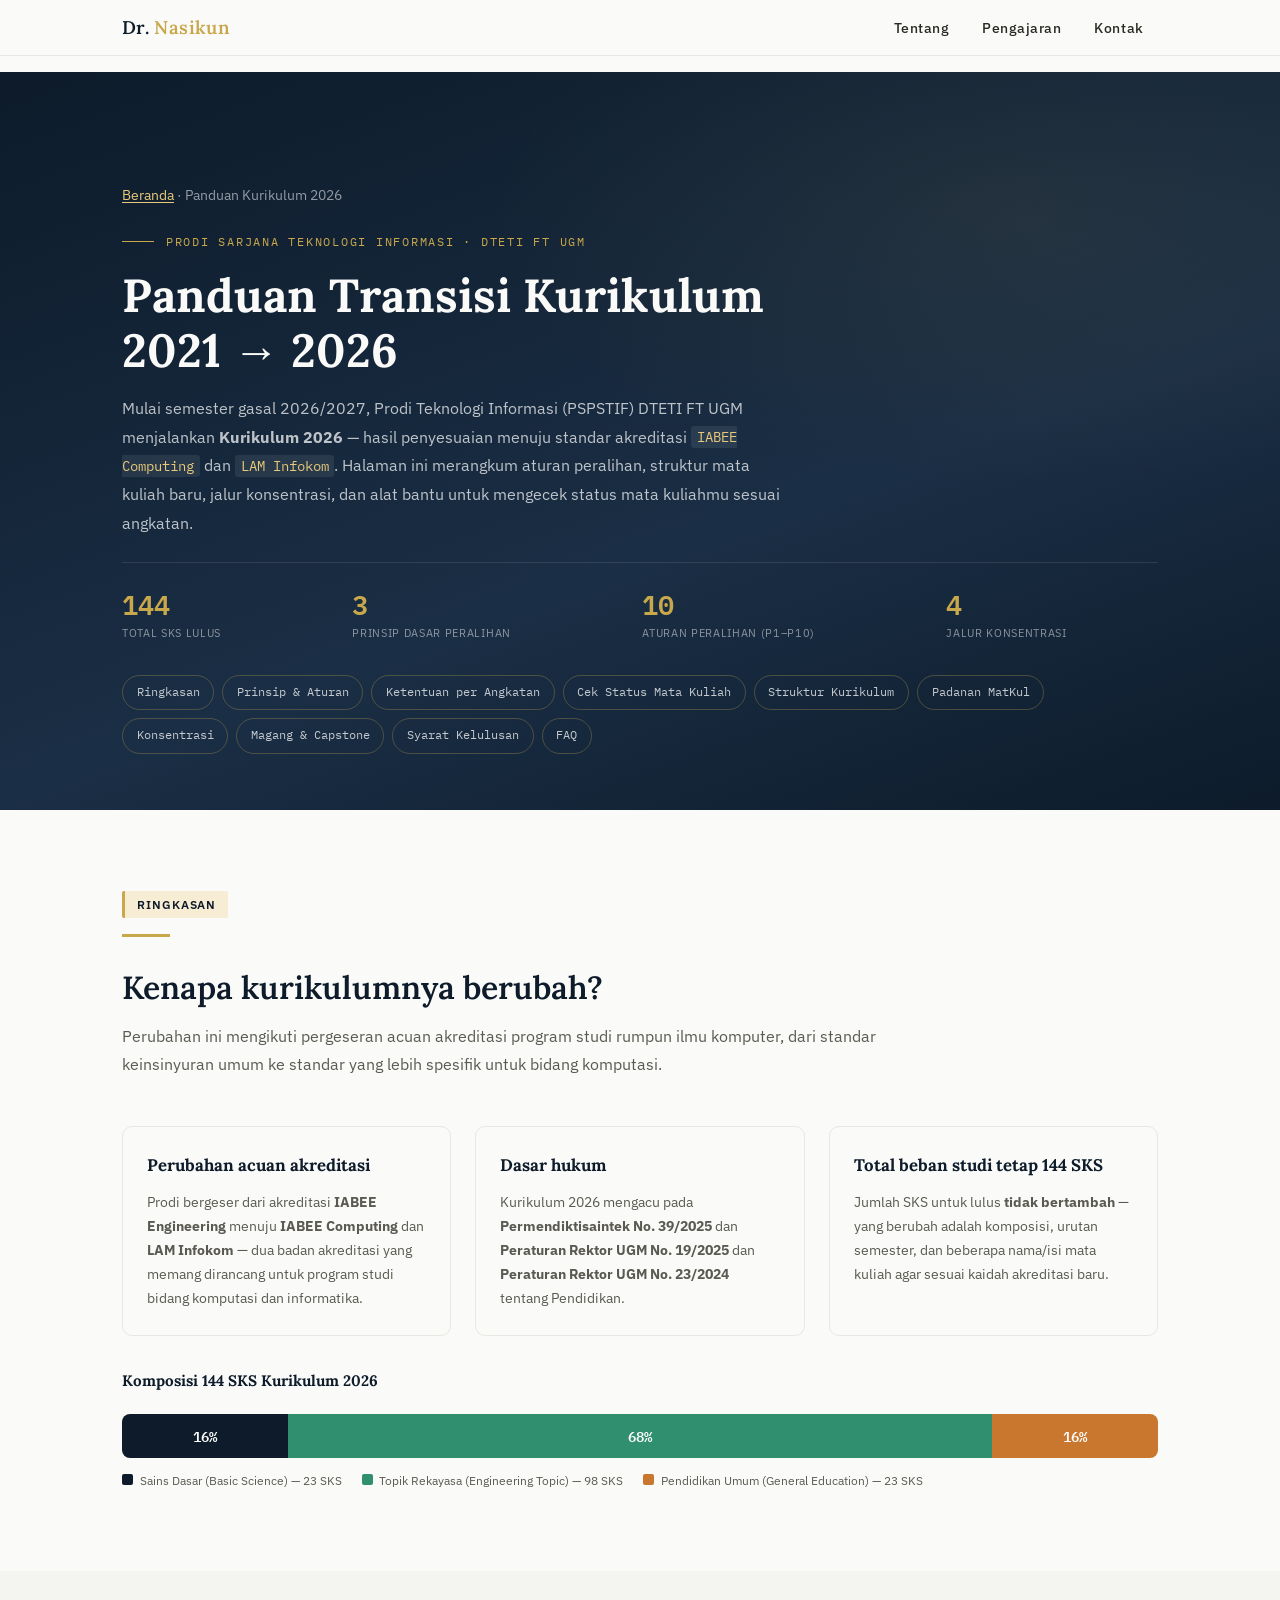
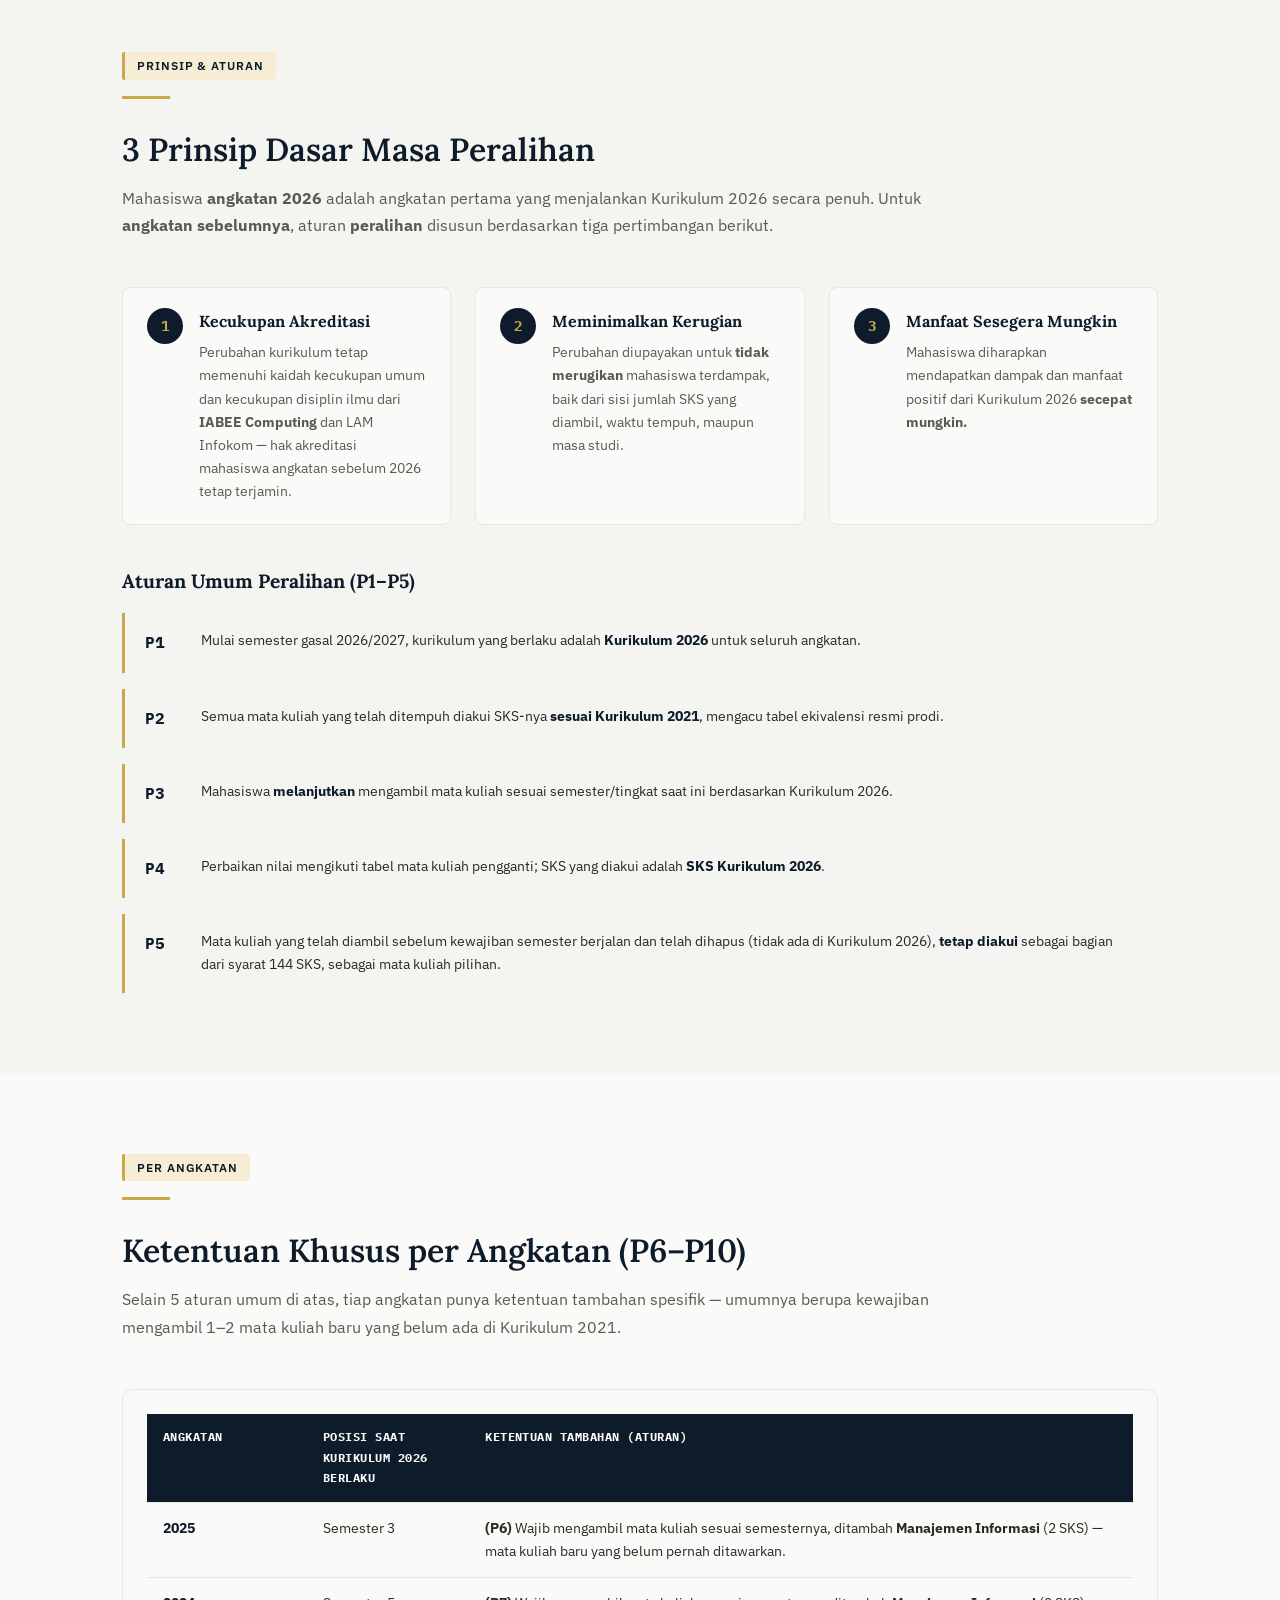
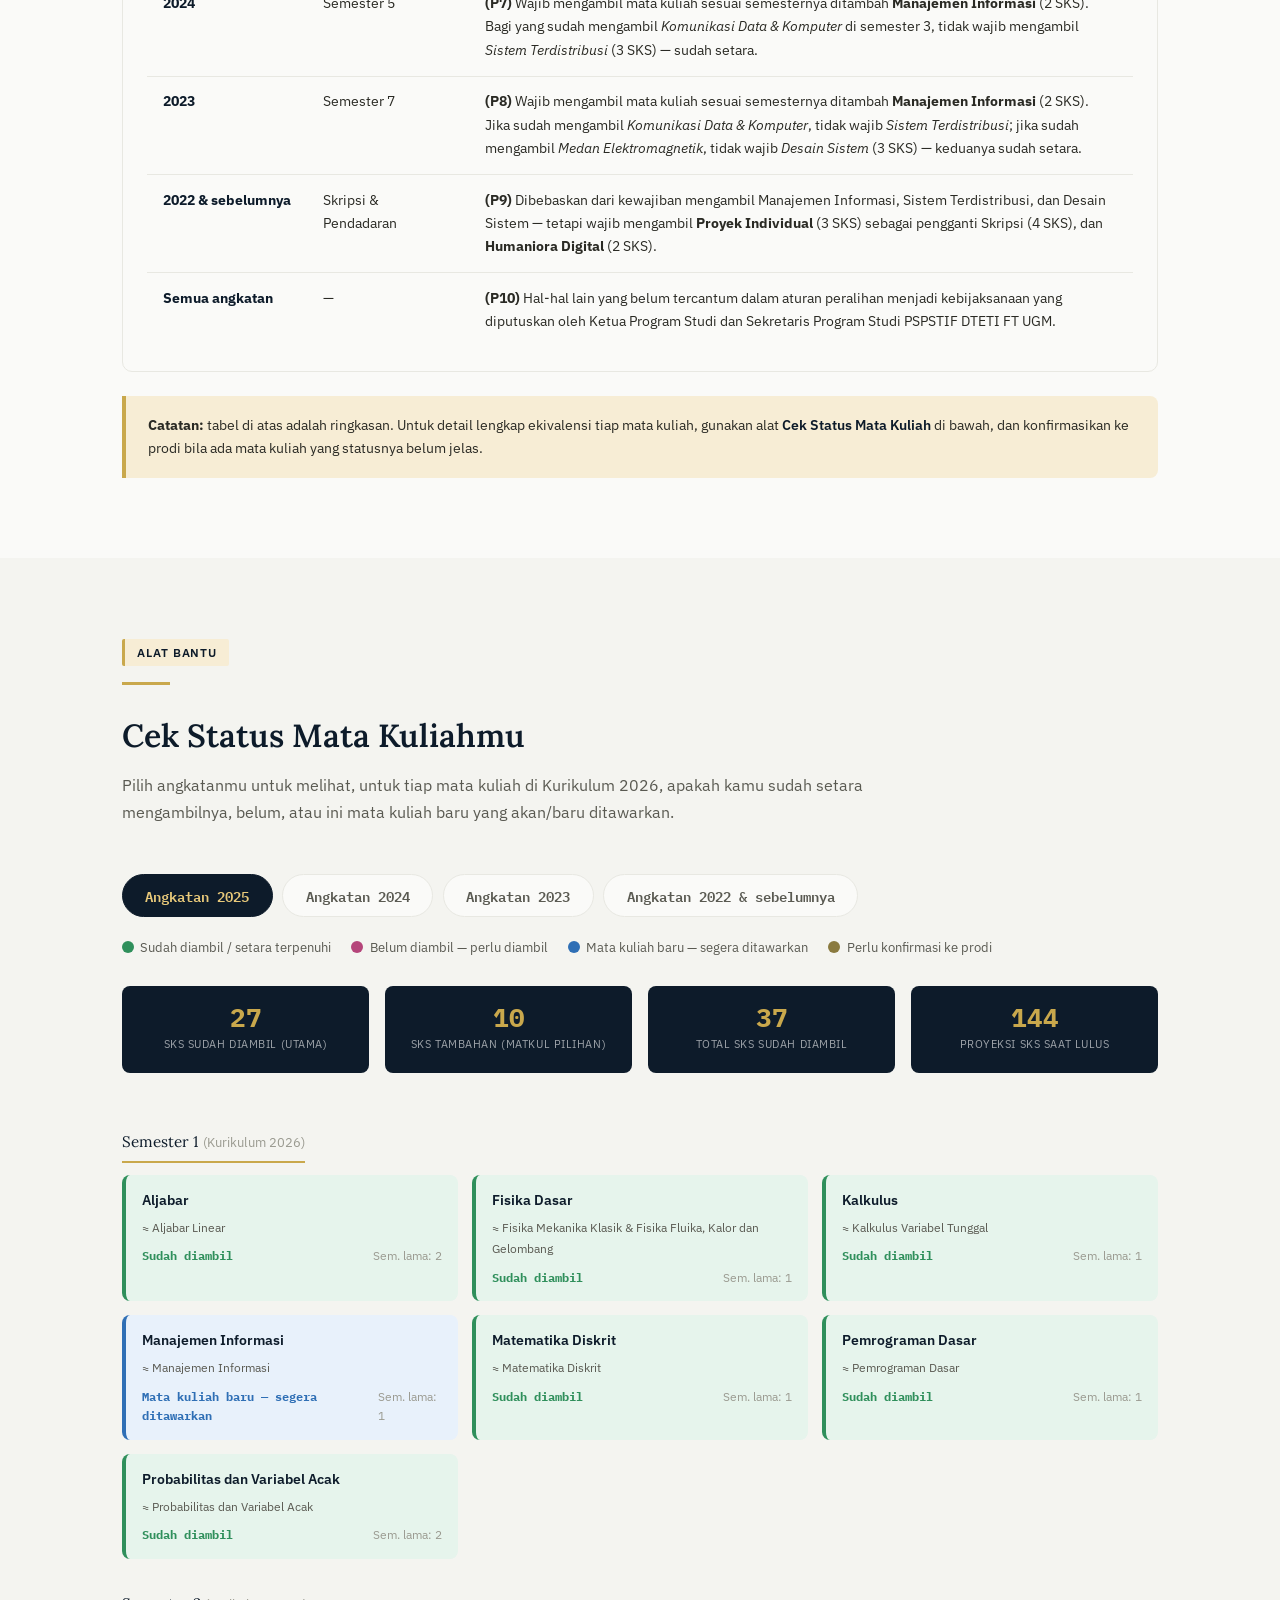
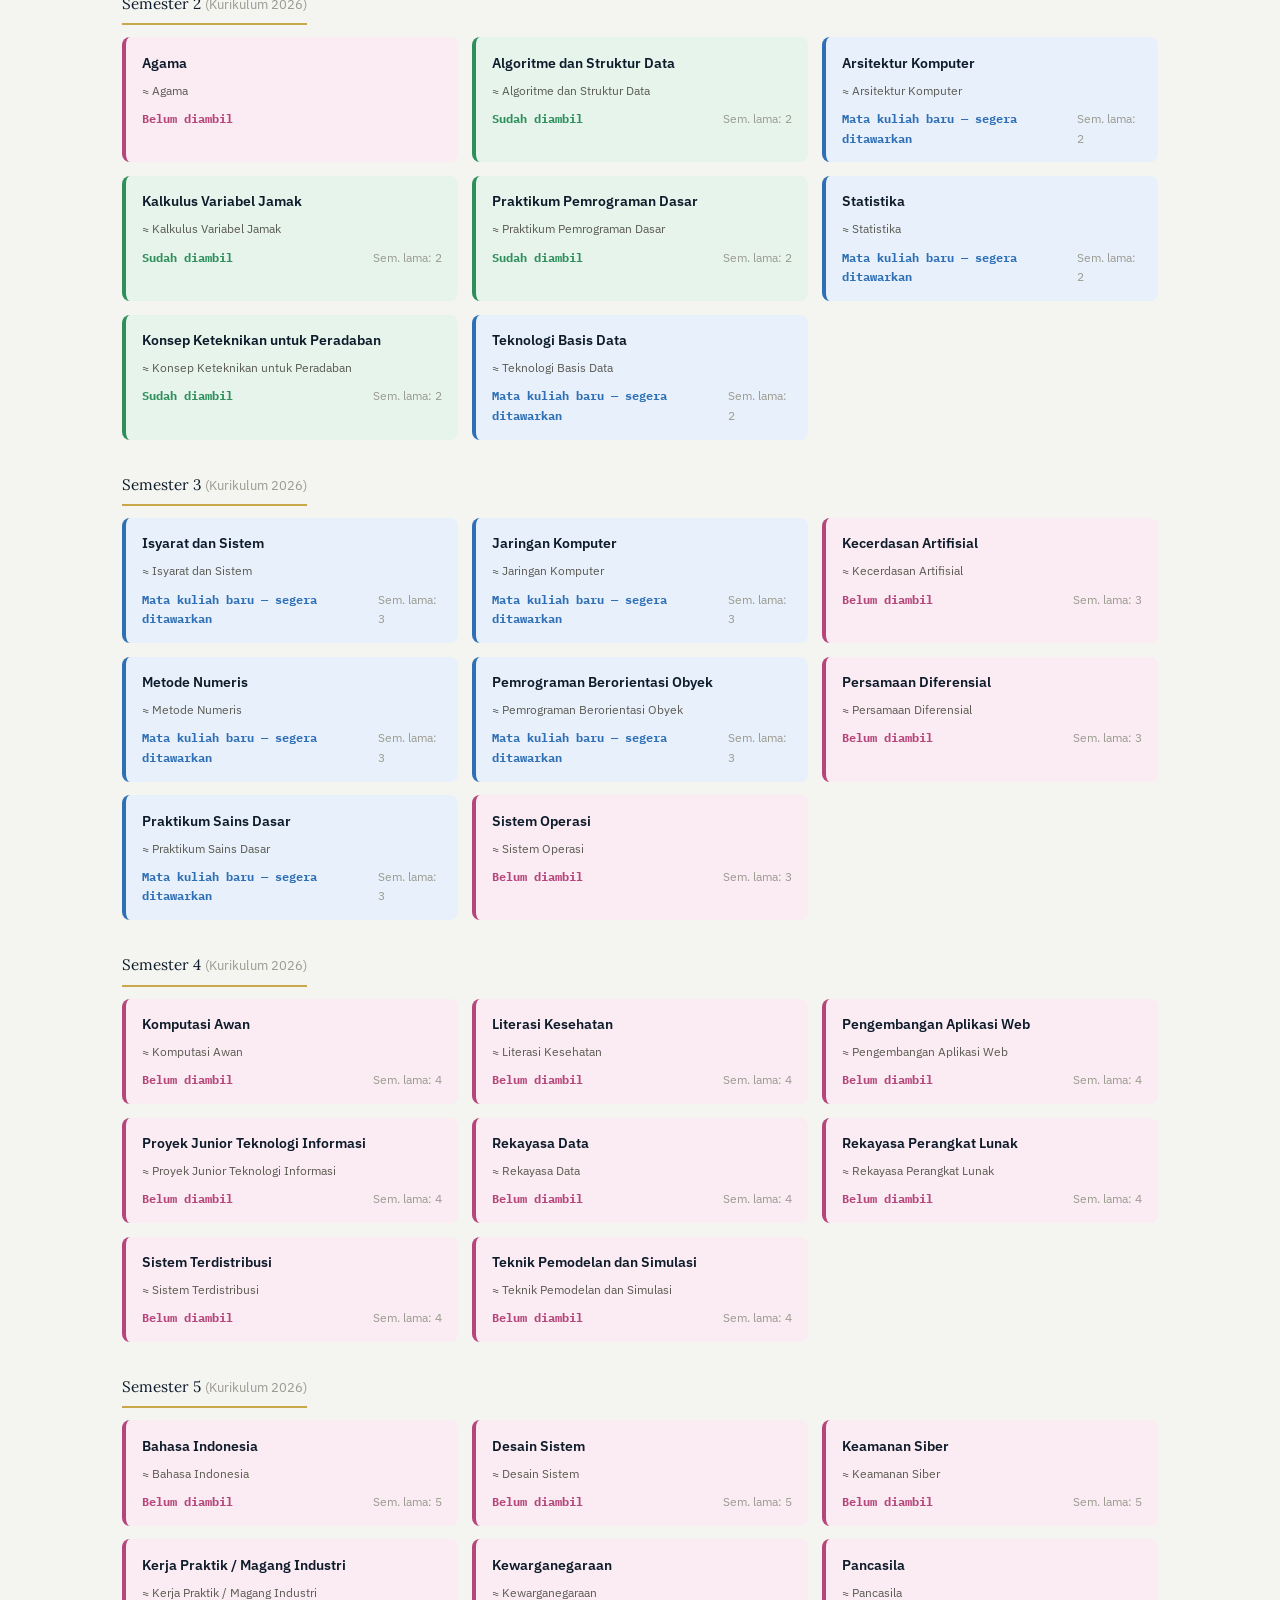
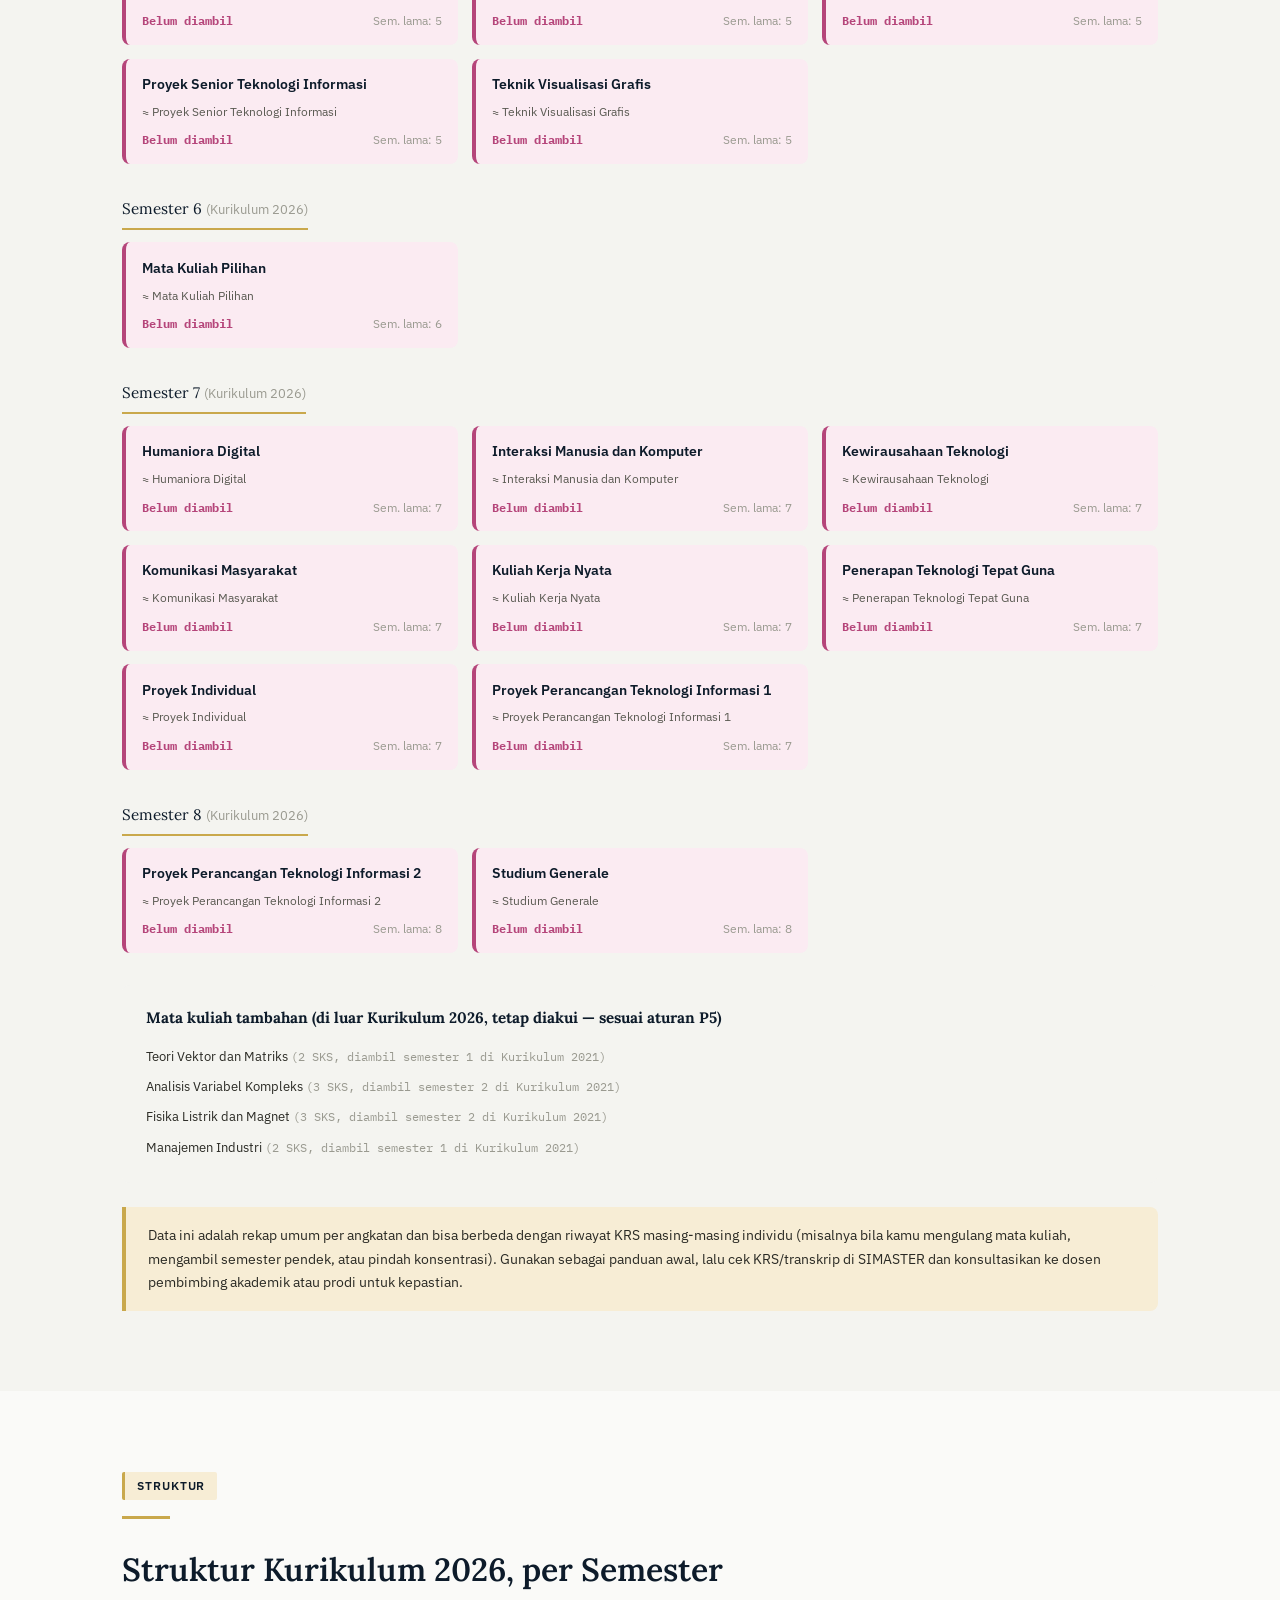
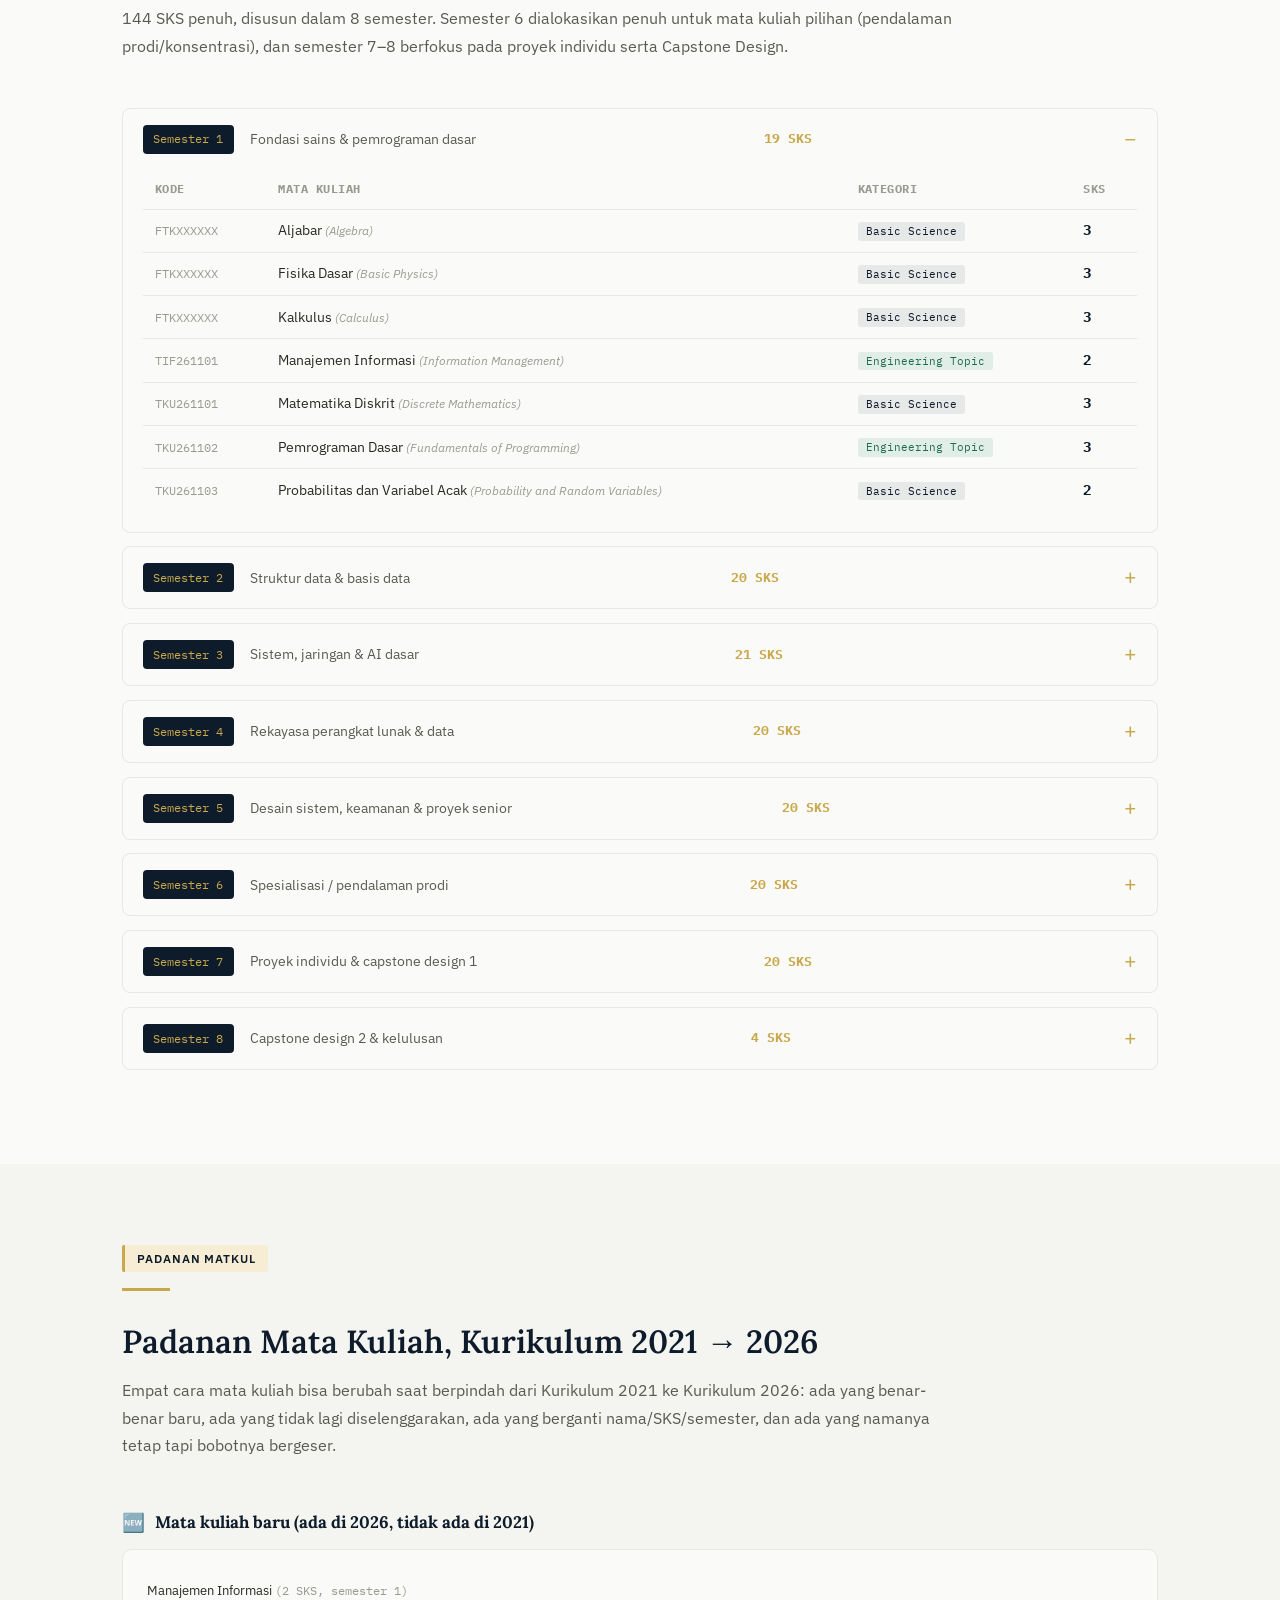
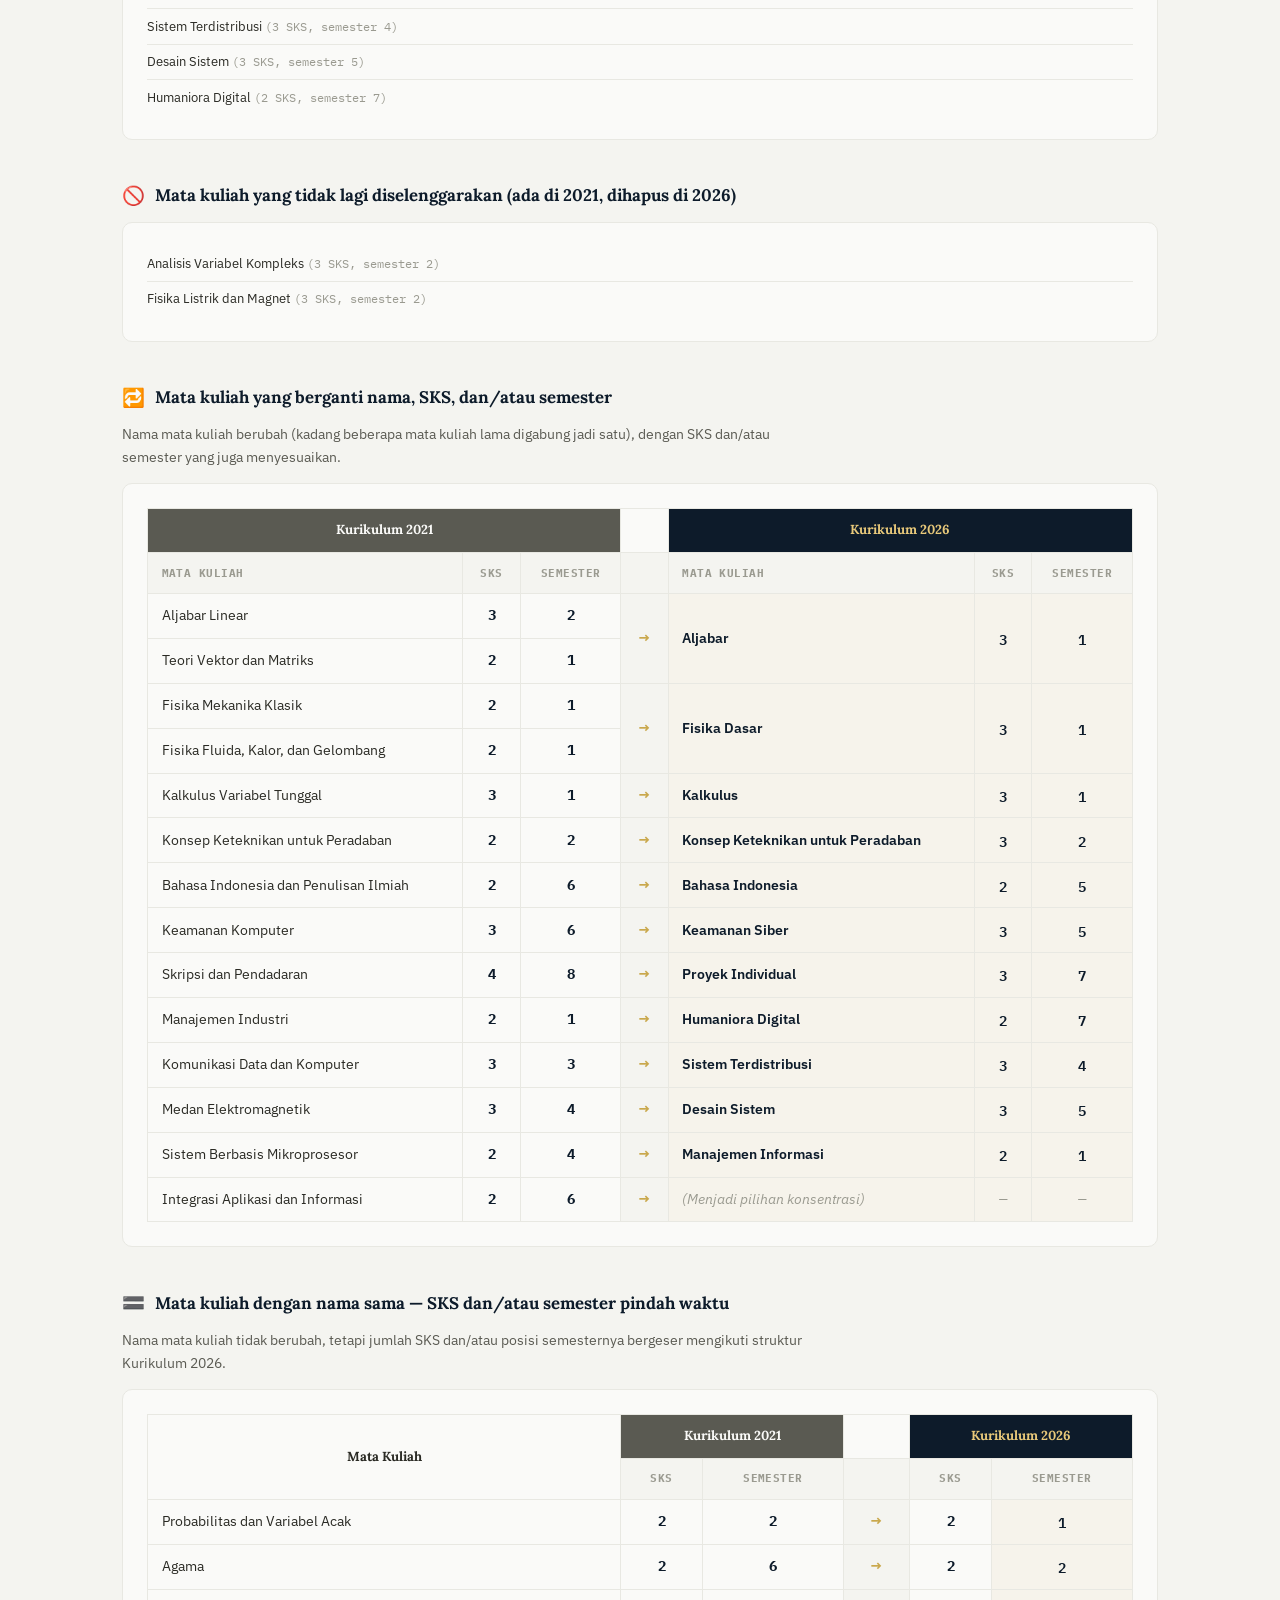
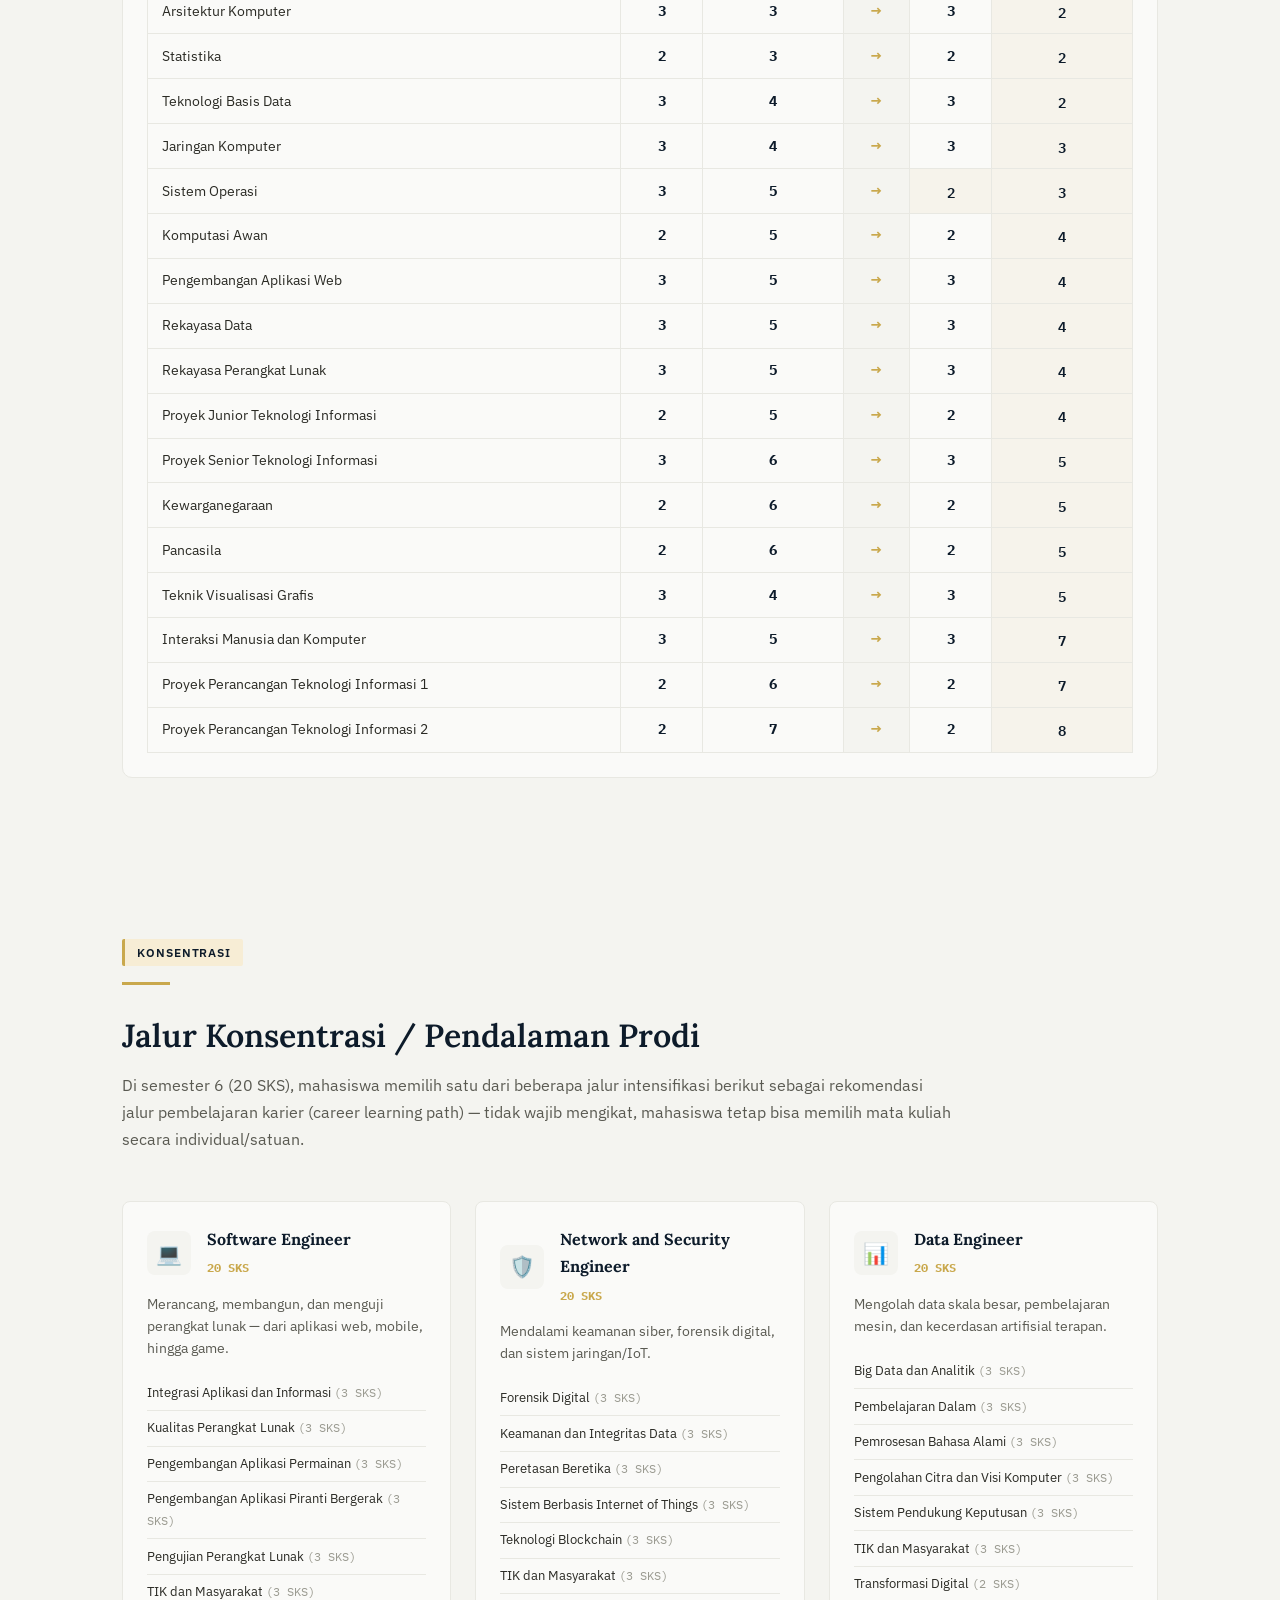
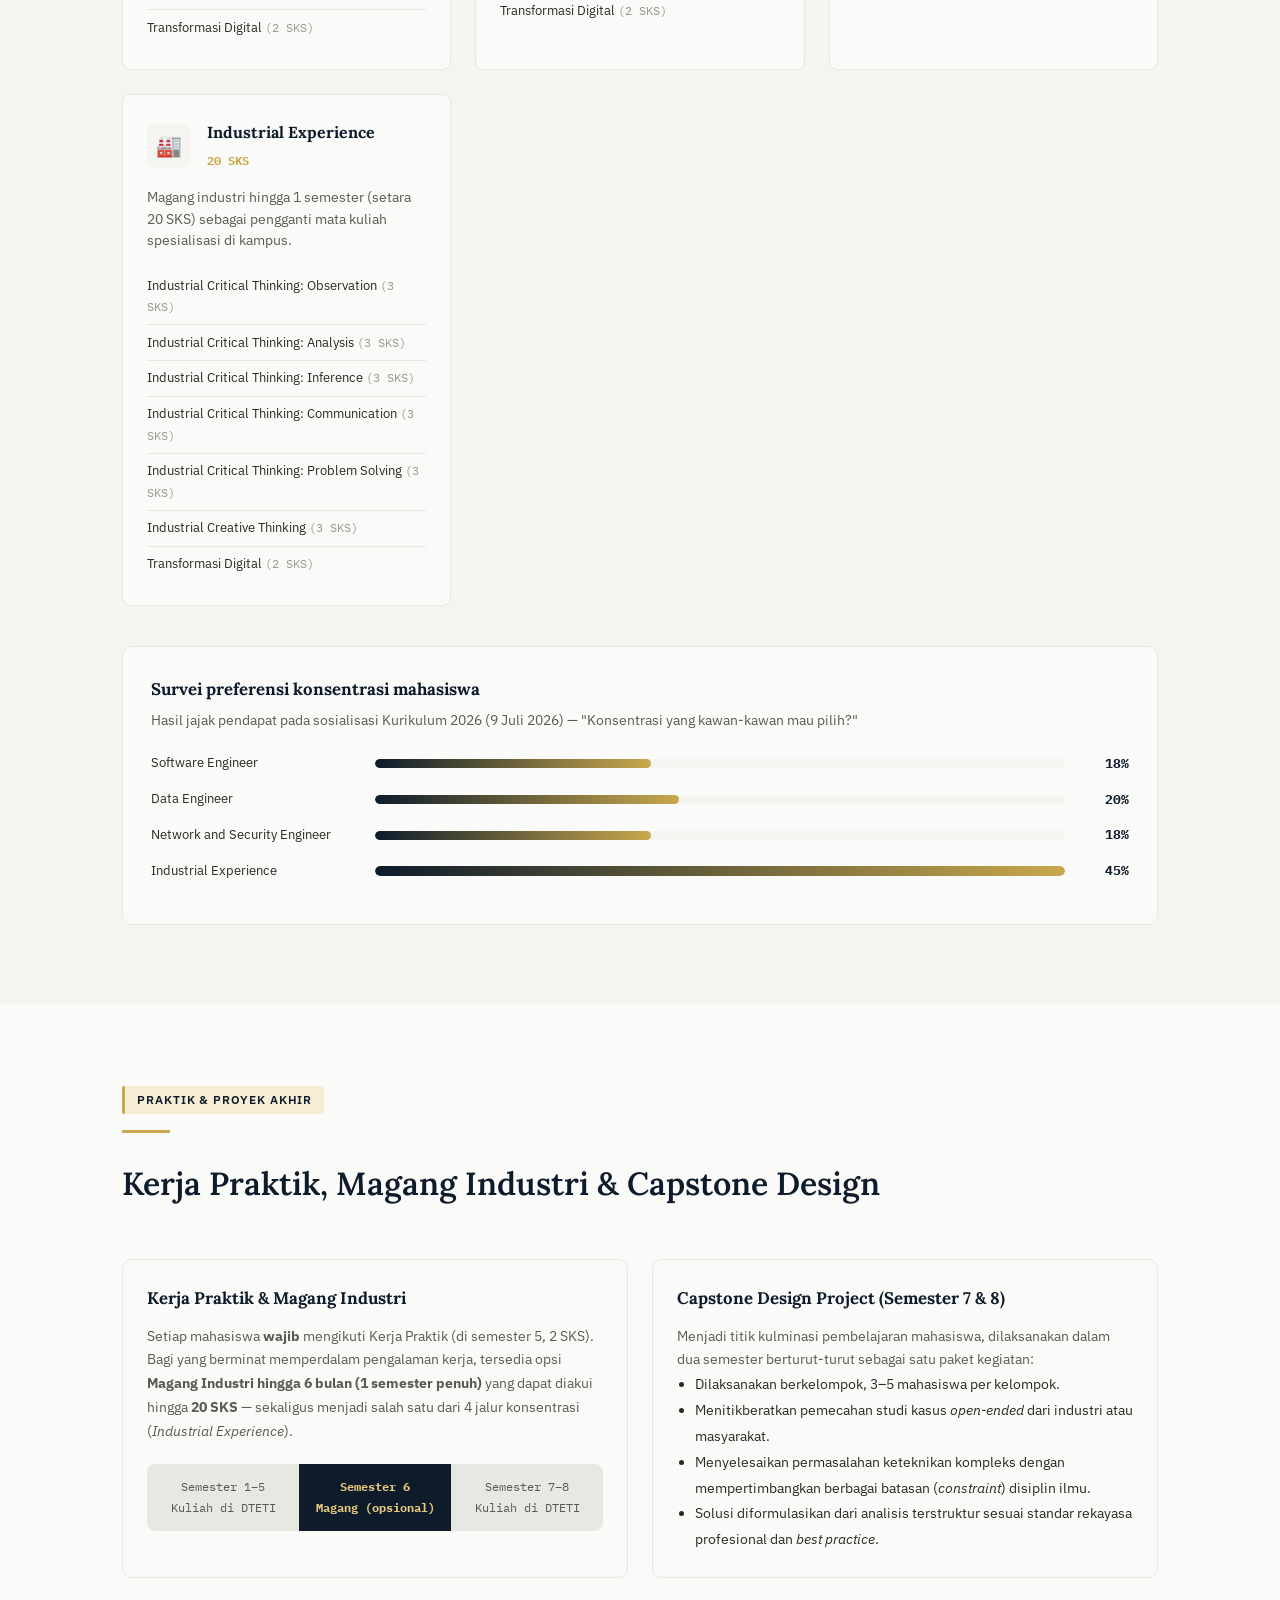
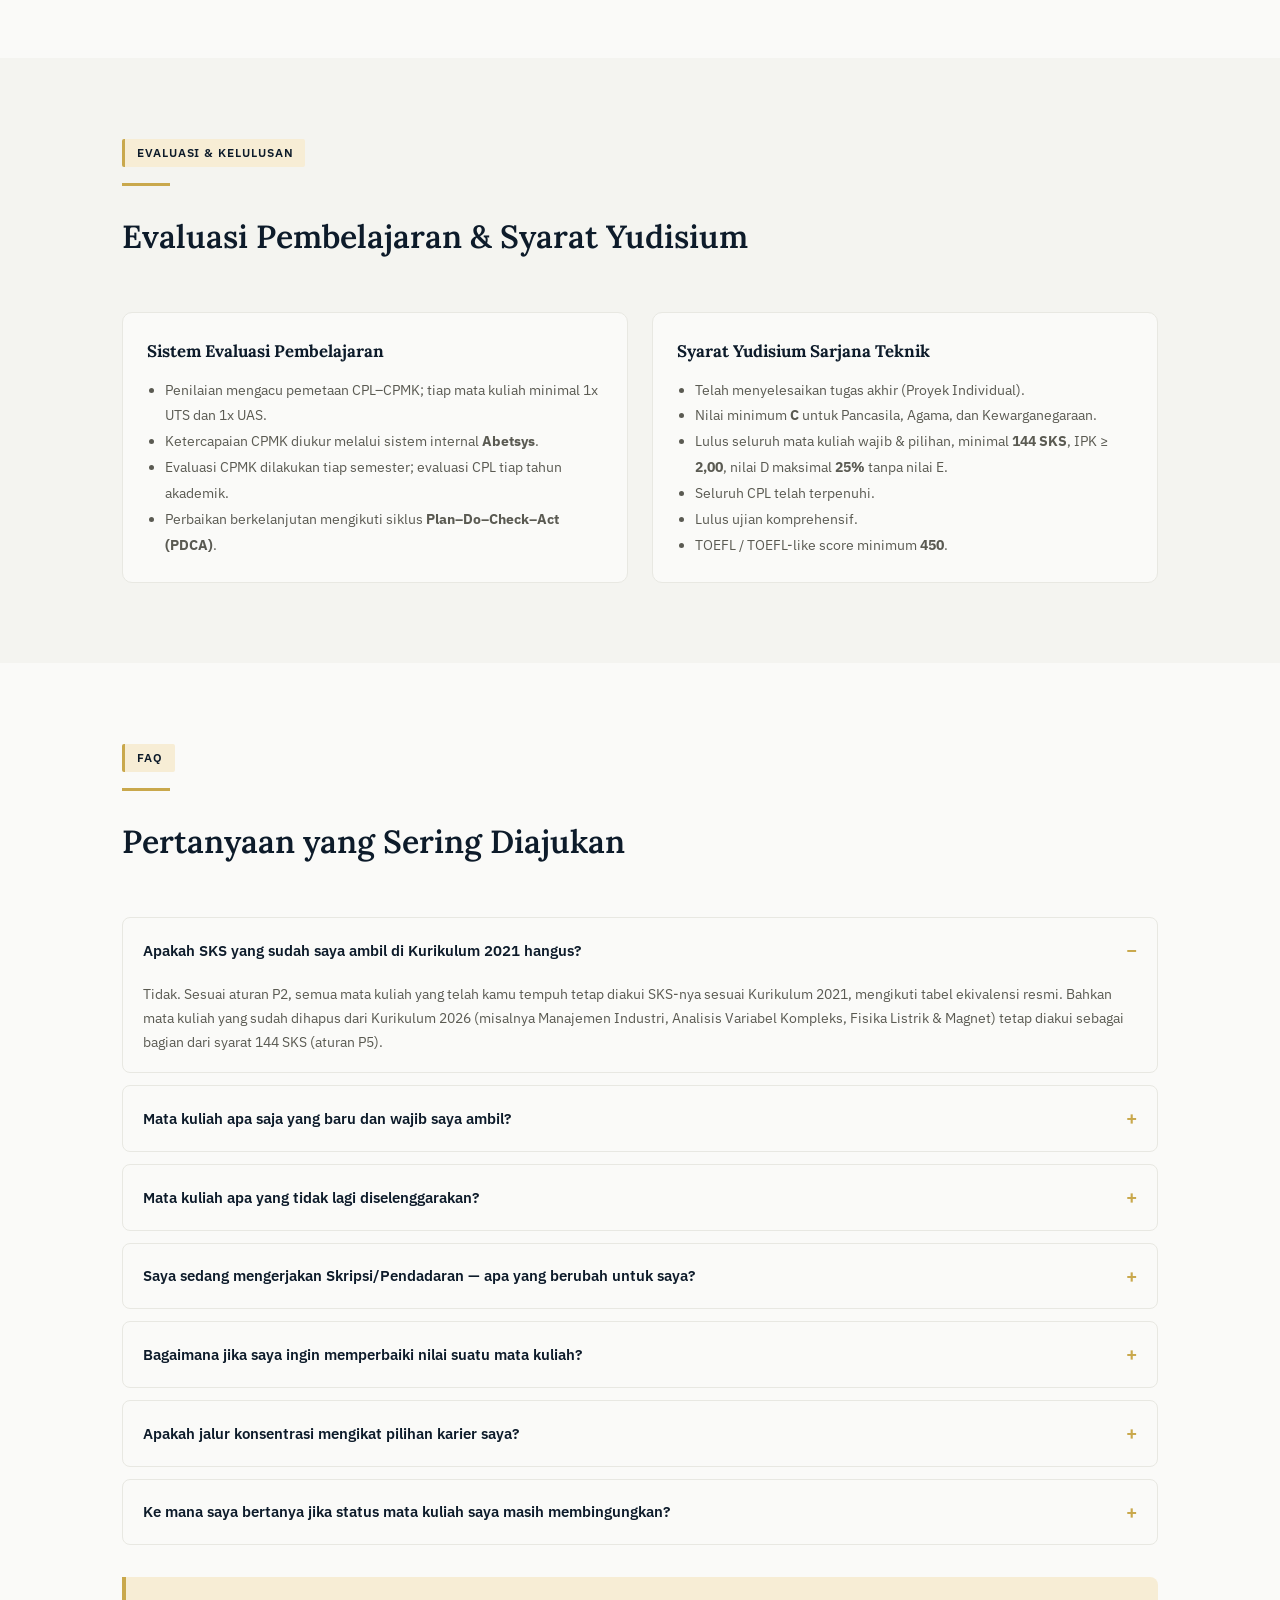
==== kurikulum2026/index.html @ 66d6c027 "web-kur: matkul beda SKS/semester" ====
<!DOCTYPE html>
<html lang="id">
<head>
  <meta charset="UTF-8" />
  <meta name="viewport" content="width=device-width, initial-scale=1.0" />
  <meta name="description" content="Panduan transisi Kurikulum 2021 ke Kurikulum 2026 untuk mahasiswa Program Studi Sarjana Teknologi Informasi, DTETI, Fakultas Teknik UGM — aturan peralihan, struktur mata kuliah, jalur konsentrasi, dan pengecekan status mata kuliah per angkatan." />
  <title>Panduan Transisi Kurikulum 2026 — Teknologi Informasi DTETI UGM</title>
  <link rel="stylesheet" href="../css/style.css" />
  <link rel="stylesheet" href="css/kurikulum.css" />
  <link rel="icon" href="data:image/svg+xml,<svg xmlns='http://www.w3.org/2000/svg' viewBox='0 0 32 32'><rect width='32' height='32' rx='6' fill='%230d1b2a'/><text y='24' x='4' font-size='22' font-family='serif' fill='%23c9a84c'>N</text></svg>" />
</head>
<body class="page-research-detail">

<nav id="navbar">
  <div class="nav-inner">
    <a href="../index.html" class="nav-brand">Dr. <span>Nasikun</span></a>
    <ul class="nav-links">
      <li><a href="../index.html#about">Tentang</a></li>
      <li><a href="../index.html#teaching">Pengajaran</a></li>
      <li><a href="../index.html#contact">Kontak</a></li>
    </ul>
    <div id="hamburger" aria-label="Buka menu">
      <span></span><span></span><span></span>
    </div>
  </div>
</nav>

<main class="page-sub-main">

  <!-- ── HERO ─────────────────────────────────────────────────────── -->
  <header class="kur-hero">
    <div class="container">
      <nav class="breadcrumb" aria-label="Remah roti">
        <a href="../index.html">Beranda</a> · Panduan Kurikulum 2026
      </nav>
      <div class="kur-eyebrow">Prodi Sarjana Teknologi Informasi · DTETI FT UGM</div>
      <h1>Panduan Transisi Kurikulum 2021 → 2026</h1>
      <p class="kur-hero-lead">
        Mulai semester gasal 2026/2027, Prodi Teknologi Informasi (PSPSTIF) DTETI FT UGM menjalankan
        <strong>Kurikulum 2026</strong> — hasil penyesuaian menuju standar akreditasi <code>IABEE Computing</code>
        dan <code>LAM Infokom</code>. Halaman ini merangkum aturan peralihan, struktur mata kuliah baru,
        jalur konsentrasi, dan alat bantu untuk mengecek status mata kuliahmu sesuai angkatan.
      </p>

      <div class="kur-stat-row">
        <div class="kur-stat"><div class="stat-num">144</div><div class="stat-label">Total SKS lulus</div></div>
        <div class="kur-stat"><div class="stat-num">3</div><div class="stat-label">Prinsip dasar peralihan</div></div>
        <div class="kur-stat"><div class="stat-num">10</div><div class="stat-label">Aturan peralihan (P1–P10)</div></div>
        <div class="kur-stat"><div class="stat-num">4</div><div class="stat-label">Jalur konsentrasi</div></div>
      </div>

      <div class="kur-toc">
        <a href="#ringkasan">Ringkasan</a>
        <a href="#prinsip">Prinsip &amp; Aturan</a>
        <a href="#per-angkatan">Ketentuan per Angkatan</a>
        <a href="#cek-status">Cek Status Mata Kuliah</a>
        <a href="#struktur">Struktur Kurikulum</a>
        <a href="#padanan">Padanan MatKul</a>
        <a href="#konsentrasi">Konsentrasi</a>
        <a href="#magang">Magang &amp; Capstone</a>
        <a href="#kelulusan">Syarat Kelulusan</a>
        <a href="#faq">FAQ</a>
      </div>
    </div>
  </header>

  <!-- ── RINGKASAN ────────────────────────────────────────────────── -->
  <section id="ringkasan" class="kur-section section">
    <div class="container">
      <div class="section-header animate-on-scroll">
        <span class="badge">Ringkasan</span>
        <div class="divider"></div>
        <h2>Kenapa kurikulumnya berubah?</h2>
        <p>
          Perubahan ini mengikuti pergeseran acuan akreditasi program studi rumpun ilmu komputer,
          dari standar keinsinyuran umum ke standar yang lebih spesifik untuk bidang komputasi.
        </p>
      </div>

      <div class="kur-grid animate-on-scroll">
        <div class="kur-card">
          <h3 style="font-family:var(--font-serif);color:var(--navy);font-size:1.05rem;margin-bottom:0.75rem;">Perubahan acuan akreditasi</h3>
          <p style="font-size:0.88rem;color:var(--gray-600);line-height:1.7;">
            Prodi bergeser dari akreditasi <strong>IABEE Engineering</strong> menuju
            <strong>IABEE Computing</strong> dan <strong>LAM Infokom</strong> — dua badan akreditasi yang
            memang dirancang untuk program studi bidang komputasi dan informatika.
          </p>
        </div>
        <div class="kur-card">
          <h3 style="font-family:var(--font-serif);color:var(--navy);font-size:1.05rem;margin-bottom:0.75rem;">Dasar hukum</h3>
          <p style="font-size:0.88rem;color:var(--gray-600);line-height:1.7;">
            Kurikulum 2026 mengacu pada <strong>Permendiktisaintek No. 39/2025</strong> dan
            <strong>Peraturan Rektor UGM No. 19/2025</strong> dan <strong>Peraturan Rektor UGM No. 23/2024</strong> 
            tentang Pendidikan.
          </p>
        </div>
        <div class="kur-card">
          <h3 style="font-family:var(--font-serif);color:var(--navy);font-size:1.05rem;margin-bottom:0.75rem;">Total beban studi tetap 144 SKS</h3>
          <p style="font-size:0.88rem;color:var(--gray-600);line-height:1.7;">
            Jumlah SKS untuk lulus <strong>tidak bertambah</strong> — yang berubah adalah komposisi,
            urutan semester, dan beberapa nama/isi mata kuliah agar sesuai kaidah akreditasi baru.
          </p>
        </div>
      </div>

      <div class="animate-on-scroll" style="margin-top:2rem;">
        <h4 style="font-family:var(--font-serif);color:var(--navy);font-size:0.95rem;margin-bottom:0.5rem;">Komposisi 144 SKS Kurikulum 2026</h4>
        <div class="kur-composition">
          <div class="kur-comp-basic" style="width:16%;">16%</div>
          <div class="kur-comp-eng" style="width:68%;">68%</div>
          <div class="kur-comp-gen" style="width:16%;">16%</div>
        </div>
        <div class="kur-composition-legend">
          <span><span class="swatch" style="background:var(--navy);"></span>Sains Dasar (Basic Science) — 23 SKS</span>
          <span><span class="swatch" style="background:#2f8f6f;"></span>Topik Rekayasa (Engineering Topic) — 98 SKS</span>
          <span><span class="swatch" style="background:#c9772e;"></span>Pendidikan Umum (General Education) — 23 SKS</span>
        </div>
      </div>
    </div>
  </section>

  <!-- ── PRINSIP & ATURAN ─────────────────────────────────────────── -->
  <section id="prinsip" class="kur-section alt section">
    <div class="container">
      <div class="section-header animate-on-scroll">
        <span class="badge">Prinsip &amp; Aturan</span>
        <div class="divider"></div>
        <h2>3 Prinsip Dasar Masa Peralihan</h2>
        <p>Mahasiswa <strong>angkatan 2026 </strong>adalah angkatan pertama yang menjalankan Kurikulum 2026 secara penuh. 
          Untuk <strong>angkatan sebelumnya</strong>, aturan <strong>peralihan</strong> disusun berdasarkan tiga pertimbangan berikut.</p>
      </div>

      <div class="kur-grid cols-3 animate-on-scroll" style="margin-bottom:2.5rem;">
        <div class="kur-num-card">
          <div class="kur-num-badge">1</div>
          <div><h4>Kecukupan Akreditasi</h4><p>Perubahan kurikulum tetap memenuhi kaidah kecukupan umum dan kecukupan disiplin ilmu dari <strong>IABEE Computing</strong> dan LAM Infokom — hak akreditasi mahasiswa angkatan sebelum 2026 tetap terjamin.</p></div>
        </div>
        <div class="kur-num-card">
          <div class="kur-num-badge">2</div>
          <div><h4>Meminimalkan Kerugian</h4><p>Perubahan diupayakan untuk <strong>tidak merugikan</strong> mahasiswa terdampak, baik dari sisi jumlah SKS yang diambil, waktu tempuh, maupun masa studi.</p></div>
        </div>
        <div class="kur-num-card">
          <div class="kur-num-badge">3</div>
          <div><h4>Manfaat Sesegera Mungkin</h4><p>Mahasiswa diharapkan mendapatkan dampak dan manfaat positif dari Kurikulum 2026 <strong>secepat mungkin.</strong></p></div>
        </div>
      </div>

      <h3 style="font-family:var(--font-serif);color:var(--navy);font-size:1.2rem;margin-bottom:1rem;" class="animate-on-scroll">Aturan Umum Peralihan (P1–P5)</h3>
      <div class="kur-rule-list animate-on-scroll">
        <div class="kur-rule-item"><span class="kur-rule-code">P1</span><p>Mulai semester gasal 2026/2027, kurikulum yang berlaku adalah <strong>Kurikulum 2026</strong> untuk seluruh angkatan.</p></div>
        <div class="kur-rule-item"><span class="kur-rule-code">P2</span><p>Semua mata kuliah yang telah ditempuh diakui SKS-nya <strong>sesuai Kurikulum 2021</strong>, mengacu tabel ekivalensi resmi prodi.</p></div>
        <div class="kur-rule-item"><span class="kur-rule-code">P3</span><p>Mahasiswa <strong>melanjutkan</strong> mengambil mata kuliah sesuai semester/tingkat saat ini berdasarkan Kurikulum 2026.</p></div>
        <div class="kur-rule-item"><span class="kur-rule-code">P4</span><p>Perbaikan nilai mengikuti tabel mata kuliah pengganti; SKS yang diakui adalah <strong>SKS Kurikulum 2026</strong>.</p></div>
        <div class="kur-rule-item"><span class="kur-rule-code">P5</span><p>Mata kuliah yang telah diambil sebelum kewajiban semester berjalan dan telah dihapus (tidak ada di Kurikulum 2026), <strong>tetap diakui</strong> sebagai bagian dari syarat 144 SKS, sebagai mata kuliah pilihan.</p></div>
      </div>
    </div>
  </section>

  <!-- ── KETENTUAN PER ANGKATAN ───────────────────────────────────── -->
  <section id="per-angkatan" class="kur-section section">
    <div class="container">
      <div class="section-header animate-on-scroll">
        <span class="badge">Per Angkatan</span>
        <div class="divider"></div>
        <h2>Ketentuan Khusus per Angkatan (P6–P10)</h2>
        <p>Selain 5 aturan umum di atas, tiap angkatan punya ketentuan tambahan spesifik — umumnya berupa kewajiban mengambil 1–2 mata kuliah baru yang belum ada di Kurikulum 2021.</p>
      </div>

      <div class="kur-card animate-on-scroll" style="overflow-x:auto;">
        <table class="kur-angkatan-table">
          <thead><tr><th>Angkatan</th><th>Posisi saat Kurikulum 2026 berlaku</th><th>Ketentuan tambahan (aturan)</th></tr></thead>
          <tbody>
            <tr>
              <td>2025</td>
              <td>Semester 3</td>
              <td><strong>(P6)</strong> Wajib mengambil mata kuliah sesuai semesternya, ditambah <strong>Manajemen Informasi</strong> (2 SKS) — mata kuliah baru yang belum pernah ditawarkan.</td>
            </tr>
            <tr>
              <td>2024</td>
              <td>Semester 5</td>
              <td><strong>(P7)</strong> Wajib mengambil mata kuliah sesuai semesternya ditambah <strong>Manajemen Informasi</strong> (2 SKS). Bagi yang sudah mengambil <em>Komunikasi Data &amp; Komputer</em> di semester 3, tidak wajib mengambil <em>Sistem Terdistribusi</em> (3 SKS) — sudah setara.</td>
            </tr>
            <tr>
              <td>2023</td>
              <td>Semester 7</td>
              <td><strong>(P8)</strong> Wajib mengambil mata kuliah sesuai semesternya ditambah <strong>Manajemen Informasi</strong> (2 SKS). Jika sudah mengambil <em>Komunikasi Data &amp; Komputer</em>, tidak wajib <em>Sistem Terdistribusi</em>; jika sudah mengambil <em>Medan Elektromagnetik</em>, tidak wajib <em>Desain Sistem</em> (3 SKS) — keduanya sudah setara.</td>
            </tr>
            <tr>
              <td>2022 &amp; sebelumnya</td>
              <td>Skripsi &amp; Pendadaran</td>
              <td><strong>(P9)</strong> Dibebaskan dari kewajiban mengambil Manajemen Informasi, Sistem Terdistribusi, dan Desain Sistem — tetapi wajib mengambil <strong>Proyek Individual</strong> (3 SKS) sebagai pengganti Skripsi (4 SKS), dan <strong>Humaniora Digital</strong> (2 SKS).</td>
            </tr>
            <tr>
              <td>Semua angkatan</td>
              <td>—</td>
              <td><strong>(P10)</strong> Hal-hal lain yang belum tercantum dalam aturan peralihan menjadi kebijaksanaan yang diputuskan oleh Ketua Program Studi dan Sekretaris Program Studi PSPSTIF DTETI FT UGM.</td>
            </tr>
          </tbody>
        </table>
      </div>

      <div class="kur-disclaimer animate-on-scroll" style="margin-top:1.5rem;">
        <strong>Catatan:</strong> tabel di atas adalah ringkasan. Untuk detail lengkap ekivalensi tiap mata kuliah,
        gunakan alat <a href="#cek-status" style="color:var(--navy);font-weight:600;">Cek Status Mata Kuliah</a> di bawah,
        dan konfirmasikan ke prodi bila ada mata kuliah yang statusnya belum jelas.
      </div>
    </div>
  </section>

  <!-- ── CEK STATUS MATA KULIAH ───────────────────────────────────── -->
  <section id="cek-status" class="kur-section alt section">
    <div class="container">
      <div class="section-header animate-on-scroll">
        <span class="badge">Alat Bantu</span>
        <div class="divider"></div>
        <h2>Cek Status Mata Kuliahmu</h2>
        <p>Pilih angkatanmu untuk melihat, untuk tiap mata kuliah di Kurikulum 2026, apakah kamu sudah setara mengambilnya, belum, atau ini mata kuliah baru yang akan/baru ditawarkan.</p>
      </div>

      <div class="kur-angkatan-chips animate-on-scroll">
        <button class="kur-angkatan-chip" data-angkatan="2025">Angkatan 2025</button>
        <button class="kur-angkatan-chip" data-angkatan="2024">Angkatan 2024</button>
        <button class="kur-angkatan-chip" data-angkatan="2023">Angkatan 2023</button>
        <button class="kur-angkatan-chip" data-angkatan="2022">Angkatan 2022 &amp; sebelumnya</button>
      </div>

      <div class="kur-legend animate-on-scroll">
        <span><span class="dot" style="background:var(--kur-green);"></span>Sudah diambil / setara terpenuhi</span>
        <span><span class="dot" style="background:var(--kur-pink);"></span>Belum diambil — perlu diambil</span>
        <span><span class="dot" style="background:var(--kur-blue);"></span>Mata kuliah baru — segera ditawarkan</span>
        <span><span class="dot" style="background:var(--kur-check);"></span>Perlu konfirmasi ke prodi</span>
      </div>

      <div class="kur-summary-row animate-on-scroll">
        <div class="kur-summary-card"><div class="stat-num" id="stat-utama">–</div><div class="stat-label">SKS sudah diambil (utama)</div></div>
        <div class="kur-summary-card"><div class="stat-num" id="stat-tambahan">–</div><div class="stat-label">SKS tambahan (MatKul Pilihan)</div></div>
        <div class="kur-summary-card"><div class="stat-num" id="stat-total">–</div><div class="stat-label">Total SKS sudah diambil</div></div>
        <div class="kur-summary-card"><div class="stat-num" id="stat-proyeksi">–</div><div class="stat-label">Proyeksi SKS saat lulus</div></div>
      </div>

      <div id="checker-table-container" class="animate-on-scroll"></div>

      <div class="kur-extra-note animate-on-scroll">
        <h4>Mata kuliah tambahan (di luar Kurikulum 2026, tetap diakui — sesuai aturan P5)</h4>
        <ul id="extra-credit-list"></ul>
      </div>

      <p class="kur-disclaimer animate-on-scroll" style="margin-top:1.5rem;">
        Data ini adalah rekap umum per angkatan dan bisa berbeda dengan riwayat KRS masing-masing individu
        (misalnya bila kamu mengulang mata kuliah, mengambil semester pendek, atau pindah konsentrasi).
        Gunakan sebagai panduan awal, lalu cek KRS/transkrip di SIMASTER dan konsultasikan ke dosen
        pembimbing akademik atau prodi untuk kepastian.
      </p>
    </div>
  </section>

  <!-- ── STRUKTUR KURIKULUM ───────────────────────────────────────── -->
  <section id="struktur" class="kur-section section">
    <div class="container">
      <div class="section-header animate-on-scroll">
        <span class="badge">Struktur</span>
        <div class="divider"></div>
        <h2>Struktur Kurikulum 2026, per Semester</h2>
        <p>144 SKS penuh, disusun dalam 8 semester. Semester 6 dialokasikan penuh untuk mata kuliah pilihan (pendalaman prodi/konsentrasi), dan semester 7–8 berfokus pada proyek individu serta Capstone Design.</p>
      </div>
      <div id="struktur-accordion" class="animate-on-scroll"></div>
    </div>
  </section>

  <!-- ── PADANAN MATA KULIAH ───────────────────────────────────────── -->
  <section id="padanan" class="kur-section alt section">
    <div class="container">
      <div class="section-header animate-on-scroll">
        <span class="badge">Padanan MatKul</span>
        <div class="divider"></div>
        <h2>Padanan Mata Kuliah, Kurikulum 2021 → 2026</h2>
        <p>Empat cara mata kuliah bisa berubah saat berpindah dari Kurikulum 2021 ke Kurikulum 2026: ada yang benar-benar baru, ada yang tidak lagi diselenggarakan, ada yang berganti nama/SKS/semester, dan ada yang namanya tetap tapi bobotnya bergeser.</p>
      </div>

      <div class="kur-padanan-group animate-on-scroll">
        <h3><span class="kur-padanan-icon">🆕</span> Mata kuliah baru (ada di 2026, tidak ada di 2021)</h3>
        <div id="padanan-baru-content" class="kur-card"></div>
      </div>

      <div class="kur-padanan-group animate-on-scroll">
        <h3><span class="kur-padanan-icon">🚫</span> Mata kuliah yang tidak lagi diselenggarakan (ada di 2021, dihapus di 2026)</h3>
        <div id="padanan-dihapus-content" class="kur-card"></div>
      </div>

      <div class="kur-padanan-group animate-on-scroll">
        <h3><span class="kur-padanan-icon">🔁</span> Mata kuliah yang berganti nama, SKS, dan/atau semester</h3>
        <p class="kur-padanan-sub">Nama mata kuliah berubah (kadang beberapa mata kuliah lama digabung jadi satu), dengan SKS dan/atau semester yang juga menyesuaikan.</p>
        <div class="kur-card" style="overflow-x:auto;">
          <table class="kur-padanan-table" id="padanan-berubah-table"></table>
        </div>
      </div>

      <div class="kur-padanan-group animate-on-scroll">
        <h3><span class="kur-padanan-icon">🟰</span> Mata kuliah dengan nama sama — SKS dan/atau semester pindah waktu</h3>
        <p class="kur-padanan-sub">Nama mata kuliah tidak berubah, tetapi jumlah SKS dan/atau posisi semesternya bergeser mengikuti struktur Kurikulum 2026.</p>
        <div class="kur-card" id="padanan-tetap-content" style="overflow-x:auto;"></div>
      </div>
    </div>
  </section>

  <!-- ── KONSENTRASI ───────────────────────────────────────────────── -->
  <section id="konsentrasi" class="kur-section alt section">
    <div class="container">
      <div class="section-header animate-on-scroll">
        <span class="badge">Konsentrasi</span>
        <div class="divider"></div>
        <h2>Jalur Konsentrasi / Pendalaman Prodi</h2>
        <p>Di semester 6 (20 SKS), mahasiswa memilih satu dari beberapa jalur intensifikasi berikut sebagai rekomendasi jalur pembelajaran karier (career learning path) — tidak wajib mengikat, mahasiswa tetap bisa memilih mata kuliah secara individual/satuan.</p>
      </div>
      <div id="jalur-grid" class="kur-grid animate-on-scroll"></div>

      <div class="kur-survey animate-on-scroll">
        <h3>Survei preferensi konsentrasi mahasiswa</h3>
        <p class="kur-survey-sub">Hasil jajak pendapat pada sosialisasi Kurikulum 2026 (9 Juli 2026) — "Konsentrasi yang kawan-kawan mau pilih?"</p>
        <div id="survey-chart"></div>
      </div>
    </div>
  </section>

  <!-- ── MAGANG & CAPSTONE ────────────────────────────────────────── -->
  <section id="magang" class="kur-section section">
    <div class="container">
      <div class="section-header animate-on-scroll">
        <span class="badge">Praktik &amp; Proyek Akhir</span>
        <div class="divider"></div>
        <h2>Kerja Praktik, Magang Industri &amp; Capstone Design</h2>
      </div>

      <div class="kur-grid animate-on-scroll">
        <div class="kur-card">
          <h3 style="font-family:var(--font-serif);color:var(--navy);font-size:1.05rem;margin-bottom:0.75rem;">Kerja Praktik &amp; Magang Industri</h3>
          <p style="font-size:0.88rem;color:var(--gray-600);line-height:1.7;">
            Setiap mahasiswa <strong>wajib</strong> mengikuti Kerja Praktik (di semester 5, 2 SKS).
            Bagi yang berminat memperdalam pengalaman kerja, tersedia opsi <strong>Magang Industri hingga
            6 bulan (1 semester penuh)</strong> yang dapat diakui hingga <strong>20 SKS</strong> — sekaligus
            menjadi salah satu dari 4 jalur konsentrasi (<em>Industrial Experience</em>).
          </p>
          <div class="kur-timeline">
            <div>Semester 1–5<br>Kuliah di DTETI</div>
            <div class="active">Semester 6<br>Magang (opsional)</div>
            <div>Semester 7–8<br>Kuliah di DTETI</div>
          </div>
        </div>
        <div class="kur-card">
          <h3 style="font-family:var(--font-serif);color:var(--navy);font-size:1.05rem;margin-bottom:0.75rem;">Capstone Design Project (Semester 7 &amp; 8)</h3>
          <p style="font-size:0.88rem;color:var(--gray-600);line-height:1.7;">
            Menjadi titik kulminasi pembelajaran mahasiswa, dilaksanakan dalam dua semester berturut-turut sebagai satu paket kegiatan:
          </p>
          <ul style="font-size:0.85rem;color:var(--gray-800);line-height:1.9;padding-left:1.1rem;">
            <li>Dilaksanakan berkelompok, 3–5 mahasiswa per kelompok.</li>
            <li>Menitikberatkan pemecahan studi kasus <em>open-ended</em> dari industri atau masyarakat.</li>
            <li>Menyelesaikan permasalahan keteknikan kompleks dengan mempertimbangkan berbagai batasan (<em>constraint</em>) disiplin ilmu.</li>
            <li>Solusi diformulasikan dari analisis terstruktur sesuai standar rekayasa profesional dan <em>best practice</em>.</li>
          </ul>
        </div>
      </div>
    </div>
  </section>

  <!-- ── SYARAT KELULUSAN ─────────────────────────────────────────── -->
  <section id="kelulusan" class="kur-section alt section">
    <div class="container">
      <div class="section-header animate-on-scroll">
        <span class="badge">Evaluasi &amp; Kelulusan</span>
        <div class="divider"></div>
        <h2>Evaluasi Pembelajaran &amp; Syarat Yudisium</h2>
      </div>

      <div class="kur-grid animate-on-scroll">
        <div class="kur-card">
          <h3 style="font-family:var(--font-serif);color:var(--navy);font-size:1.05rem;margin-bottom:0.75rem;">Sistem Evaluasi Pembelajaran</h3>
          <ul style="font-size:0.85rem;color:var(--gray-600);line-height:1.9;padding-left:1.1rem;">
            <li>Penilaian mengacu pemetaan CPL–CPMK; tiap mata kuliah minimal 1x UTS dan 1x UAS.</li>
            <li>Ketercapaian CPMK diukur melalui sistem internal <strong>Abetsys</strong>.</li>
            <li>Evaluasi CPMK dilakukan tiap semester; evaluasi CPL tiap tahun akademik.</li>
            <li>Perbaikan berkelanjutan mengikuti siklus <strong>Plan–Do–Check–Act (PDCA)</strong>.</li>
          </ul>
        </div>
        <div class="kur-card">
          <h3 style="font-family:var(--font-serif);color:var(--navy);font-size:1.05rem;margin-bottom:0.75rem;">Syarat Yudisium Sarjana Teknik</h3>
          <ul style="font-size:0.85rem;color:var(--gray-600);line-height:1.9;padding-left:1.1rem;">
            <li>Telah menyelesaikan tugas akhir (Proyek Individual).</li>
            <li>Nilai minimum <strong>C</strong> untuk Pancasila, Agama, dan Kewarganegaraan.</li>
            <li>Lulus seluruh mata kuliah wajib &amp; pilihan, minimal <strong>144 SKS</strong>, IPK ≥ <strong>2,00</strong>, nilai D maksimal <strong>25%</strong> tanpa nilai E.</li>
            <li>Seluruh CPL telah terpenuhi.</li>
            <li>Lulus ujian komprehensif.</li>
            <li>TOEFL / TOEFL-like score minimum <strong>450</strong>.</li>
          </ul>
        </div>
      </div>
    </div>
  </section>

  <!-- ── FAQ ───────────────────────────────────────────────────────── -->
  <section id="faq" class="kur-section section">
    <div class="container">
      <div class="section-header animate-on-scroll">
        <span class="badge">FAQ</span>
        <div class="divider"></div>
        <h2>Pertanyaan yang Sering Diajukan</h2>
      </div>

      <div class="animate-on-scroll">
        <details class="kur-faq-item" open>
          <summary>Apakah SKS yang sudah saya ambil di Kurikulum 2021 hangus?</summary>
          <div class="kur-faq-body">Tidak. Sesuai aturan P2, semua mata kuliah yang telah kamu tempuh tetap diakui SKS-nya sesuai Kurikulum 2021, mengikuti tabel ekivalensi resmi. Bahkan mata kuliah yang sudah dihapus dari Kurikulum 2026 (misalnya Manajemen Industri, Analisis Variabel Kompleks, Fisika Listrik &amp; Magnet) tetap diakui sebagai bagian dari syarat 144 SKS (aturan P5).</div>
        </details>
        <details class="kur-faq-item">
          <summary>Mata kuliah apa saja yang baru dan wajib saya ambil?</summary>
          <div class="kur-faq-body">Ada 3 mata kuliah wajib baru: <strong>Manajemen Informasi</strong> (2 SKS, semester 1), <strong>Sistem Terdistribusi</strong> (3 SKS, semester 4), dan <strong>Desain Sistem</strong> (3 SKS, semester 5). Sebagian angkatan sudah punya ekivalensinya (misalnya Sistem Terdistribusi setara dengan Komunikasi Data &amp; Komputer yang sudah diambil) — cek pada bagian <a href="#per-angkatan" style="color:var(--navy);font-weight:600;">Ketentuan per Angkatan</a> atau alat <a href="#cek-status" style="color:var(--navy);font-weight:600;">Cek Status Mata Kuliah</a>.</div>
        </details>
        <details class="kur-faq-item">
          <summary>Mata kuliah apa yang tidak lagi diselenggarakan?</summary>
          <div class="kur-faq-body">Manajemen Industri (2 SKS), Analisis Variabel Kompleks (3 SKS), Fisika Listrik &amp; Magnet (3 SKS), serta beberapa mata kuliah yang disetarakan (Medan Elektromagnetik → Desain Sistem, Komunikasi Data &amp; Komputer → Sistem Terdistribusi, Sistem Berbasis Mikroprosesor → Manajemen Informasi) dan Skripsi &amp; Pendadaran (4 SKS) yang digantikan Proyek Individual (3 SKS).</div>
        </details>
        <details class="kur-faq-item">
          <summary>Saya sedang mengerjakan Skripsi/Pendadaran — apa yang berubah untuk saya?</summary>
          <div class="kur-faq-body">Sesuai aturan P9, angkatan 2022 dan sebelumnya yang sedang menempuh Skripsi &amp; Pendadaran dibebaskan dari kewajiban mengambil Manajemen Informasi, Sistem Terdistribusi, dan Desain Sistem — tetapi wajib mengambil <strong>Proyek Individual</strong> (3 SKS, pengganti Skripsi 4 SKS dan Humaniora Digital 2 SKS).</div>
        </details>
        <details class="kur-faq-item">
          <summary>Bagaimana jika saya ingin memperbaiki nilai suatu mata kuliah?</summary>
          <div class="kur-faq-body">Sesuai aturan P4, perbaikan nilai mengikuti tabel mata kuliah pengganti di Kurikulum 2026, dan SKS yang diakui adalah SKS Kurikulum 2026 (karena perbaikan nilai ditempuh setelah Kurikulum 2026 berlaku).</div>
        </details>
        <details class="kur-faq-item">
          <summary>Apakah jalur konsentrasi mengikat pilihan karier saya?</summary>
          <div class="kur-faq-body">Tidak. Jalur konsentrasi (Software Engineer, Network and Security Engineer, Data Engineer, Industrial Experience) bersifat rekomendasi jalur pembelajaran karier — kamu tetap bisa memilih mata kuliah pilihan secara individual/satuan sesuai minat, sejalan dengan prinsip kampus merdeka belajar-merdeka.</div>
        </details>
        <details class="kur-faq-item">
          <summary>Ke mana saya bertanya jika status mata kuliah saya masih membingungkan?</summary>
          <div class="kur-faq-body">Hubungi dosen pembimbing akademik, atau Ketua/Sekretaris Program Studi PSPSTIF DTETI FT UGM — sesuai aturan P10, hal-hal yang belum tercantum dalam aturan peralihan menjadi kebijaksanaan prodi.</div>
        </details>
      </div>

      <div class="kur-disclaimer animate-on-scroll" style="margin-top:2rem;">
        <strong>Sumber:</strong> Slide Sosialisasi Kurikulum 2026 (Departemen Teknik Elektro dan Teknologi Informasi, 9 Juli 2026)
        dan dokumen "Aturan Peralihan Kurikulum 2021 ke 2026" (Bab 2 &amp; 3, Dokumen Kurikulum PSPSTIF 2026).
        Halaman ini disusun sebagai panduan tidak resmi untuk membantu mahasiswa memahami transisi kurikulum —
        keputusan akademik final tetap mengacu pada dokumen resmi dan kebijakan Program Studi.
      </div>
    </div>
  </section>

</main>

<footer>
  <div class="footer-inner">
    <p>© <span id="footer-year"></span> Dr. Ahmad Nasikun · Sumber data: Sosialisasi Kurikulum 2026, DTETI FT UGM</p>
    <p>Dibangun dengan HTML, CSS &amp; JS murni</p>
  </div>
</footer>

<button id="back-top" aria-label="Kembali ke atas">↑</button>
<script src="../js/main.js"></script>
<script src="js/kurikulum.js"></script>
</body>
</html>
---- css/style.css ----
/* ================================================================
   Dr. Ahmad Nasikun – Personal Academic Website
   Design: Refined editorial, deep navy + warm gold palette
   ================================================================ */

@import url('https://fonts.googleapis.com/css2?family=Lora:ital,wght@0,400;0,500;0,600;0,700;1,400;1,500&family=IBM+Plex+Sans:wght@300;400;500;600&family=IBM+Plex+Mono:wght@400;500&display=swap');

/* ── Variables ─────────────────────────────────────────────────── */
:root {
  --navy:       #0d1b2a;
  --navy-mid:   #1a2e45;
  --navy-soft:  #243b55;
  --gold:       #c9a84c;
  --gold-light: #e8c97a;
  --gold-pale:  #f7edd5;
  --white:      #fafaf8;
  --gray-100:   #f4f4f0;
  --gray-200:   #e8e8e2;
  --gray-400:   #9a9a90;
  --gray-600:   #5a5a52;
  --gray-800:   #2a2a24;

  --font-serif: 'Lora', Georgia, serif;
  --font-sans:  'IBM Plex Sans', system-ui, sans-serif;
  --font-mono:  'IBM Plex Mono', monospace;

  --radius:     6px;
  --shadow-sm:  0 2px 8px rgba(13,27,42,0.08);
  --shadow-md:  0 6px 24px rgba(13,27,42,0.12);
  --shadow-lg:  0 16px 48px rgba(13,27,42,0.18);

  --transition: 0.25s cubic-bezier(0.4, 0, 0.2, 1);
}

/* ── Reset ─────────────────────────────────────────────────────── */
*, *::before, *::after { box-sizing: border-box; margin: 0; padding: 0; }
html { scroll-behavior: smooth; font-size: 16px; }
body {
  font-family: var(--font-sans);
  background: var(--white);
  color: var(--gray-800);
  line-height: 1.7;
  overflow-x: hidden;
}
img { max-width: 100%; display: block; }
a { color: inherit; text-decoration: none; }

/* ── Utility ───────────────────────────────────────────────────── */
.container { max-width: 1100px; margin: 0 auto; padding: 0 2rem; }
.section    { padding: 5rem 0; }
.section-sm { padding: 3rem 0; }

.badge {
  display: inline-block;
  padding: 0.25rem 0.75rem;
  background: var(--gold-pale);
  color: var(--navy);
  font-size: 0.72rem;
  font-weight: 600;
  letter-spacing: 0.08em;
  text-transform: uppercase;
  border-radius: 2px;
  border-left: 3px solid var(--gold);
}
.badge-dark {
  background: var(--navy-mid);
  color: var(--gold-light);
  border-left-color: var(--gold-light);
}

.tag {
  display: inline-block;
  padding: 0.2rem 0.6rem;
  background: var(--gray-100);
  color: var(--gray-600);
  font-size: 0.72rem;
  font-family: var(--font-mono);
  border-radius: 3px;
  margin: 0.15rem;
}

.divider {
  width: 3rem;
  height: 3px;
  background: var(--gold);
  margin: 1rem 0 1.5rem 0;
}

.section-header {
  margin-bottom: 3rem;
}
.section-header h2 {
  font-family: var(--font-serif);
  font-size: 2rem;
  font-weight: 600;
  color: var(--navy);
  margin-bottom: 0.5rem;
}
.section-header p {
  color: var(--gray-600);
  max-width: 52rem;
  font-size: 1.0rem;
}

/* ── Navigation ────────────────────────────────────────────────── */
#navbar {
  position: fixed;
  top: 0; left: 0; right: 0;
  z-index: 1000;
  background: transparent;
  transition: background var(--transition), box-shadow var(--transition), padding var(--transition);
  padding: 1.2rem 0;
}
#navbar.scrolled {
  background: rgba(13, 27, 42, 0.97);
  box-shadow: 0 2px 16px rgba(0,0,0,0.3);
  padding: 0.75rem 0;
}
.nav-inner {
  display: flex;
  align-items: center;
  justify-content: space-between;
  max-width: 1100px;
  margin: 0 auto;
  padding: 0 2rem;
}
.nav-brand {
  font-family: var(--font-serif);
  font-size: 1.15rem;
  font-weight: 600;
  color: var(--white);
  letter-spacing: 0.02em;
}
.nav-brand span { color: var(--gold); }
.nav-links {
  display: flex;
  gap: 0.25rem;
  list-style: none;
  align-items: center;
}
.nav-links a {
  color: rgba(255,255,255,0.85);
  font-size: 0.85rem;
  font-weight: 500;
  padding: 0.5rem 0.9rem;
  border-radius: var(--radius);
  letter-spacing: 0.04em;
  transition: color var(--transition), background var(--transition);
}
.nav-links a:hover, .nav-links a.active {
  color: var(--gold-light);
  background: rgba(255,255,255,0.08);
}
.nav-cta a {
  background: var(--gold) !important;
  color: var(--navy) !important;
  font-weight: 600 !important;
  padding: 0.5rem 1rem !important;
}
.nav-cta a:hover { background: var(--gold-light) !important; }

#hamburger {
  display: none;
  flex-direction: column;
  gap: 5px;
  cursor: pointer;
  padding: 5px;
}
#hamburger span {
  width: 24px; height: 2px;
  background: var(--white);
  transition: var(--transition);
}

/* ── Hero ──────────────────────────────────────────────────────── */
#hero {
  min-height: 100vh;
  background: var(--navy);
  position: relative;
  display: flex;
  align-items: center;
  overflow: hidden;
}
.hero-bg {
  position: absolute;
  inset: 0;
  background: 
    radial-gradient(ellipse 80% 60% at 70% 40%, rgba(201,168,76,0.07) 0%, transparent 60%),
    radial-gradient(ellipse 60% 80% at 20% 80%, rgba(36,59,85,0.8) 0%, transparent 60%),
    linear-gradient(135deg, #0d1b2a 0%, #1a2e45 50%, #0d1b2a 100%);
}
.hero-grid {
  position: absolute;
  inset: 0;
  background-image:
    linear-gradient(rgba(201,168,76,0.04) 1px, transparent 1px),
    linear-gradient(90deg, rgba(201,168,76,0.04) 1px, transparent 1px);
  background-size: 60px 60px;
}
.hero-content {
  position: relative;
  z-index: 2;
  display: grid;
  grid-template-columns: 1fr 380px;
  gap: 4rem;
  align-items: center;
  width: 100%;
  max-width: 1100px;
  margin: 0 auto;
  padding: 8rem 2rem 4rem;
}
.hero-text { animation: fadeUp 0.8s ease both; }
.hero-eyebrow {
  font-family: var(--font-mono);
  font-size: 0.8rem;
  color: var(--gold);
  letter-spacing: 0.15em;
  text-transform: uppercase;
  margin-bottom: 1.25rem;
  display: flex;
  align-items: center;
  gap: 0.75rem;
}
.hero-eyebrow::before {
  content: '';
  display: inline-block;
  width: 2rem;
  height: 1px;
  background: var(--gold);
}
.hero-name {
  font-family: var(--font-serif);
  font-size: clamp(2.5rem, 5vw, 3.8rem);
  font-weight: 700;
  color: var(--white);
  line-height: 1.1;
  margin-bottom: 0.5rem;
}
.hero-title {
  font-family: var(--font-serif);
  font-size: 1.2rem;
  color: var(--gold-light);
  font-style: italic;
  margin-bottom: 1.5rem;
}
.hero-desc {
  color: rgba(255,255,255,0.72);
  font-size: 1rem;
  line-height: 1.8;
  max-width: 42rem;
  margin-bottom: 2rem;
}
.hero-tags {
  display: flex;
  flex-wrap: wrap;
  gap: 0.5rem;
  margin-bottom: 2.5rem;
}
.hero-tag {
  padding: 0.35rem 0.9rem;
  border: 1px solid rgba(201,168,76,0.35);
  border-radius: 2px;
  color: var(--gold-light);
  font-size: 0.78rem;
  font-family: var(--font-mono);
  letter-spacing: 0.04em;
  background: rgba(201,168,76,0.06);
}
.hero-actions {
  display: flex;
  gap: 1rem;
  flex-wrap: wrap;
}
.btn-primary {
  padding: 0.85rem 1.8rem;
  background: var(--gold);
  color: var(--navy);
  font-weight: 600;
  font-size: 0.88rem;
  letter-spacing: 0.04em;
  border-radius: var(--radius);
  transition: background var(--transition), transform var(--transition), box-shadow var(--transition);
}
.btn-primary:hover {
  background: var(--gold-light);
  transform: translateY(-2px);
  box-shadow: 0 8px 24px rgba(201,168,76,0.3);
}
.btn-secondary {
  padding: 0.85rem 1.8rem;
  border: 1px solid rgba(255,255,255,0.25);
  color: rgba(255,255,255,0.85);
  font-size: 0.88rem;
  border-radius: var(--radius);
  transition: border-color var(--transition), color var(--transition);
}
.btn-secondary:hover {
  border-color: var(--gold);
  color: var(--gold-light);
}

.hero-card {
  animation: fadeUp 0.8s 0.2s ease both;
  background: rgba(255,255,255,0.04);
  border: 1px solid rgba(201,168,76,0.2);
  border-radius: 12px;
  padding: 2rem;
  backdrop-filter: blur(8px);
}
.hero-photo {
  width: 140px;
  height: 140px;
  border-radius: 50%;
  border: 3px solid var(--gold);
  background: var(--navy-mid);
  margin: 0 auto 1.5rem;
  overflow: hidden;
  display: flex;
  align-items: center;
  justify-content: center;
  font-size: 3.5rem;
}
.hero-card-info { text-align: center; margin-bottom: 1.5rem; }
.hero-card-info h3 {
  font-family: var(--font-serif);
  color: var(--white);
  font-size: 1.1rem;
  margin-bottom: 0.25rem;
}
.hero-card-info p {
  color: var(--gold-light);
  font-size: 0.82rem;
  font-style: italic;
}
.hero-card-links {
  display: flex;
  flex-direction: column;
  gap: 0.6rem;
}
.hero-link-item {
  display: flex;
  align-items: center;
  gap: 0.6rem;
  color: rgba(255,255,255,0.7);
  font-size: 0.82rem;
  padding: 0.5rem;
  border-radius: 4px;
  transition: color var(--transition), background var(--transition);
}
.hero-link-item:hover {
  color: var(--gold-light);
  background: rgba(255,255,255,0.05);
}
.hero-link-item svg { flex-shrink: 0; opacity: 0.7; }

.hero-stats {
  display: grid;
  grid-template-columns: repeat(3, 1fr);
  gap: 1rem;
  margin-top: 1.5rem;
  padding-top: 1.5rem;
  border-top: 1px solid rgba(255,255,255,0.1);
}
.stat { text-align: center; }
.stat-num {
  font-family: var(--font-serif);
  font-size: 1.6rem;
  font-weight: 700;
  color: var(--gold);
  line-height: 1;
}
.stat-label {
  font-size: 0.7rem;
  color: rgba(255,255,255,0.5);
  text-transform: uppercase;
  letter-spacing: 0.06em;
  margin-top: 0.25rem;
}

/* ── About ─────────────────────────────────────────────────────── */
#about { background: var(--white); }
.about-grid {
  display: grid;
  grid-template-columns: 1fr 1fr;
  gap: 4rem;
  align-items: start;
}
.about-text p {
  color: var(--gray-600);
  margin-bottom: 1.2rem;
  line-height: 1.85;
}
.about-text p:first-of-type {
  font-size: 1.05rem;
  color: var(--gray-800);
}
.education-card {
  background: var(--gray-100);
  border-radius: 8px;
  padding: 1.5rem;
  margin-top: 2rem;
}
.education-card h3 {
  font-family: var(--font-serif);
  font-size: 1rem;
  color: var(--navy);
  margin-bottom: 1rem;
  padding-bottom: 0.5rem;
  border-bottom: 2px solid var(--gold);
  display: inline-block;
}
.edu-item {
  display: flex;
  gap: 1rem;
  margin-bottom: 1.25rem;
  padding-bottom: 1.25rem;
  border-bottom: 1px solid var(--gray-200);
}
.edu-item:last-child { margin-bottom: 0; padding-bottom: 0; border-bottom: none; }
.edu-icon {
  width: 2.5rem;
  height: 2.5rem;
  border-radius: 50%;
  background: var(--navy);
  color: var(--gold);
  display: flex;
  align-items: center;
  justify-content: center;
  font-size: 0.9rem;
  flex-shrink: 0;
  font-weight: 700;
  font-family: var(--font-mono);
}
.edu-info h4 { font-size: 0.9rem; font-weight: 600; color: var(--navy); margin-bottom: 0.15rem; }
.edu-info p  { font-size: 0.8rem; color: var(--gray-600); line-height: 1.4; }
.edu-info .year { font-size: 0.72rem; color: var(--gold); font-family: var(--font-mono); margin-top: 0.15rem; }

/* ── Research ──────────────────────────────────────────────────── */
#research { background: var(--gray-100); }
.research-grid {
  display: grid;
  grid-template-columns: repeat(auto-fit, minmax(300px, 1fr));
  gap: 1.5rem;
}
.research-card {
  background: var(--white);
  border-radius: 8px;
  padding: 1.75rem;
  border: 1px solid var(--gray-200);
  transition: transform var(--transition), box-shadow var(--transition), border-color var(--transition);
  position: relative;
  overflow: hidden;
}
.research-card::before {
  content: '';
  position: absolute;
  top: 0; left: 0; right: 0;
  height: 3px;
  background: var(--gold);
  transform: scaleX(0);
  transition: transform var(--transition);
  transform-origin: left;
}
.research-card:hover::before { transform: scaleX(1); }
.research-card:hover {
  transform: translateY(-4px);
  box-shadow: var(--shadow-md);
  border-color: transparent;
}
.research-icon {
  font-size: 2rem;
  margin-bottom: 1rem;
}
.research-card h3 {
  font-family: var(--font-serif);
  font-size: 1.05rem;
  font-weight: 600;
  color: var(--navy);
  margin-bottom: 0.75rem;
}
.research-card p {
  font-size: 0.88rem;
  color: var(--gray-600);
  line-height: 1.75;
  margin-bottom: 1rem;
}
.research-projects { list-style: none; }
.research-projects li {
  font-size: 0.78rem;
  color: var(--gray-600);
  padding: 0.25rem 0;
  padding-left: 1rem;
  position: relative;
  font-family: var(--font-mono);
}
.research-projects li::before {
  content: '→';
  position: absolute;
  left: 0;
  color: var(--gold);
}
.research-card h3 a {
  color: inherit;
  text-decoration: none;
  border-bottom: 2px solid rgba(201, 168, 76, 0.45);
  transition: border-color var(--transition), color var(--transition);
}
.research-card h3 a:hover {
  color: var(--navy-soft);
  border-bottom-color: var(--gold);
}

/* ── Research area subpages (research/*.html) ───────────────────── */
.page-research-detail .page-sub-main {
  padding-top: 4.5rem;
  min-height: 70vh;
}
.research-page-hero {
  background: var(--gray-100);
  padding: 2.25rem 0 2rem;
  border-bottom: 1px solid var(--gray-200);
}
.breadcrumb {
  font-size: 0.85rem;
  color: var(--gray-600);
  margin-bottom: 1.25rem;
}
.breadcrumb a {
  color: var(--navy-soft);
  text-decoration: underline;
  text-underline-offset: 2px;
}
.breadcrumb a:hover { color: var(--navy); }
.research-page-title-row {
  display: flex;
  gap: 1.25rem;
  align-items: flex-start;
}
.research-page-icon {
  font-size: 2.75rem;
  line-height: 1;
  flex-shrink: 0;
}
.research-page-hero h1 {
  font-family: var(--font-serif);
  font-size: clamp(1.65rem, 4vw, 2.15rem);
  font-weight: 600;
  color: var(--navy);
  margin: 0;
}
.research-page-lead {
  color: var(--gray-600);
  margin-top: 0.5rem;
  font-size: 1rem;
  max-width: 40rem;
  line-height: 1.6;
}
.research-detail-body > .research-detail-intro p {
  margin-bottom: 1rem;
  color: var(--gray-800);
  max-width: 48rem;
  line-height: 1.75;
}
.research-detail-topic {
  margin-top: 2.5rem;
  padding-top: 2rem;
  border-top: 1px solid var(--gray-200);
}
.research-detail-topic:first-of-type {
  border-top: none;
  padding-top: 0;
}
.research-detail-topic h2 {
  font-family: var(--font-serif);
  font-size: 1.2rem;
  font-weight: 600;
  color: var(--navy);
  margin-bottom: 0.65rem;
}
.research-detail-topic > p {
  font-size: 0.95rem;
  color: var(--gray-600);
  line-height: 1.75;
  max-width: 48rem;
  margin-bottom: 0.5rem;
}
.research-detail-papers-label {
  font-size: 0.75rem;
  font-weight: 600;
  text-transform: uppercase;
  letter-spacing: 0.06em;
  color: var(--gray-400);
  margin-top: 1.1rem;
  margin-bottom: 0.4rem;
}
.research-detail-paper-links {
  list-style: none;
  margin: 0;
  padding: 0;
}
.research-detail-paper-links li {
  font-size: 0.9rem;
  margin: 0.35rem 0;
  padding-left: 0;
}
.research-detail-paper-links a {
  color: var(--navy-soft);
  text-decoration: underline;
  text-underline-offset: 2px;
}
.research-detail-paper-links a:hover { color: var(--navy); }
.research-detail-pubs-section {
  margin-top: 3.5rem;
  padding-top: 2.5rem;
  border-top: 1px solid var(--gray-200);
}
.research-detail-pubs-section .section-header {
  margin-bottom: 2rem;
}
.research-detail-topic h2 a {
  color: inherit;
  text-decoration: none;
  border-bottom: 2px solid rgba(201, 168, 76, 0.45);
  transition: border-color var(--transition), color var(--transition);
}
.research-detail-topic h2 a:hover {
  color: var(--navy-soft);
  border-bottom-color: var(--gold);
}

/* Subpages: readable nav on light background before scroll */
.page-research-detail #navbar:not(.scrolled) {
  background: rgba(250, 250, 248, 0.94);
  box-shadow: 0 1px 0 var(--gray-200);
  padding: 0.75rem 0;
}
.page-research-detail #navbar:not(.scrolled) .nav-brand {
  color: var(--navy);
}
.page-research-detail #navbar:not(.scrolled) .nav-links a {
  color: var(--gray-800);
}
.page-research-detail #navbar:not(.scrolled) .nav-links a:hover,
.page-research-detail #navbar:not(.scrolled) .nav-links a.active {
  color: var(--navy);
  background: var(--gray-100);
}
.page-research-detail #navbar:not(.scrolled) #hamburger span {
  background: var(--navy);
}

/* ── Publications ──────────────────────────────────────────────── */
#publications { background: var(--white); }
#publications .section-header code {
  font-size: 0.88em;
  background: var(--gray-100);
  padding: 0.12em 0.4em;
  border-radius: 4px;
}
.pub-filters {
  display: flex;
  gap: 0.5rem;
  flex-wrap: wrap;
  margin-bottom: 2rem;
}
.pub-filter {
  padding: 0.4rem 1rem;
  border: 1px solid var(--gray-200);
  background: none;
  border-radius: 99px;
  font-size: 0.82rem;
  font-family: var(--font-sans);
  color: var(--gray-600);
  cursor: pointer;
  transition: var(--transition);
}
.pub-filter.active, .pub-filter:hover {
  background: var(--navy);
  color: var(--white);
  border-color: var(--navy);
}

.pub-list { display: flex; flex-direction: column; gap: 1.25rem; }
.pub-item {
  background: var(--gray-100);
  border-radius: 8px;
  padding: 1.5rem;
  border-left: 4px solid transparent;
  transition: border-color var(--transition), box-shadow var(--transition);
  display: grid;
  grid-template-columns: auto 1fr;
  gap: 1rem;
  align-items: start;
}
.pub-item:hover {
  border-left-color: var(--gold);
  box-shadow: var(--shadow-sm);
}
/* Add class `pub-hidden` to a `.pub-item` in index.html to exclude it from the site (stays hidden even when using journal/conference filters). */
.pub-item.pub-hidden {
  display: none !important;
}
.pub-year {
  font-family: var(--font-mono);
  font-size: 0.8rem;
  color: var(--gold);
  font-weight: 600;
  white-space: nowrap;
  padding-top: 0.1rem;
  min-width: 3rem;
}
.pub-content h4 {
  font-family: var(--font-serif);
  font-size: 0.98rem;
  font-weight: 600;
  color: var(--navy);
  margin-bottom: 0.3rem;
  line-height: 1.4;
}
.pub-content .pub-authors {
  font-size: 0.82rem;
  color: var(--gray-600);
  margin-bottom: 0.3rem;
}
.pub-content .pub-authors strong { color: var(--navy); }
.pub-content .pub-venue {
  font-size: 0.8rem;
  font-style: italic;
  color: var(--gray-400);
  margin-bottom: 0.6rem;
}
.pub-links { display: flex; gap: 0.5rem; flex-wrap: wrap; }
.pub-link {
  display: inline-flex;
  align-items: center;
  gap: 0.3rem;
  padding: 0.2rem 0.6rem;
  background: var(--white);
  border: 1px solid var(--gray-200);
  border-radius: 3px;
  font-size: 0.72rem;
  font-family: var(--font-mono);
  color: var(--gray-600);
  transition: var(--transition);
}
.pub-link:hover { border-color: var(--gold); color: var(--navy); }

/* ── Teaching ──────────────────────────────────────────────────── */
#teaching { background: var(--navy); }
#teaching .section-header h2 { color: var(--white); }
#teaching .section-header p  { color: rgba(255,255,255,0.6); }
#teaching .divider { background: var(--gold); }

.teaching-grid {
  display: grid;
  grid-template-columns: repeat(auto-fit, minmax(280px, 1fr));
  gap: 1.25rem;
}
.course-card {
  background: rgba(255,255,255,0.04);
  border: 1px solid rgba(255,255,255,0.1);
  border-radius: 8px;
  padding: 1.5rem;
  transition: background var(--transition), border-color var(--transition), transform var(--transition);
}
.course-card:hover {
  background: rgba(255,255,255,0.07);
  border-color: rgba(201,168,76,0.4);
  transform: translateY(-3px);
}
.course-code {
  font-family: var(--font-mono);
  font-size: 0.72rem;
  color: var(--gold);
  letter-spacing: 0.1em;
  margin-bottom: 0.5rem;
}
.course-card h3 {
  font-family: var(--font-serif);
  font-size: 1rem;
  color: var(--white);
  margin-bottom: 0.5rem;
}
.course-card p {
  font-size: 0.83rem;
  color: rgba(255,255,255,0.55);
  line-height: 1.65;
}
.course-meta {
  margin-top: 1rem;
  padding-top: 1rem;
  border-top: 1px solid rgba(255,255,255,0.08);
  display: flex;
  gap: 0.5rem;
  flex-wrap: wrap;
}

/* ── Projects ──────────────────────────────────────────────────── */
#projects { background: var(--gray-100); }
.projects-grid {
  display: grid;
  grid-template-columns: repeat(auto-fit, minmax(320px, 1fr));
  gap: 1.5rem;
}
.project-card {
  background: var(--white);
  border-radius: 8px;
  overflow: hidden;
  border: 1px solid var(--gray-200);
  transition: transform var(--transition), box-shadow var(--transition);
}
.project-card:hover {
  transform: translateY(-5px);
  box-shadow: var(--shadow-md);
}
.project-header {
  background: var(--navy-mid);
  padding: 1.5rem;
  display: flex;
  align-items: center;
  gap: 1rem;
}
.project-icon {
  width: 2.5rem; height: 2.5rem;
  background: rgba(201,168,76,0.15);
  border-radius: 6px;
  display: flex;
  align-items: center;
  justify-content: center;
  font-size: 1.2rem;
  flex-shrink: 0;
}
.project-header h3 {
  font-family: var(--font-serif);
  font-size: 0.95rem;
  color: var(--white);
  line-height: 1.3;
}
.project-header span {
  font-size: 0.72rem;
  color: var(--gold-light);
  font-style: italic;
}
.project-body { padding: 1.25rem; }
.project-body p {
  font-size: 0.85rem;
  color: var(--gray-600);
  line-height: 1.7;
  margin-bottom: 1rem;
}
.project-funder {
  font-size: 0.72rem;
  color: var(--gray-400);
  font-family: var(--font-mono);
}

/* ── Contact ───────────────────────────────────────────────────── */
#contact { background: var(--white); }
.contact-grid {
  display: grid;
  grid-template-columns: 1fr 1fr;
  gap: 4rem;
  align-items: start;
}
.contact-info h3 {
  font-family: var(--font-serif);
  font-size: 1.5rem;
  color: var(--navy);
  margin-bottom: 1rem;
}
.contact-info p {
  color: var(--gray-600);
  line-height: 1.8;
  margin-bottom: 2rem;
}
.contact-items { display: flex; flex-direction: column; gap: 1rem; }
.contact-item {
  display: flex;
  align-items: flex-start;
  gap: 1rem;
  padding: 1rem;
  border: 1px solid var(--gray-200);
  border-radius: 8px;
  transition: border-color var(--transition);
}
.contact-item:hover { border-color: var(--gold); }
.contact-item-icon {
  width: 2.5rem; height: 2.5rem;
  background: var(--navy);
  border-radius: 6px;
  display: flex;
  align-items: center;
  justify-content: center;
  flex-shrink: 0;
  color: var(--gold);
}
.contact-item-text h4 { font-size: 0.82rem; font-weight: 600; color: var(--navy); margin-bottom: 0.15rem; }
.contact-item-text p, .contact-item-text a {
  font-size: 0.85rem;
  color: var(--gray-600);
}
.contact-item-text a:hover { color: var(--gold); }

.contact-affiliations {
  background: var(--navy);
  border-radius: 8px;
  padding: 2rem;
  color: var(--white);
}
.contact-affiliations h3 {
  font-family: var(--font-serif);
  font-size: 1.1rem;
  margin-bottom: 1.5rem;
  color: var(--gold-light);
}
.affil-item {
  padding: 1rem;
  border-bottom: 1px solid rgba(255,255,255,0.08);
  margin-bottom: 0;
}
.affil-item:last-child { border-bottom: none; }
.affil-item h4 { font-size: 0.9rem; color: var(--white); margin-bottom: 0.2rem; }
.affil-item p { font-size: 0.8rem; color: rgba(255,255,255,0.5); }

/* ── Footer ────────────────────────────────────────────────────── */
footer {
  background: var(--gray-800);
  color: rgba(255,255,255,0.5);
  text-align: center;
  padding: 2rem;
  font-size: 0.82rem;
}
footer a { color: var(--gold); }
footer .footer-inner {
  display: flex;
  align-items: center;
  justify-content: space-between;
  max-width: 1100px;
  margin: 0 auto;
  gap: 1rem;
  flex-wrap: wrap;
}

/* ── Back to top ───────────────────────────────────────────────── */
#back-top {
  position: fixed;
  bottom: 2rem;
  right: 2rem;
  width: 2.5rem;
  height: 2.5rem;
  background: var(--gold);
  color: var(--navy);
  border: none;
  border-radius: 50%;
  cursor: pointer;
  display: flex;
  align-items: center;
  justify-content: center;
  font-size: 1rem;
  opacity: 0;
  pointer-events: none;
  transition: var(--transition);
  z-index: 999;
  box-shadow: var(--shadow-md);
}
#back-top.visible { opacity: 1; pointer-events: auto; }
#back-top:hover { background: var(--gold-light); transform: translateY(-3px); }

/* ── Animations ────────────────────────────────────────────────── */
@keyframes fadeUp {
  from { opacity: 0; transform: translateY(24px); }
  to   { opacity: 1; transform: translateY(0); }
}
.animate-on-scroll {
  opacity: 0;
  transform: translateY(20px);
  transition: opacity 0.6s ease, transform 0.6s ease;
}
.animate-on-scroll.visible {
  opacity: 1;
  transform: translateY(0);
}

/* ── Responsive ────────────────────────────────────────────────── */
@media (max-width: 900px) {
  .hero-content {
    grid-template-columns: 1fr;
    text-align: center;
    padding-top: 7rem;
  }
  .hero-card { max-width: 360px; margin: 0 auto; }
  .hero-eyebrow { justify-content: center; }
  .hero-tags { justify-content: center; }
  .hero-actions { justify-content: center; }
  .about-grid { grid-template-columns: 1fr; gap: 2rem; }
  .contact-grid { grid-template-columns: 1fr; gap: 2rem; }
}
@media (max-width: 700px) {
  .nav-links { display: none; }
  .nav-links.open {
    display: flex;
    flex-direction: column;
    position: fixed;
    top: 0; left: 0; right: 0; bottom: 0;
    background: var(--navy);
    justify-content: center;
    align-items: center;
    gap: 1.5rem;
    z-index: 999;
  }
  .nav-links.open a { font-size: 1.2rem; }
  #hamburger { display: flex; z-index: 1000; }
  .pub-item { grid-template-columns: 1fr; }
  .pub-year { margin-bottom: 0.25rem; }
  .section { padding: 3.5rem 0; }
}
---- kurikulum2026/css/kurikulum.css ----
/* ================================================================
   Panduan Transisi Kurikulum 2021 → 2026 — Prodi Teknologi Informasi
   Extends the site's navy + gold editorial tokens (see ../css/style.css)
   Status colours: green = sudah diambil, pink = belum diambil,
                    blue = mata kuliah baru, gray = perlu konfirmasi
   ================================================================ */

:root {
  --kur-green:      #2f8f5b;
  --kur-green-bg:   #e6f4ec;
  --kur-pink:       #b5457a;
  --kur-pink-bg:    #fbebf2;
  --kur-blue:       #2f6fb5;
  --kur-blue-bg:    #e8f1fb;
  --kur-check:      #8a7a3f;
  --kur-check-bg:   #f6f0dd;
}

/* ── Hero ──────────────────────────────────────────────────────── */
.kur-hero {
  background: var(--navy);
  position: relative;
  overflow: hidden;
  padding: 7rem 0 3.5rem;
}
.kur-hero::before {
  content: '';
  position: absolute;
  inset: 0;
  background:
    radial-gradient(ellipse 70% 60% at 80% 20%, rgba(201,168,76,0.08) 0%, transparent 60%),
    linear-gradient(160deg, #0d1b2a 0%, #1a2e45 60%, #0d1b2a 100%);
}
.kur-hero .container { position: relative; z-index: 1; }
.kur-hero .breadcrumb { color: rgba(255,255,255,0.55); }
.kur-hero .breadcrumb a { color: var(--gold-light); text-decoration: underline; text-underline-offset: 2px; }
.kur-hero .breadcrumb a:hover { color: var(--gold); }

.kur-eyebrow {
  font-family: var(--font-mono);
  font-size: 0.78rem;
  color: var(--gold);
  letter-spacing: 0.14em;
  text-transform: uppercase;
  display: flex;
  align-items: center;
  gap: 0.75rem;
  margin: 1.5rem 0 1rem;
}
.kur-eyebrow::before { content: ''; width: 2rem; height: 1px; background: var(--gold); }

.kur-hero h1 {
  font-family: var(--font-serif);
  font-size: clamp(1.9rem, 4.2vw, 2.9rem);
  font-weight: 700;
  color: var(--white);
  line-height: 1.18;
  max-width: 42rem;
  margin-bottom: 1rem;
}
.kur-hero-lead {
  color: rgba(255,255,255,0.72);
  font-size: 1rem;
  line-height: 1.8;
  max-width: 42rem;
  margin-bottom: 1.5rem;
}
.kur-hero-lead code {
  font-family: var(--font-mono);
  background: rgba(255,255,255,0.08);
  padding: 0.1em 0.4em;
  border-radius: 3px;
  font-size: 0.9em;
  color: var(--gold-light);
}

.kur-stat-row {
  display: grid;
  grid-template-columns: repeat(4, auto);
  gap: 2.5rem;
  padding-top: 1.75rem;
  margin-top: 0.5rem;
  border-top: 1px solid rgba(255,255,255,0.1);
}
.kur-stat .stat-num {
  font-family: var(--font-mono);
  font-size: 1.7rem;
  font-weight: 600;
  color: var(--gold);
  line-height: 1;
}
.kur-stat .stat-label {
  font-size: 0.7rem;
  color: rgba(255,255,255,0.5);
  text-transform: uppercase;
  letter-spacing: 0.06em;
  margin-top: 0.35rem;
}

.kur-toc {
  margin-top: 2rem;
  display: flex;
  flex-wrap: wrap;
  gap: 0.5rem;
}
.kur-toc a {
  font-family: var(--font-mono);
  font-size: 0.76rem;
  color: rgba(255,255,255,0.75);
  border: 1px solid rgba(201,168,76,0.3);
  padding: 0.4rem 0.85rem;
  border-radius: 99px;
  transition: var(--transition);
}
.kur-toc a:hover { color: var(--navy); background: var(--gold); border-color: var(--gold); }

/* ── Sections ──────────────────────────────────────────────────── */
.kur-section { background: var(--white); }
.kur-section.alt { background: var(--gray-100); }

.kur-card {
  background: var(--white);
  border: 1px solid var(--gray-200);
  border-radius: 10px;
  padding: 1.5rem;
}
.kur-section.alt .kur-card { background: var(--white); }

.kur-grid {
  display: grid;
  grid-template-columns: repeat(auto-fit, minmax(280px, 1fr));
  gap: 1.5rem;
}
.kur-grid.cols-3 { grid-template-columns: repeat(auto-fit, minmax(240px, 1fr)); }

/* ── Composition bar (Basic Science / Engineering Topic / Gen Ed) ─ */
.kur-composition {
  display: flex;
  border-radius: 8px;
  overflow: hidden;
  height: 2.75rem;
  font-family: var(--font-mono);
  font-size: 0.85rem;
  font-weight: 600;
  color: var(--white);
  margin: 1.25rem 0 0.75rem;
}
.kur-composition > div { display: flex; align-items: center; justify-content: center; }
.kur-comp-basic { background: var(--navy); }
.kur-comp-eng   { background: #2f8f6f; }
.kur-comp-gen   { background: #c9772e; }
.kur-composition-legend {
  display: flex; flex-wrap: wrap; gap: 1.25rem;
  font-size: 0.78rem; color: var(--gray-600);
}
.kur-composition-legend span.swatch {
  display: inline-block; width: 0.7rem; height: 0.7rem; border-radius: 2px; margin-right: 0.4rem;
}

/* ── Numbered principle / rule cards ──────────────────────────── */
.kur-num-card {
  display: flex;
  gap: 1rem;
  background: var(--white);
  border: 1px solid var(--gray-200);
  border-radius: 8px;
  padding: 1.25rem 1.5rem;
}
.kur-num-badge {
  flex-shrink: 0;
  width: 2.25rem; height: 2.25rem;
  border-radius: 50%;
  background: var(--navy);
  color: var(--gold);
  display: flex; align-items: center; justify-content: center;
  font-family: var(--font-mono);
  font-weight: 700;
  font-size: 0.85rem;
}
.kur-num-card h4 { font-family: var(--font-serif); font-size: 1rem; color: var(--navy); margin-bottom: 0.35rem; }
.kur-num-card p { font-size: 0.88rem; color: var(--gray-600); line-height: 1.65; }

.kur-rule-list { display: flex; flex-direction: column; gap: 1rem; }
.kur-rule-item {
  display: flex; gap: 1rem;
  background: var(--gray-100);
  border-left: 3px solid var(--gold);
  border-radius: 0 8px 8px 0;
  padding: 1rem 1.25rem;
}
.kur-rule-code {
  font-family: var(--font-mono);
  font-weight: 700;
  color: var(--navy);
  flex-shrink: 0;
  min-width: 2.5rem;
}
.kur-rule-item p { font-size: 0.88rem; color: var(--gray-800); line-height: 1.65; }
.kur-rule-item strong { color: var(--navy); }

/* ── Padanan Mata Kuliah (2021 → 2026) ───────────────────────────── */
.kur-padanan-group { margin-bottom: 2.5rem; }
.kur-padanan-group:last-child { margin-bottom: 0; }
.kur-padanan-group h3 {
  font-family: var(--font-serif);
  font-size: 1.05rem;
  color: var(--navy);
  display: flex;
  align-items: center;
  gap: 0.6rem;
  margin-bottom: 0.65rem;
}
.kur-padanan-icon { font-size: 1.15rem; }
.kur-padanan-sub { font-size: 0.85rem; color: var(--gray-600); margin-bottom: 0.85rem; max-width: 44rem; }

.kur-pending-note {
  border: 1.5px dashed var(--gray-200);
  border-radius: 8px;
  padding: 1.1rem 1.4rem;
  font-size: 0.85rem;
  color: var(--gray-400);
  background: var(--white);
  display: flex;
  align-items: center;
  gap: 0.6rem;
}
.kur-pending-note::before { content: '⏳'; font-size: 1rem; }

.kur-padanan-table { width: 100%; border-collapse: collapse; font-size: 0.85rem; background: var(--white); }
.kur-padanan-table th, .kur-padanan-table td {
  padding: 0.65rem 0.85rem;
  border: 1px solid var(--gray-200);
  text-align: left;
  vertical-align: middle;
}
.kur-padanan-table thead tr:first-child th {
  font-family: var(--font-serif);
  font-size: 0.82rem;
  text-align: center;
}
.kur-padanan-table thead tr:first-child th.th-2021 { background: var(--gray-600); color: var(--white); }
.kur-padanan-table thead tr:first-child th.th-2026 { background: var(--navy); color: var(--gold-light); }
.kur-padanan-table thead tr:last-child th {
  font-family: var(--font-mono);
  font-size: 0.7rem;
  text-transform: uppercase;
  letter-spacing: 0.04em;
  color: var(--gray-400);
  background: var(--gray-100);
  text-align: left;
}
.kur-padanan-table thead tr:last-child th.sks-col,
.kur-padanan-table thead tr:last-child th.sem-col,
.kur-padanan-table td.sks-col,
.kur-padanan-table td.sem-col { text-align: center; white-space: nowrap; }
.kur-padanan-table td.sks-col, .kur-padanan-table td.sem-col { font-family: var(--font-mono); font-weight: 700; color: var(--navy); }
.kur-padanan-table td.arrow-col { text-align: center; color: var(--gold); font-weight: 700; background: var(--gray-100); }
.kur-padanan-table td.new-course { background: rgba(201,168,76,0.08); font-weight: 600; color: var(--navy); }
.kur-padanan-table td.new-course.no-value { color: var(--gray-400); font-style: italic; font-weight: 400; }

/* ── Ketentuan khusus per angkatan table ─────────────────────────── */
.kur-angkatan-table { width: 100%; border-collapse: collapse; font-size: 0.86rem; }
.kur-angkatan-table th, .kur-angkatan-table td {
  padding: 0.85rem 1rem;
  border-bottom: 1px solid var(--gray-200);
  text-align: left;
  vertical-align: top;
}
.kur-angkatan-table th {
  background: var(--navy);
  color: var(--white);
  font-family: var(--font-mono);
  font-size: 0.75rem;
  letter-spacing: 0.04em;
  text-transform: uppercase;
}
.kur-angkatan-table tr:last-child td { border-bottom: none; }
.kur-angkatan-table td:first-child { font-weight: 700; color: var(--navy); white-space: nowrap; }

/* ── Accordion (struktur kurikulum) ──────────────────────────────── */
.kur-accordion-item {
  background: var(--white);
  border: 1px solid var(--gray-200);
  border-radius: 8px;
  margin-bottom: 0.85rem;
  overflow: hidden;
}
.kur-accordion-item summary {
  cursor: pointer;
  list-style: none;
  padding: 1rem 1.25rem;
  display: flex;
  align-items: center;
  gap: 1rem;
  font-family: var(--font-serif);
  transition: background var(--transition);
}
.kur-accordion-item summary::-webkit-details-marker { display: none; }
.kur-accordion-item summary:hover { background: var(--gray-100); }
.kur-accordion-item summary::after {
  content: '+';
  margin-left: auto;
  font-family: var(--font-sans);
  font-size: 1.3rem;
  color: var(--gold);
  line-height: 1;
}
.kur-accordion-item[open] summary::after { content: '−'; }
.kur-sem-badge {
  background: var(--navy);
  color: var(--gold);
  font-family: var(--font-mono);
  font-size: 0.72rem;
  padding: 0.3rem 0.65rem;
  border-radius: 4px;
  white-space: nowrap;
}
.kur-sem-title { color: var(--gray-600); font-size: 0.9rem; font-family: var(--font-sans); }
.kur-sem-sks {
  margin-left: auto;
  padding-right: 1.5rem;
  font-family: var(--font-mono);
  font-size: 0.8rem;
  color: var(--gold);
  font-weight: 700;
}
.kur-accordion-body { padding: 0 1.25rem 1.25rem; }

.kur-table { width: 100%; border-collapse: collapse; font-size: 0.85rem; }
.kur-table th, .kur-table td { padding: 0.6rem 0.75rem; border-bottom: 1px solid var(--gray-200); text-align: left; }
.kur-table th { font-family: var(--font-mono); font-size: 0.72rem; text-transform: uppercase; letter-spacing: 0.04em; color: var(--gray-400); }
.kur-table tr:last-child td { border-bottom: none; }
.kur-mono { font-family: var(--font-mono); font-size: 0.78rem; color: var(--gray-400); }
.kur-en { color: var(--gray-400); font-style: italic; font-size: 0.85em; }
.kur-sks { font-family: var(--font-mono); font-weight: 700; color: var(--navy); }

.kur-kat {
  font-size: 0.68rem;
  font-family: var(--font-mono);
  padding: 0.15rem 0.5rem;
  border-radius: 3px;
  white-space: nowrap;
}
.kat-basic { background: rgba(13,27,42,0.08); color: var(--navy); }
.kat-eng   { background: rgba(47,143,111,0.12); color: #1f6b52; }
.kat-gen   { background: rgba(201,119,46,0.12); color: #a05a1f; }

/* ── Jalur konsentrasi ─────────────────────────────────────────── */
.kur-jalur-card {
  background: var(--white);
  border: 1px solid var(--gray-200);
  border-radius: 8px;
  padding: 1.5rem;
  transition: transform var(--transition), box-shadow var(--transition);
}
.kur-jalur-card:hover { transform: translateY(-4px); box-shadow: var(--shadow-md); }
.kur-jalur-head { display: flex; align-items: center; gap: 1rem; margin-bottom: 0.85rem; }
.kur-jalur-icon {
  width: 2.75rem; height: 2.75rem;
  background: var(--gray-100);
  border-radius: 8px;
  display: flex; align-items: center; justify-content: center;
  font-size: 1.3rem; flex-shrink: 0;
}
.kur-jalur-card h3 { font-family: var(--font-serif); font-size: 1rem; color: var(--navy); }
.kur-jalur-sks { font-family: var(--font-mono); font-size: 0.72rem; color: var(--gold); font-weight: 700; }
.kur-jalur-desc { font-size: 0.85rem; color: var(--gray-600); line-height: 1.6; margin-bottom: 1rem; }
.kur-jalur-list { list-style: none; }
.kur-jalur-list li {
  font-size: 0.8rem; color: var(--gray-800);
  padding: 0.4rem 0; border-top: 1px solid var(--gray-200);
}
.kur-jalur-list li:first-child { border-top: none; }
.kur-jalur-item-sks { color: var(--gray-400); font-family: var(--font-mono); font-size: 0.9em; }

.kur-survey {
  margin-top: 2.5rem;
  background: var(--white);
  border: 1px solid var(--gray-200);
  border-radius: 10px;
  padding: 1.75rem;
}
.kur-survey h3 { font-family: var(--font-serif); font-size: 1.05rem; color: var(--navy); margin-bottom: 0.35rem; }
.kur-survey-sub { font-size: 0.85rem; color: var(--gray-600); margin-bottom: 1.25rem; }
.kur-survey-row { display: grid; grid-template-columns: 13rem 1fr 3rem; align-items: center; gap: 1rem; margin-bottom: 0.85rem; }
.kur-survey-label { font-size: 0.82rem; color: var(--gray-800); }
.kur-survey-track { background: var(--gray-100); border-radius: 99px; height: 0.6rem; overflow: hidden; }
.kur-survey-fill { height: 100%; background: linear-gradient(90deg, var(--navy), var(--gold)); border-radius: 99px; }
.kur-survey-val { font-family: var(--font-mono); font-size: 0.8rem; color: var(--navy); font-weight: 700; text-align: right; }

/* ── Cek Status Mata Kuliah (checker) ────────────────────────────── */
.kur-angkatan-chips { display: flex; gap: 0.6rem; flex-wrap: wrap; margin-bottom: 0.5rem; }
.kur-angkatan-chip {
  font-family: var(--font-mono);
  font-size: 0.85rem;
  font-weight: 600;
  padding: 0.55rem 1.4rem;
  border-radius: 99px;
  border: 1px solid var(--gray-200);
  background: var(--white);
  color: var(--gray-600);
  cursor: pointer;
  transition: var(--transition);
}
.kur-angkatan-chip:hover { border-color: var(--gold); color: var(--navy); }
.kur-angkatan-chip.active { background: var(--navy); border-color: var(--navy); color: var(--gold-light); }

.kur-legend { display: flex; flex-wrap: wrap; gap: 1.25rem; margin: 1.25rem 0 1.75rem; font-size: 0.8rem; color: var(--gray-600); }
.kur-legend .dot { display: inline-block; width: 0.75rem; height: 0.75rem; border-radius: 50%; margin-right: 0.4rem; vertical-align: -1px; }

.kur-summary-row {
  display: grid;
  grid-template-columns: repeat(auto-fit, minmax(160px, 1fr));
  gap: 1rem;
  margin-bottom: 2rem;
}
.kur-summary-card {
  background: var(--navy);
  border-radius: 8px;
  padding: 1.15rem 1.25rem;
  text-align: center;
}
.kur-summary-card .stat-num { font-family: var(--font-mono); font-size: 1.6rem; font-weight: 700; color: var(--gold); }
.kur-summary-card .stat-label { font-size: 0.7rem; color: rgba(255,255,255,0.6); text-transform: uppercase; letter-spacing: 0.05em; margin-top: 0.3rem; }

.kur-checker-sem-label {
  font-family: var(--font-serif);
  font-size: 0.95rem;
  color: var(--navy);
  margin: 1.5rem 0 0.75rem;
  padding-bottom: 0.4rem;
  border-bottom: 2px solid var(--gold);
  display: inline-block;
}
.kur-checker-sem-label span { color: var(--gray-400); font-size: 0.8rem; font-family: var(--font-sans); }
.kur-checker-grid {
  display: grid;
  grid-template-columns: repeat(auto-fill, minmax(260px, 1fr));
  gap: 0.85rem;
  margin-bottom: 0.5rem;
}
.kur-checker-card {
  border-radius: 8px;
  padding: 0.9rem 1rem;
  border-left: 4px solid transparent;
}
.kur-checker-card.st-green { background: var(--kur-green-bg); border-left-color: var(--kur-green); }
.kur-checker-card.st-pink  { background: var(--kur-pink-bg);  border-left-color: var(--kur-pink); }
.kur-checker-card.st-blue  { background: var(--kur-blue-bg);  border-left-color: var(--kur-blue); }
.kur-checker-card.st-check { background: var(--kur-check-bg); border-left-color: var(--kur-check); }
.kur-checker-name { font-size: 0.88rem; font-weight: 600; color: var(--navy); margin-bottom: 0.25rem; }
.kur-checker-old { font-size: 0.78rem; color: var(--gray-600); margin-bottom: 0.5rem; }
.kur-checker-meta { display: flex; justify-content: space-between; align-items: center; font-size: 0.72rem; }
.kur-checker-status { font-family: var(--font-mono); font-weight: 700; }
.st-green .kur-checker-status  { color: var(--kur-green); }
.st-pink  .kur-checker-status  { color: var(--kur-pink); }
.st-blue  .kur-checker-status  { color: var(--kur-blue); }
.st-check .kur-checker-status  { color: var(--kur-check); }
.kur-checker-oldsem { color: var(--gray-400); }

.kur-extra-note {
  margin-top: 2rem;
  background: var(--gray-100);
  border-radius: 8px;
  padding: 1.25rem 1.5rem;
}
.kur-extra-note h4 { font-family: var(--font-serif); font-size: 0.95rem; color: var(--navy); margin-bottom: 0.65rem; }
.kur-extra-note ul { list-style: none; font-size: 0.82rem; color: var(--gray-800); }
.kur-extra-note li { padding: 0.25rem 0; }

/* ── Magang & Capstone ─────────────────────────────────────────── */
.kur-timeline {
  display: grid;
  grid-template-columns: repeat(3, 1fr);
  border-radius: 8px;
  overflow: hidden;
  font-family: var(--font-mono);
  font-size: 0.78rem;
  text-align: center;
  margin: 1.25rem 0;
}
.kur-timeline > div { padding: 0.75rem; background: var(--gray-200); color: var(--gray-600); }
.kur-timeline > div.active { background: var(--navy); color: var(--gold-light); font-weight: 700; }

/* ── FAQ ───────────────────────────────────────────────────────── */
.kur-faq-item {
  background: var(--white);
  border: 1px solid var(--gray-200);
  border-radius: 8px;
  margin-bottom: 0.75rem;
  overflow: hidden;
}
.kur-faq-item summary {
  cursor: pointer;
  list-style: none;
  padding: 1rem 1.25rem;
  font-weight: 600;
  color: var(--navy);
  font-size: 0.92rem;
  display: flex;
  align-items: center;
  gap: 0.75rem;
}
.kur-faq-item summary::-webkit-details-marker { display: none; }
.kur-faq-item summary::after { content: '+'; margin-left: auto; color: var(--gold); font-size: 1.2rem; }
.kur-faq-item[open] summary::after { content: '−'; }
.kur-faq-item summary:hover { background: var(--gray-100); }
.kur-faq-body { padding: 0 1.25rem 1.1rem; font-size: 0.88rem; color: var(--gray-600); line-height: 1.7; }

/* ── Disclaimer / source note ─────────────────────────────────── */
.kur-disclaimer {
  background: var(--gold-pale);
  border-left: 4px solid var(--gold);
  border-radius: 0 8px 8px 0;
  padding: 1.1rem 1.4rem;
  font-size: 0.85rem;
  color: var(--gray-800);
  line-height: 1.7;
}

/* ── Responsive ───────────────────────────────────────────────── */
@media (max-width: 700px) {
  .kur-stat-row { grid-template-columns: repeat(2, auto); row-gap: 1.25rem; }
  .kur-survey-row { grid-template-columns: 8rem 1fr 2.5rem; }
  .kur-angkatan-table { display: block; overflow-x: auto; white-space: nowrap; }
  .kur-padanan-table { display: block; overflow-x: auto; white-space: nowrap; }
}
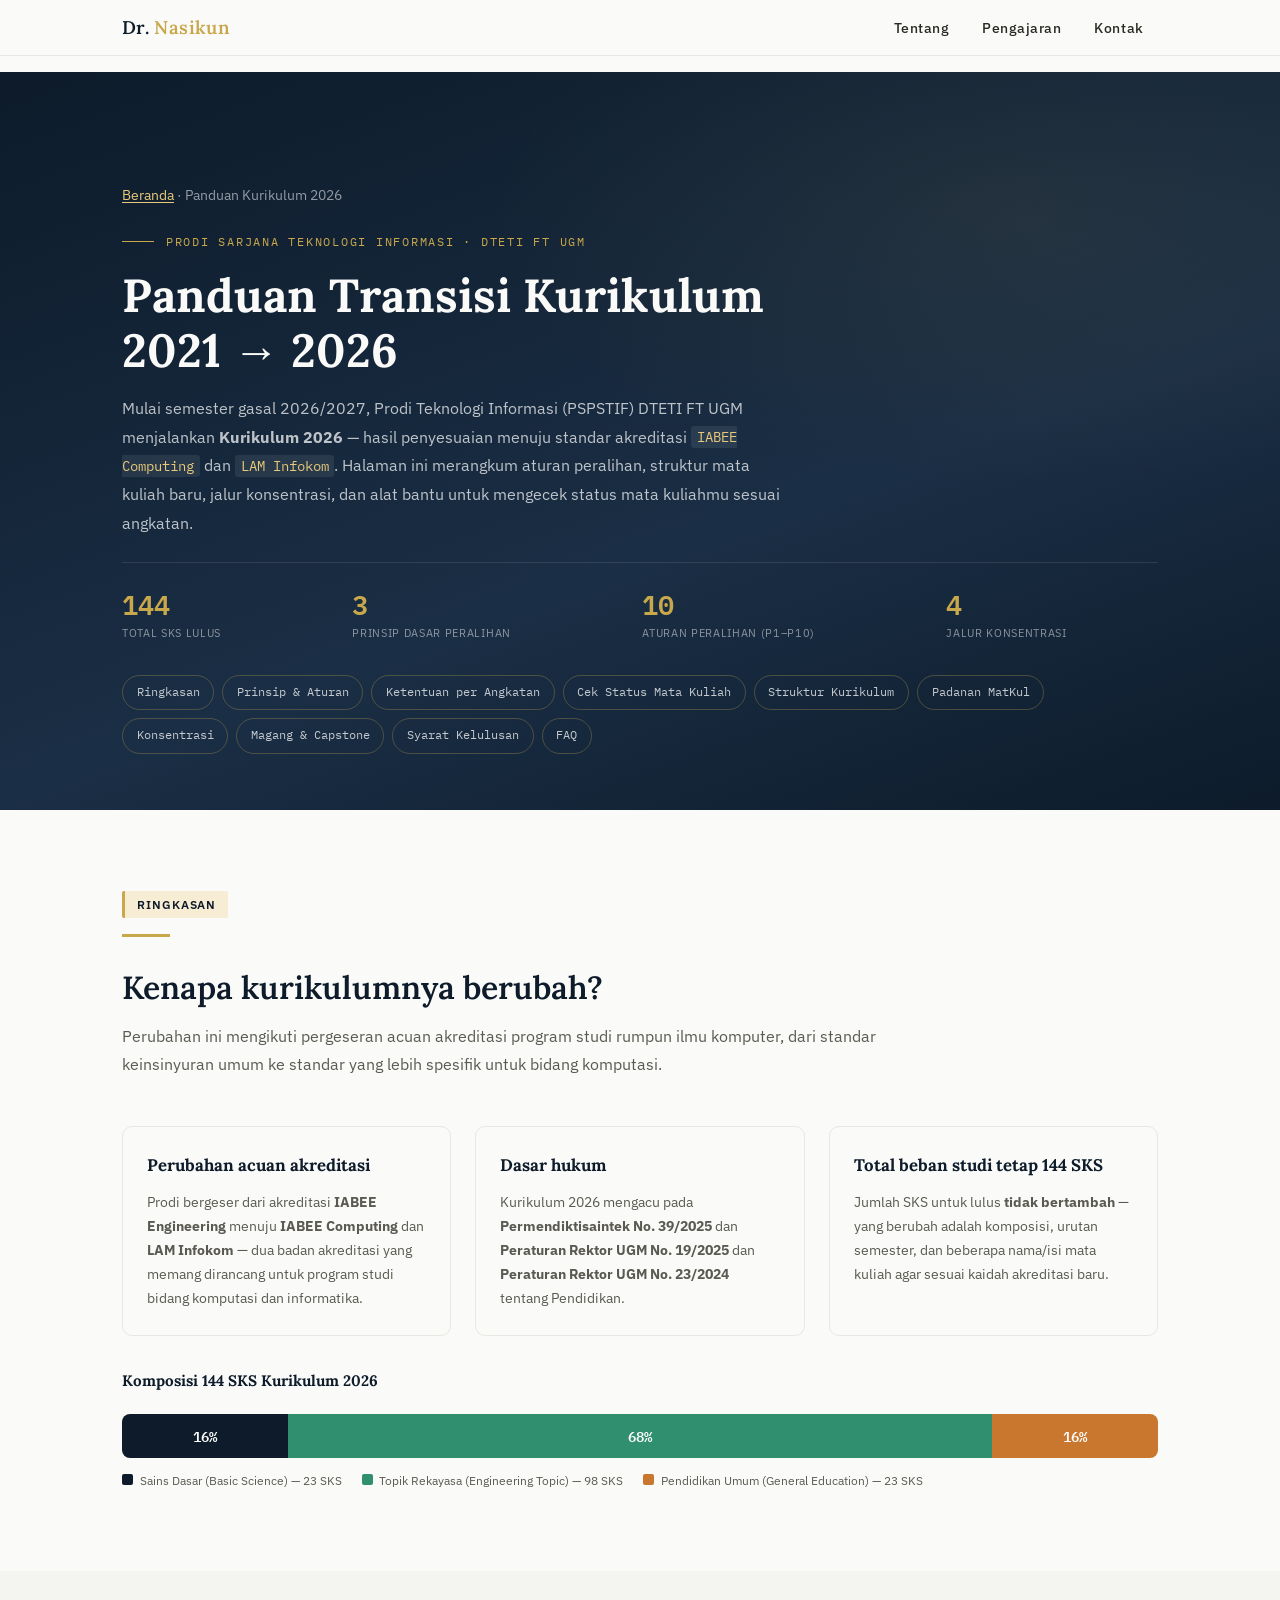
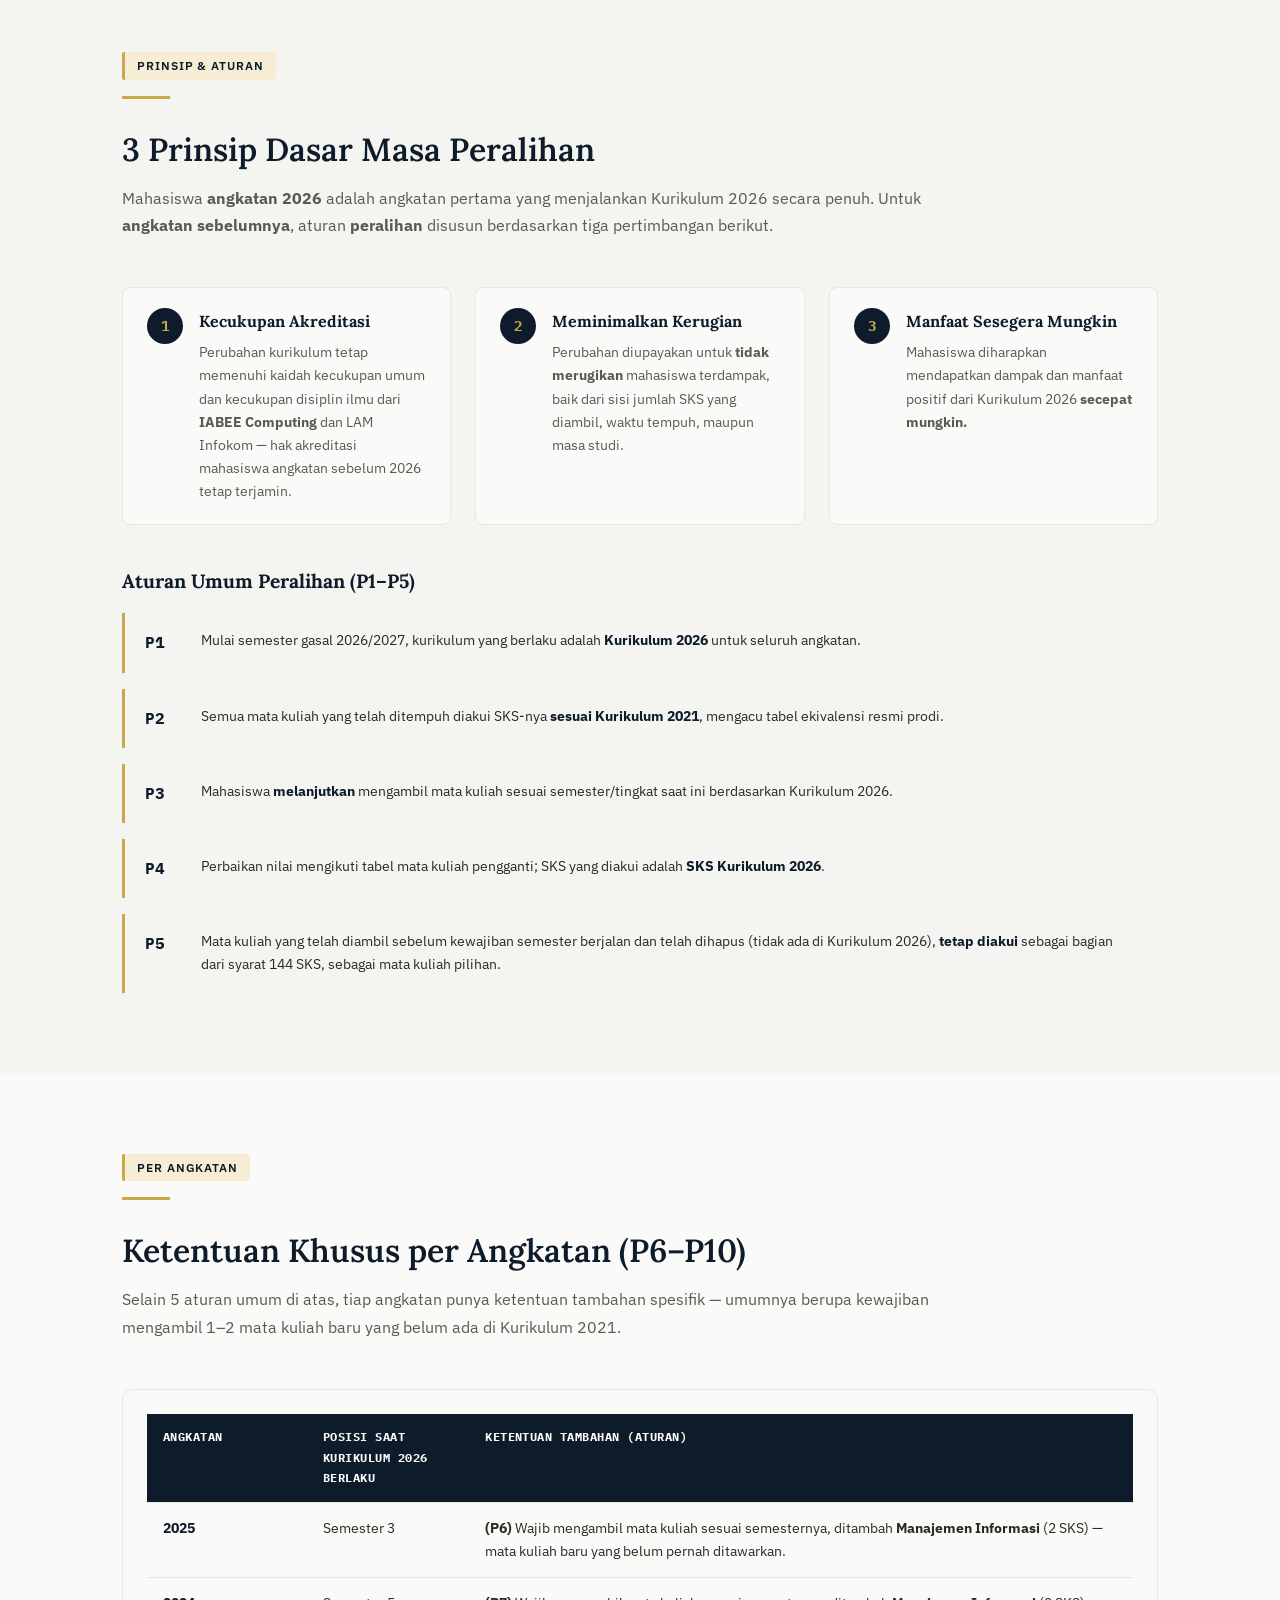
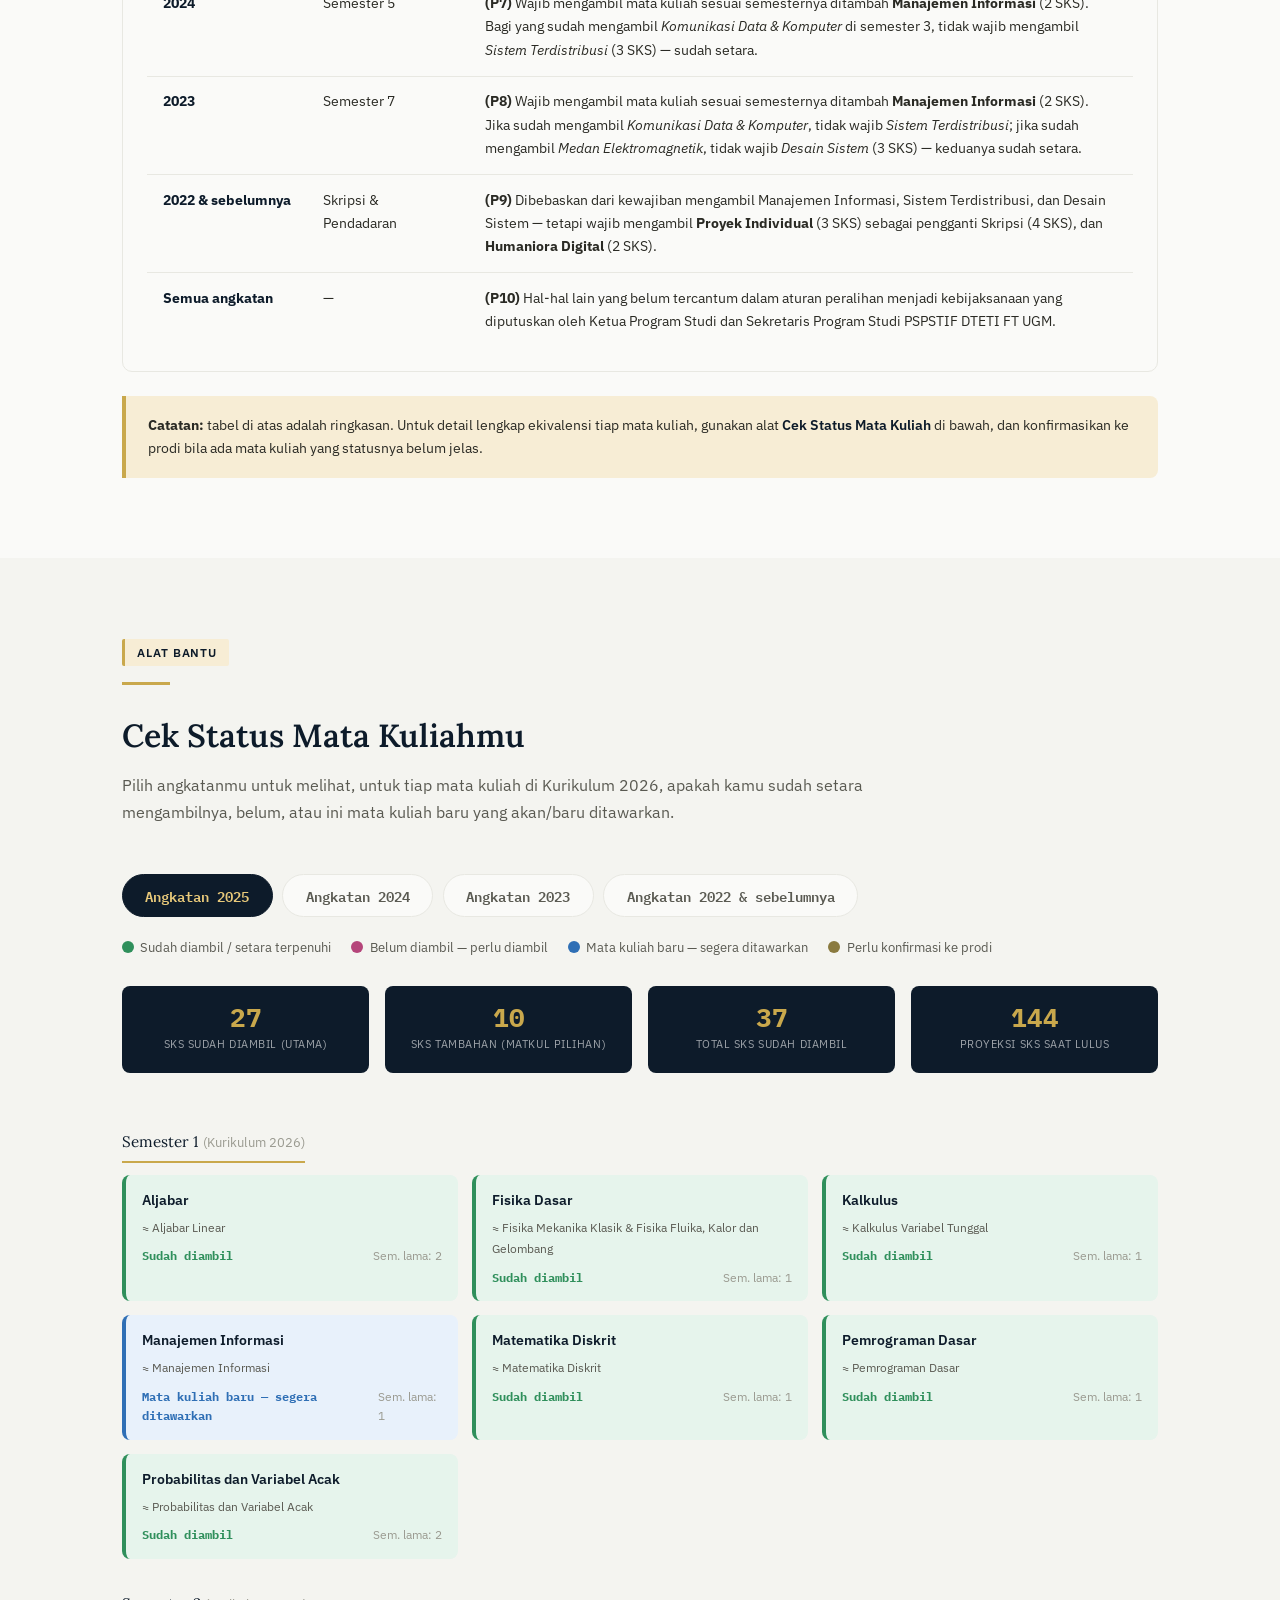
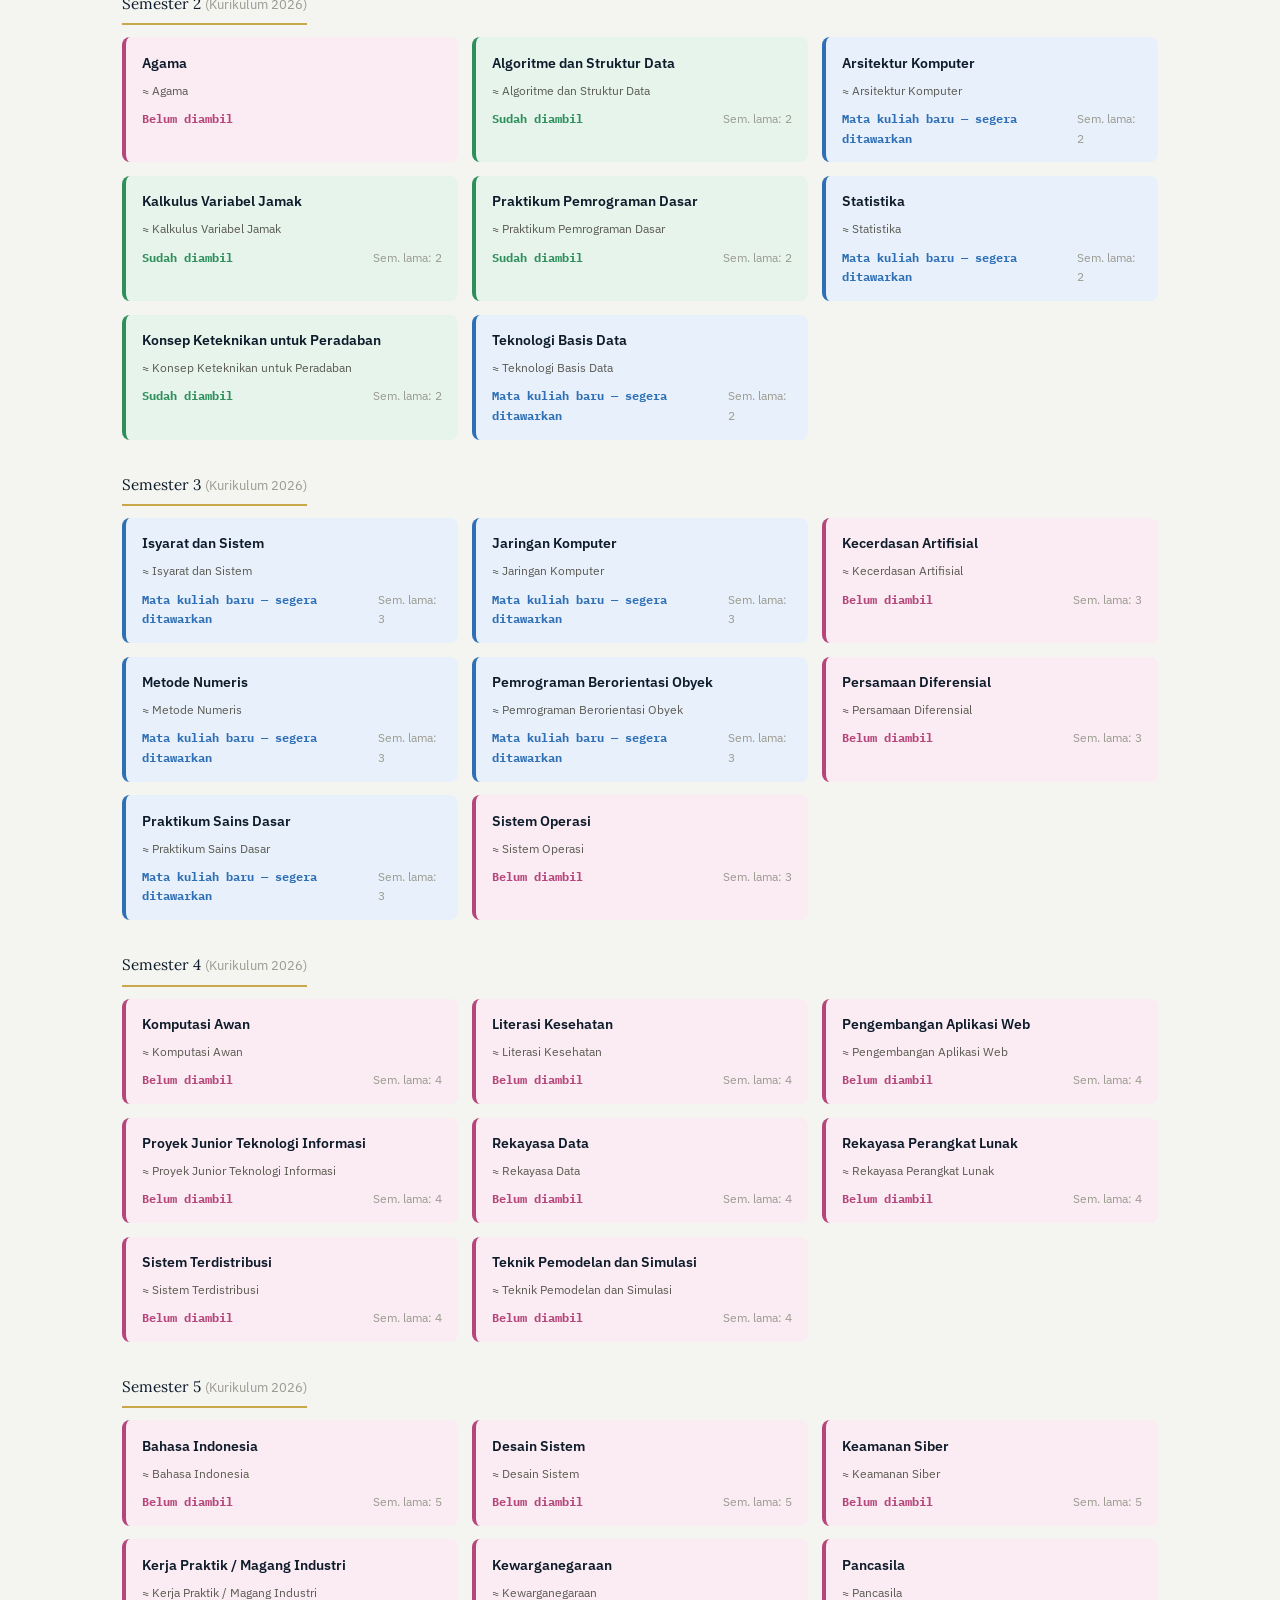
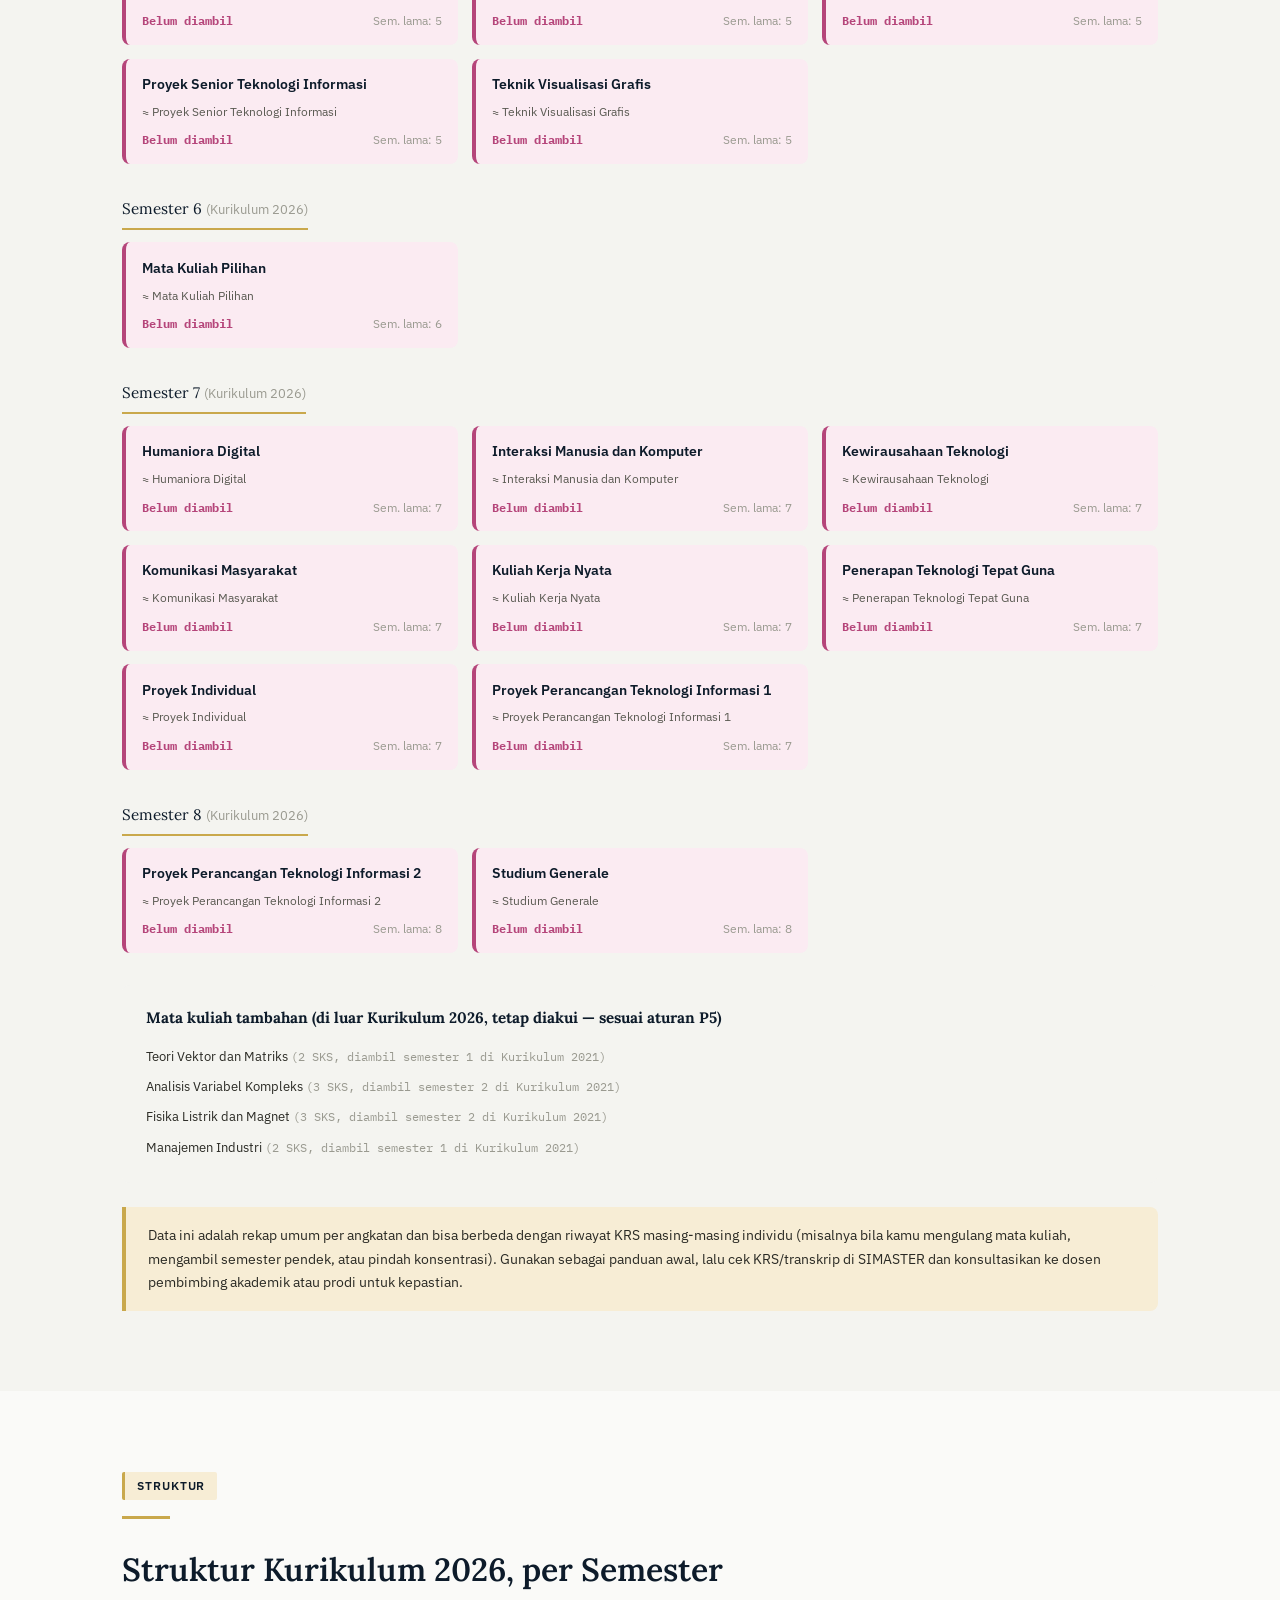
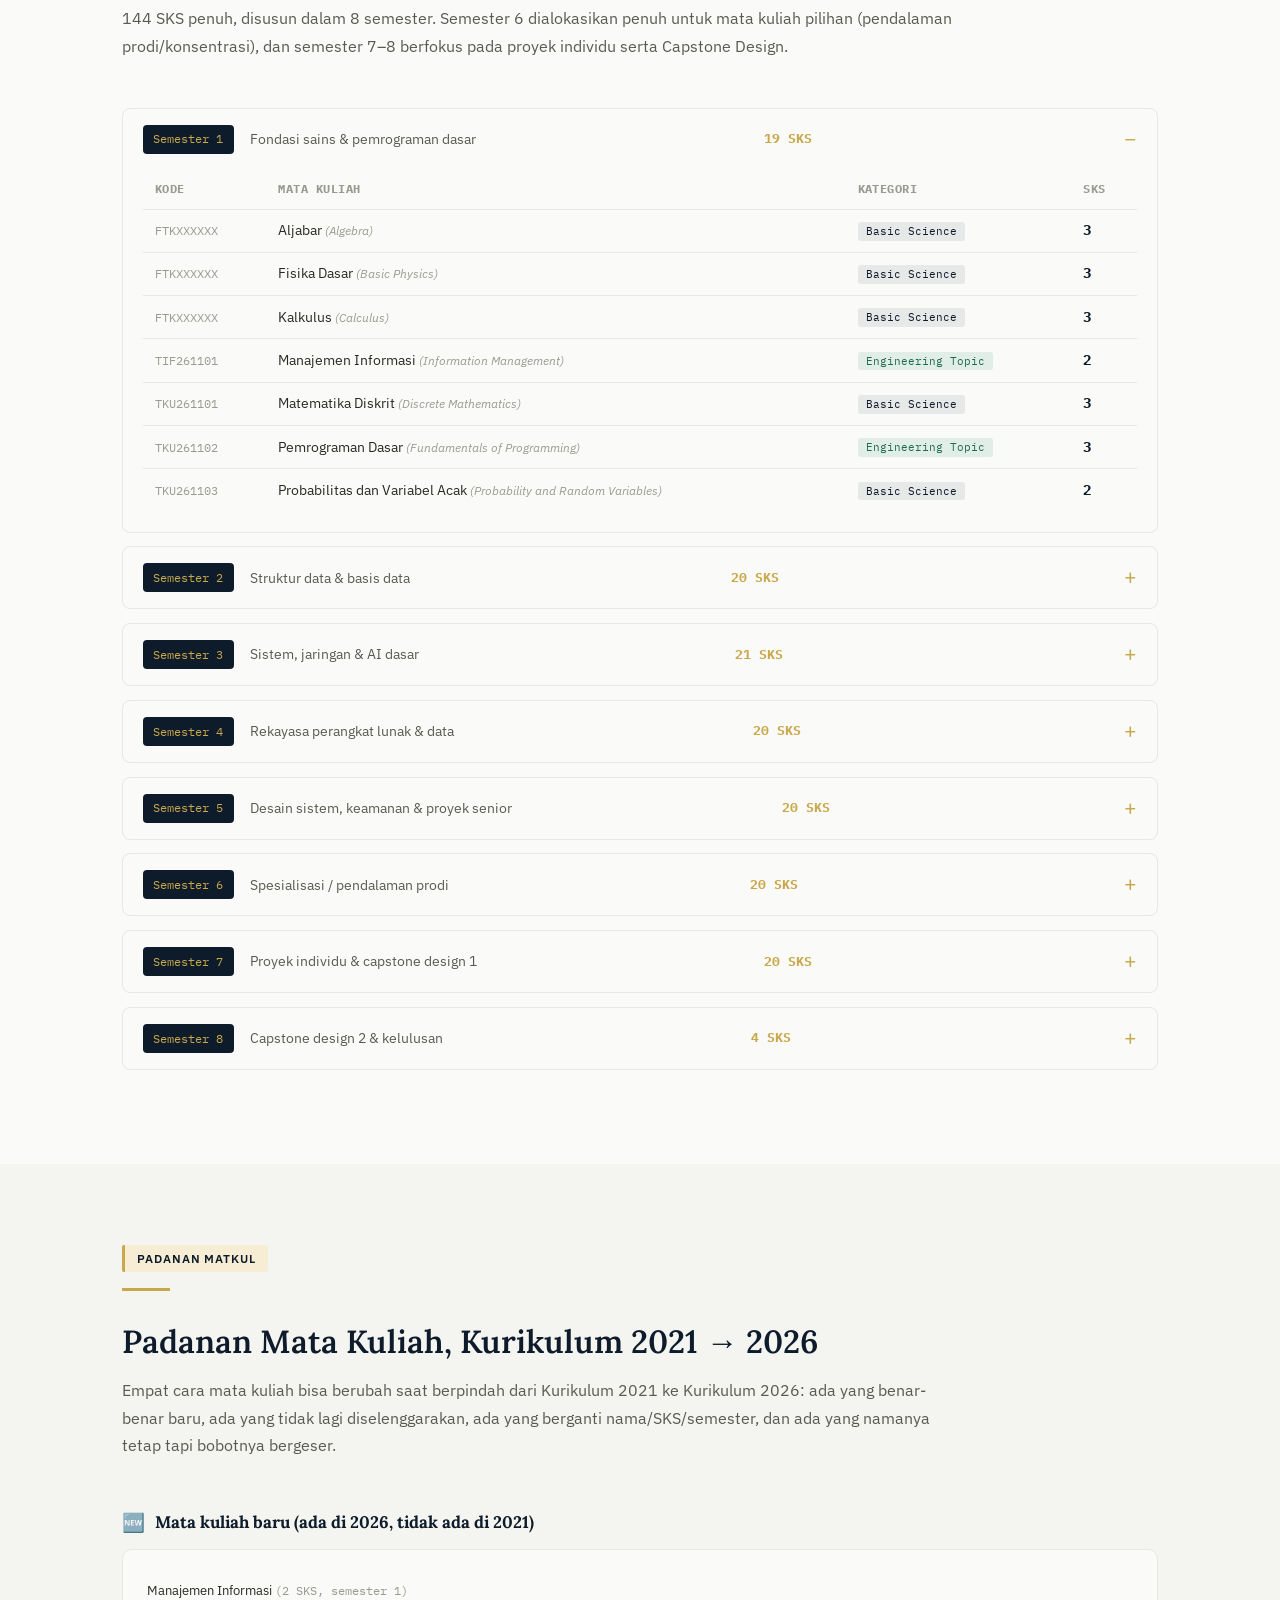
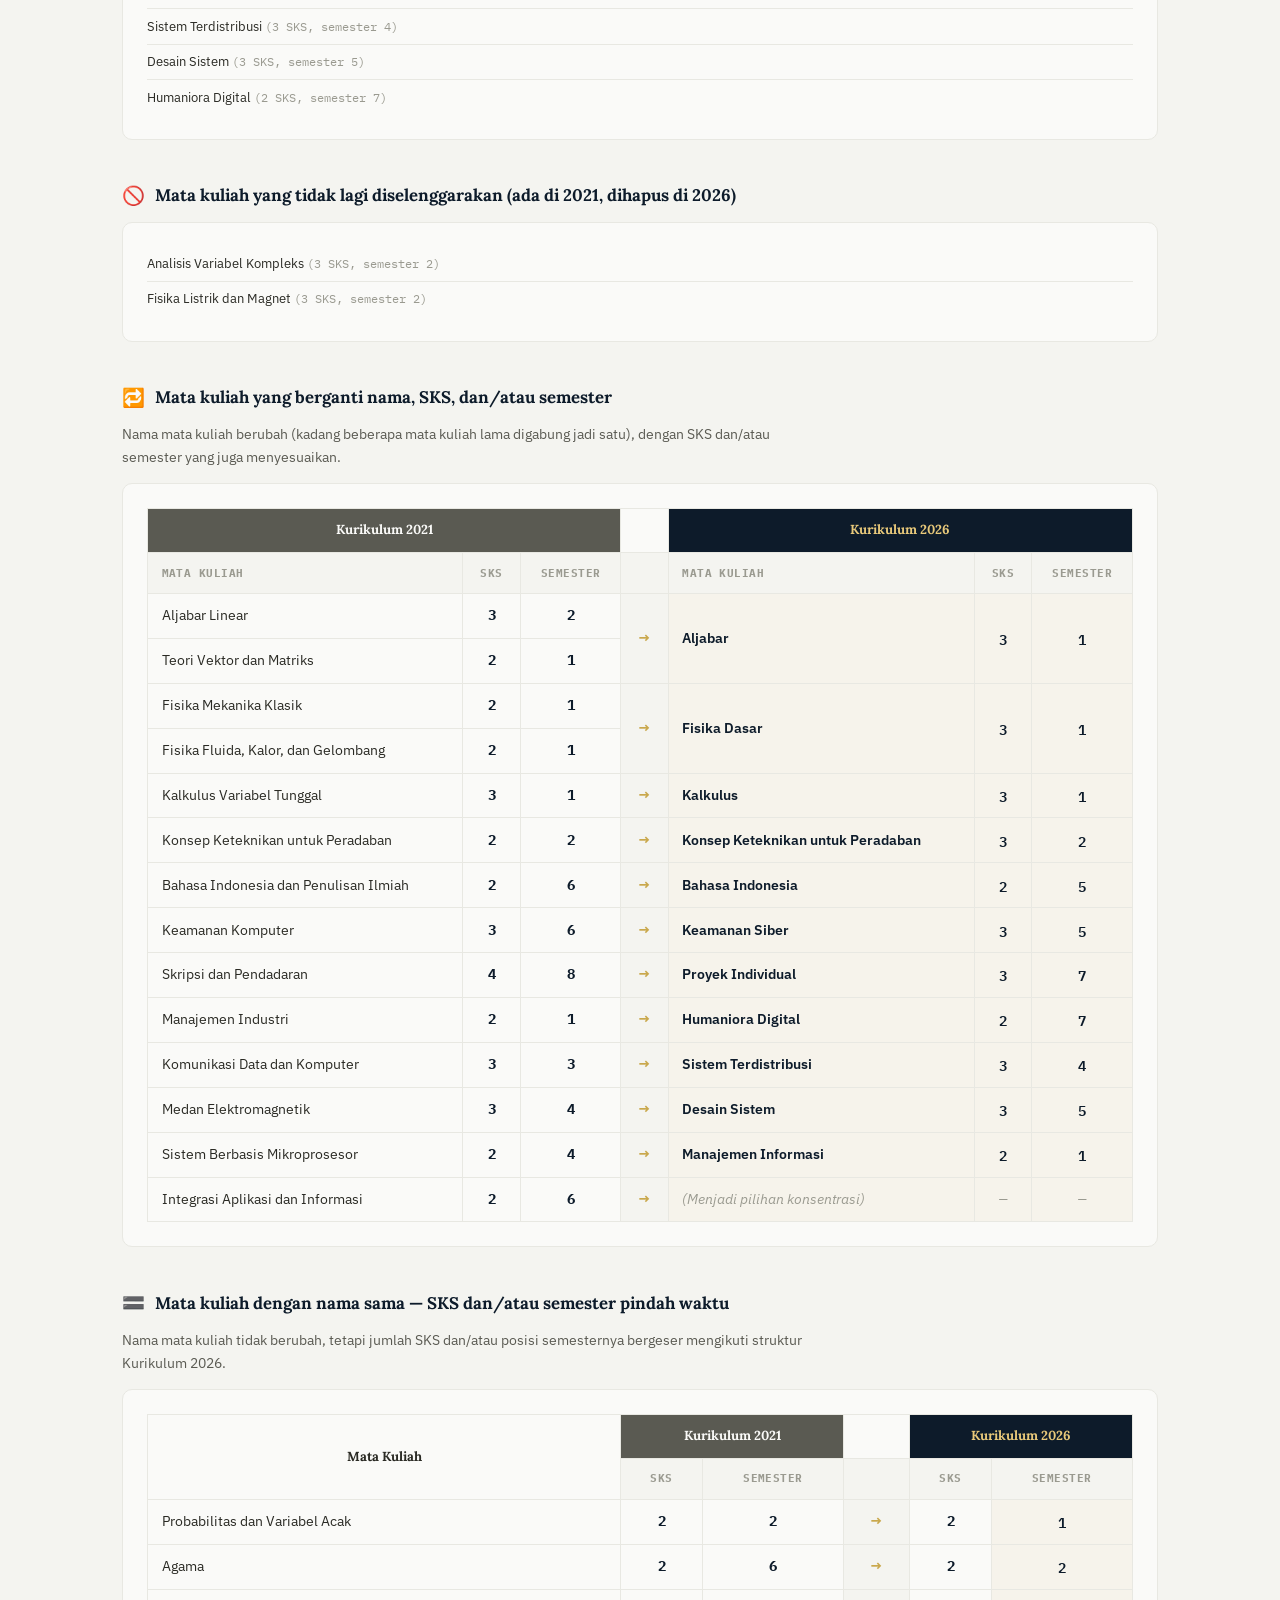
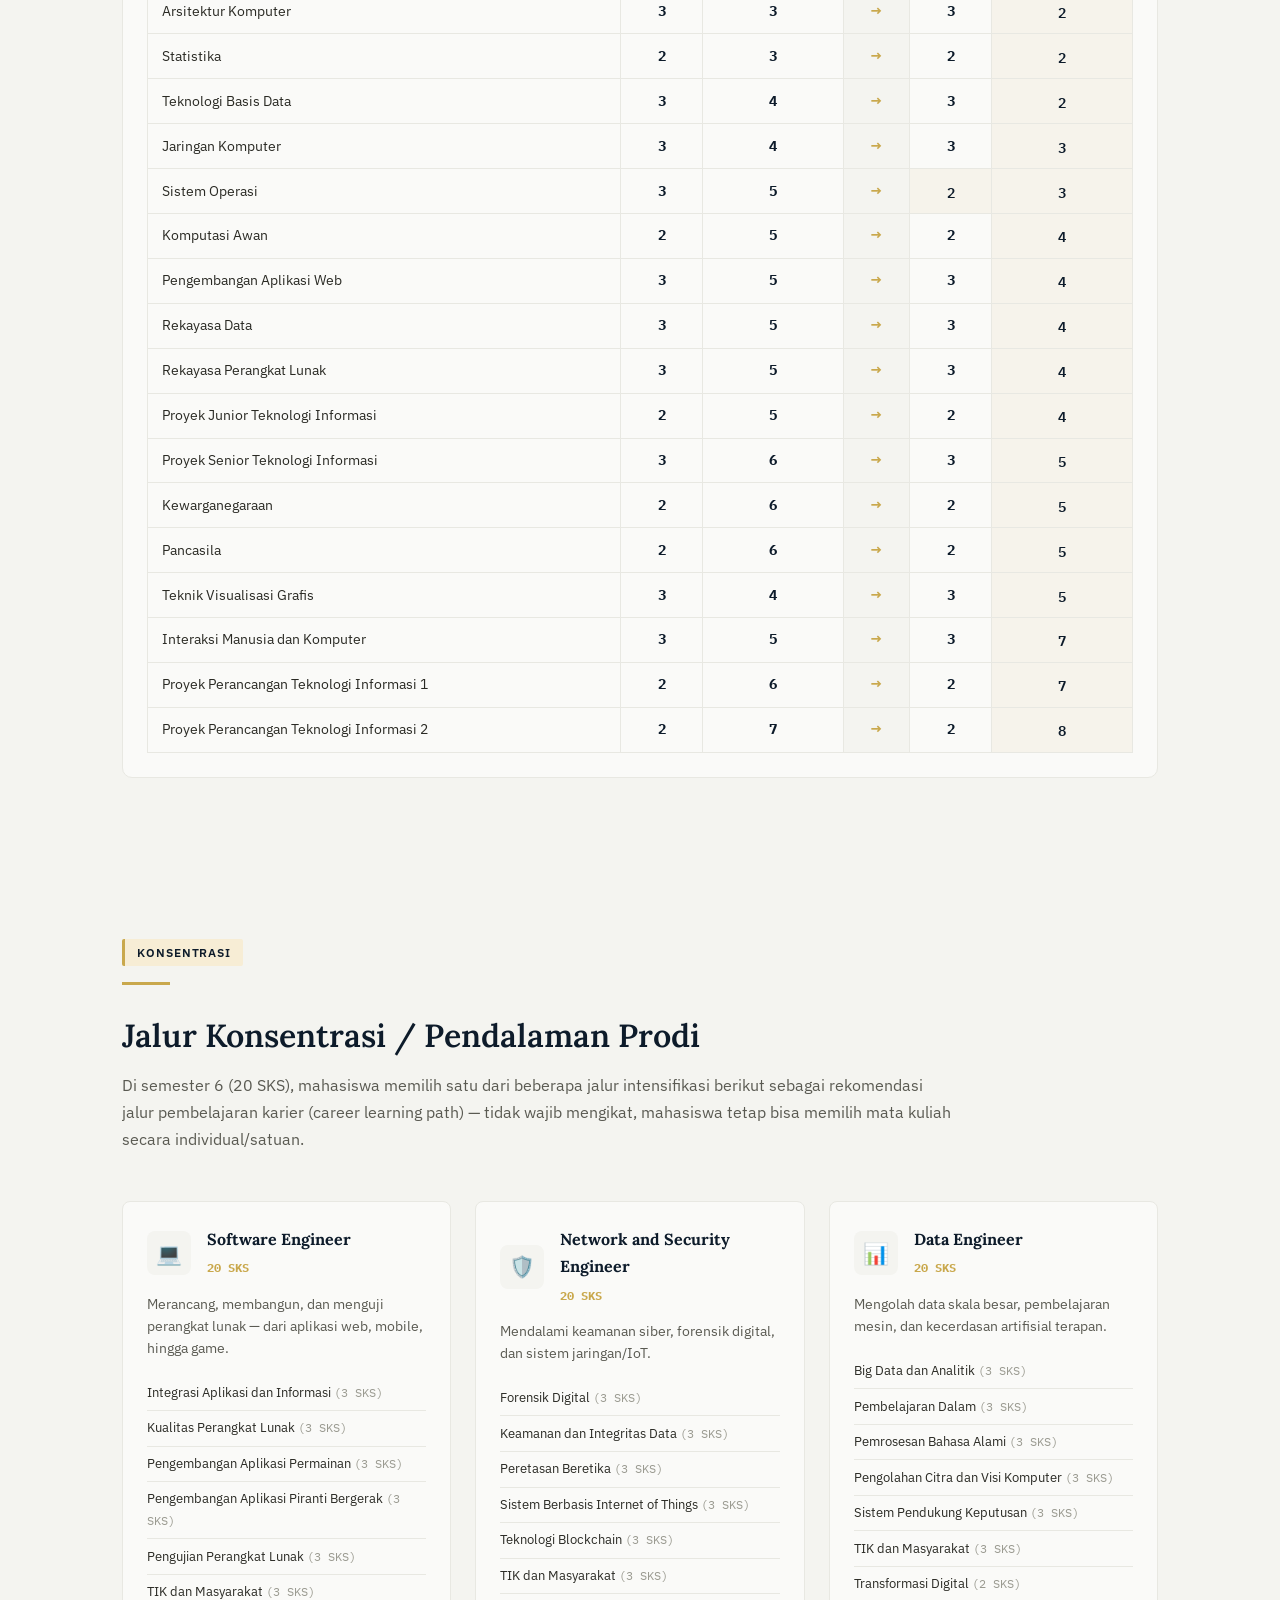
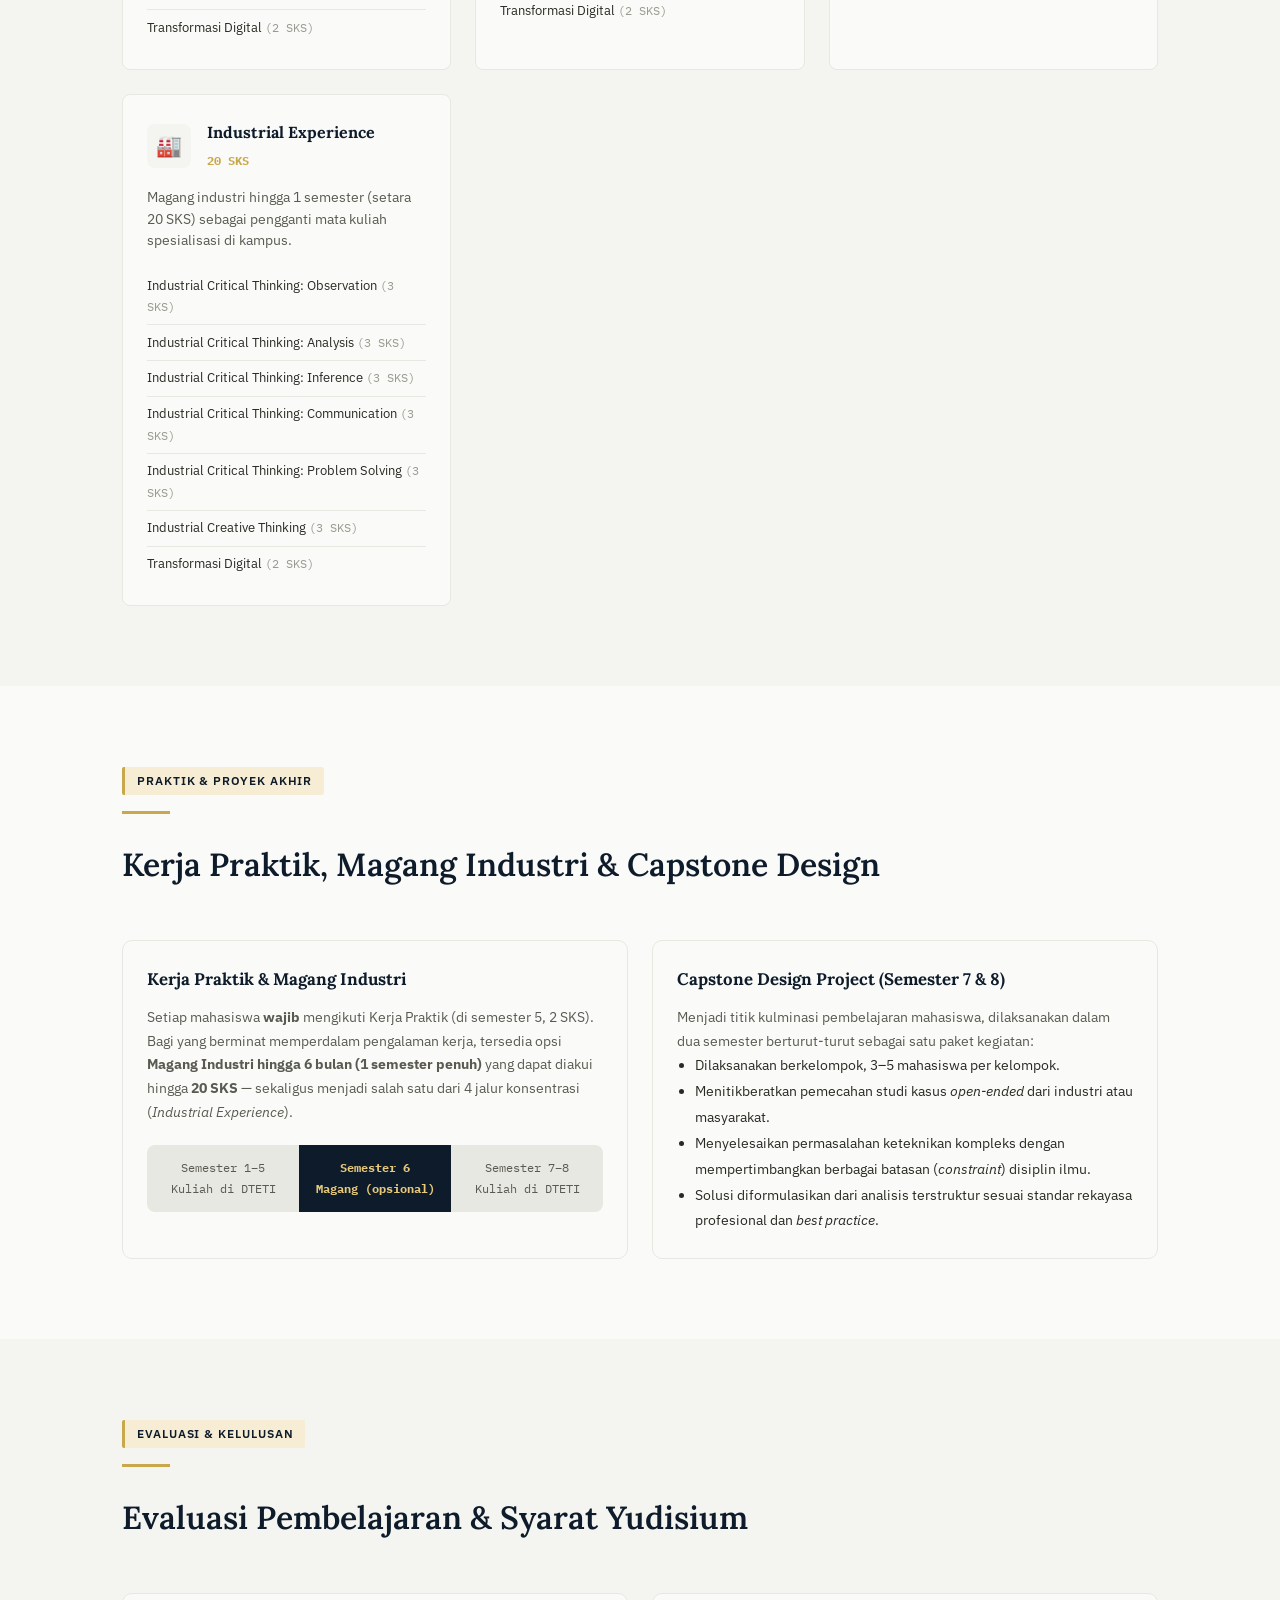
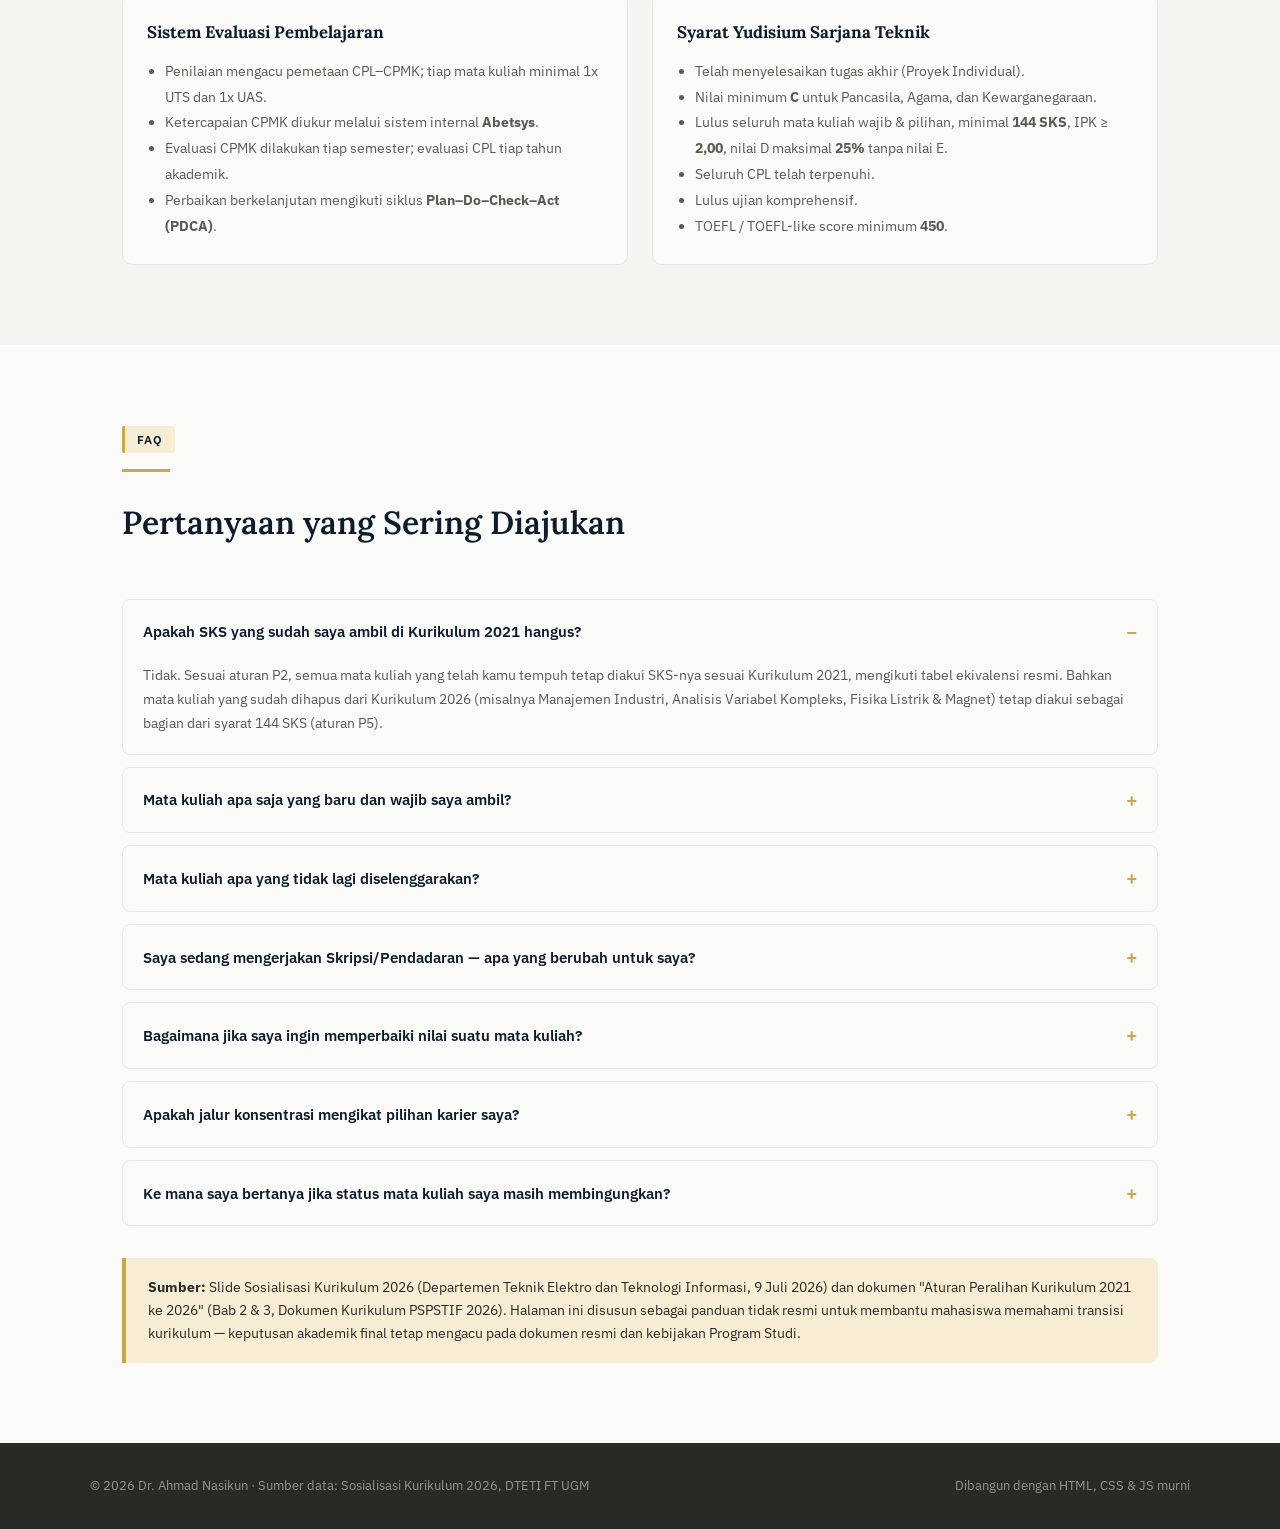
==== commit f43b2d5e: "web-kur: util - hiding the survey konsentrasi" ====
--- a/kurikulum2026/index.html
+++ b/kurikulum2026/index.html
@@ -314,11 +314,13 @@
       </div>
       <div id="jalur-grid" class="kur-grid animate-on-scroll"></div>
 
+      <!-- Disembunyikan sementara — data survei masih perlu ditinjau ulang. Kode dipertahankan untuk diaktifkan kembali nanti.
       <div class="kur-survey animate-on-scroll">
         <h3>Survei preferensi konsentrasi mahasiswa</h3>
         <p class="kur-survey-sub">Hasil jajak pendapat pada sosialisasi Kurikulum 2026 (9 Juli 2026) — "Konsentrasi yang kawan-kawan mau pilih?"</p>
         <div id="survey-chart"></div>
       </div>
+      -->
     </div>
   </section>
 
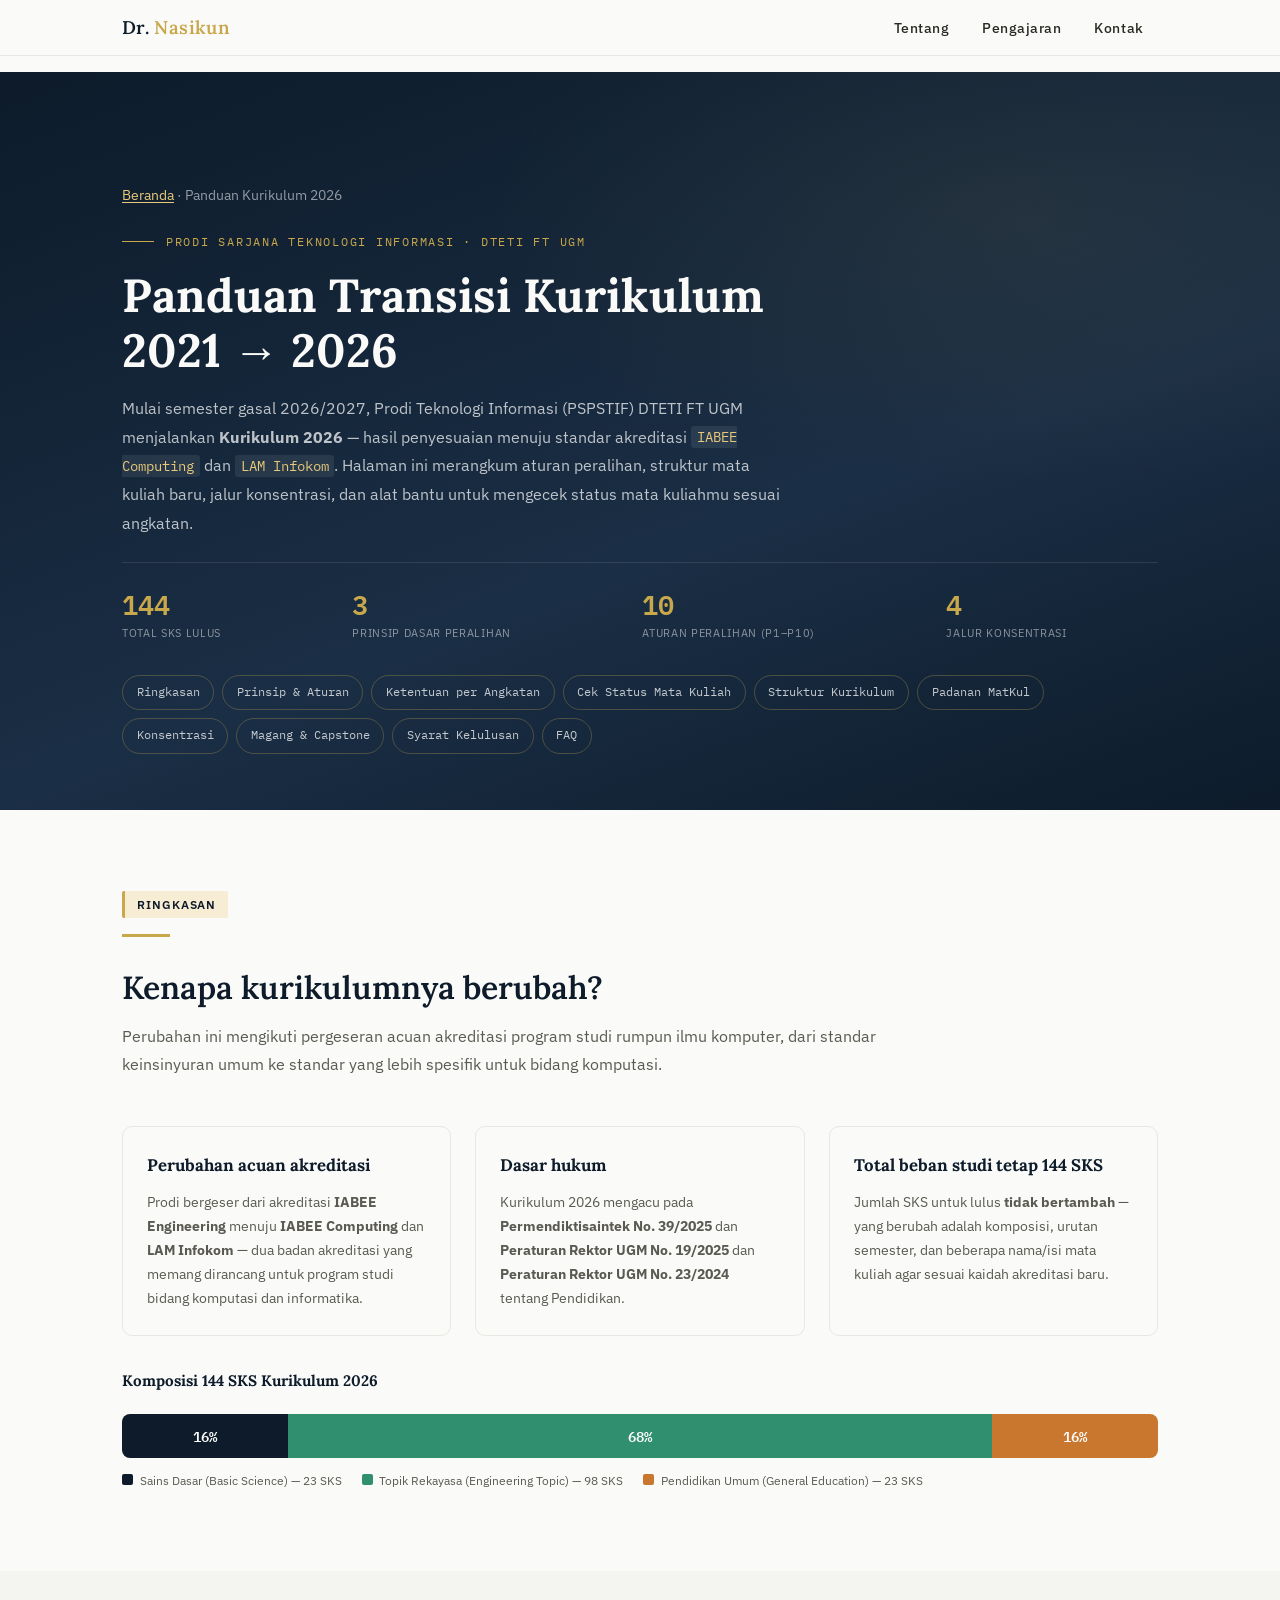
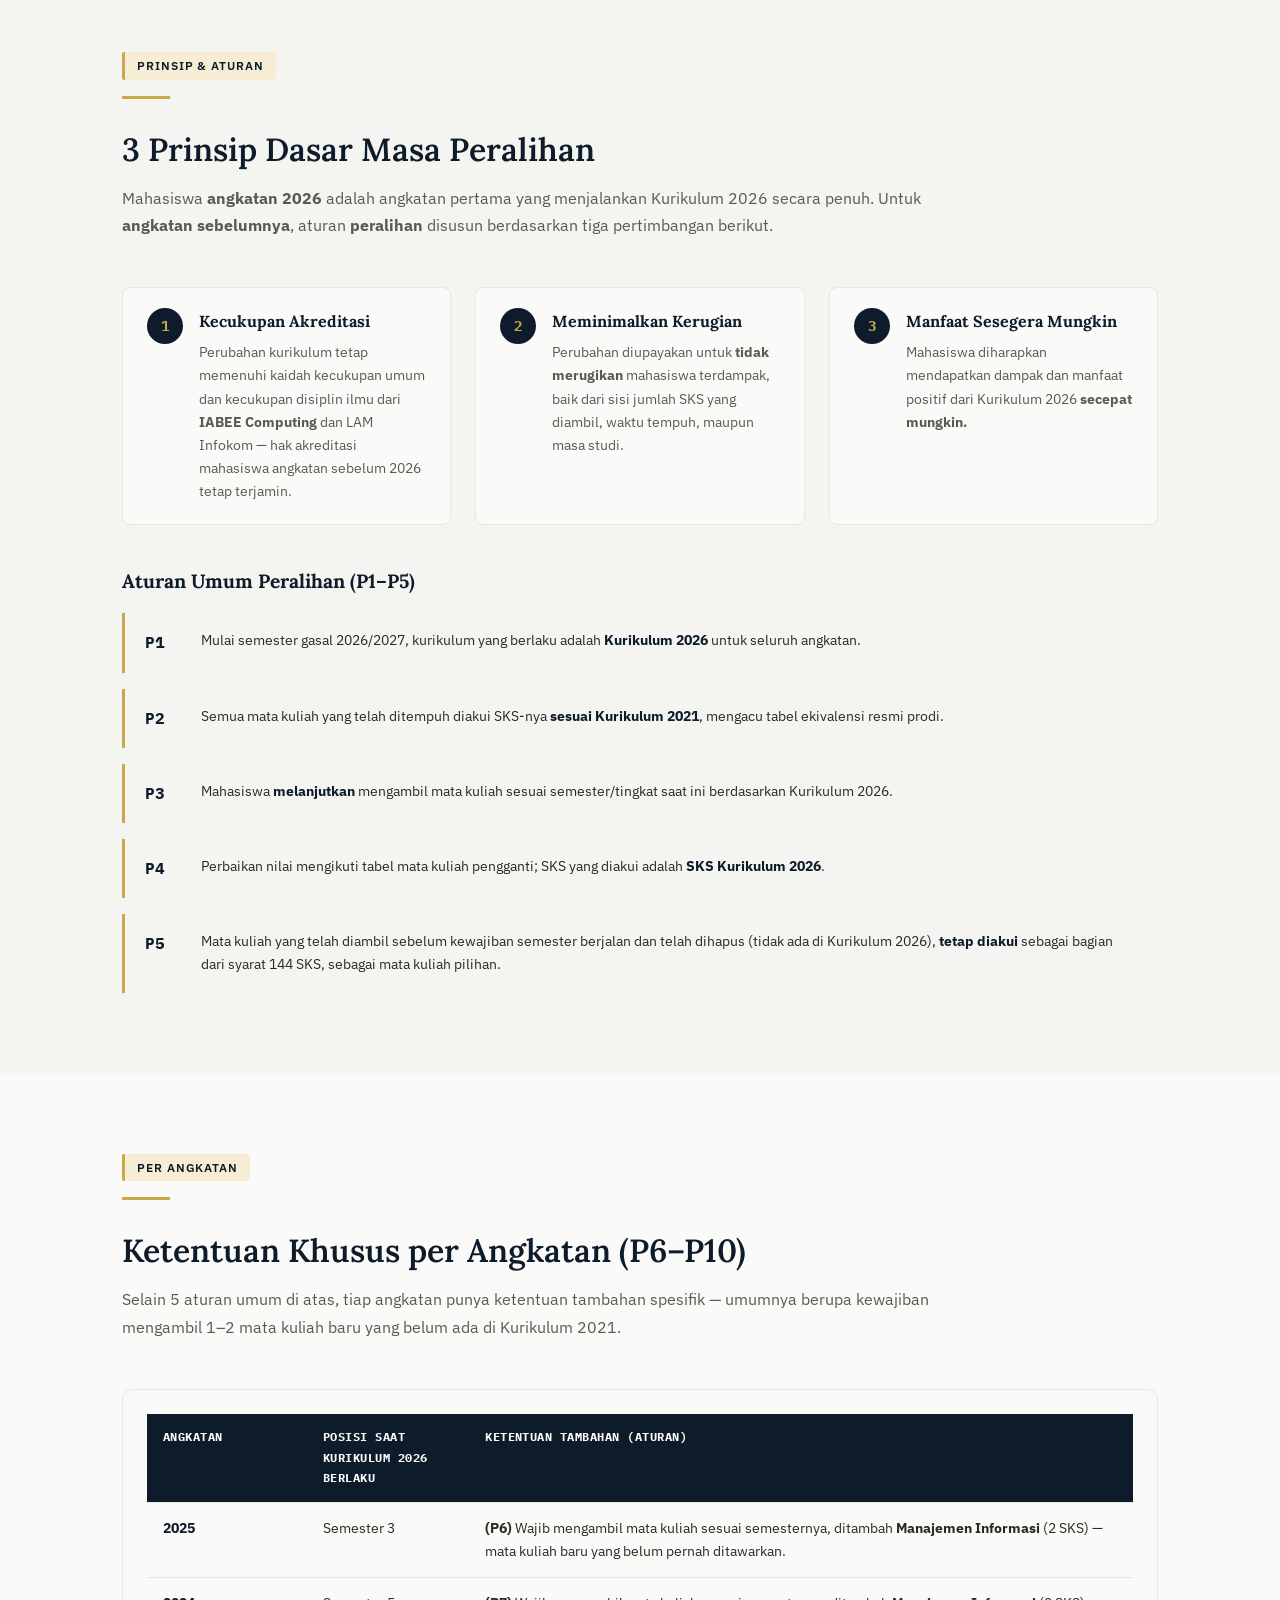
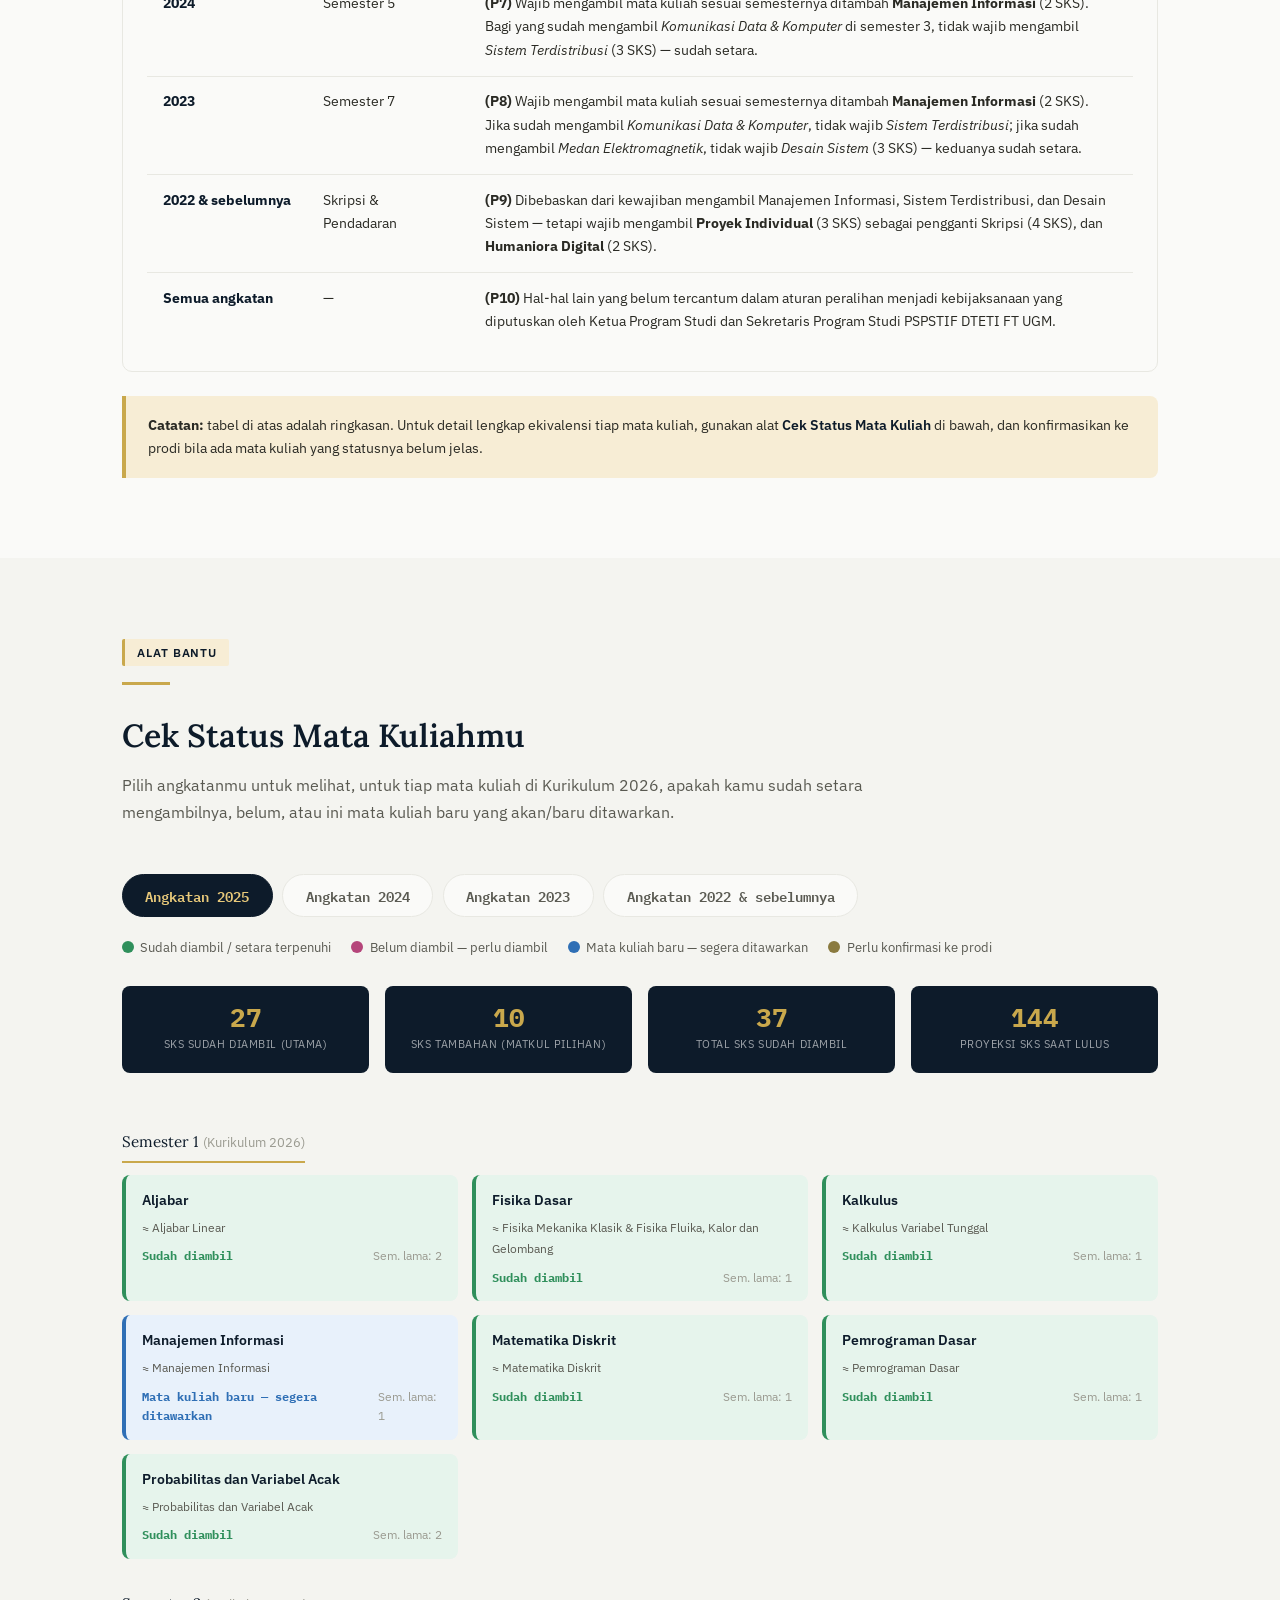
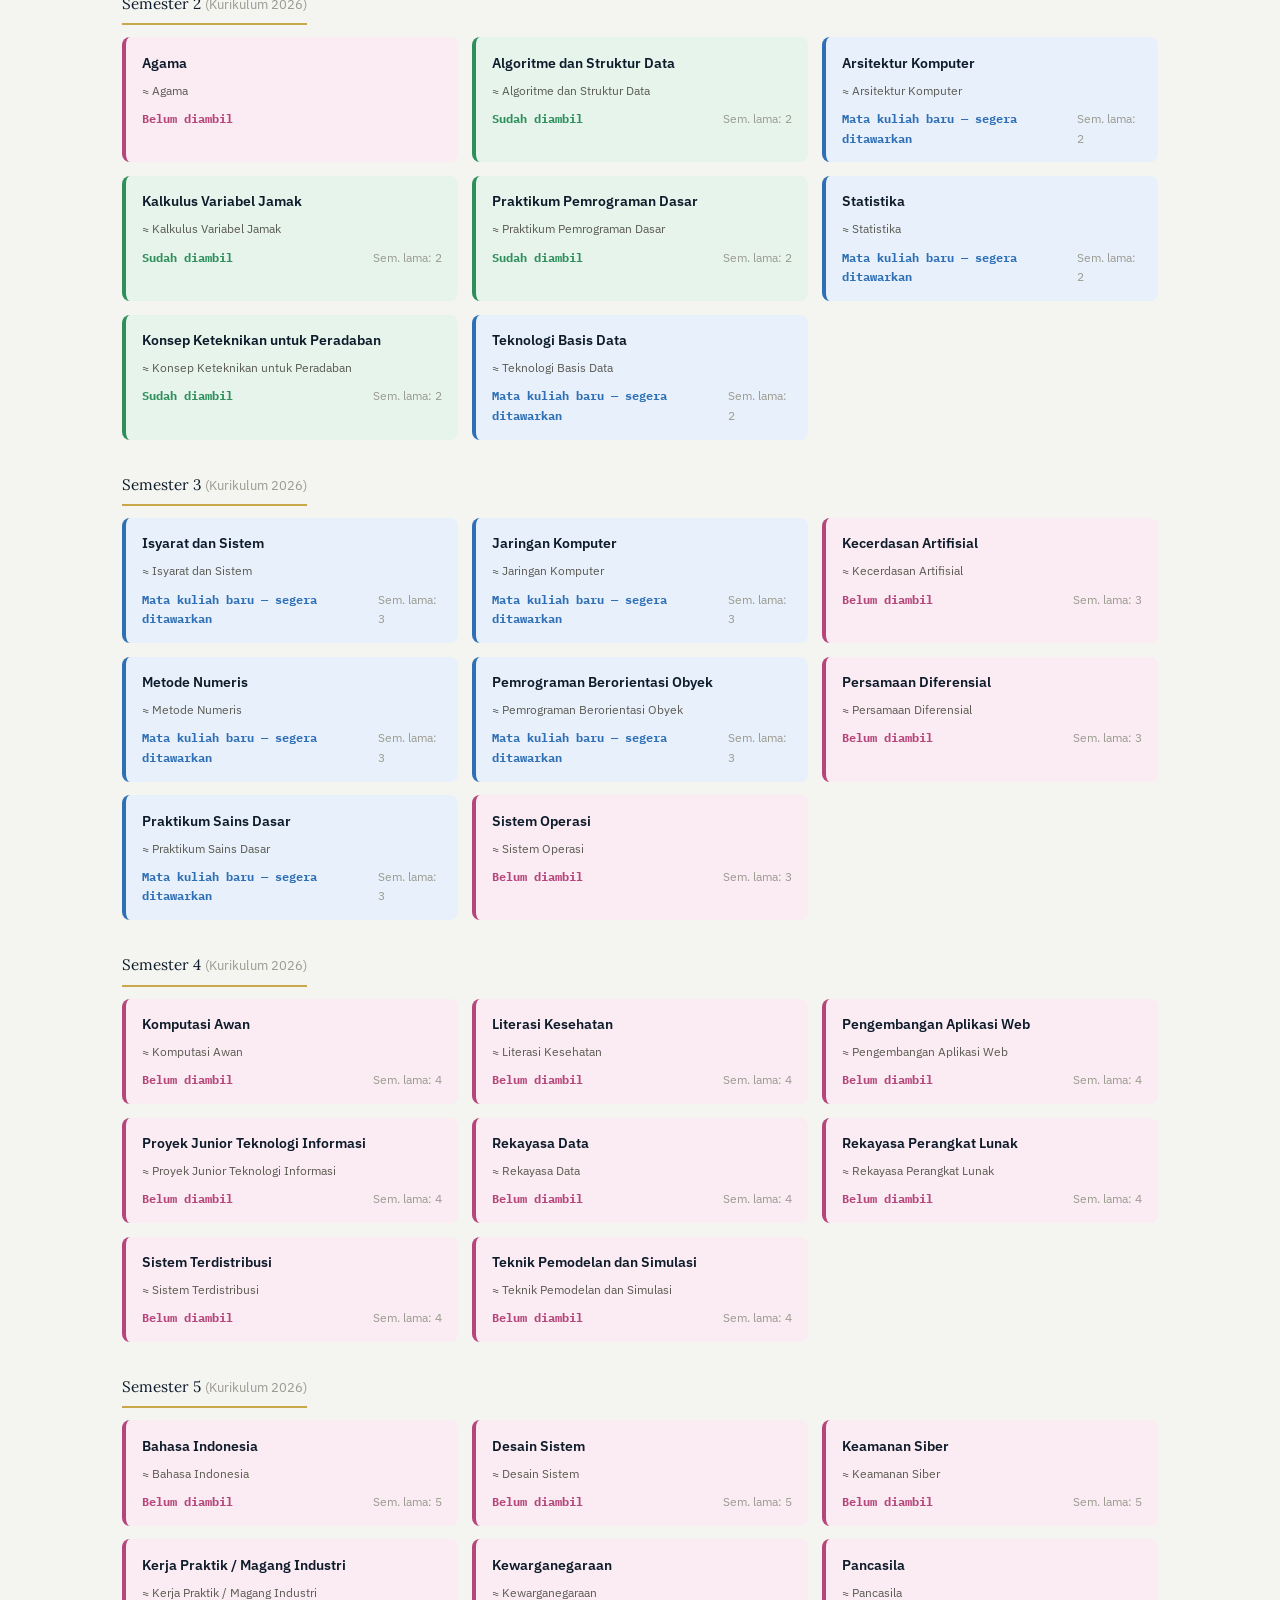
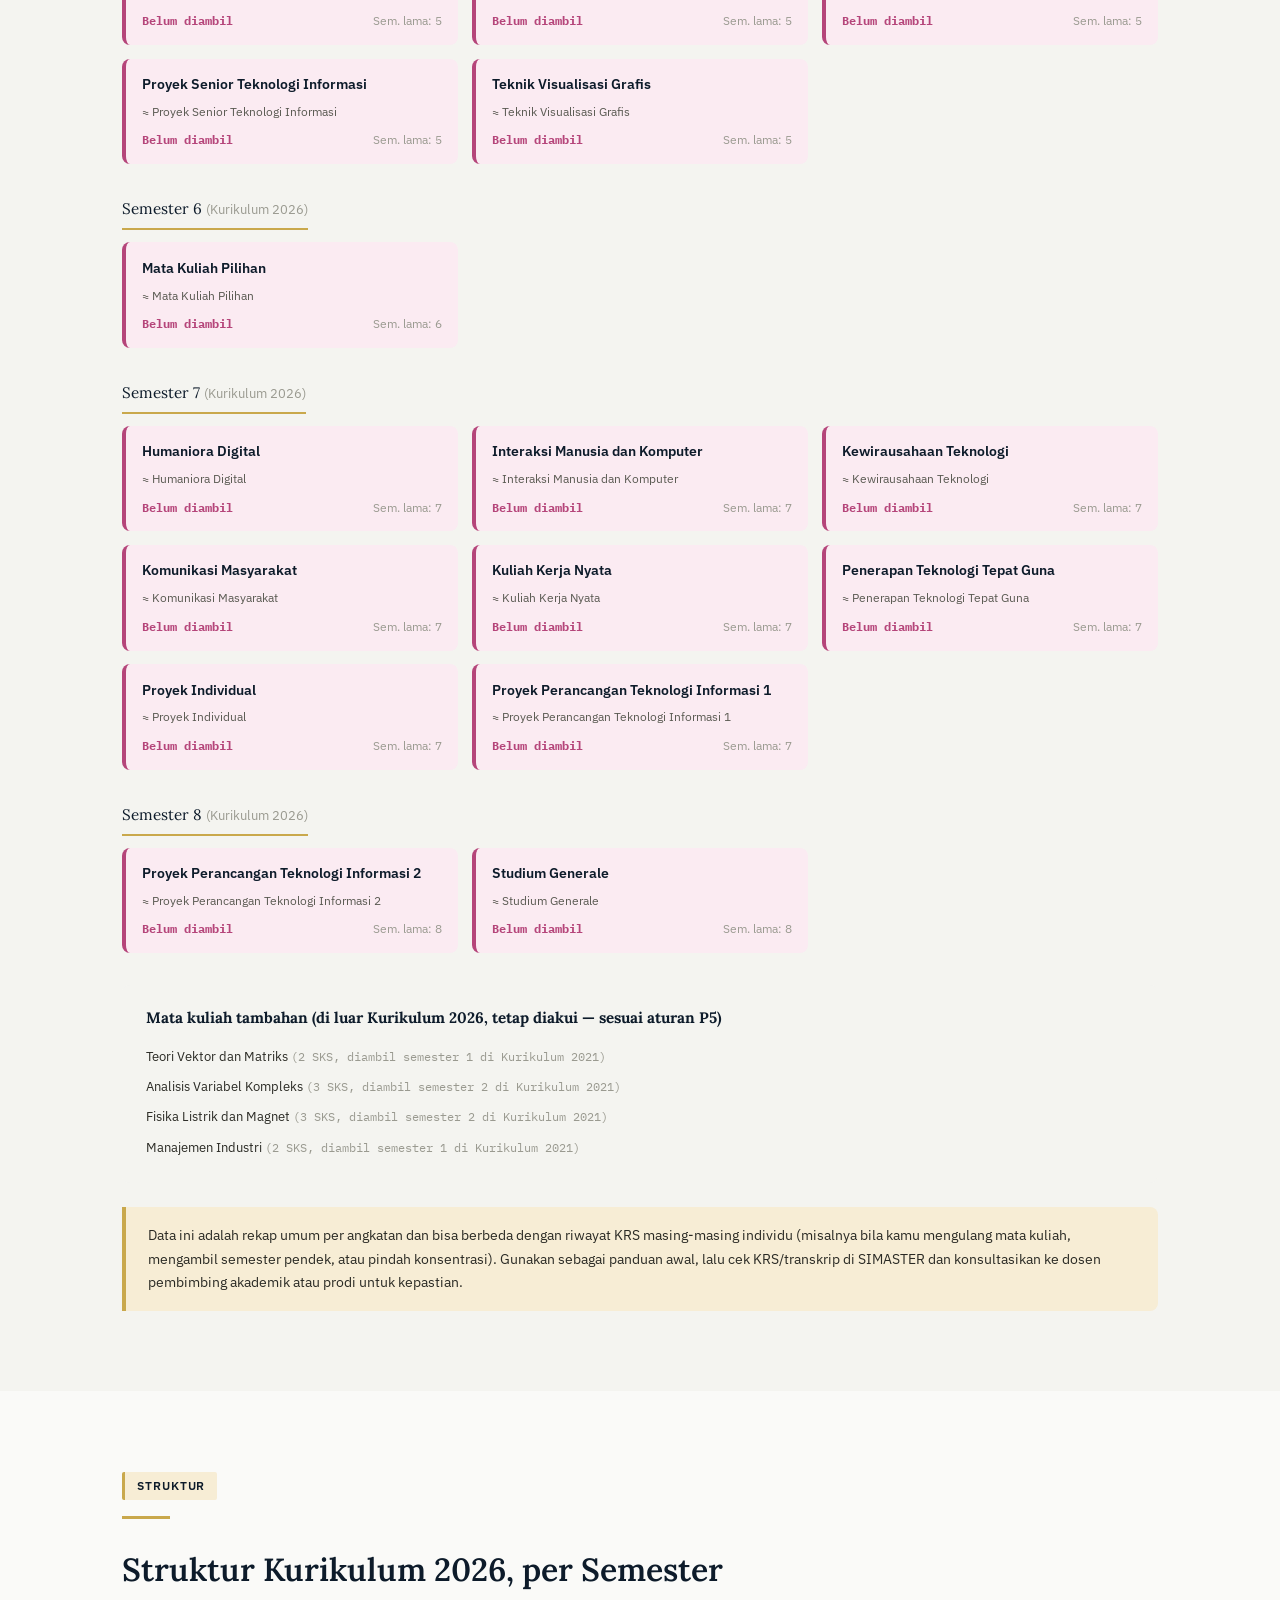
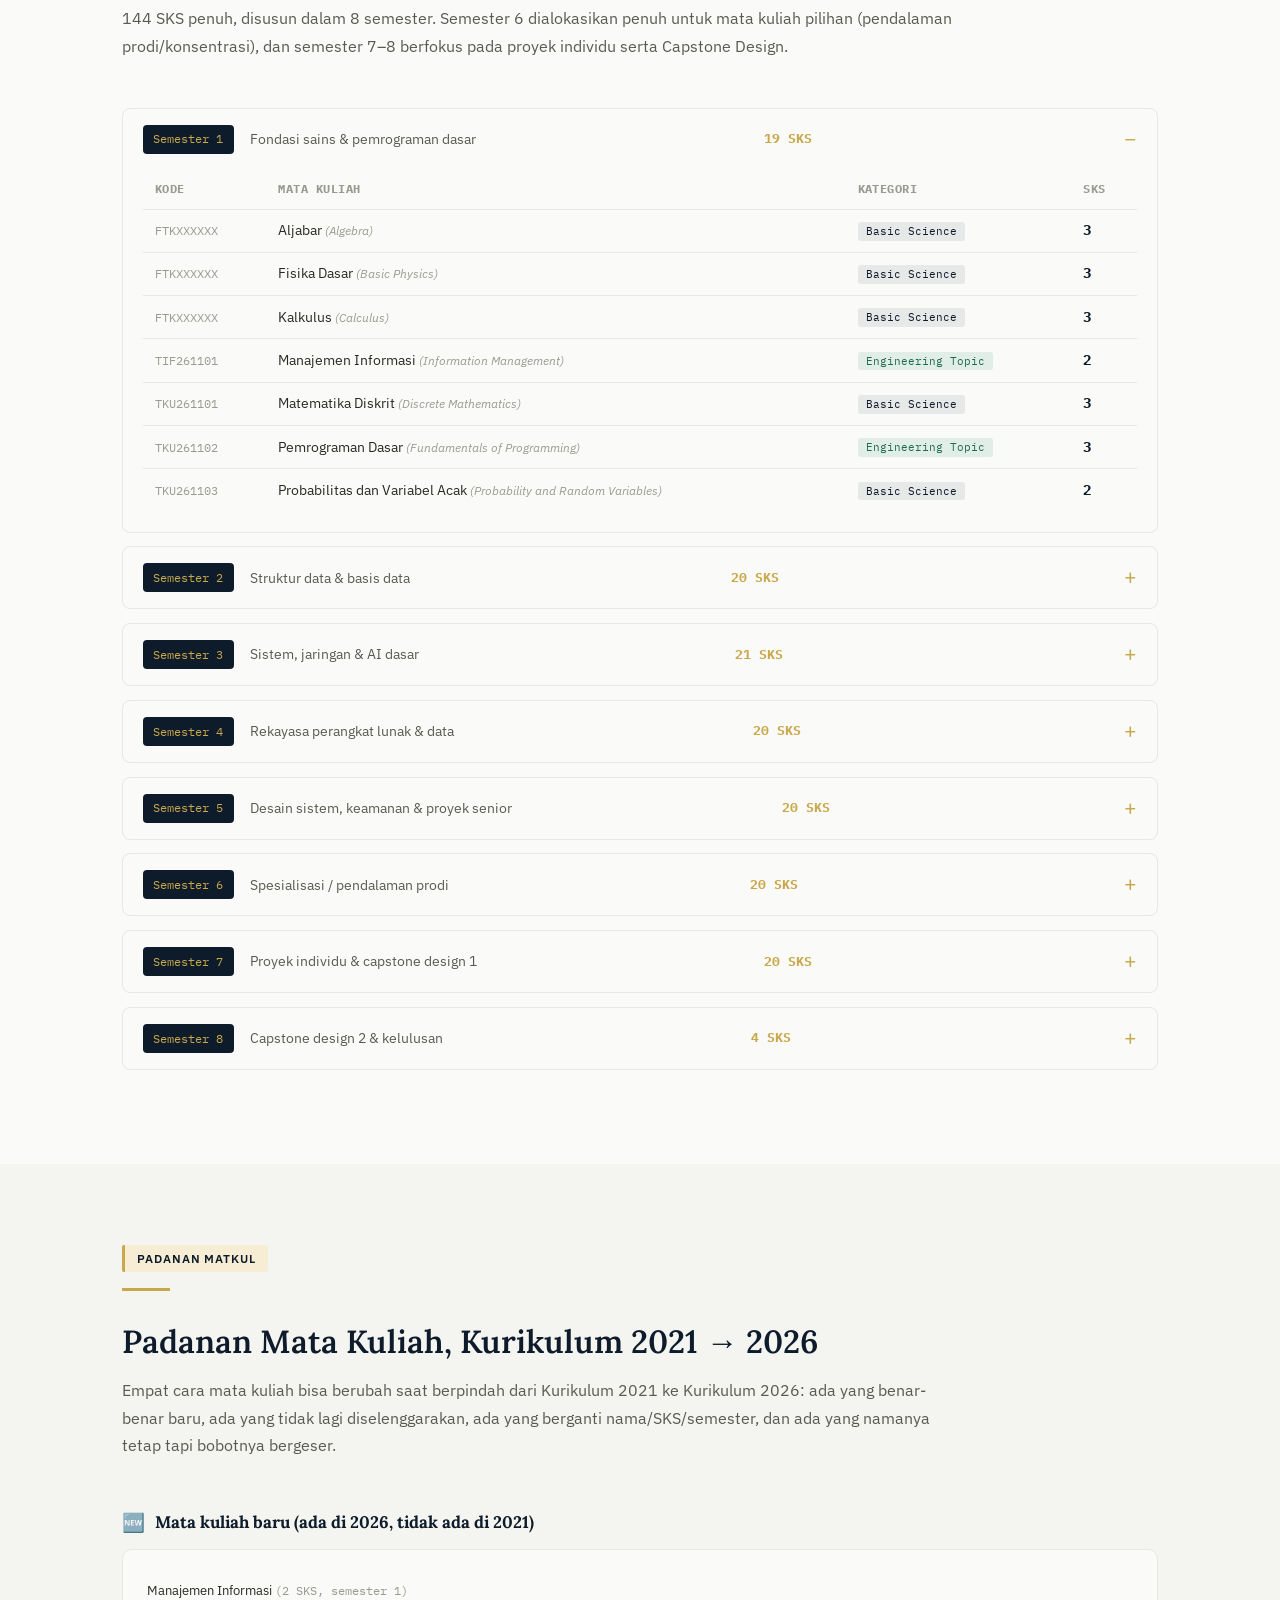
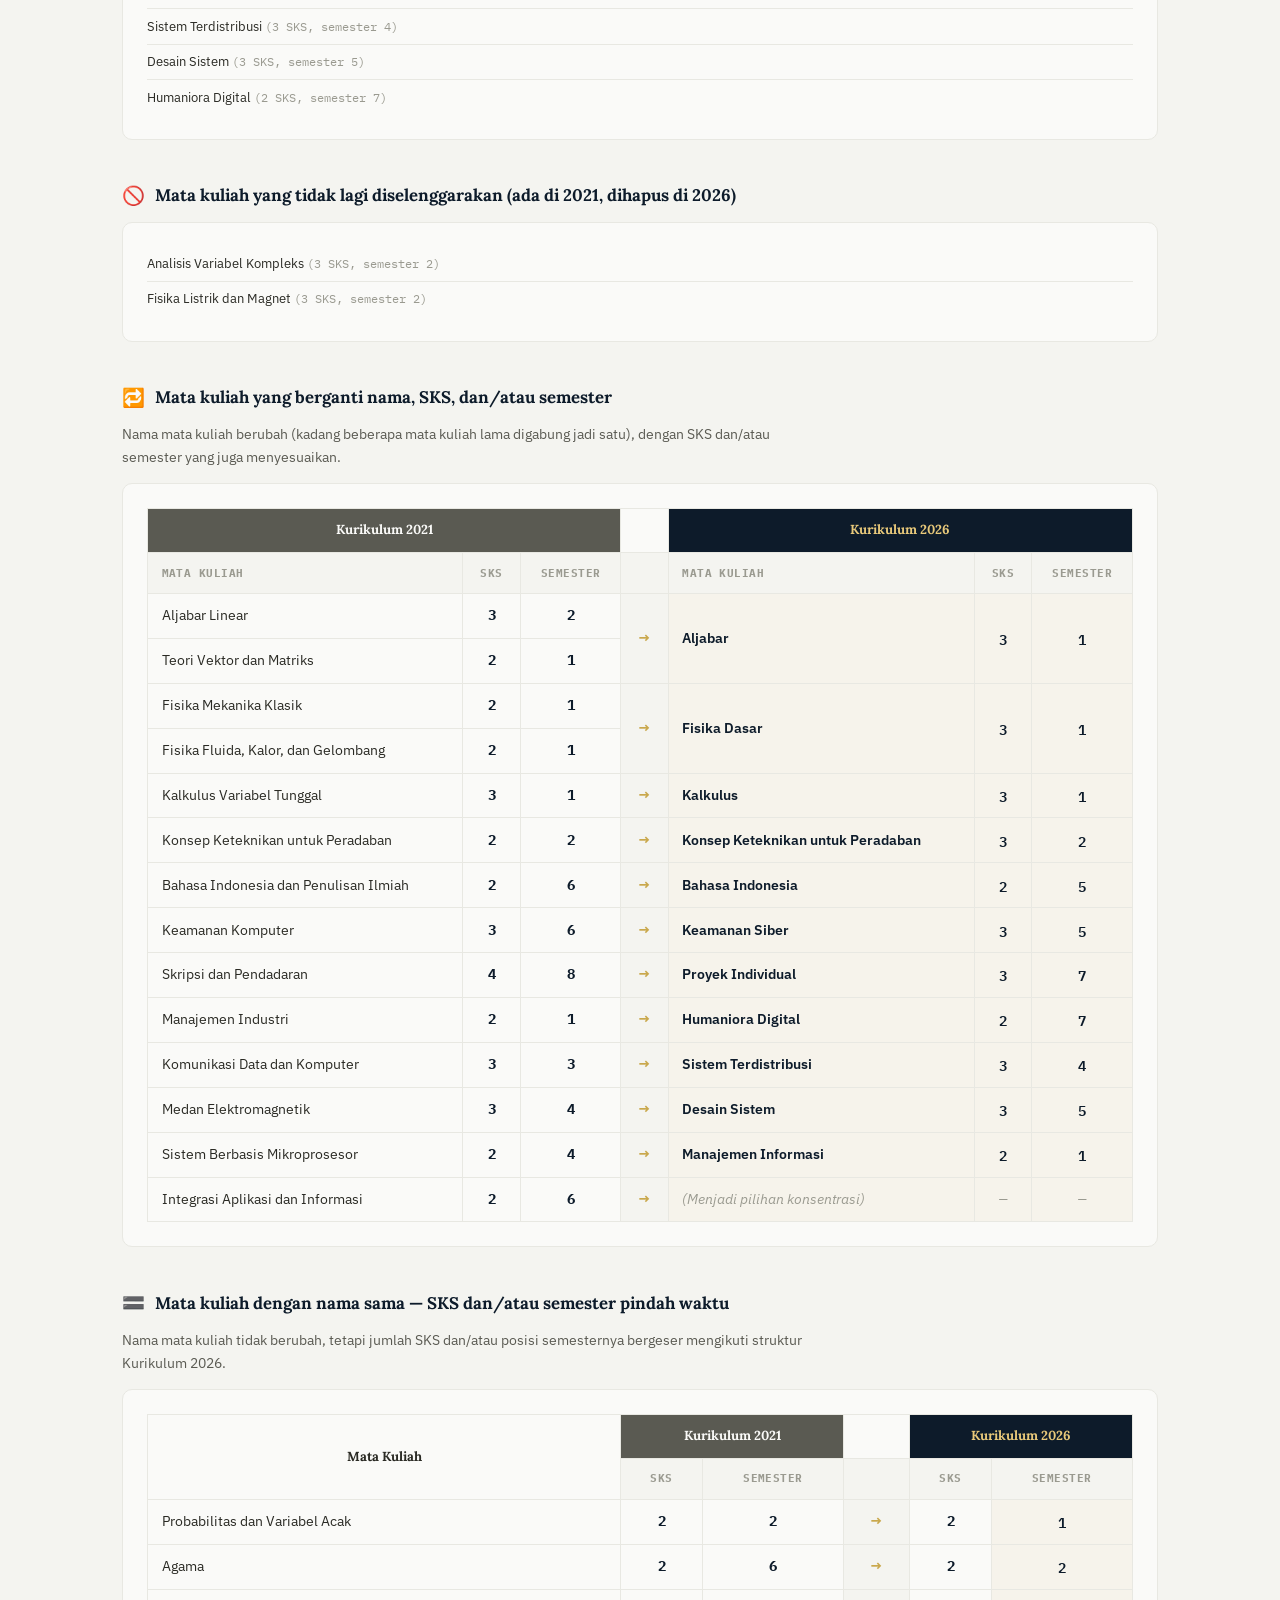
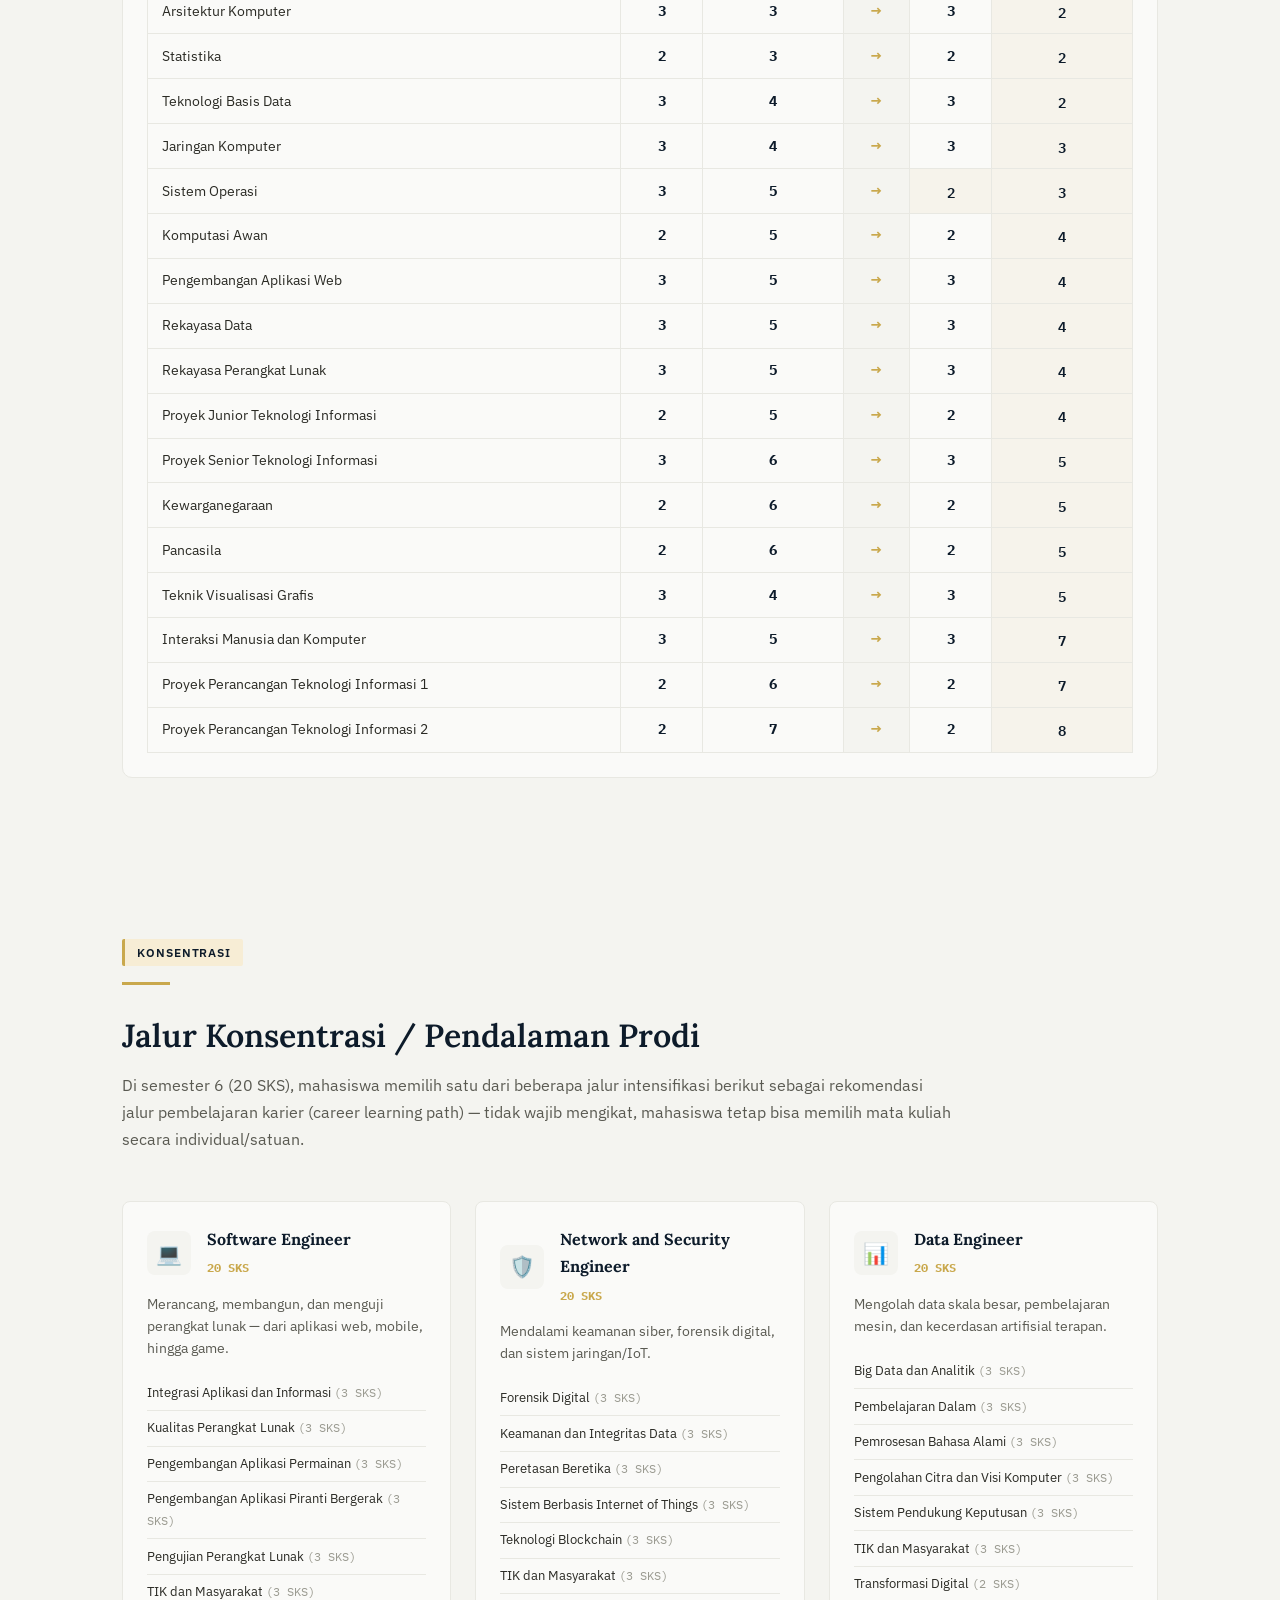
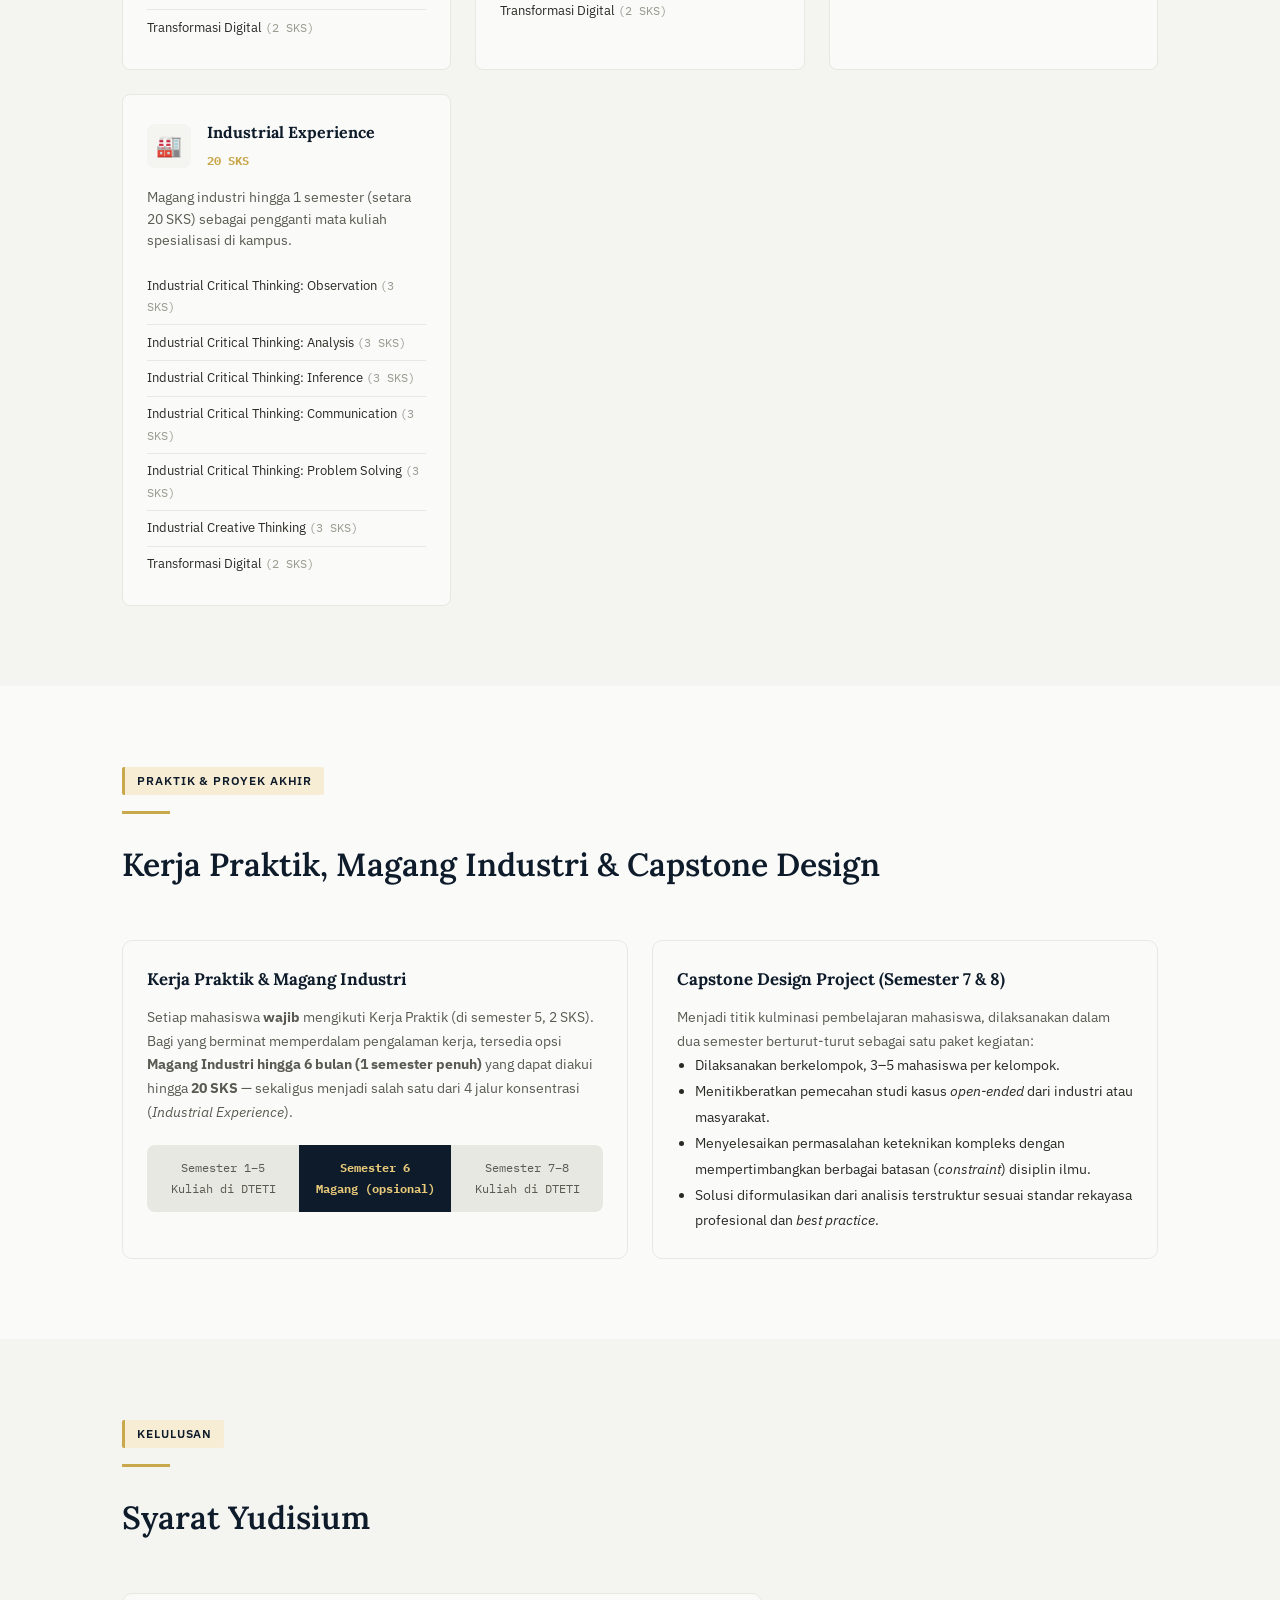
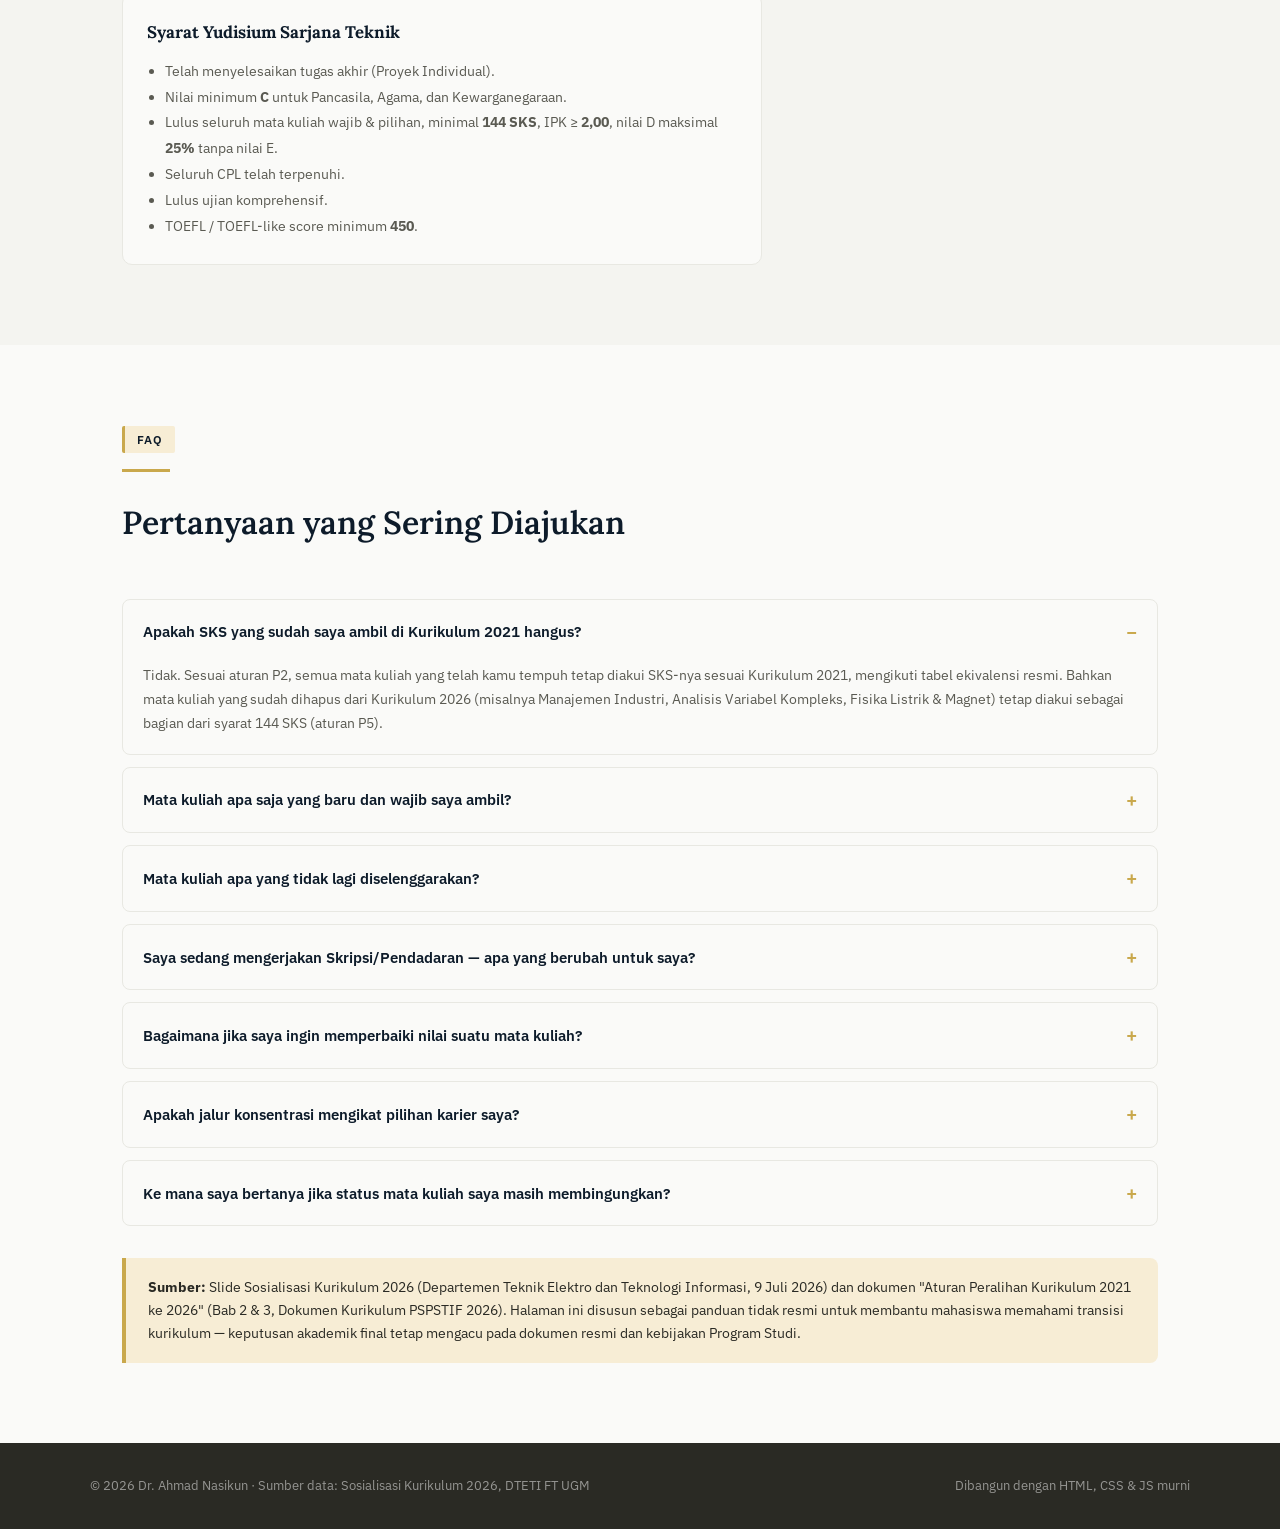
==== commit cf3ea5f4: "web-kur: util - removing the evaluasi pembelajaran" ====
--- a/kurikulum2026/index.html
+++ b/kurikulum2026/index.html
@@ -368,22 +368,13 @@
   <section id="kelulusan" class="kur-section alt section">
     <div class="container">
       <div class="section-header animate-on-scroll">
-        <span class="badge">Evaluasi &amp; Kelulusan</span>
-        <div class="divider"></div>
-        <h2>Evaluasi Pembelajaran &amp; Syarat Yudisium</h2>
-      </div>
-
-      <div class="kur-grid animate-on-scroll">
-        <div class="kur-card">
-          <h3 style="font-family:var(--font-serif);color:var(--navy);font-size:1.05rem;margin-bottom:0.75rem;">Sistem Evaluasi Pembelajaran</h3>
-          <ul style="font-size:0.85rem;color:var(--gray-600);line-height:1.9;padding-left:1.1rem;">
-            <li>Penilaian mengacu pemetaan CPL–CPMK; tiap mata kuliah minimal 1x UTS dan 1x UAS.</li>
-            <li>Ketercapaian CPMK diukur melalui sistem internal <strong>Abetsys</strong>.</li>
-            <li>Evaluasi CPMK dilakukan tiap semester; evaluasi CPL tiap tahun akademik.</li>
-            <li>Perbaikan berkelanjutan mengikuti siklus <strong>Plan–Do–Check–Act (PDCA)</strong>.</li>
-          </ul>
-        </div>
-        <div class="kur-card">
+        <span class="badge">Kelulusan</span>
+        <div class="divider"></div>
+        <h2>Syarat Yudisium</h2>
+      </div>
+
+      <div class="animate-on-scroll">
+        <div class="kur-card" style="max-width:40rem;">
           <h3 style="font-family:var(--font-serif);color:var(--navy);font-size:1.05rem;margin-bottom:0.75rem;">Syarat Yudisium Sarjana Teknik</h3>
           <ul style="font-size:0.85rem;color:var(--gray-600);line-height:1.9;padding-left:1.1rem;">
             <li>Telah menyelesaikan tugas akhir (Proyek Individual).</li>
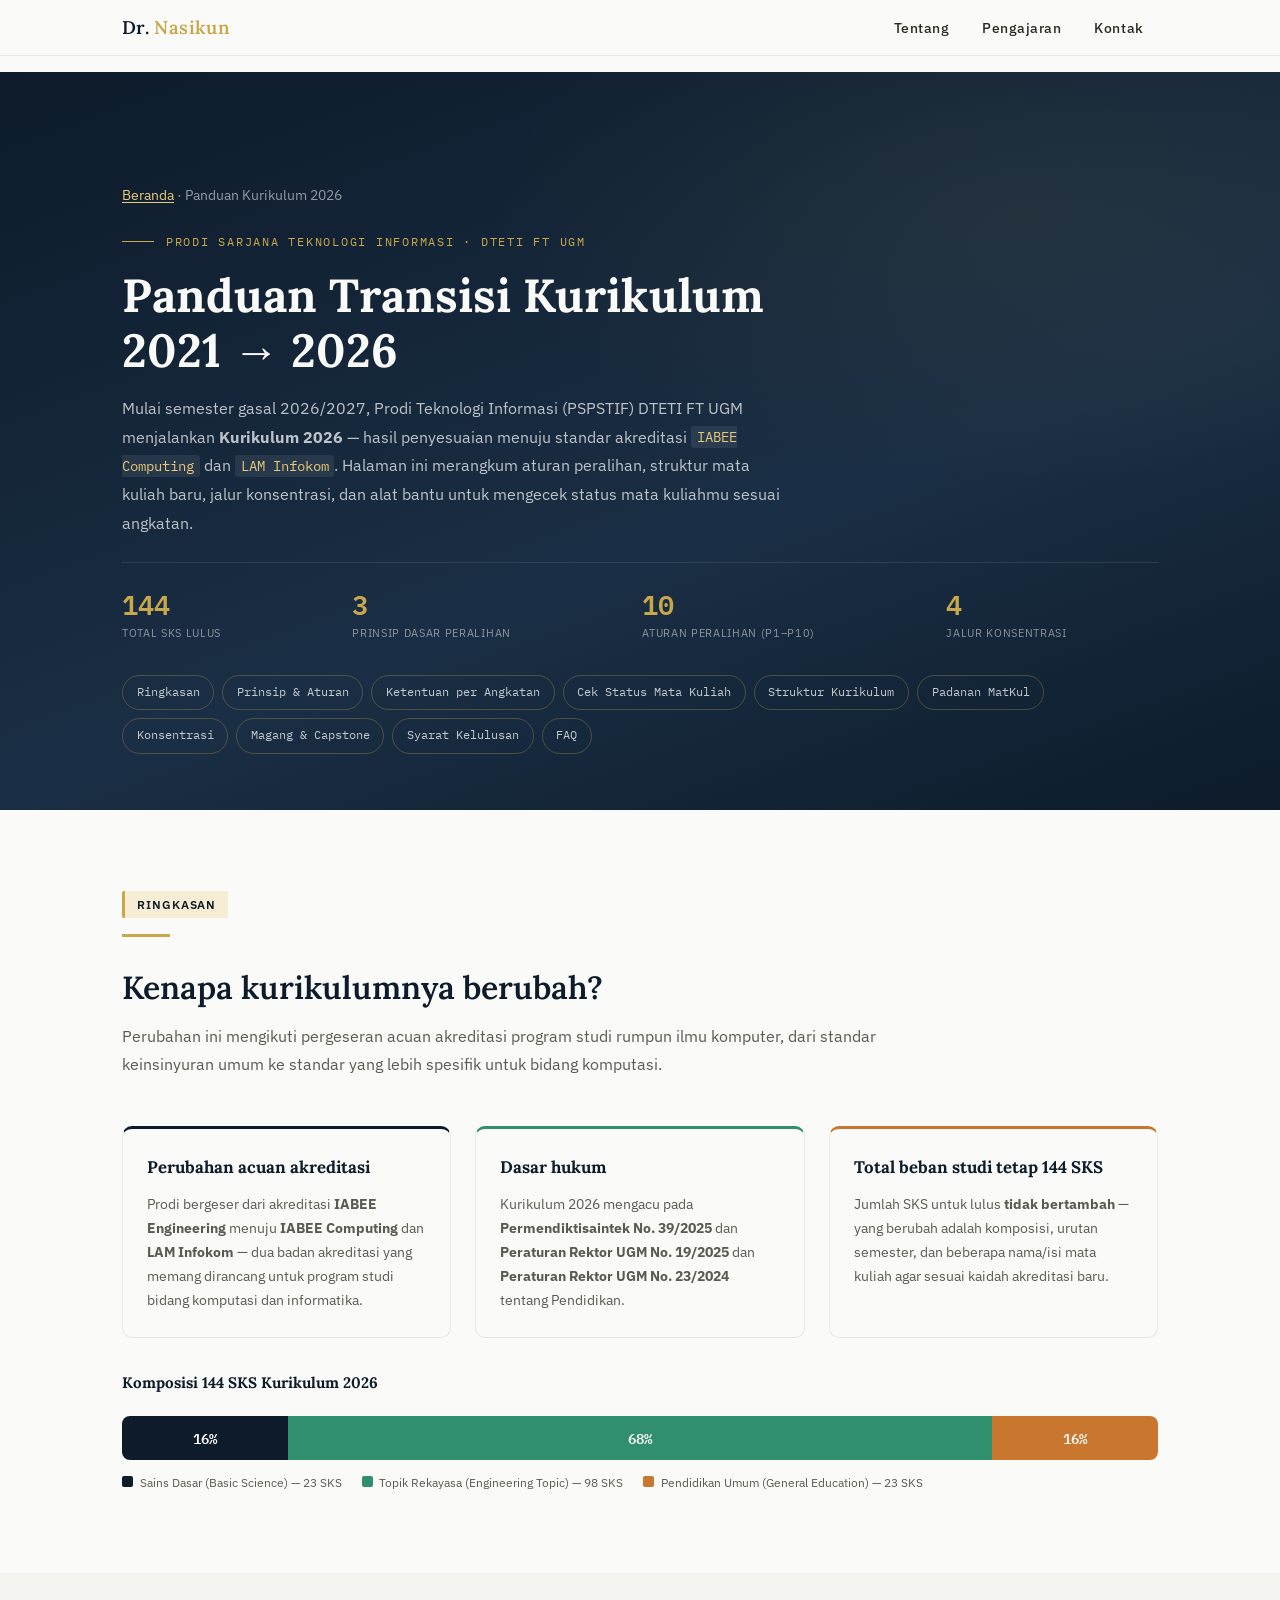
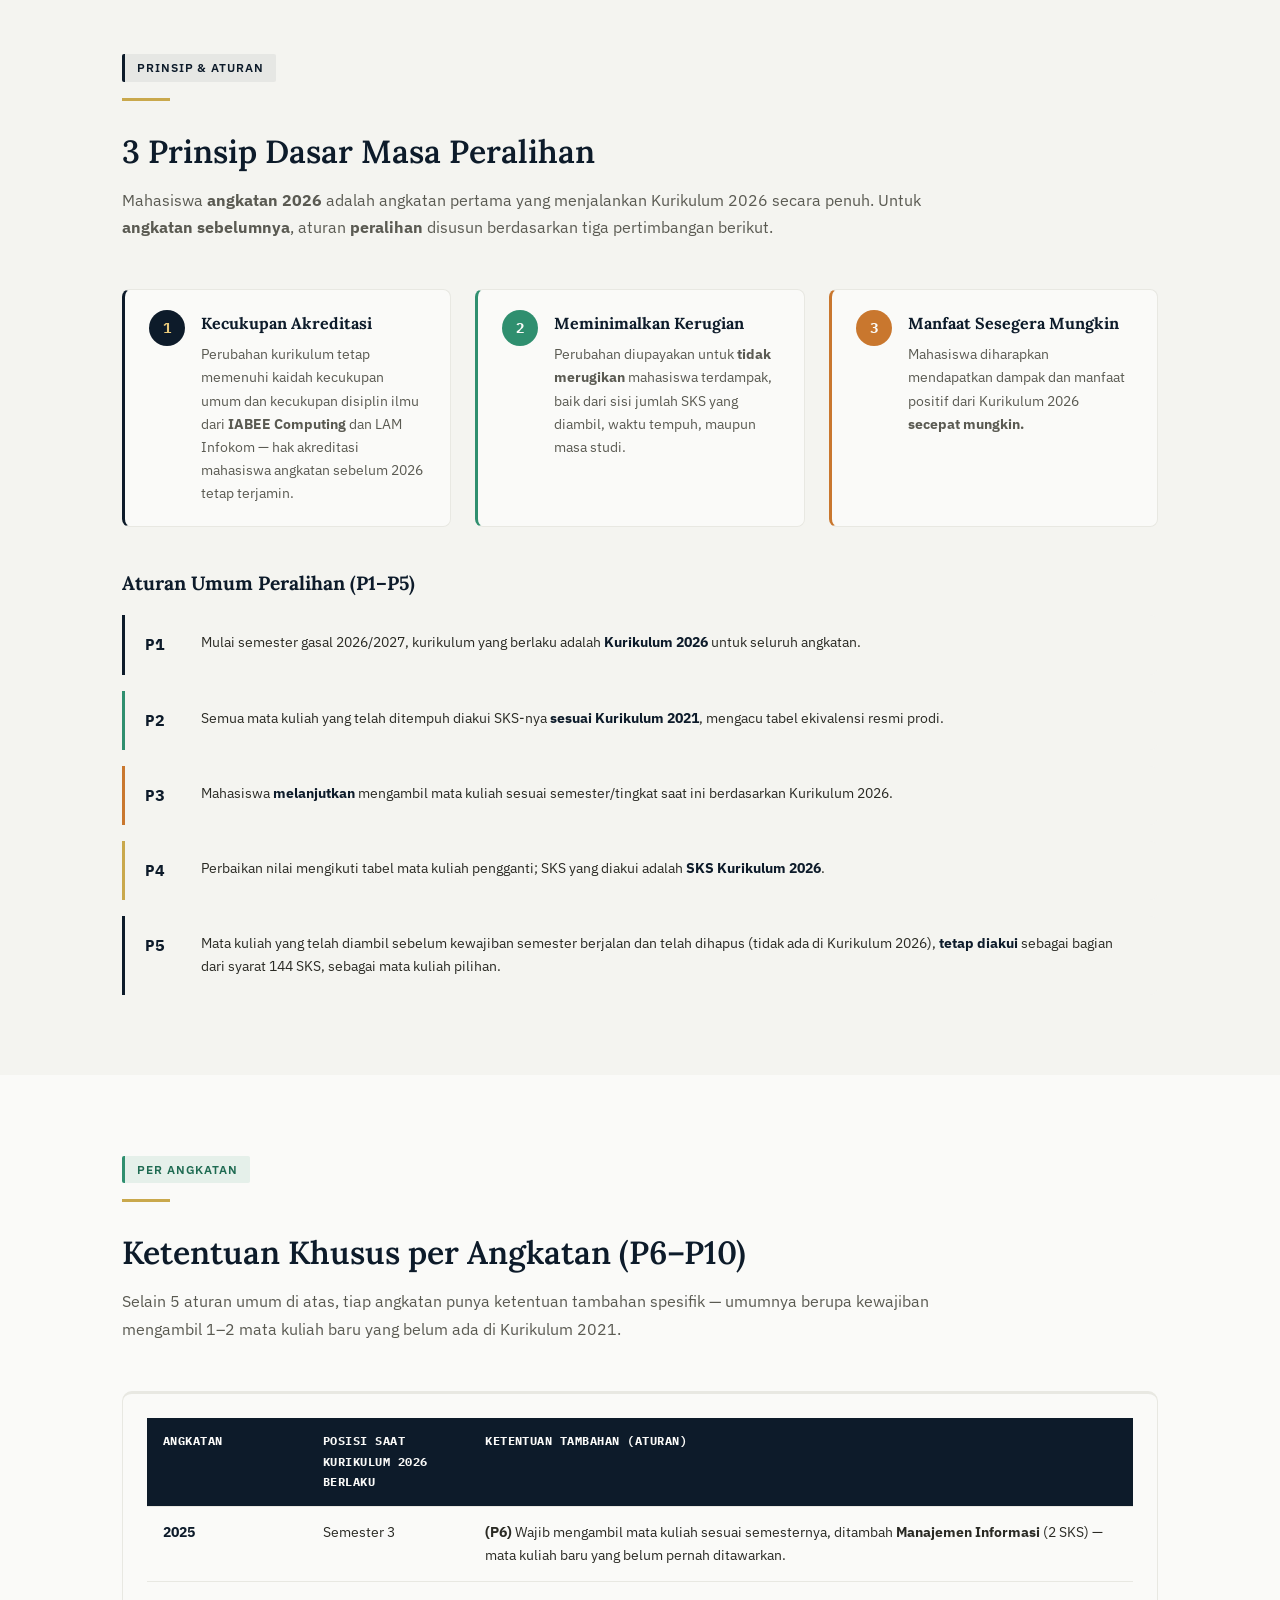
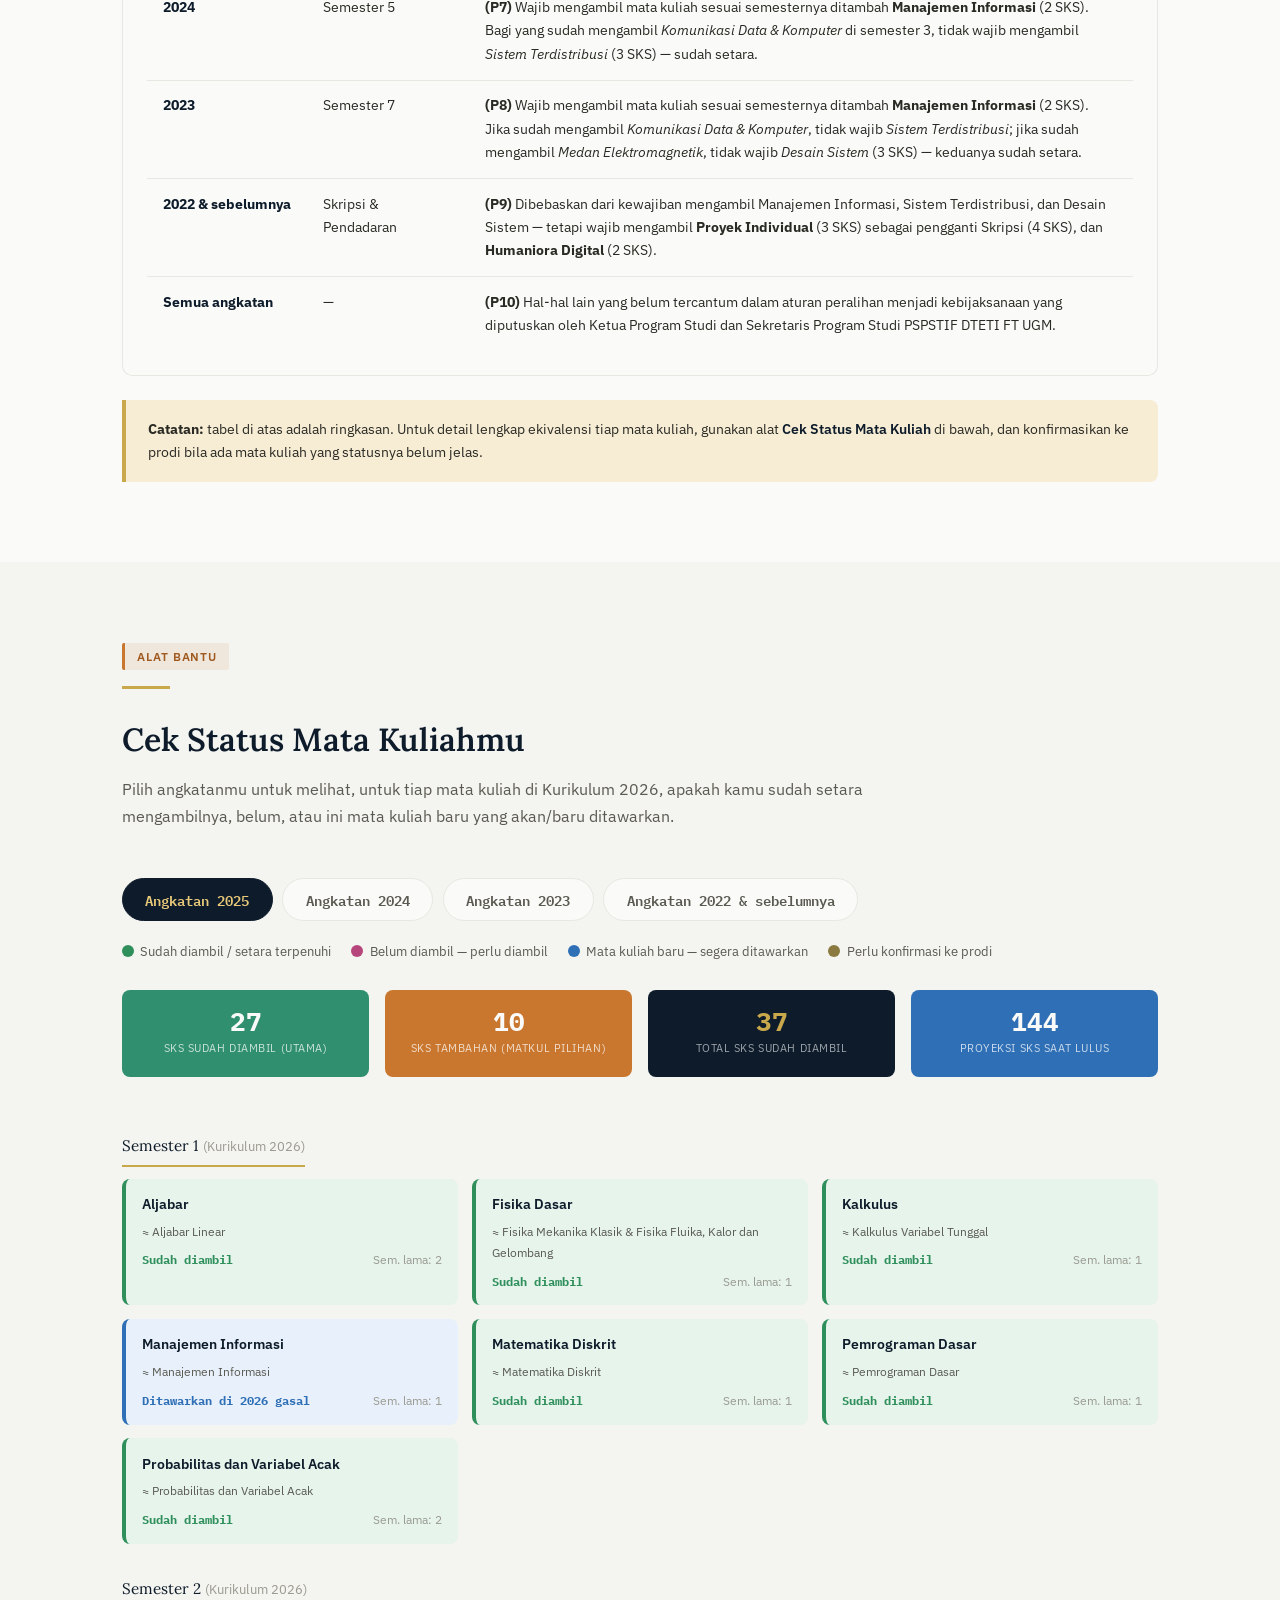
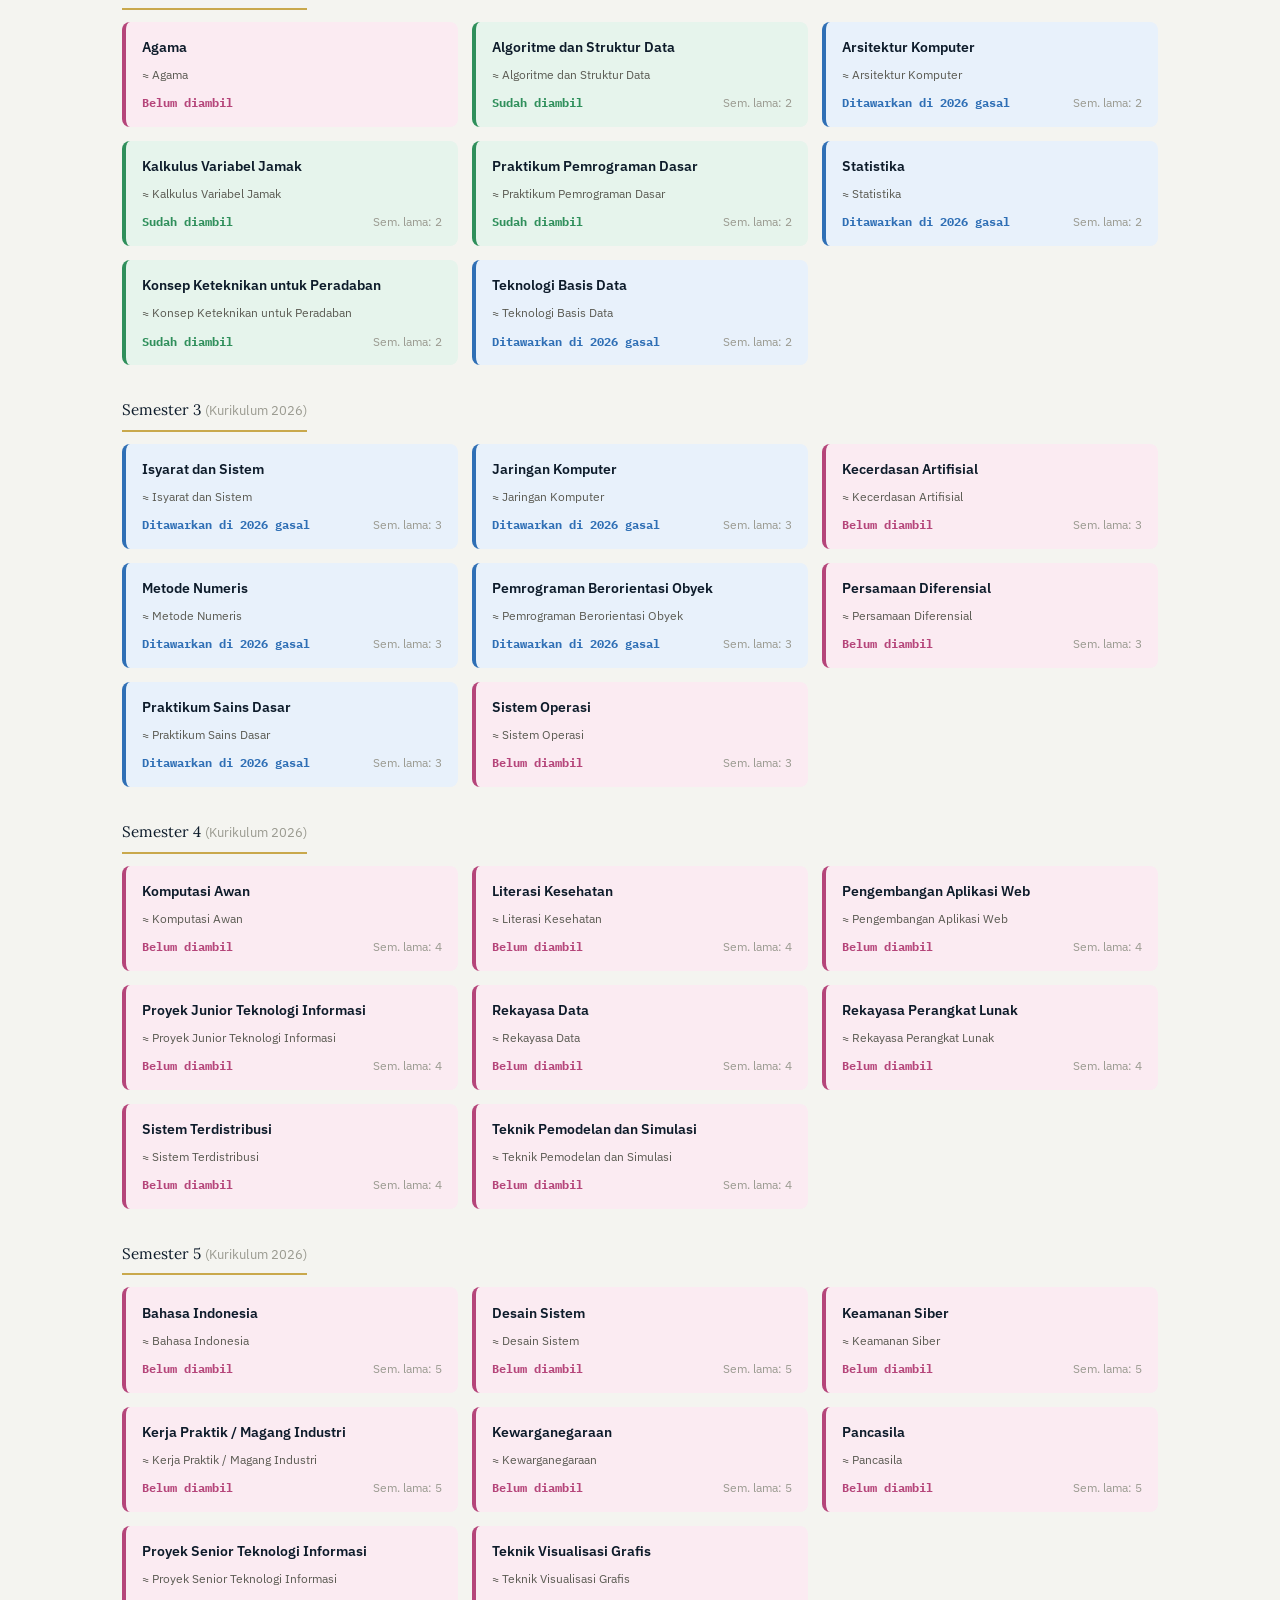
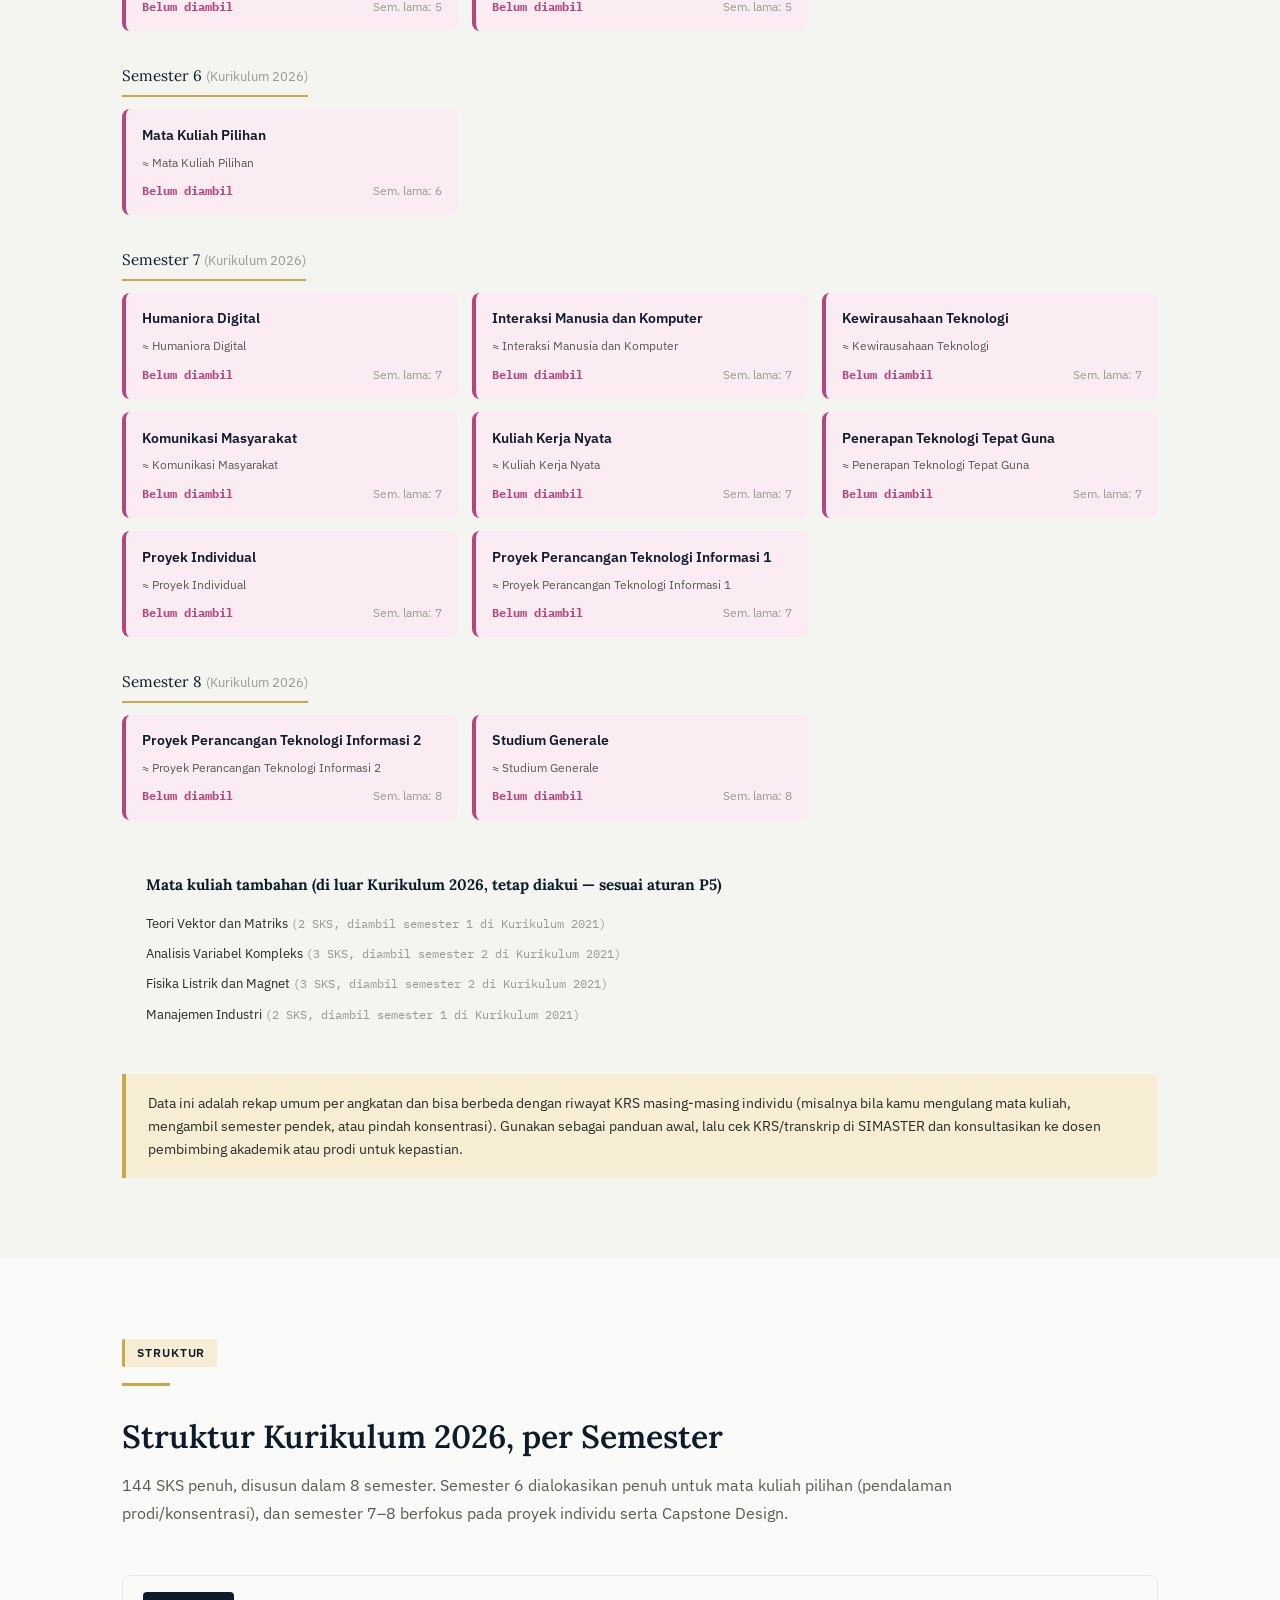
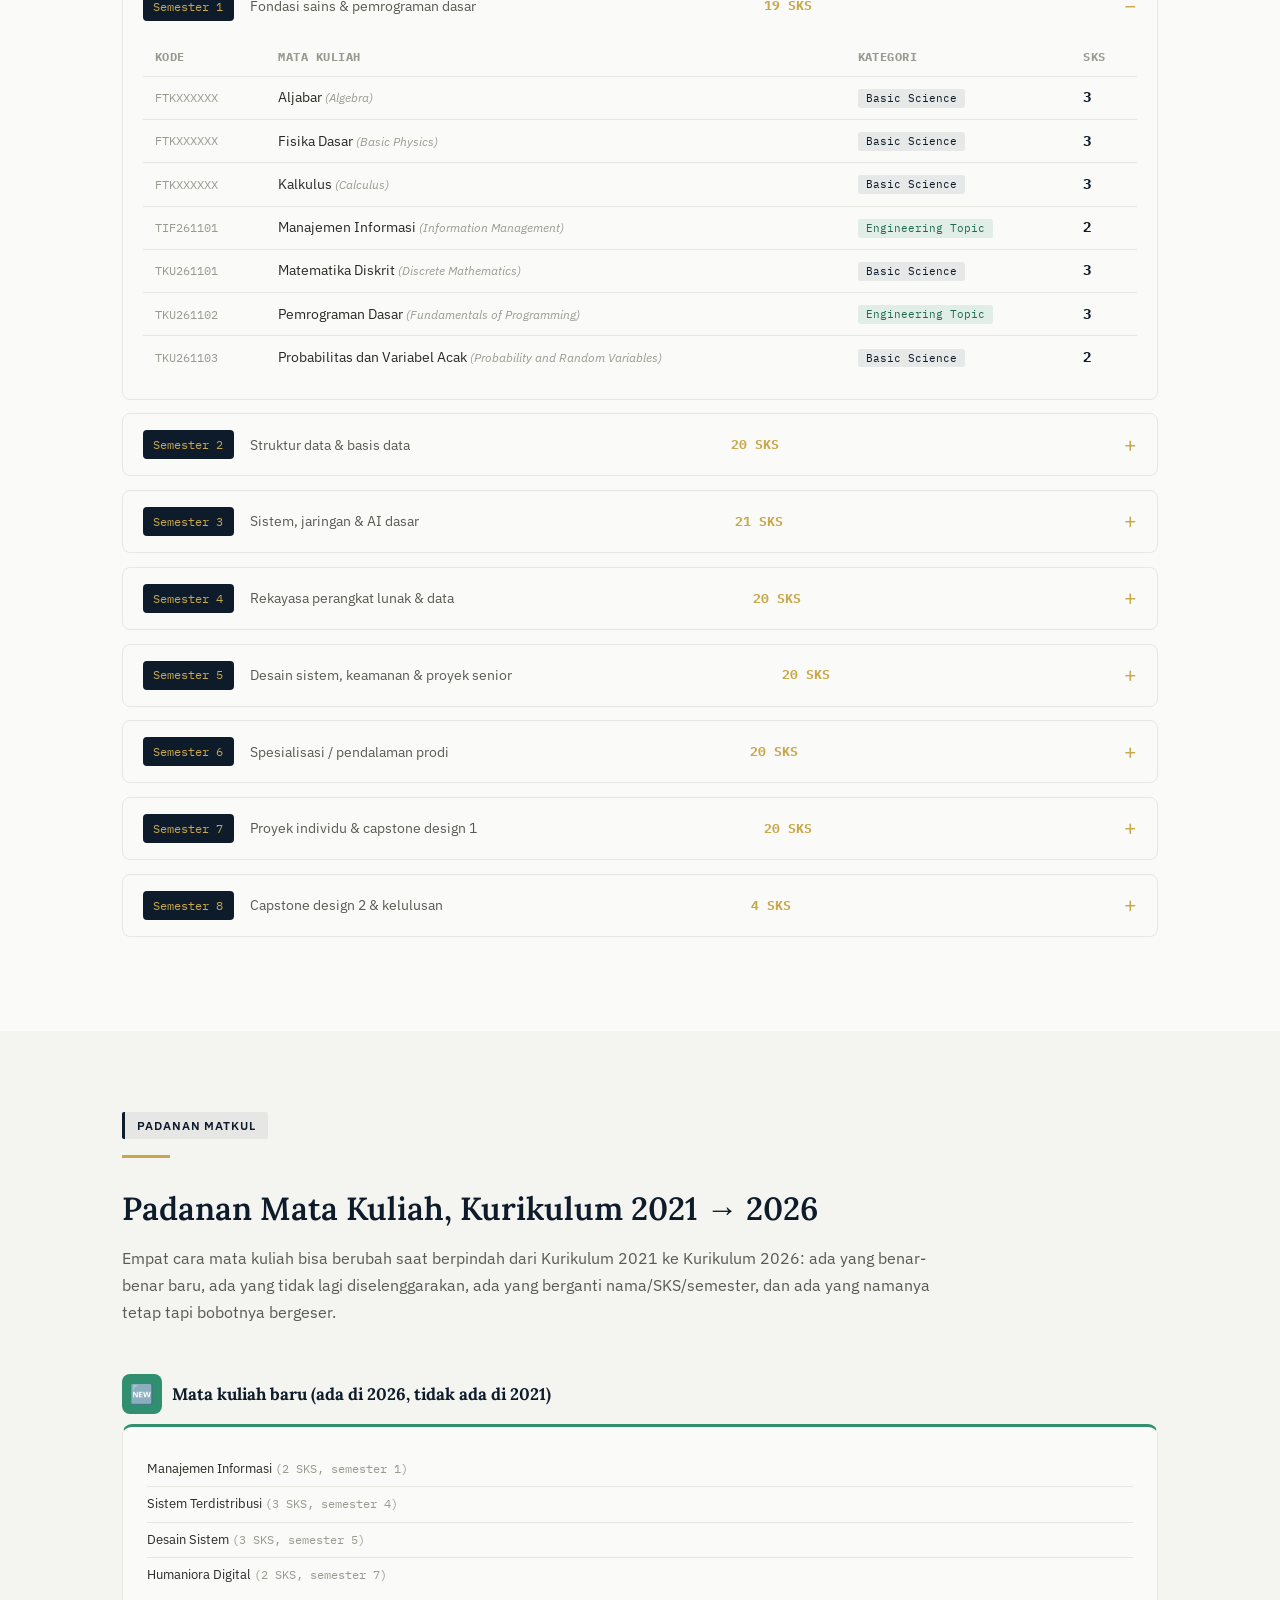
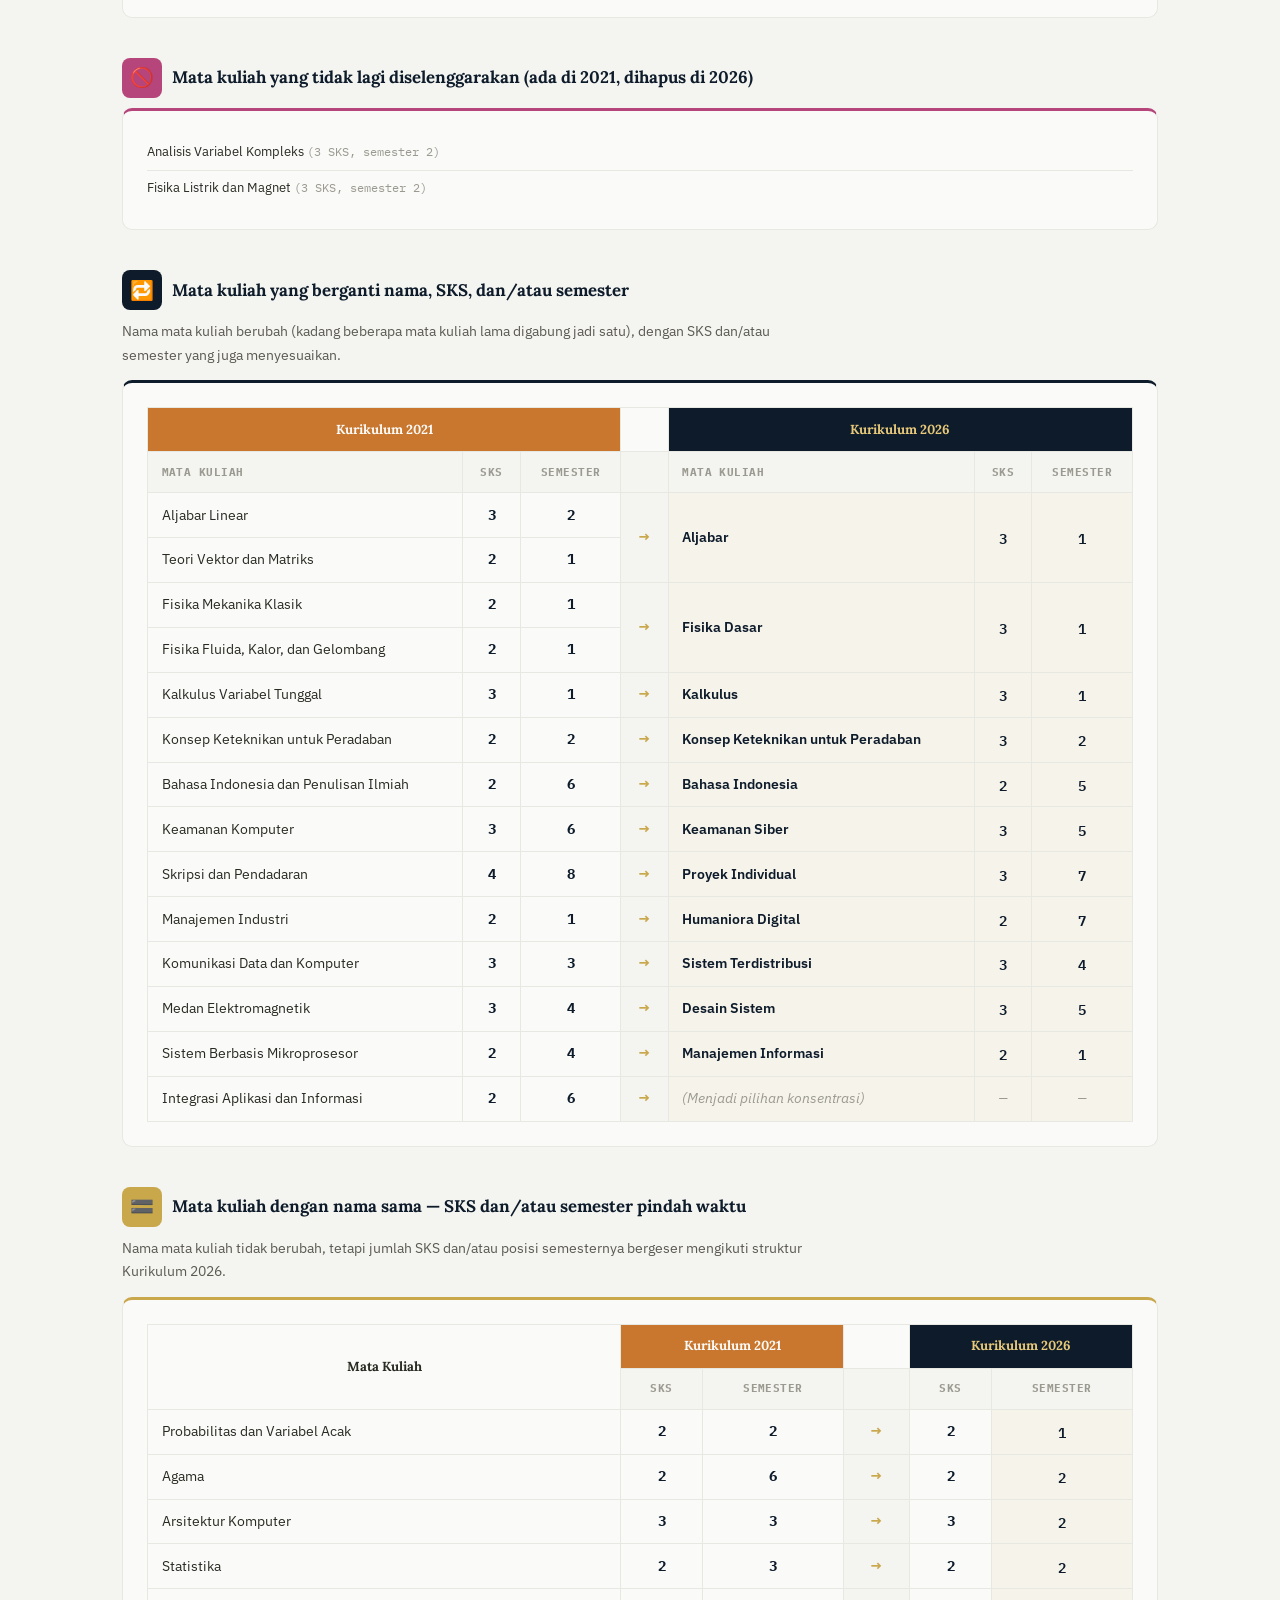
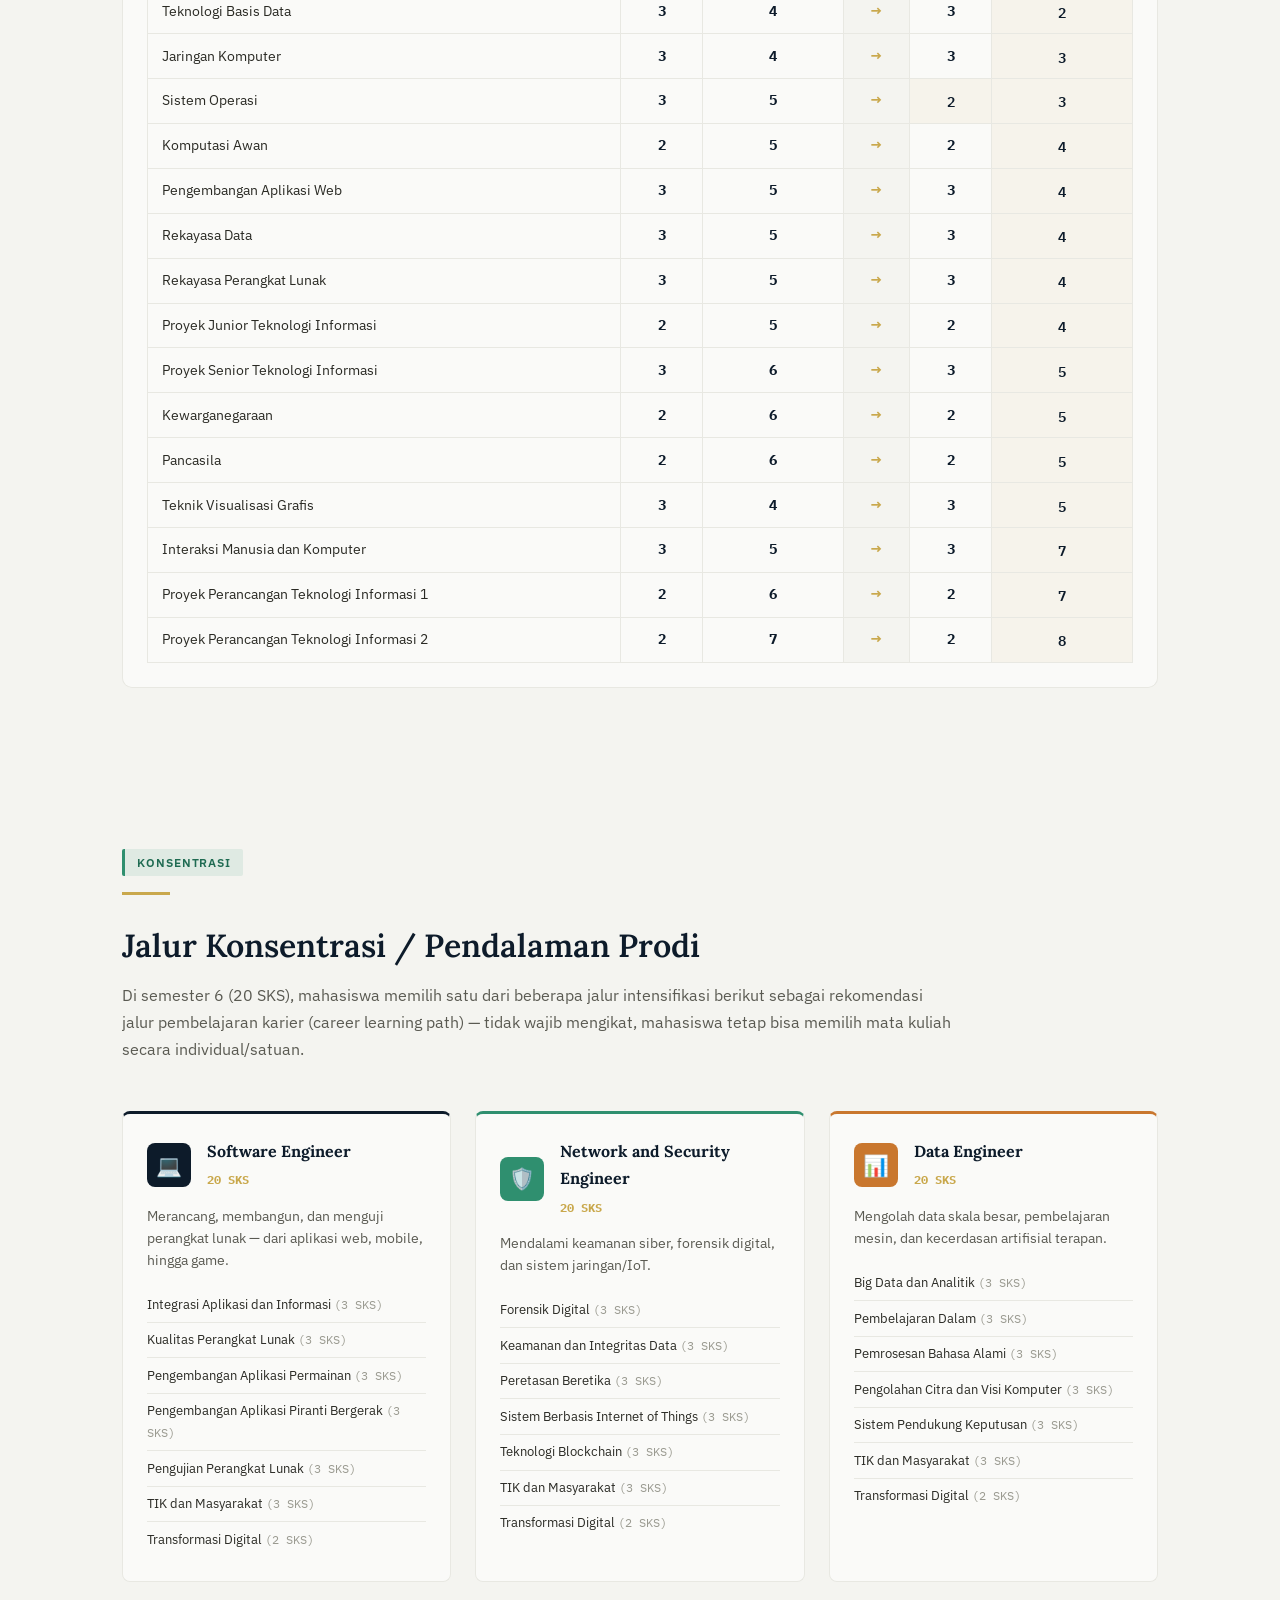
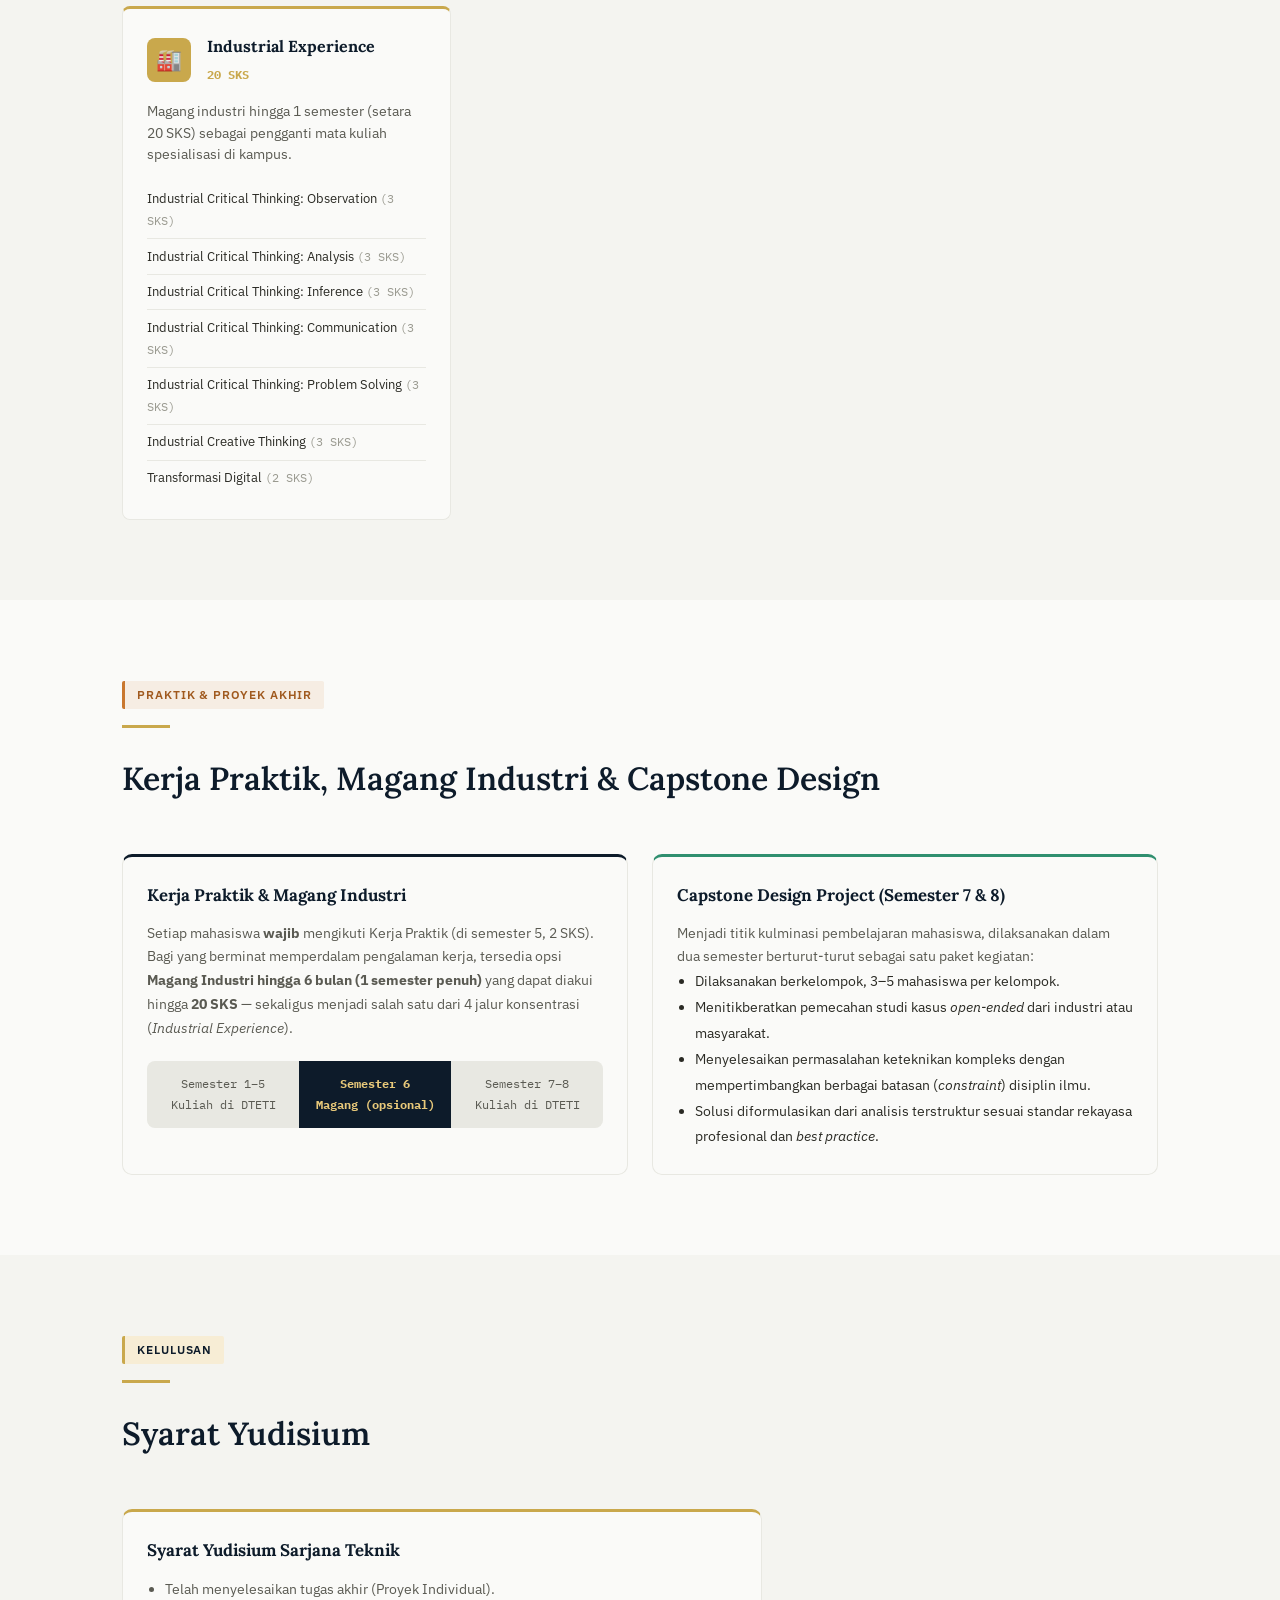
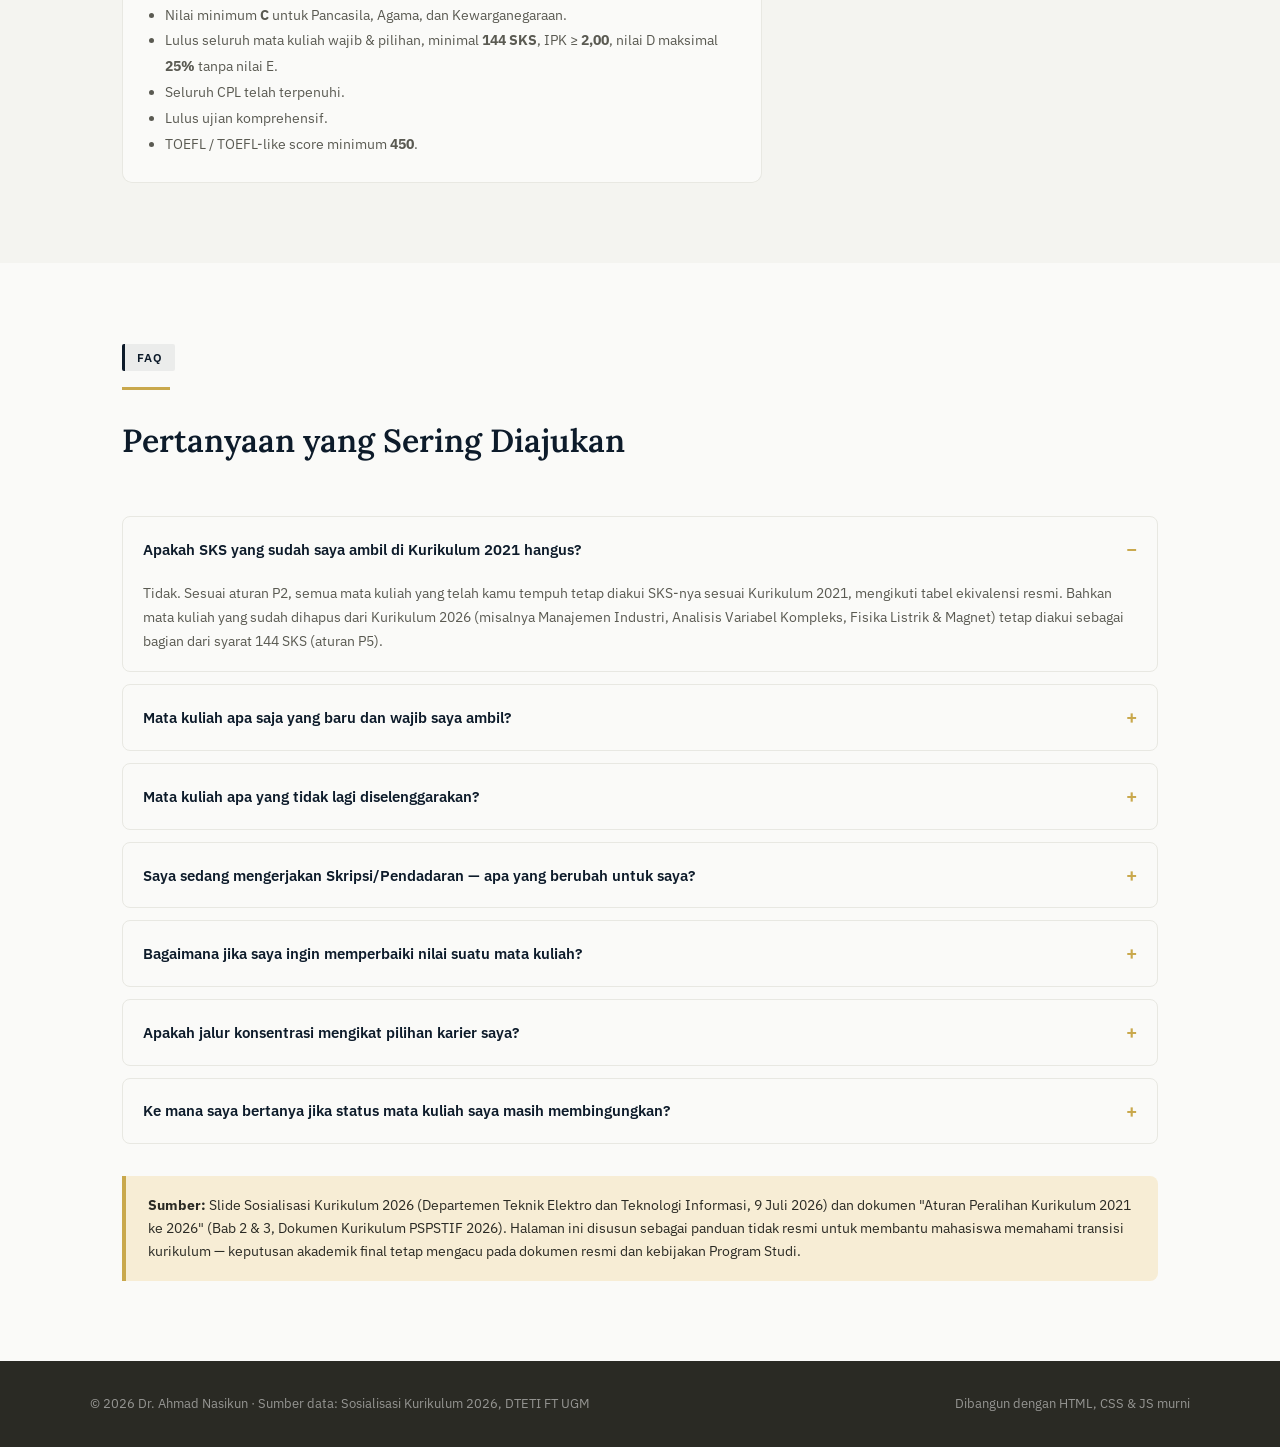
==== commit 5248c209: "web-kur: util - web lebih berwarna" ====
--- a/kurikulum2026/index.html
+++ b/kurikulum2026/index.html
@@ -123,7 +123,7 @@
   <section id="prinsip" class="kur-section alt section">
     <div class="container">
       <div class="section-header animate-on-scroll">
-        <span class="badge">Prinsip &amp; Aturan</span>
+        <span class="badge badge-kur-navy">Prinsip &amp; Aturan</span>
         <div class="divider"></div>
         <h2>3 Prinsip Dasar Masa Peralihan</h2>
         <p>Mahasiswa <strong>angkatan 2026 </strong>adalah angkatan pertama yang menjalankan Kurikulum 2026 secara penuh. 
@@ -160,7 +160,7 @@
   <section id="per-angkatan" class="kur-section section">
     <div class="container">
       <div class="section-header animate-on-scroll">
-        <span class="badge">Per Angkatan</span>
+        <span class="badge badge-kur-green">Per Angkatan</span>
         <div class="divider"></div>
         <h2>Ketentuan Khusus per Angkatan (P6–P10)</h2>
         <p>Selain 5 aturan umum di atas, tiap angkatan punya ketentuan tambahan spesifik — umumnya berupa kewajiban mengambil 1–2 mata kuliah baru yang belum ada di Kurikulum 2021.</p>
@@ -211,7 +211,7 @@
   <section id="cek-status" class="kur-section alt section">
     <div class="container">
       <div class="section-header animate-on-scroll">
-        <span class="badge">Alat Bantu</span>
+        <span class="badge badge-kur-orange">Alat Bantu</span>
         <div class="divider"></div>
         <h2>Cek Status Mata Kuliahmu</h2>
         <p>Pilih angkatanmu untuk melihat, untuk tiap mata kuliah di Kurikulum 2026, apakah kamu sudah setara mengambilnya, belum, atau ini mata kuliah baru yang akan/baru ditawarkan.</p>
@@ -232,10 +232,10 @@
       </div>
 
       <div class="kur-summary-row animate-on-scroll">
-        <div class="kur-summary-card"><div class="stat-num" id="stat-utama">–</div><div class="stat-label">SKS sudah diambil (utama)</div></div>
-        <div class="kur-summary-card"><div class="stat-num" id="stat-tambahan">–</div><div class="stat-label">SKS tambahan (MatKul Pilihan)</div></div>
+        <div class="kur-summary-card accent-green"><div class="stat-num" id="stat-utama">–</div><div class="stat-label">SKS sudah diambil (utama)</div></div>
+        <div class="kur-summary-card accent-orange"><div class="stat-num" id="stat-tambahan">–</div><div class="stat-label">SKS tambahan (MatKul Pilihan)</div></div>
         <div class="kur-summary-card"><div class="stat-num" id="stat-total">–</div><div class="stat-label">Total SKS sudah diambil</div></div>
-        <div class="kur-summary-card"><div class="stat-num" id="stat-proyeksi">–</div><div class="stat-label">Proyeksi SKS saat lulus</div></div>
+        <div class="kur-summary-card accent-blue"><div class="stat-num" id="stat-proyeksi">–</div><div class="stat-label">Proyeksi SKS saat lulus</div></div>
       </div>
 
       <div id="checker-table-container" class="animate-on-scroll"></div>
@@ -271,34 +271,34 @@
   <section id="padanan" class="kur-section alt section">
     <div class="container">
       <div class="section-header animate-on-scroll">
-        <span class="badge">Padanan MatKul</span>
+        <span class="badge badge-kur-navy">Padanan MatKul</span>
         <div class="divider"></div>
         <h2>Padanan Mata Kuliah, Kurikulum 2021 → 2026</h2>
         <p>Empat cara mata kuliah bisa berubah saat berpindah dari Kurikulum 2021 ke Kurikulum 2026: ada yang benar-benar baru, ada yang tidak lagi diselenggarakan, ada yang berganti nama/SKS/semester, dan ada yang namanya tetap tapi bobotnya bergeser.</p>
       </div>
 
       <div class="kur-padanan-group animate-on-scroll">
-        <h3><span class="kur-padanan-icon">🆕</span> Mata kuliah baru (ada di 2026, tidak ada di 2021)</h3>
-        <div id="padanan-baru-content" class="kur-card"></div>
+        <h3><span class="kur-padanan-icon kur-icon-chip accent-green">🆕</span> Mata kuliah baru (ada di 2026, tidak ada di 2021)</h3>
+        <div id="padanan-baru-content" class="kur-card accent-green"></div>
       </div>
 
       <div class="kur-padanan-group animate-on-scroll">
-        <h3><span class="kur-padanan-icon">🚫</span> Mata kuliah yang tidak lagi diselenggarakan (ada di 2021, dihapus di 2026)</h3>
-        <div id="padanan-dihapus-content" class="kur-card"></div>
+        <h3><span class="kur-padanan-icon kur-icon-chip accent-pink">🚫</span> Mata kuliah yang tidak lagi diselenggarakan (ada di 2021, dihapus di 2026)</h3>
+        <div id="padanan-dihapus-content" class="kur-card accent-pink"></div>
       </div>
 
       <div class="kur-padanan-group animate-on-scroll">
-        <h3><span class="kur-padanan-icon">🔁</span> Mata kuliah yang berganti nama, SKS, dan/atau semester</h3>
+        <h3><span class="kur-padanan-icon kur-icon-chip accent-navy">🔁</span> Mata kuliah yang berganti nama, SKS, dan/atau semester</h3>
         <p class="kur-padanan-sub">Nama mata kuliah berubah (kadang beberapa mata kuliah lama digabung jadi satu), dengan SKS dan/atau semester yang juga menyesuaikan.</p>
-        <div class="kur-card" style="overflow-x:auto;">
+        <div class="kur-card accent-navy" style="overflow-x:auto;">
           <table class="kur-padanan-table" id="padanan-berubah-table"></table>
         </div>
       </div>
 
       <div class="kur-padanan-group animate-on-scroll">
-        <h3><span class="kur-padanan-icon">🟰</span> Mata kuliah dengan nama sama — SKS dan/atau semester pindah waktu</h3>
+        <h3><span class="kur-padanan-icon kur-icon-chip accent-gold">🟰</span> Mata kuliah dengan nama sama — SKS dan/atau semester pindah waktu</h3>
         <p class="kur-padanan-sub">Nama mata kuliah tidak berubah, tetapi jumlah SKS dan/atau posisi semesternya bergeser mengikuti struktur Kurikulum 2026.</p>
-        <div class="kur-card" id="padanan-tetap-content" style="overflow-x:auto;"></div>
+        <div class="kur-card accent-gold" id="padanan-tetap-content" style="overflow-x:auto;"></div>
       </div>
     </div>
   </section>
@@ -307,7 +307,7 @@
   <section id="konsentrasi" class="kur-section alt section">
     <div class="container">
       <div class="section-header animate-on-scroll">
-        <span class="badge">Konsentrasi</span>
+        <span class="badge badge-kur-green">Konsentrasi</span>
         <div class="divider"></div>
         <h2>Jalur Konsentrasi / Pendalaman Prodi</h2>
         <p>Di semester 6 (20 SKS), mahasiswa memilih satu dari beberapa jalur intensifikasi berikut sebagai rekomendasi jalur pembelajaran karier (career learning path) — tidak wajib mengikat, mahasiswa tetap bisa memilih mata kuliah secara individual/satuan.</p>
@@ -328,7 +328,7 @@
   <section id="magang" class="kur-section section">
     <div class="container">
       <div class="section-header animate-on-scroll">
-        <span class="badge">Praktik &amp; Proyek Akhir</span>
+        <span class="badge badge-kur-orange">Praktik &amp; Proyek Akhir</span>
         <div class="divider"></div>
         <h2>Kerja Praktik, Magang Industri &amp; Capstone Design</h2>
       </div>
@@ -374,7 +374,7 @@
       </div>
 
       <div class="animate-on-scroll">
-        <div class="kur-card" style="max-width:40rem;">
+        <div class="kur-card accent-gold" style="max-width:40rem;">
           <h3 style="font-family:var(--font-serif);color:var(--navy);font-size:1.05rem;margin-bottom:0.75rem;">Syarat Yudisium Sarjana Teknik</h3>
           <ul style="font-size:0.85rem;color:var(--gray-600);line-height:1.9;padding-left:1.1rem;">
             <li>Telah menyelesaikan tugas akhir (Proyek Individual).</li>
@@ -393,7 +393,7 @@
   <section id="faq" class="kur-section section">
     <div class="container">
       <div class="section-header animate-on-scroll">
-        <span class="badge">FAQ</span>
+        <span class="badge badge-kur-navy">FAQ</span>
         <div class="divider"></div>
         <h2>Pertanyaan yang Sering Diajukan</h2>
       </div>
--- a/kurikulum2026/css/kurikulum.css
+++ b/kurikulum2026/css/kurikulum.css
@@ -14,7 +14,24 @@
   --kur-blue-bg:    #e8f1fb;
   --kur-check:      #8a7a3f;
   --kur-check-bg:   #f6f0dd;
-}
+
+  /* Accent rotation — extends the Basic Science / Engineering Topic / General
+     Education category colours already used for kategori badges, reused here
+     site-wide so cards, icons and section badges pick up more colour. */
+  --kur-accent-navy:        var(--navy);
+  --kur-accent-navy-bg:     rgba(13,27,42,0.06);
+  --kur-accent-green:       #2f8f6f;
+  --kur-accent-green-bg:    rgba(47,143,111,0.10);
+  --kur-accent-orange:      #c9772e;
+  --kur-accent-orange-bg:   rgba(201,119,46,0.10);
+  --kur-accent-gold:        var(--gold);
+  --kur-accent-gold-bg:     var(--gold-pale);
+}
+
+/* ── Section badge colour variants (extends .badge from ../css/style.css) ─ */
+.badge-kur-navy   { background: var(--kur-accent-navy-bg);   color: var(--navy);   border-left-color: var(--kur-accent-navy); }
+.badge-kur-green  { background: var(--kur-accent-green-bg);  color: #1f6b52;       border-left-color: var(--kur-accent-green); }
+.badge-kur-orange { background: var(--kur-accent-orange-bg); color: #a05a1f;       border-left-color: var(--kur-accent-orange); }
 
 /* ── Hero ──────────────────────────────────────────────────────── */
 .kur-hero {
@@ -121,10 +138,19 @@
 .kur-card {
   background: var(--white);
   border: 1px solid var(--gray-200);
+  border-top: 3px solid var(--gray-200);
   border-radius: 10px;
   padding: 1.5rem;
+  transition: transform var(--transition), box-shadow var(--transition);
 }
 .kur-section.alt .kur-card { background: var(--white); }
+
+/* Accent modifiers — apply an explicit colour, reusing the category palette */
+.kur-card.accent-navy   { border-top-color: var(--kur-accent-navy); }
+.kur-card.accent-green  { border-top-color: var(--kur-accent-green); }
+.kur-card.accent-orange { border-top-color: var(--kur-accent-orange); }
+.kur-card.accent-gold   { border-top-color: var(--kur-accent-gold); }
+.kur-card.accent-pink   { border-top-color: var(--kur-pink); }
 
 .kur-grid {
   display: grid;
@@ -132,6 +158,15 @@
   gap: 1.5rem;
 }
 .kur-grid.cols-3 { grid-template-columns: repeat(auto-fit, minmax(240px, 1fr)); }
+
+/* Cards inside a plain .kur-grid (no explicit accent-* given) rotate through
+   the palette automatically, so groups of cards read as a set rather than
+   a flat wall of white. */
+.kur-grid .kur-card:hover { transform: translateY(-3px); box-shadow: var(--shadow-sm); }
+.kur-grid .kur-card:nth-of-type(4n+1):not([class*="accent-"]) { border-top-color: var(--kur-accent-navy); }
+.kur-grid .kur-card:nth-of-type(4n+2):not([class*="accent-"]) { border-top-color: var(--kur-accent-green); }
+.kur-grid .kur-card:nth-of-type(4n+3):not([class*="accent-"]) { border-top-color: var(--kur-accent-orange); }
+.kur-grid .kur-card:nth-of-type(4n+4):not([class*="accent-"]) { border-top-color: var(--kur-accent-gold); }
 
 /* ── Composition bar (Basic Science / Engineering Topic / Gen Ed) ─ */
 .kur-composition {
@@ -163,6 +198,7 @@
   gap: 1rem;
   background: var(--white);
   border: 1px solid var(--gray-200);
+  border-left: 3px solid var(--gray-200);
   border-radius: 8px;
   padding: 1.25rem 1.5rem;
 }
@@ -180,6 +216,14 @@
 .kur-num-card h4 { font-family: var(--font-serif); font-size: 1rem; color: var(--navy); margin-bottom: 0.35rem; }
 .kur-num-card p { font-size: 0.88rem; color: var(--gray-600); line-height: 1.65; }
 
+/* Rotate the 1-2-3 principle badges through the accent palette */
+.kur-num-card:nth-of-type(3n+1) { border-left-color: var(--kur-accent-navy); }
+.kur-num-card:nth-of-type(3n+1) .kur-num-badge { background: var(--kur-accent-navy); color: var(--gold-light); }
+.kur-num-card:nth-of-type(3n+2) { border-left-color: var(--kur-accent-green); }
+.kur-num-card:nth-of-type(3n+2) .kur-num-badge { background: var(--kur-accent-green); color: var(--white); }
+.kur-num-card:nth-of-type(3n+3) { border-left-color: var(--kur-accent-orange); }
+.kur-num-card:nth-of-type(3n+3) .kur-num-badge { background: var(--kur-accent-orange); color: var(--white); }
+
 .kur-rule-list { display: flex; flex-direction: column; gap: 1rem; }
 .kur-rule-item {
   display: flex; gap: 1rem;
@@ -188,6 +232,11 @@
   border-radius: 0 8px 8px 0;
   padding: 1rem 1.25rem;
 }
+/* Rotate P1–P5 left-border accents so the checklist doesn't read as one flat block */
+.kur-rule-item:nth-of-type(4n+1) { border-left-color: var(--kur-accent-navy); }
+.kur-rule-item:nth-of-type(4n+2) { border-left-color: var(--kur-accent-green); }
+.kur-rule-item:nth-of-type(4n+3) { border-left-color: var(--kur-accent-orange); }
+.kur-rule-item:nth-of-type(4n+4) { border-left-color: var(--kur-accent-gold); }
 .kur-rule-code {
   font-family: var(--font-mono);
   font-weight: 700;
@@ -211,6 +260,7 @@
   margin-bottom: 0.65rem;
 }
 .kur-padanan-icon { font-size: 1.15rem; }
+.kur-padanan-icon.kur-icon-chip { font-size: 1.2rem; }
 .kur-padanan-sub { font-size: 0.85rem; color: var(--gray-600); margin-bottom: 0.85rem; max-width: 44rem; }
 
 .kur-pending-note {
@@ -238,7 +288,7 @@
   font-size: 0.82rem;
   text-align: center;
 }
-.kur-padanan-table thead tr:first-child th.th-2021 { background: var(--gray-600); color: var(--white); }
+.kur-padanan-table thead tr:first-child th.th-2021 { background: var(--kur-accent-orange); color: var(--white); }
 .kur-padanan-table thead tr:first-child th.th-2026 { background: var(--navy); color: var(--gold-light); }
 .kur-padanan-table thead tr:last-child th {
   font-family: var(--font-mono);
@@ -349,6 +399,7 @@
 .kur-jalur-card {
   background: var(--white);
   border: 1px solid var(--gray-200);
+  border-top: 3px solid var(--gray-200);
   border-radius: 8px;
   padding: 1.5rem;
   transition: transform var(--transition), box-shadow var(--transition);
@@ -361,7 +412,30 @@
   border-radius: 8px;
   display: flex; align-items: center; justify-content: center;
   font-size: 1.3rem; flex-shrink: 0;
-}
+  color: var(--white);
+}
+.kur-jalur-card.accent-navy   { border-top-color: var(--kur-accent-navy); }
+.kur-jalur-card.accent-green  { border-top-color: var(--kur-accent-green); }
+.kur-jalur-card.accent-orange { border-top-color: var(--kur-accent-orange); }
+.kur-jalur-card.accent-gold   { border-top-color: var(--kur-accent-gold); }
+.kur-jalur-icon.accent-navy   { background: var(--kur-accent-navy); }
+.kur-jalur-icon.accent-green  { background: var(--kur-accent-green); }
+.kur-jalur-icon.accent-orange { background: var(--kur-accent-orange); }
+.kur-jalur-icon.accent-gold   { background: var(--kur-accent-gold); color: var(--navy); }
+
+/* Shared colour-chip treatment for the Padanan MatKul category icons */
+.kur-icon-chip {
+  width: 2.5rem; height: 2.5rem;
+  border-radius: 8px;
+  display: inline-flex; align-items: center; justify-content: center;
+  font-size: 1.1rem; flex-shrink: 0;
+  color: var(--white);
+}
+.kur-icon-chip.accent-navy   { background: var(--kur-accent-navy); }
+.kur-icon-chip.accent-green  { background: var(--kur-accent-green); }
+.kur-icon-chip.accent-orange { background: var(--kur-accent-orange); }
+.kur-icon-chip.accent-gold   { background: var(--kur-accent-gold); color: var(--navy); }
+.kur-icon-chip.accent-pink   { background: var(--kur-pink); }
 .kur-jalur-card h3 { font-family: var(--font-serif); font-size: 1rem; color: var(--navy); }
 .kur-jalur-sks { font-family: var(--font-mono); font-size: 0.72rem; color: var(--gold); font-weight: 700; }
 .kur-jalur-desc { font-size: 0.85rem; color: var(--gray-600); line-height: 1.6; margin-bottom: 1rem; }
@@ -422,6 +496,18 @@
 }
 .kur-summary-card .stat-num { font-family: var(--font-mono); font-size: 1.6rem; font-weight: 700; color: var(--gold); }
 .kur-summary-card .stat-label { font-size: 0.7rem; color: rgba(255,255,255,0.6); text-transform: uppercase; letter-spacing: 0.05em; margin-top: 0.3rem; }
+
+/* Colour-code the stat cards to match the checker legend: green = sudah
+   diambil, blue = ke depan/proyeksi, orange = kredit tambahan, navy = total. */
+.kur-summary-card.accent-green  { background: var(--kur-accent-green); }
+.kur-summary-card.accent-orange { background: var(--kur-accent-orange); }
+.kur-summary-card.accent-blue   { background: var(--kur-blue); }
+.kur-summary-card.accent-green .stat-num,
+.kur-summary-card.accent-orange .stat-num,
+.kur-summary-card.accent-blue .stat-num { color: var(--white); }
+.kur-summary-card.accent-green .stat-label,
+.kur-summary-card.accent-orange .stat-label,
+.kur-summary-card.accent-blue .stat-label { color: rgba(255,255,255,0.75); }
 
 .kur-checker-sem-label {
   font-family: var(--font-serif);
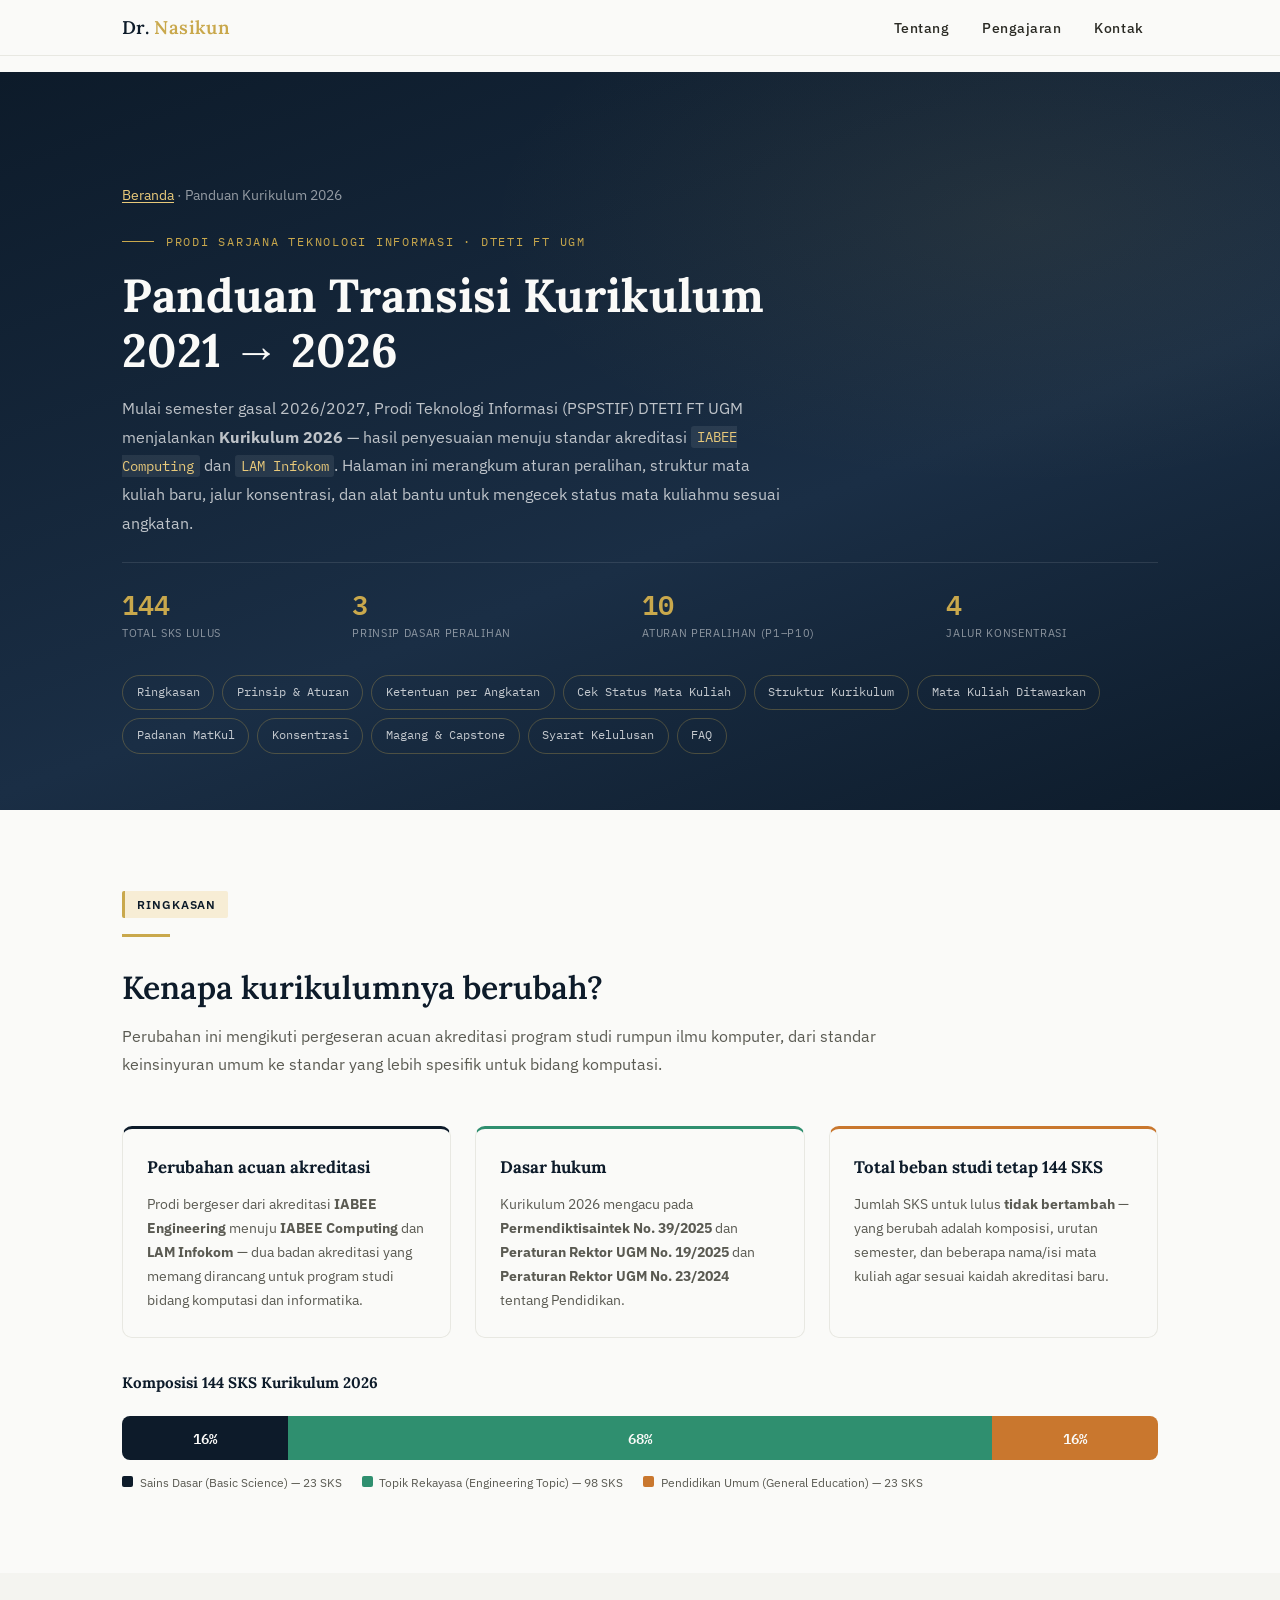
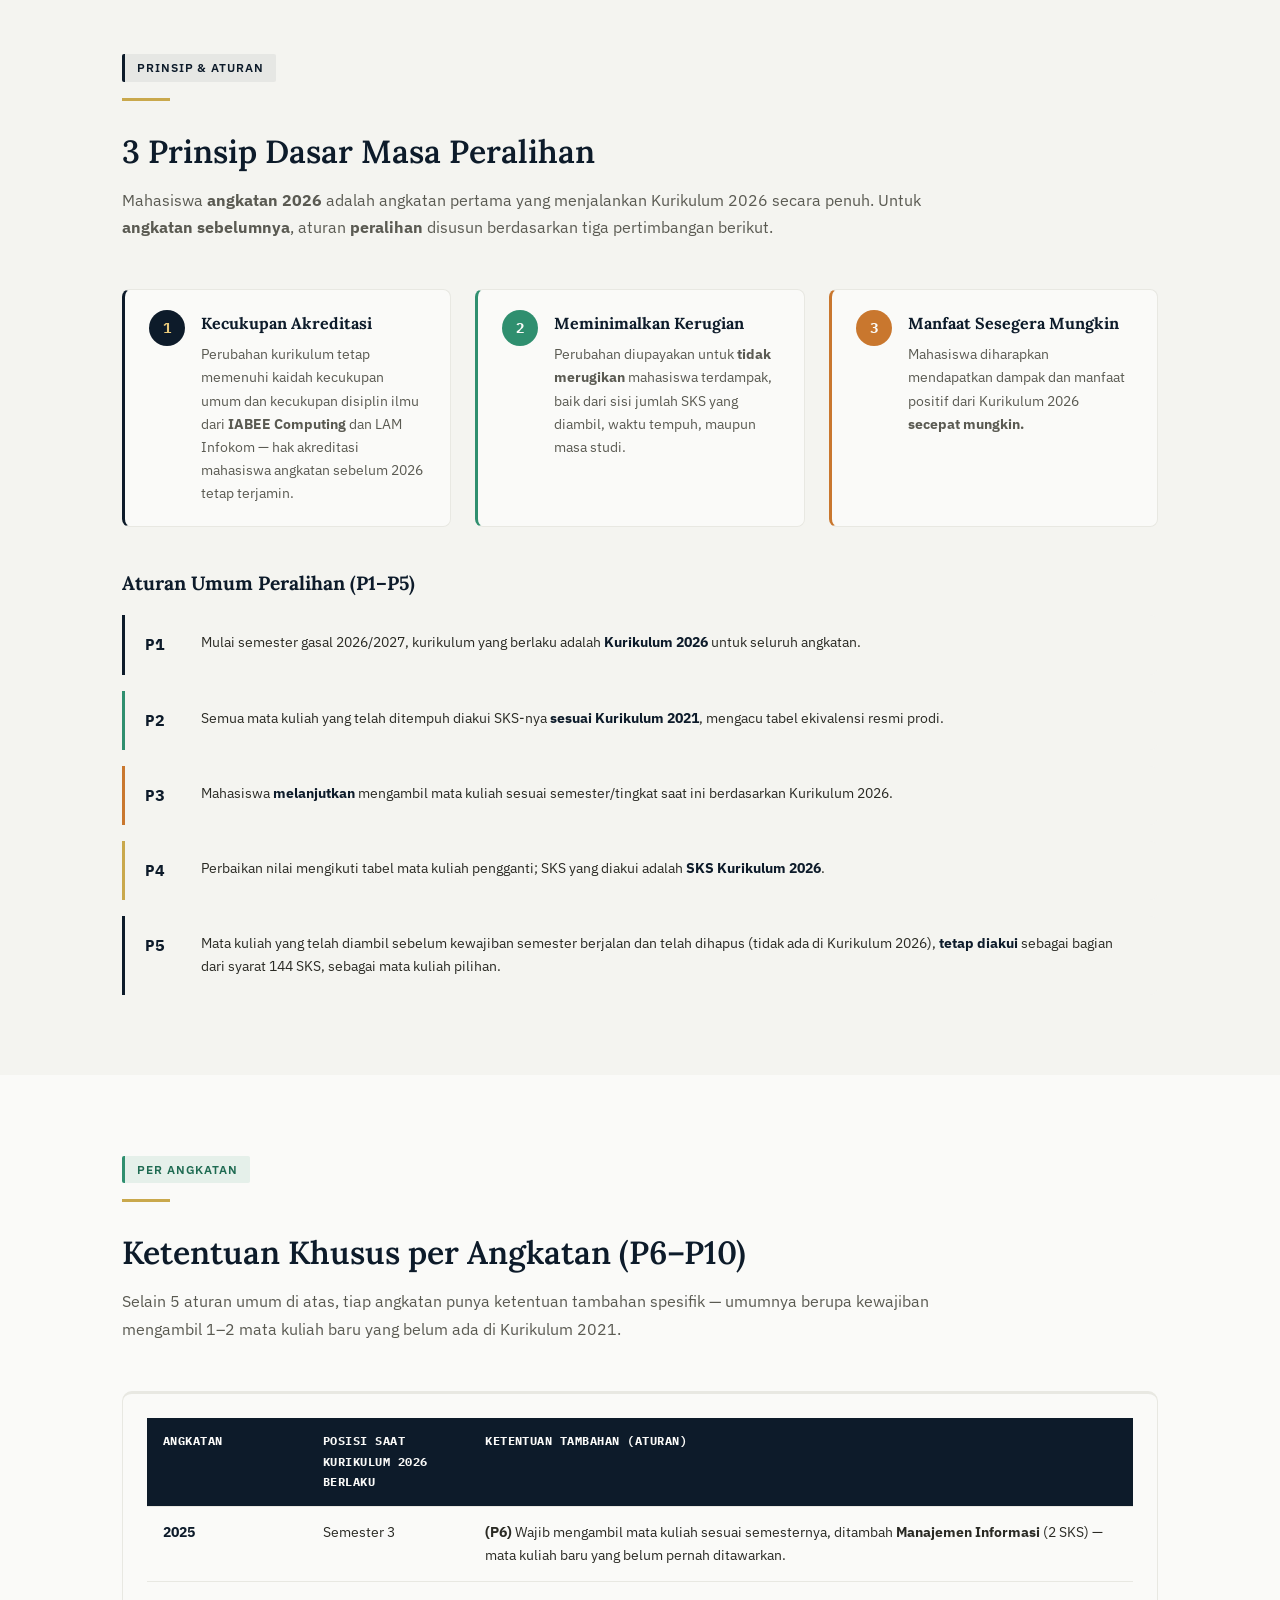
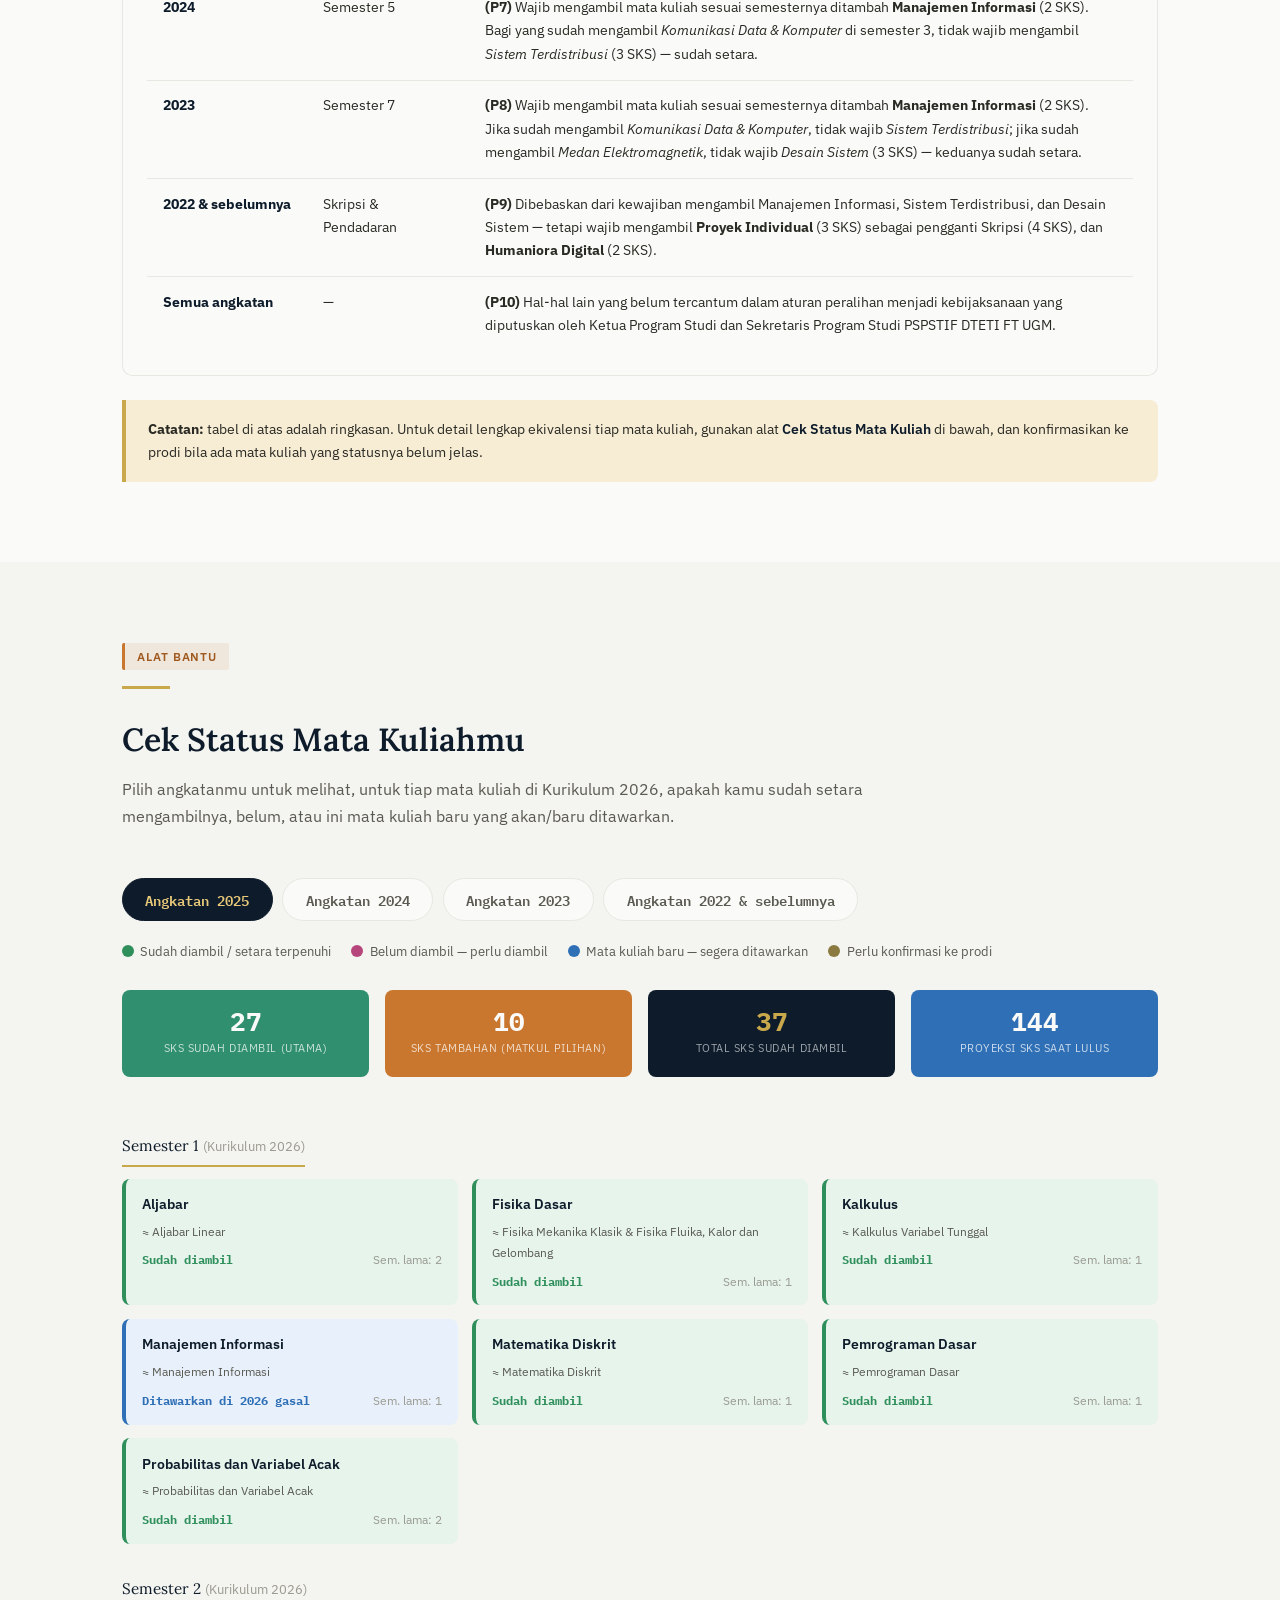
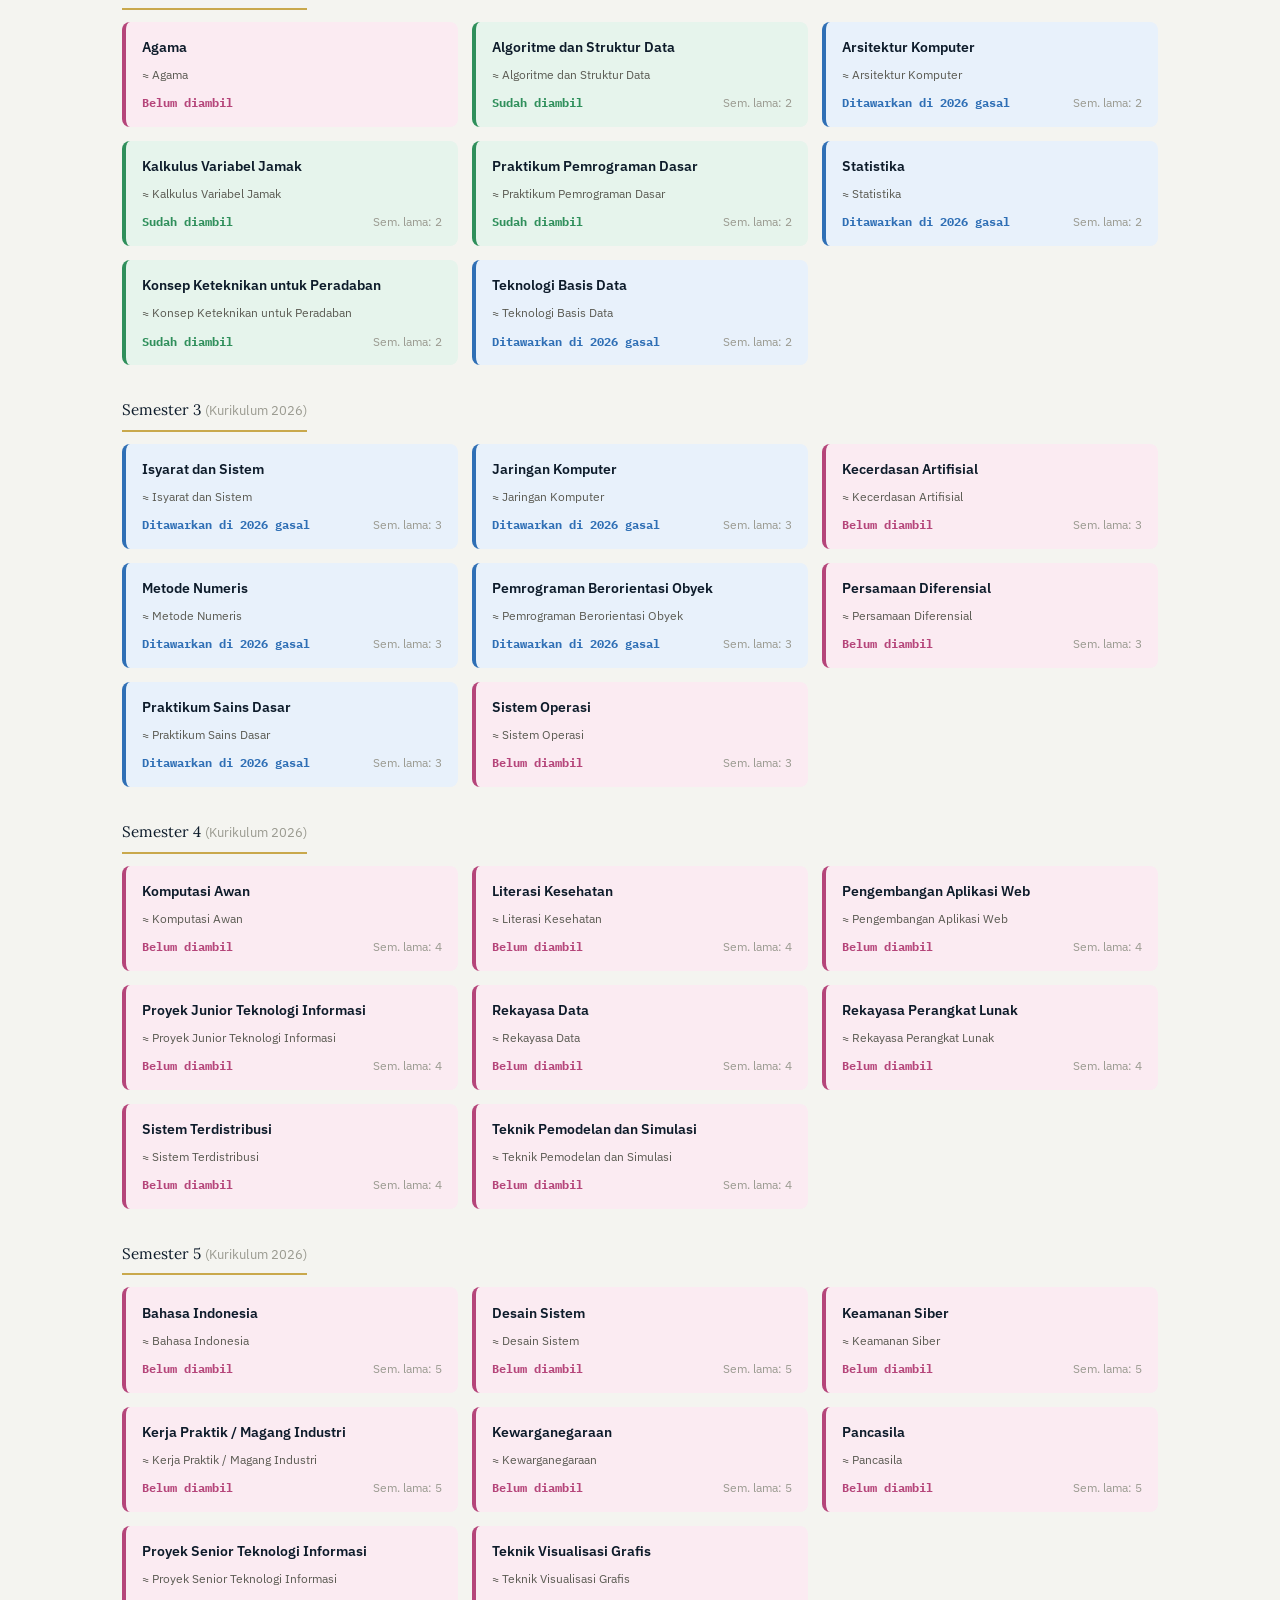
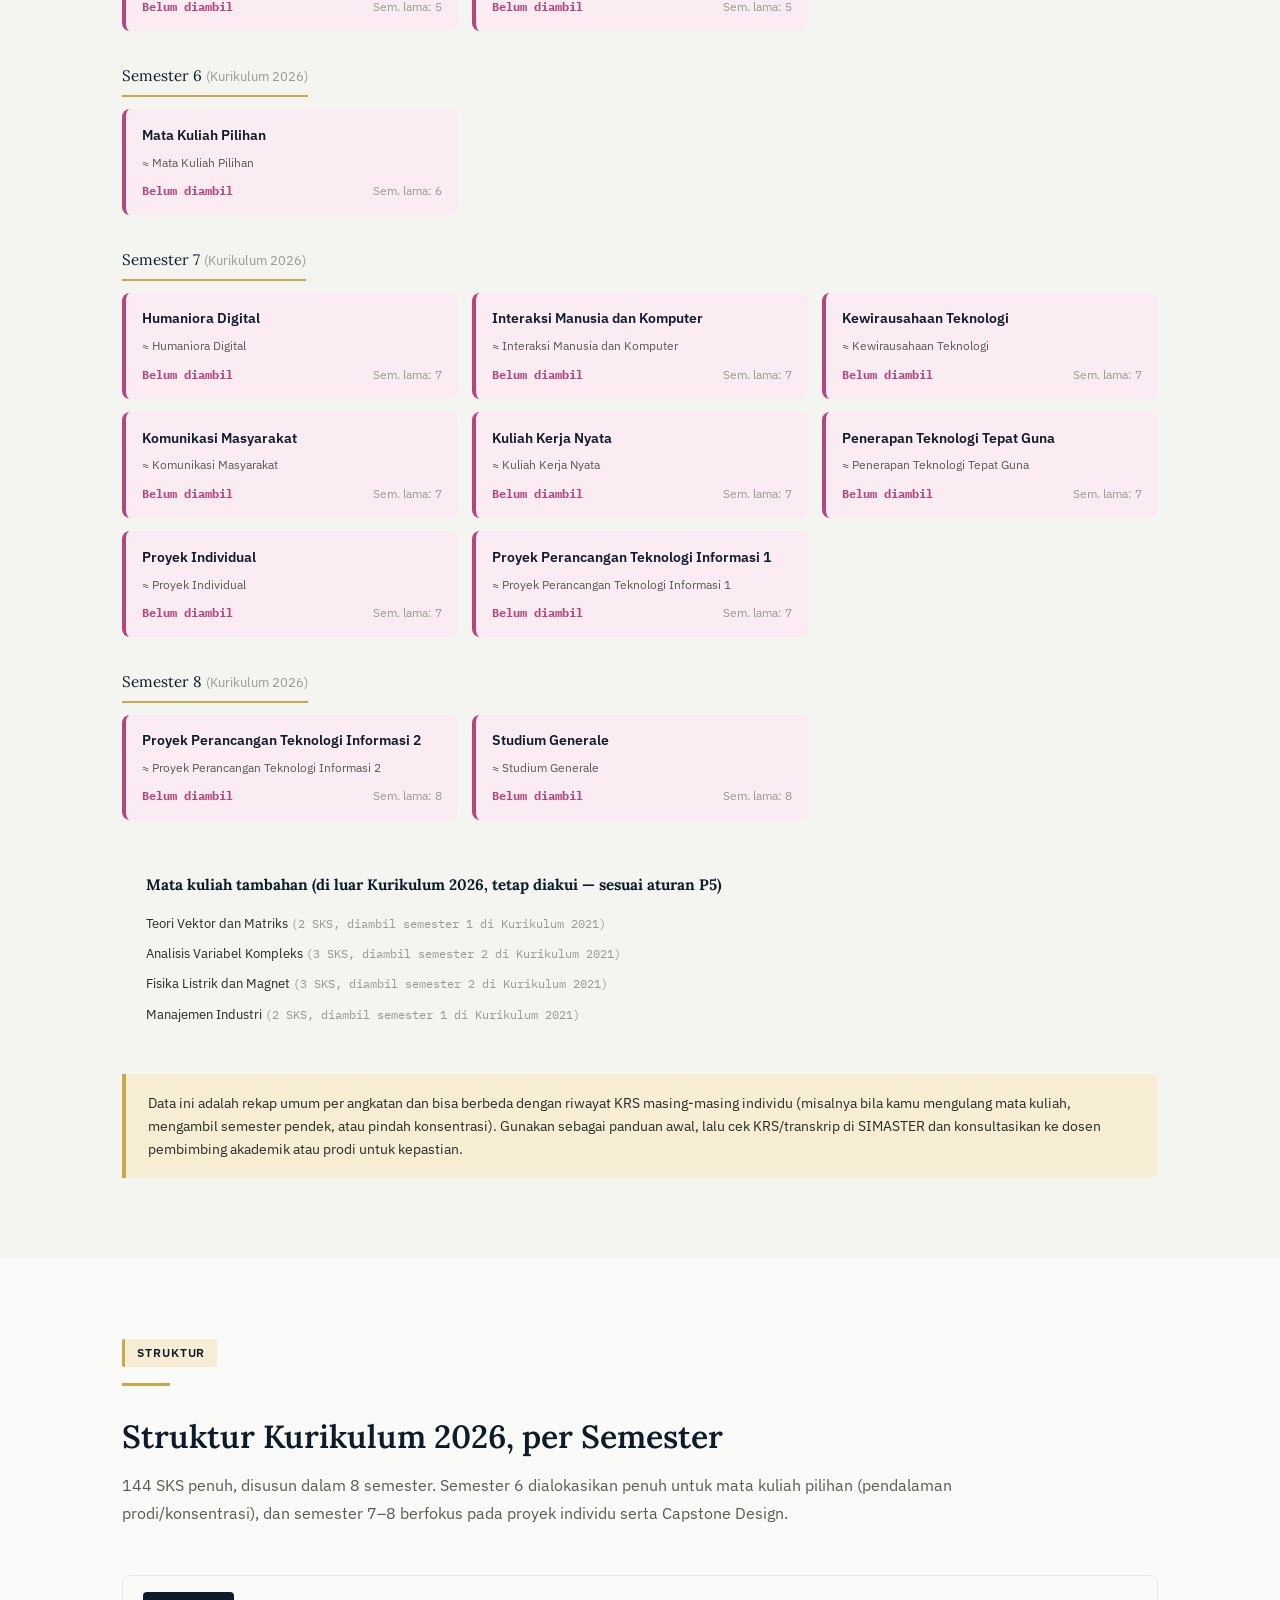
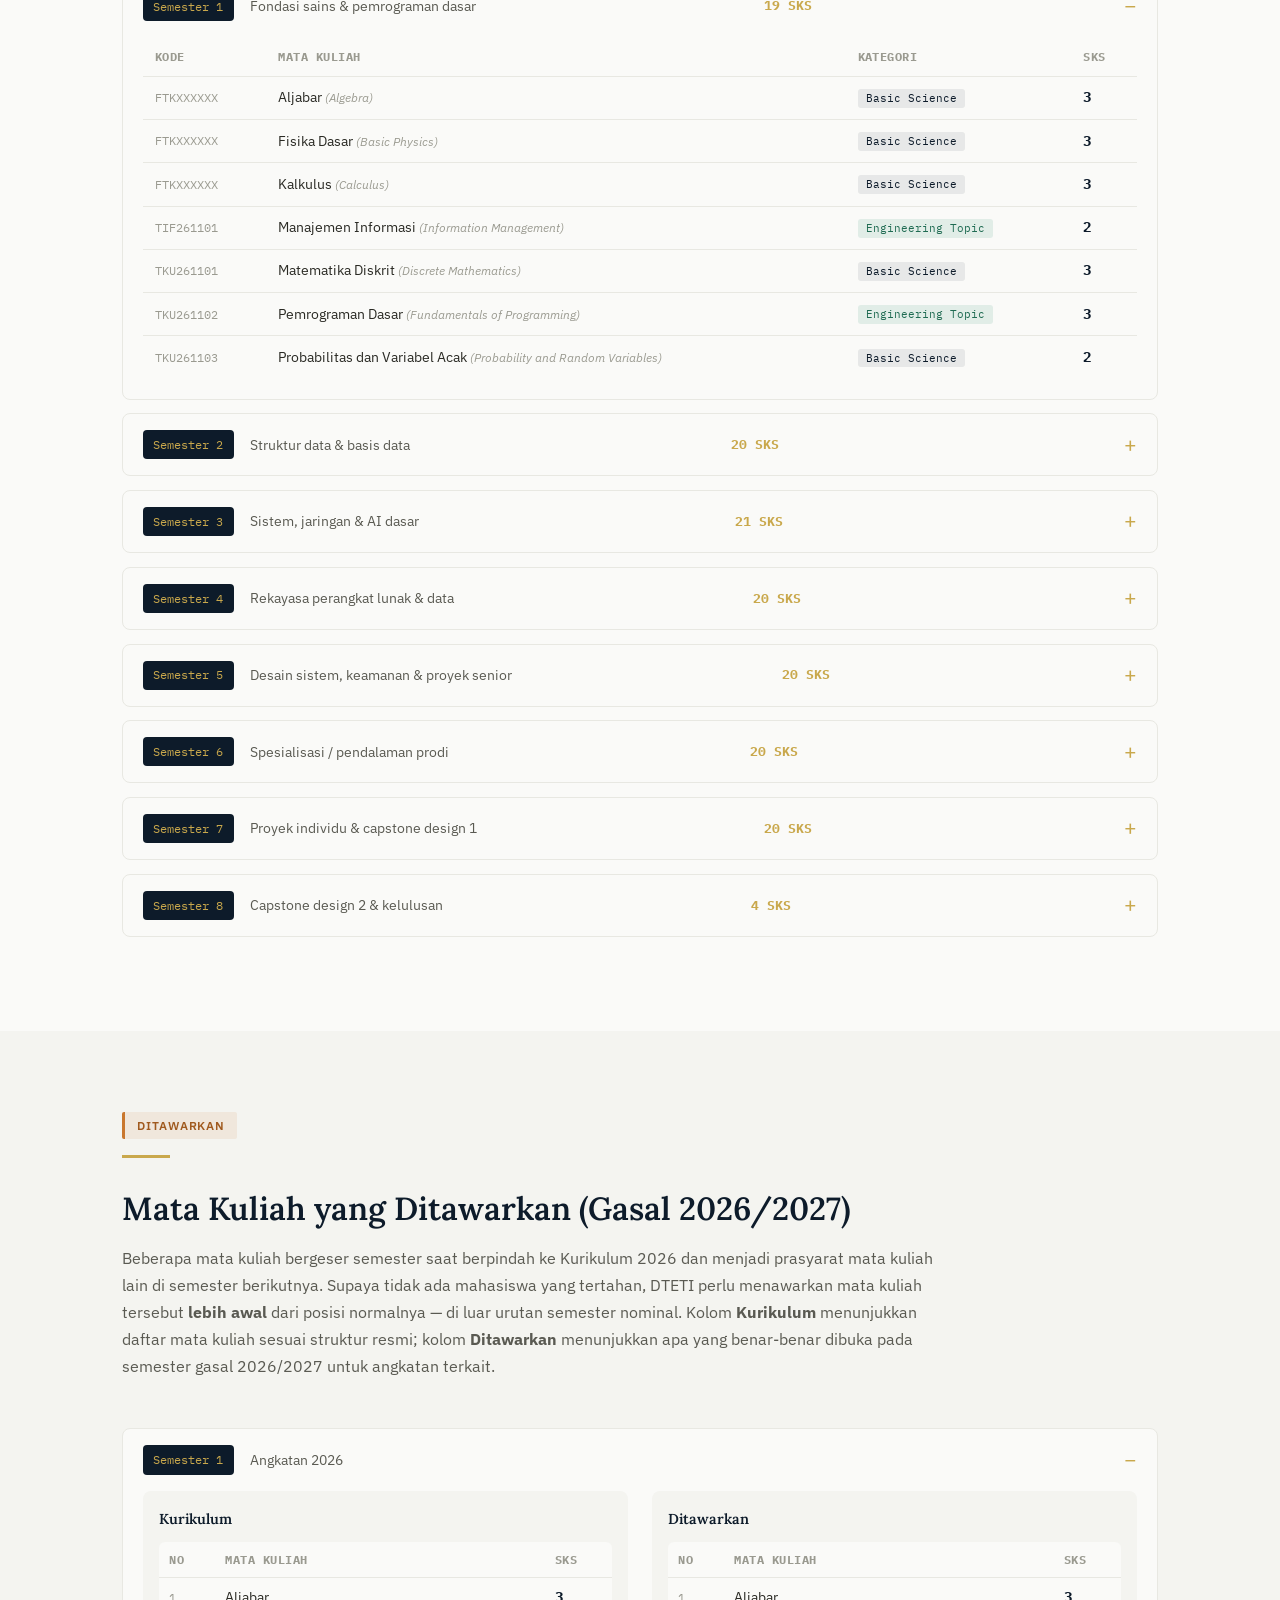
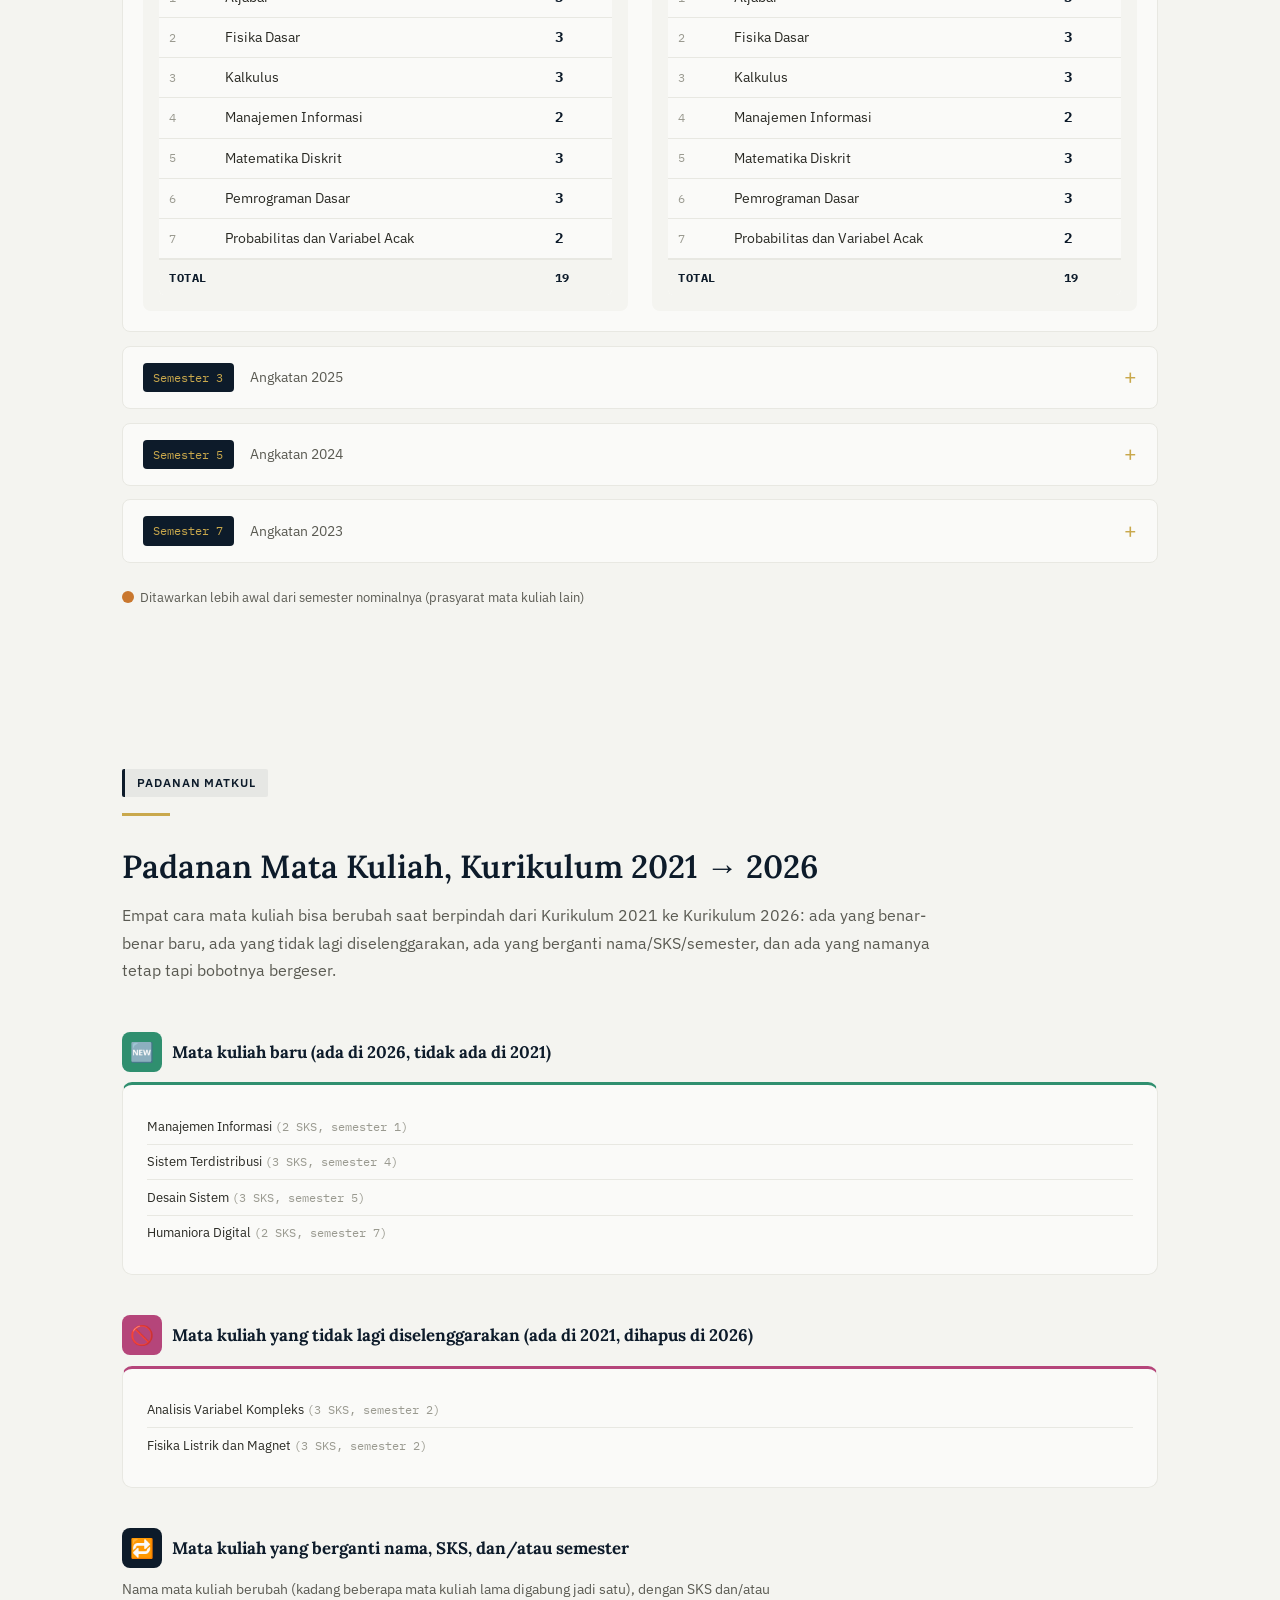
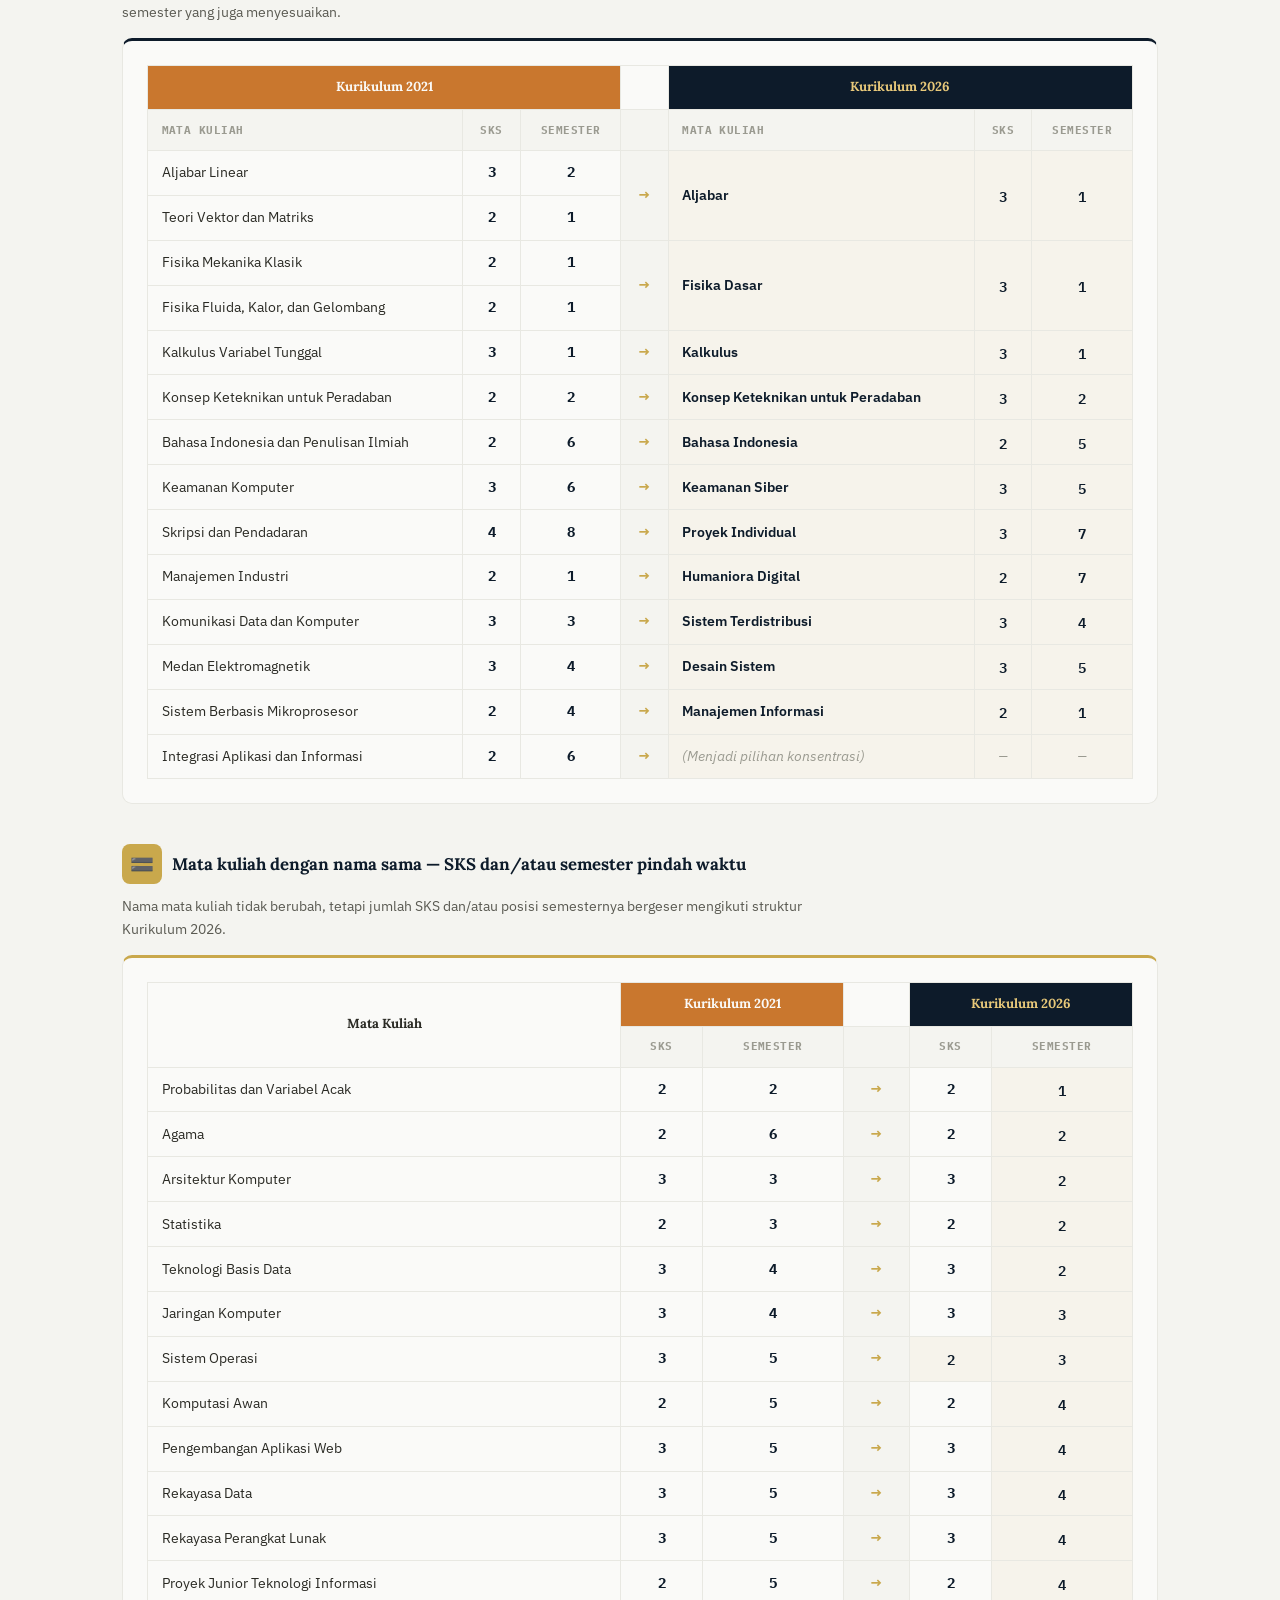
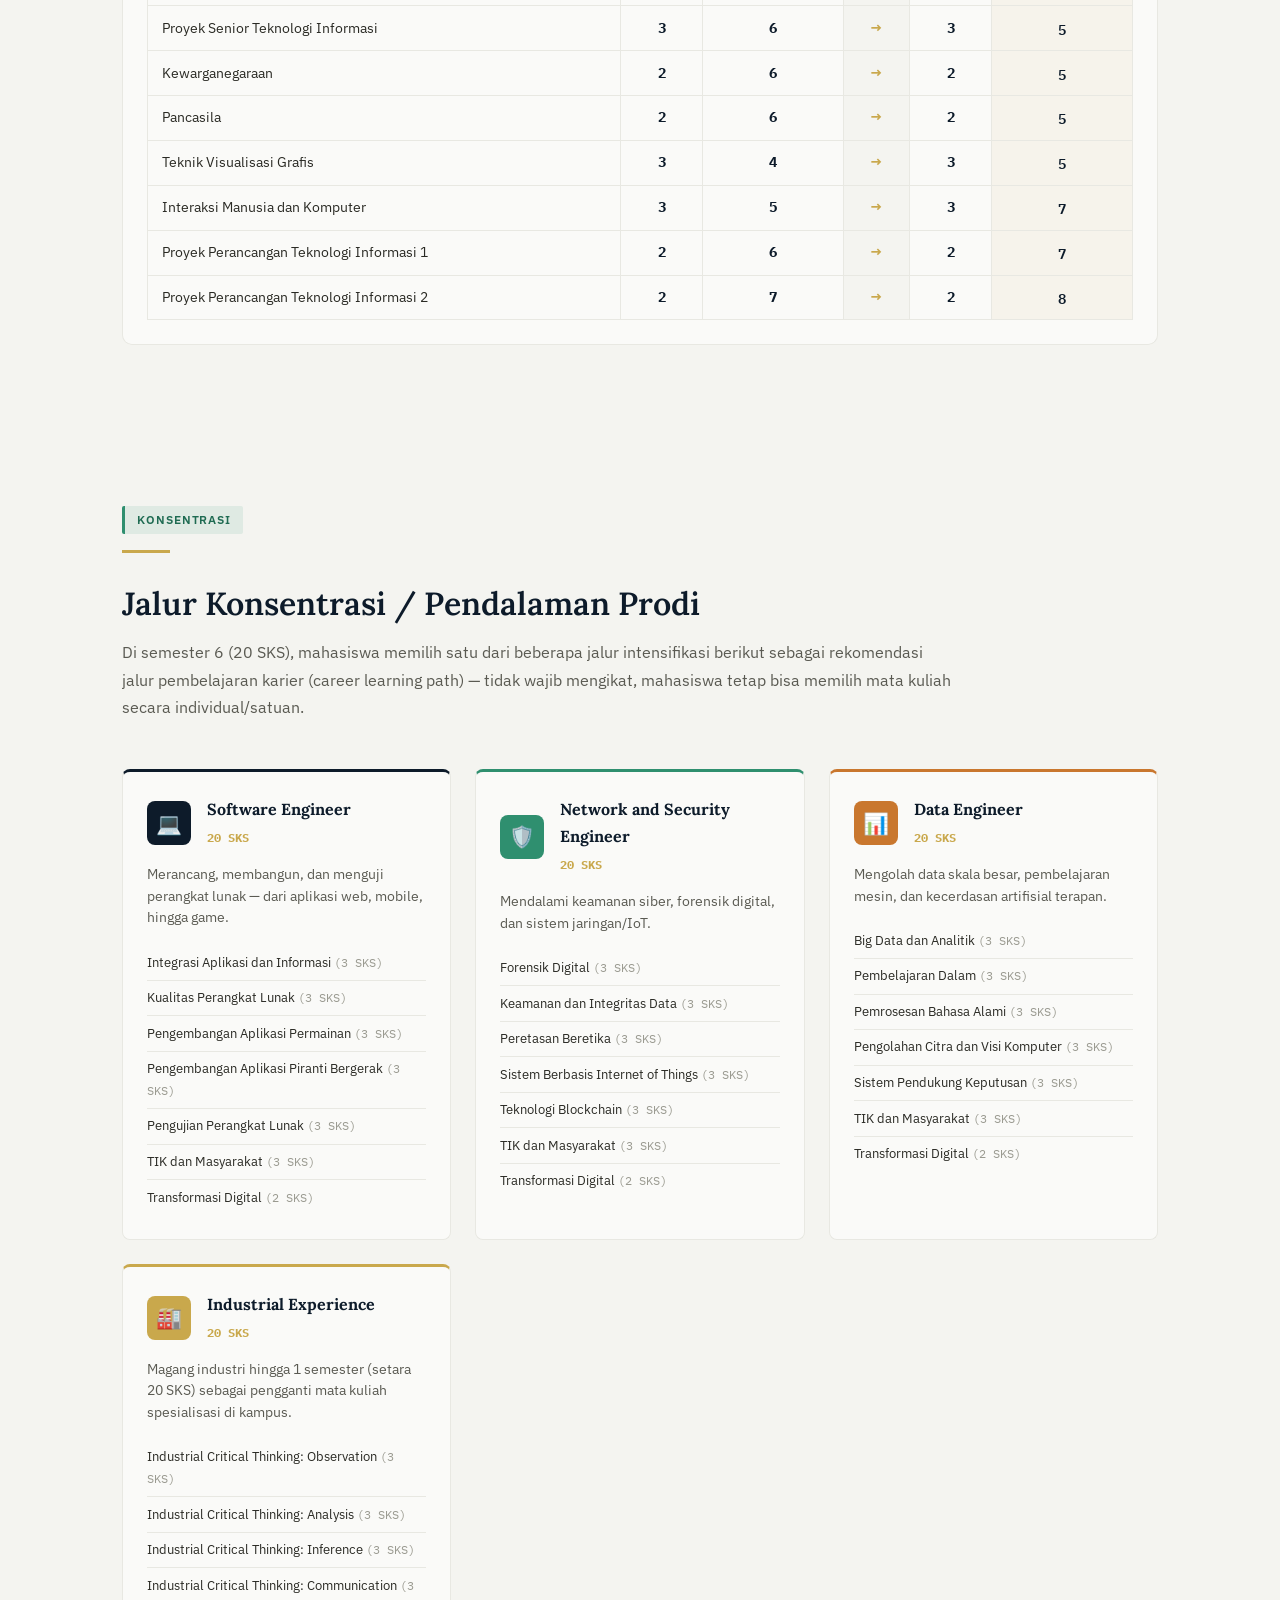
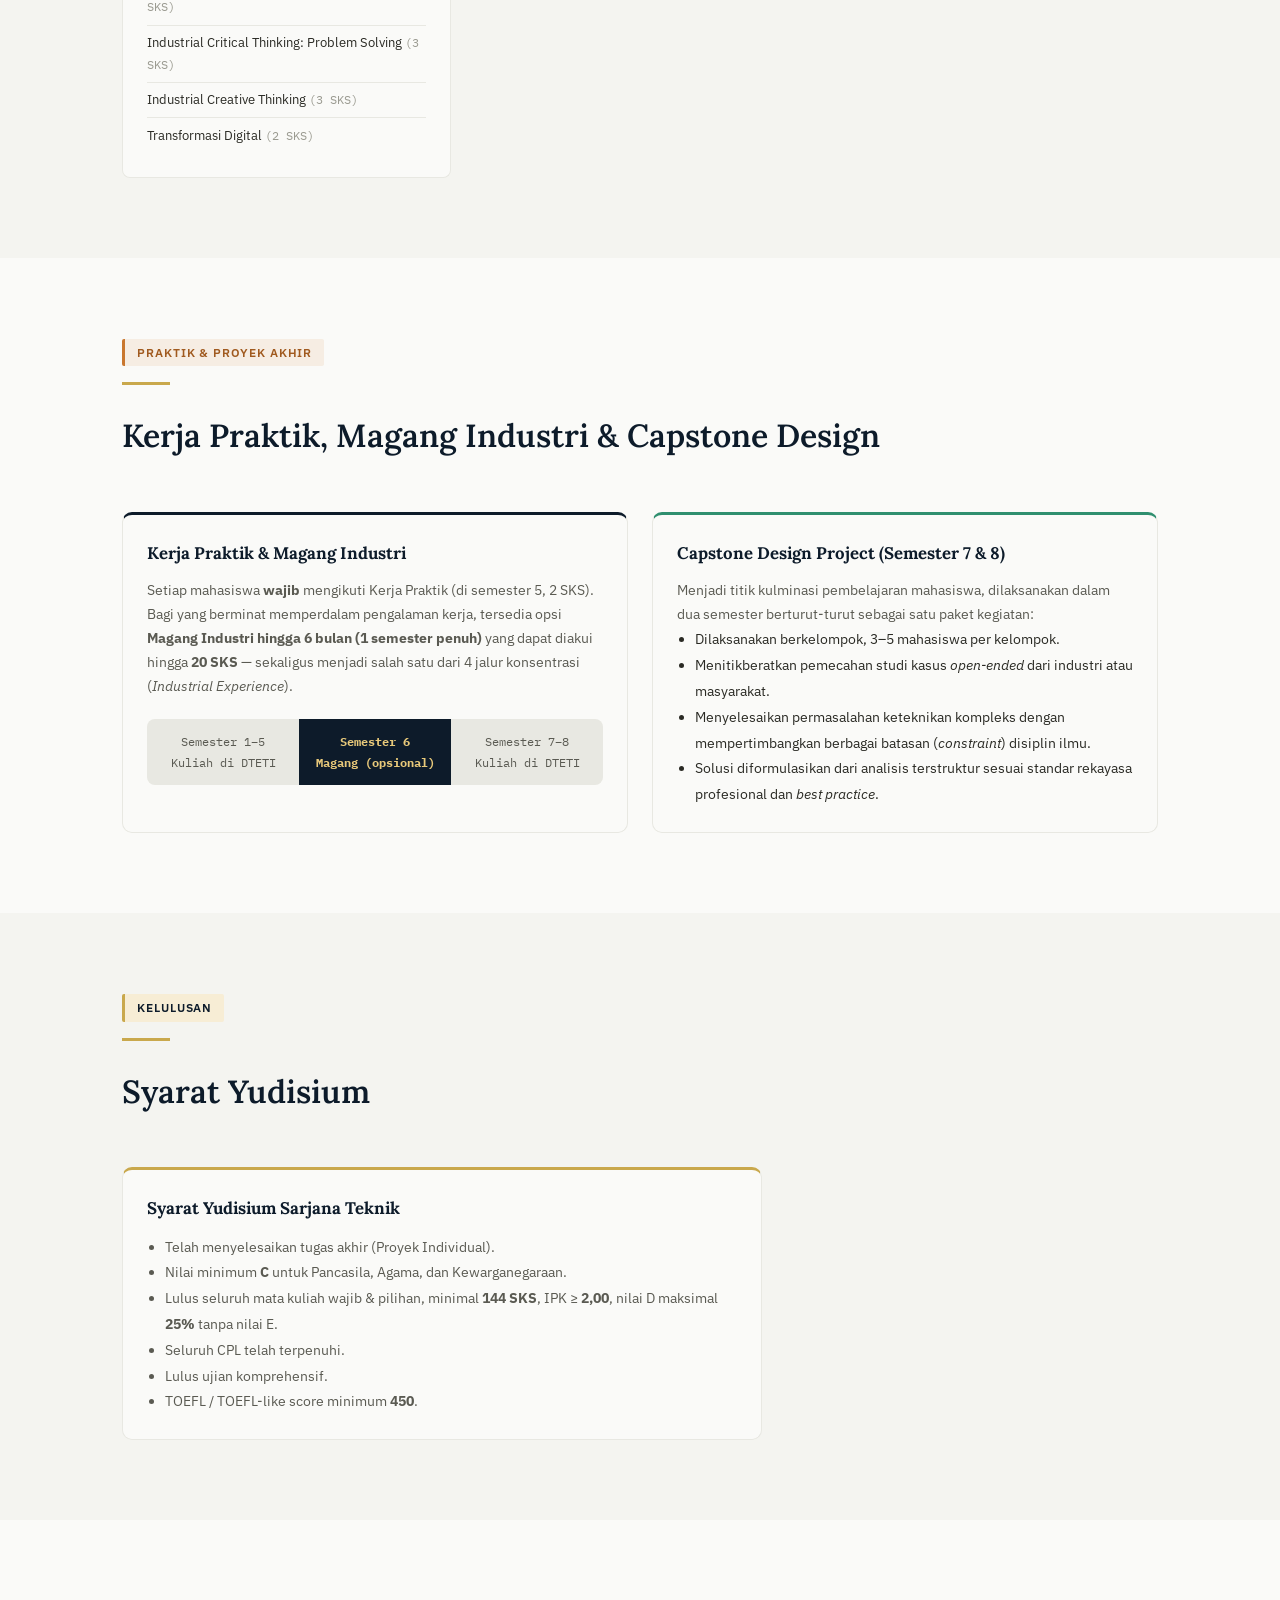
==== commit 16bce29f: "web-kur: fitur - penambahan mata kuliah ditawarkan" ====
--- a/kurikulum2026/index.html
+++ b/kurikulum2026/index.html
@@ -55,6 +55,7 @@
         <a href="#per-angkatan">Ketentuan per Angkatan</a>
         <a href="#cek-status">Cek Status Mata Kuliah</a>
         <a href="#struktur">Struktur Kurikulum</a>
+        <a href="#ditawarkan">Mata Kuliah Ditawarkan</a>
         <a href="#padanan">Padanan MatKul</a>
         <a href="#konsentrasi">Konsentrasi</a>
         <a href="#magang">Magang &amp; Capstone</a>
@@ -267,6 +268,29 @@
     </div>
   </section>
 
+  <!-- ── MATA KULIAH YANG DITAWARKAN ──────────────────────────────── -->
+  <section id="ditawarkan" class="kur-section alt section">
+    <div class="container">
+      <div class="section-header animate-on-scroll">
+        <span class="badge badge-kur-orange">Ditawarkan</span>
+        <div class="divider"></div>
+        <h2>Mata Kuliah yang Ditawarkan (Gasal 2026/2027)</h2>
+        <p>
+          Beberapa mata kuliah bergeser semester saat berpindah ke Kurikulum 2026 dan menjadi prasyarat
+          mata kuliah lain di semester berikutnya. Supaya tidak ada mahasiswa yang tertahan, DTETI perlu
+          menawarkan mata kuliah tersebut <strong>lebih awal</strong> dari posisi normalnya — di luar
+          urutan semester nominal. Kolom <strong>Kurikulum</strong> menunjukkan daftar mata kuliah sesuai
+          struktur resmi; kolom <strong>Ditawarkan</strong> menunjukkan apa yang benar‑benar dibuka pada
+          semester gasal 2026/2027 untuk angkatan terkait.
+        </p>
+      </div>
+      <div id="offerings-accordion" class="animate-on-scroll"></div>
+      <div class="kur-legend animate-on-scroll" style="margin-top:1.5rem;margin-bottom:0;">
+        <span><span class="dot" style="background:var(--kur-accent-orange);"></span>Ditawarkan lebih awal dari semester nominalnya (prasyarat mata kuliah lain)</span>
+      </div>
+    </div>
+  </section>
+
   <!-- ── PADANAN MATA KULIAH ───────────────────────────────────────── -->
   <section id="padanan" class="kur-section alt section">
     <div class="container">
--- a/kurikulum2026/css/kurikulum.css
+++ b/kurikulum2026/css/kurikulum.css
@@ -383,6 +383,43 @@
 .kur-mono { font-family: var(--font-mono); font-size: 0.78rem; color: var(--gray-400); }
 .kur-en { color: var(--gray-400); font-style: italic; font-size: 0.85em; }
 .kur-sks { font-family: var(--font-mono); font-weight: 700; color: var(--navy); }
+
+/* ── Mata Kuliah yang Ditawarkan ──────────────────────────────────── */
+.kur-offering-grid {
+  display: grid;
+  grid-template-columns: repeat(auto-fit, minmax(280px, 1fr));
+  gap: 1.5rem;
+}
+.kur-offering-col {
+  background: var(--gray-100);
+  border-radius: 8px;
+  padding: 1rem;
+}
+.kur-offering-col-title {
+  font-family: var(--font-serif);
+  font-size: 0.9rem;
+  font-weight: 600;
+  color: var(--navy);
+  margin-bottom: 0.65rem;
+}
+.kur-offering-table { background: var(--white); border-radius: 6px; overflow: hidden; }
+.kur-offering-table th, .kur-offering-table td { padding: 0.5rem 0.65rem; }
+.kur-offering-table tfoot td {
+  font-family: var(--font-mono);
+  font-size: 0.72rem;
+  font-weight: 700;
+  color: var(--navy);
+  text-transform: uppercase;
+  letter-spacing: 0.04em;
+  border-top: 2px solid var(--gray-200);
+  border-bottom: none;
+  background: var(--gray-100);
+}
+.kur-offering-sem { font-family: var(--font-mono); color: var(--gray-400); }
+/* Rows offered ahead of their nominal semester — the whole point of this panel */
+tr.kur-offering-shifted { background: var(--kur-accent-orange-bg); }
+tr.kur-offering-shifted td { color: #a05a1f; font-weight: 600; }
+tr.kur-offering-shifted .kur-offering-sem { color: #a05a1f; font-weight: 700; }
 
 .kur-kat {
   font-size: 0.68rem;
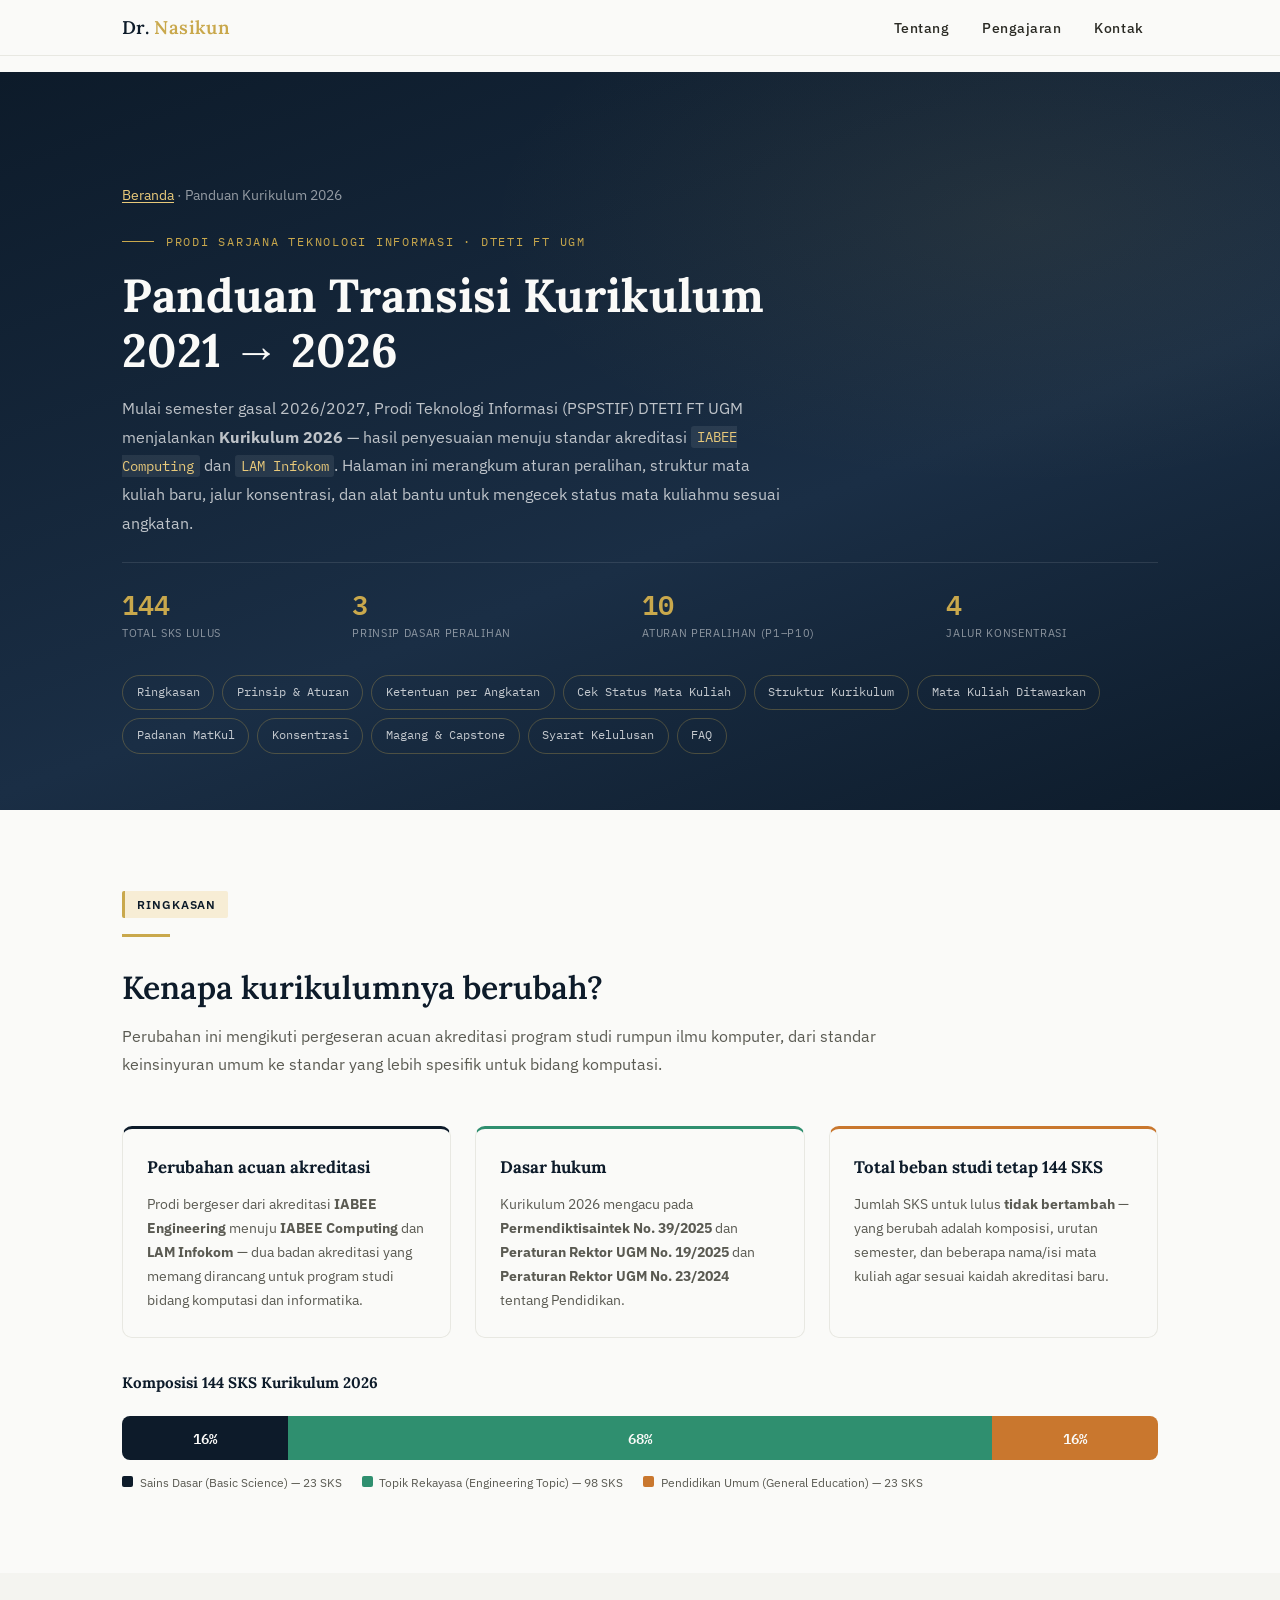
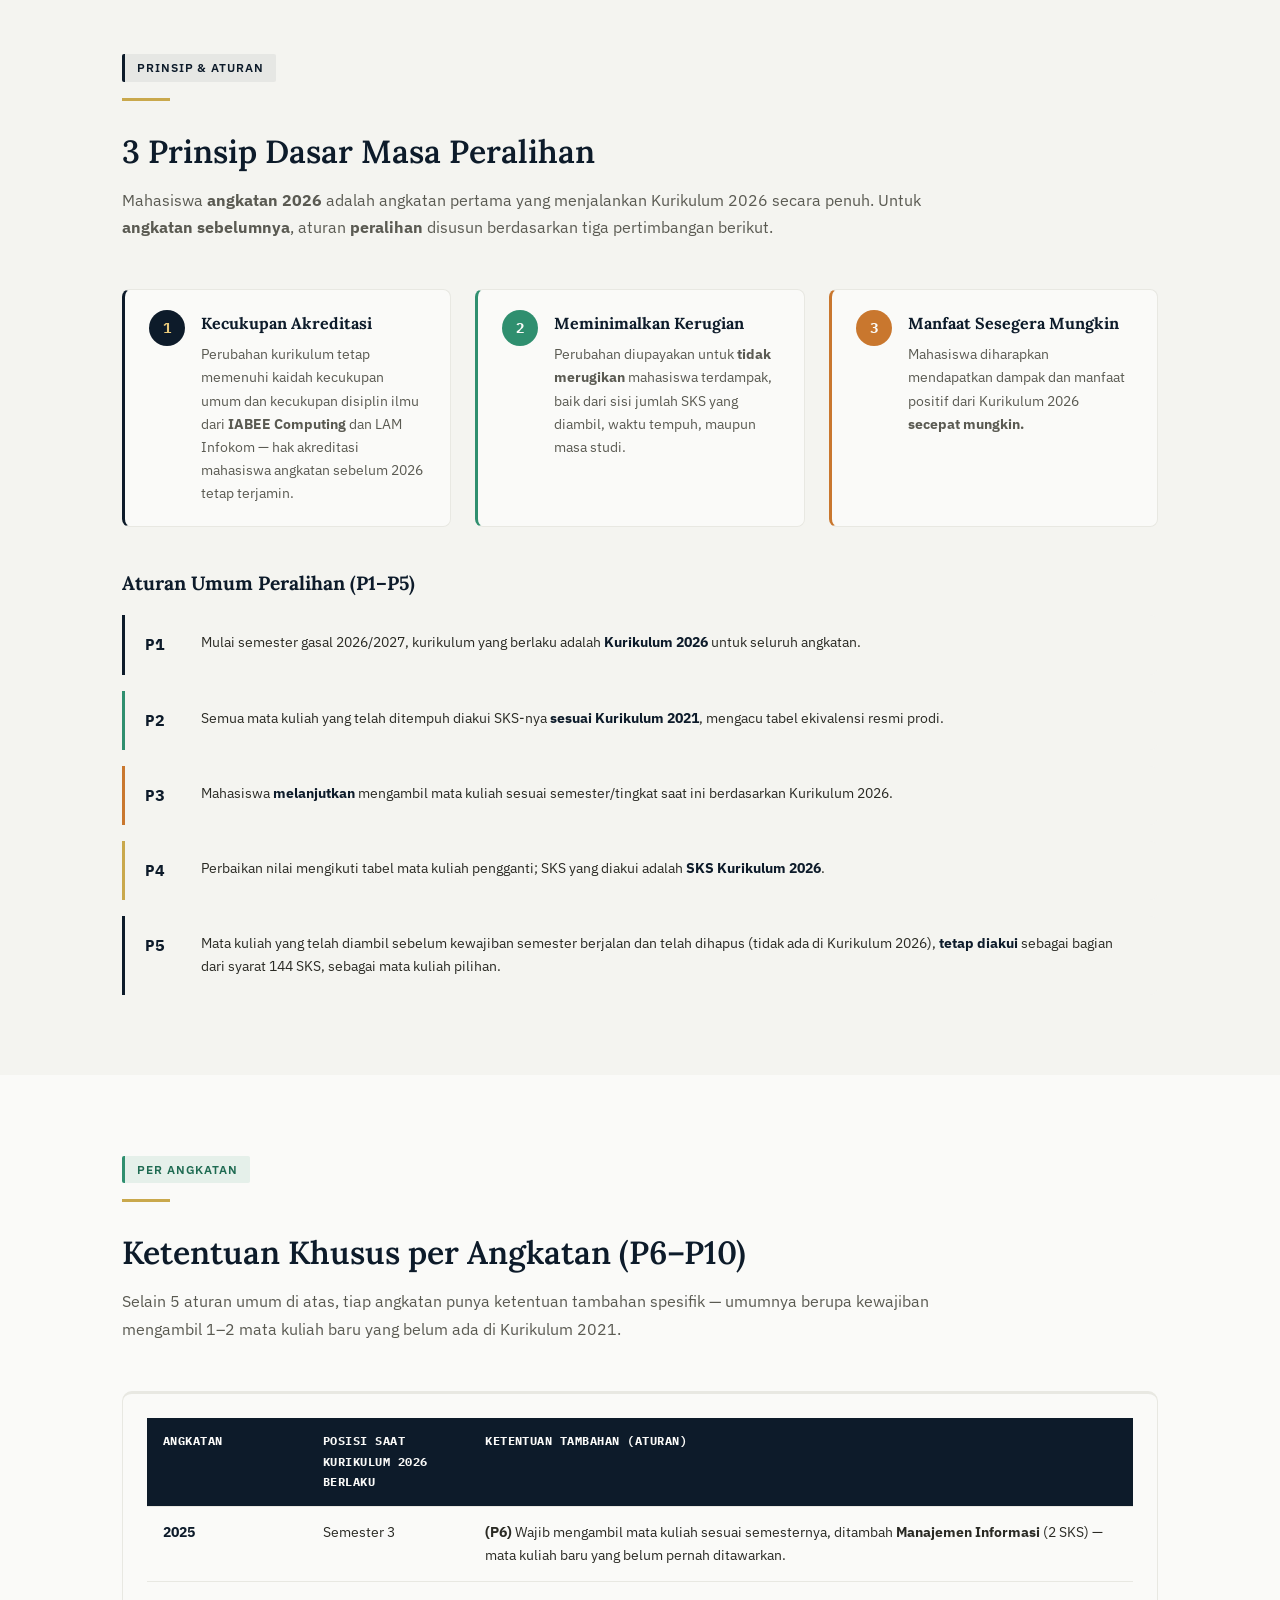
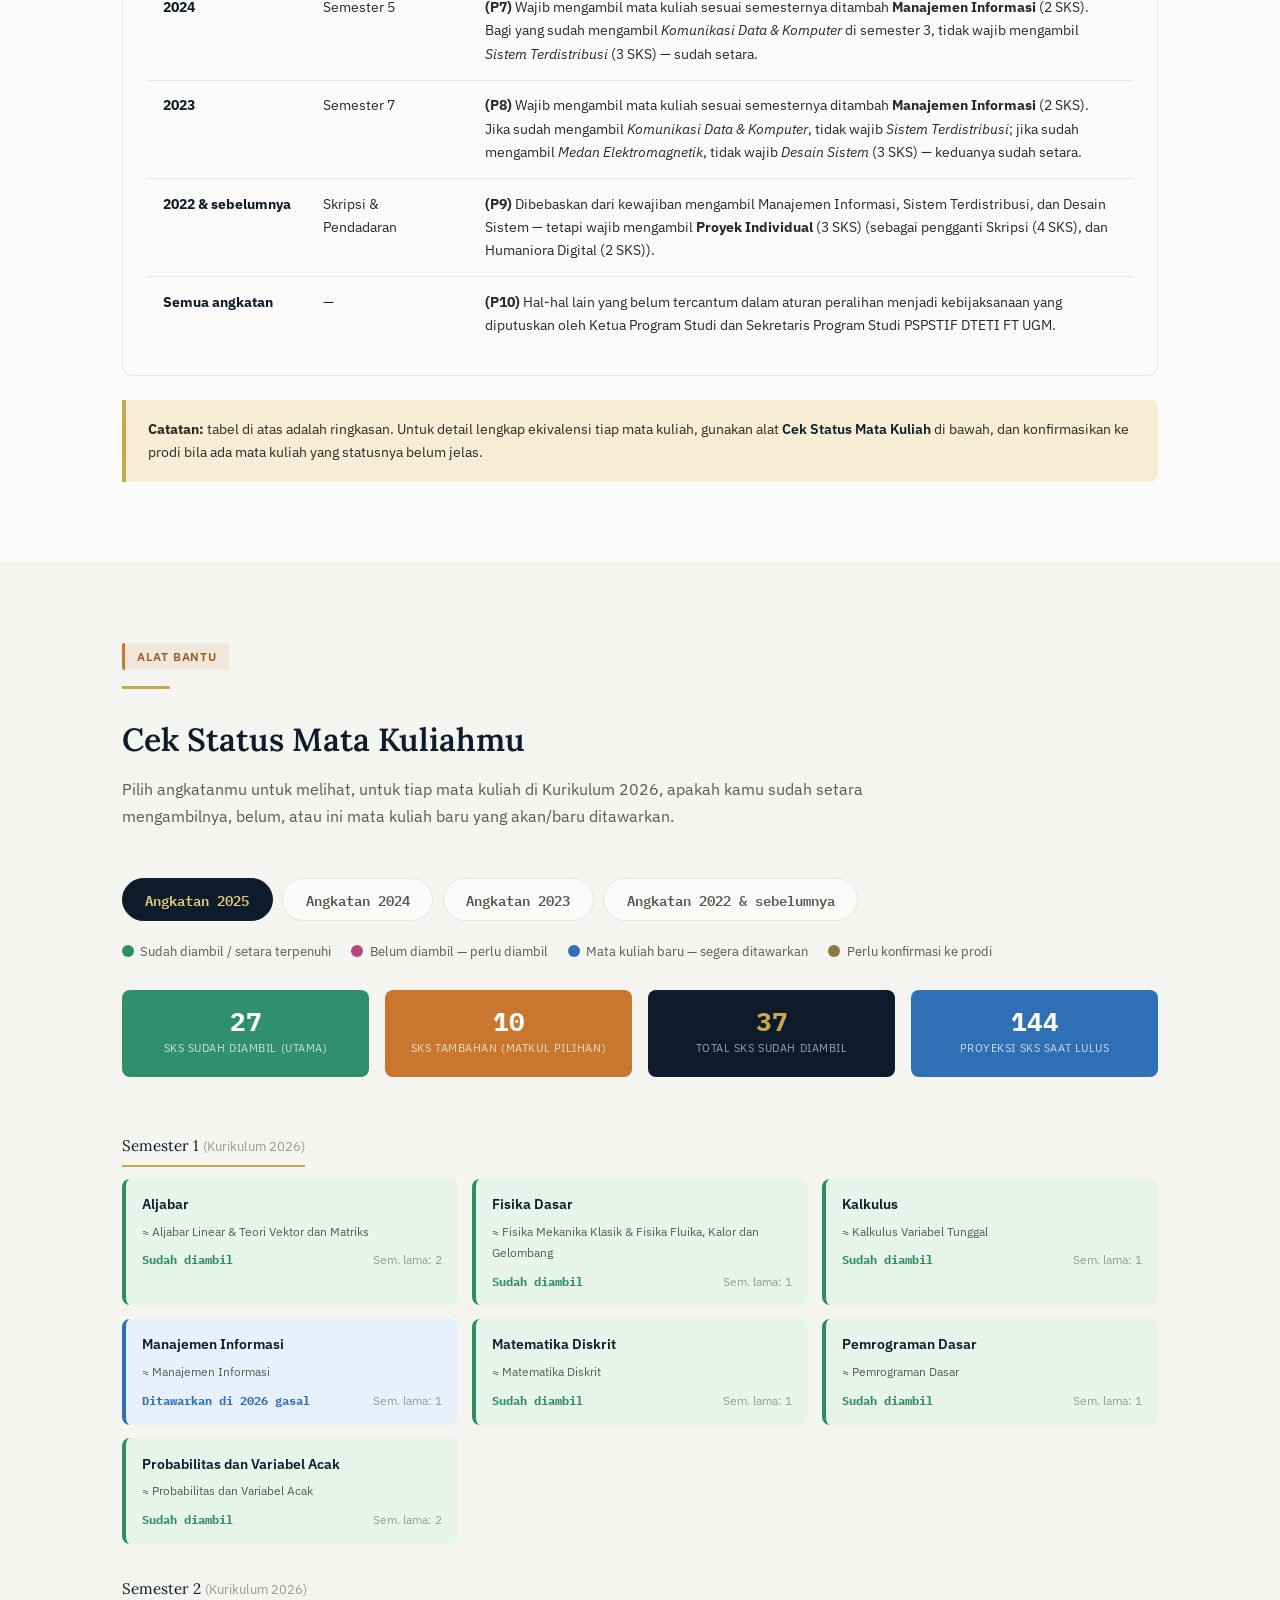
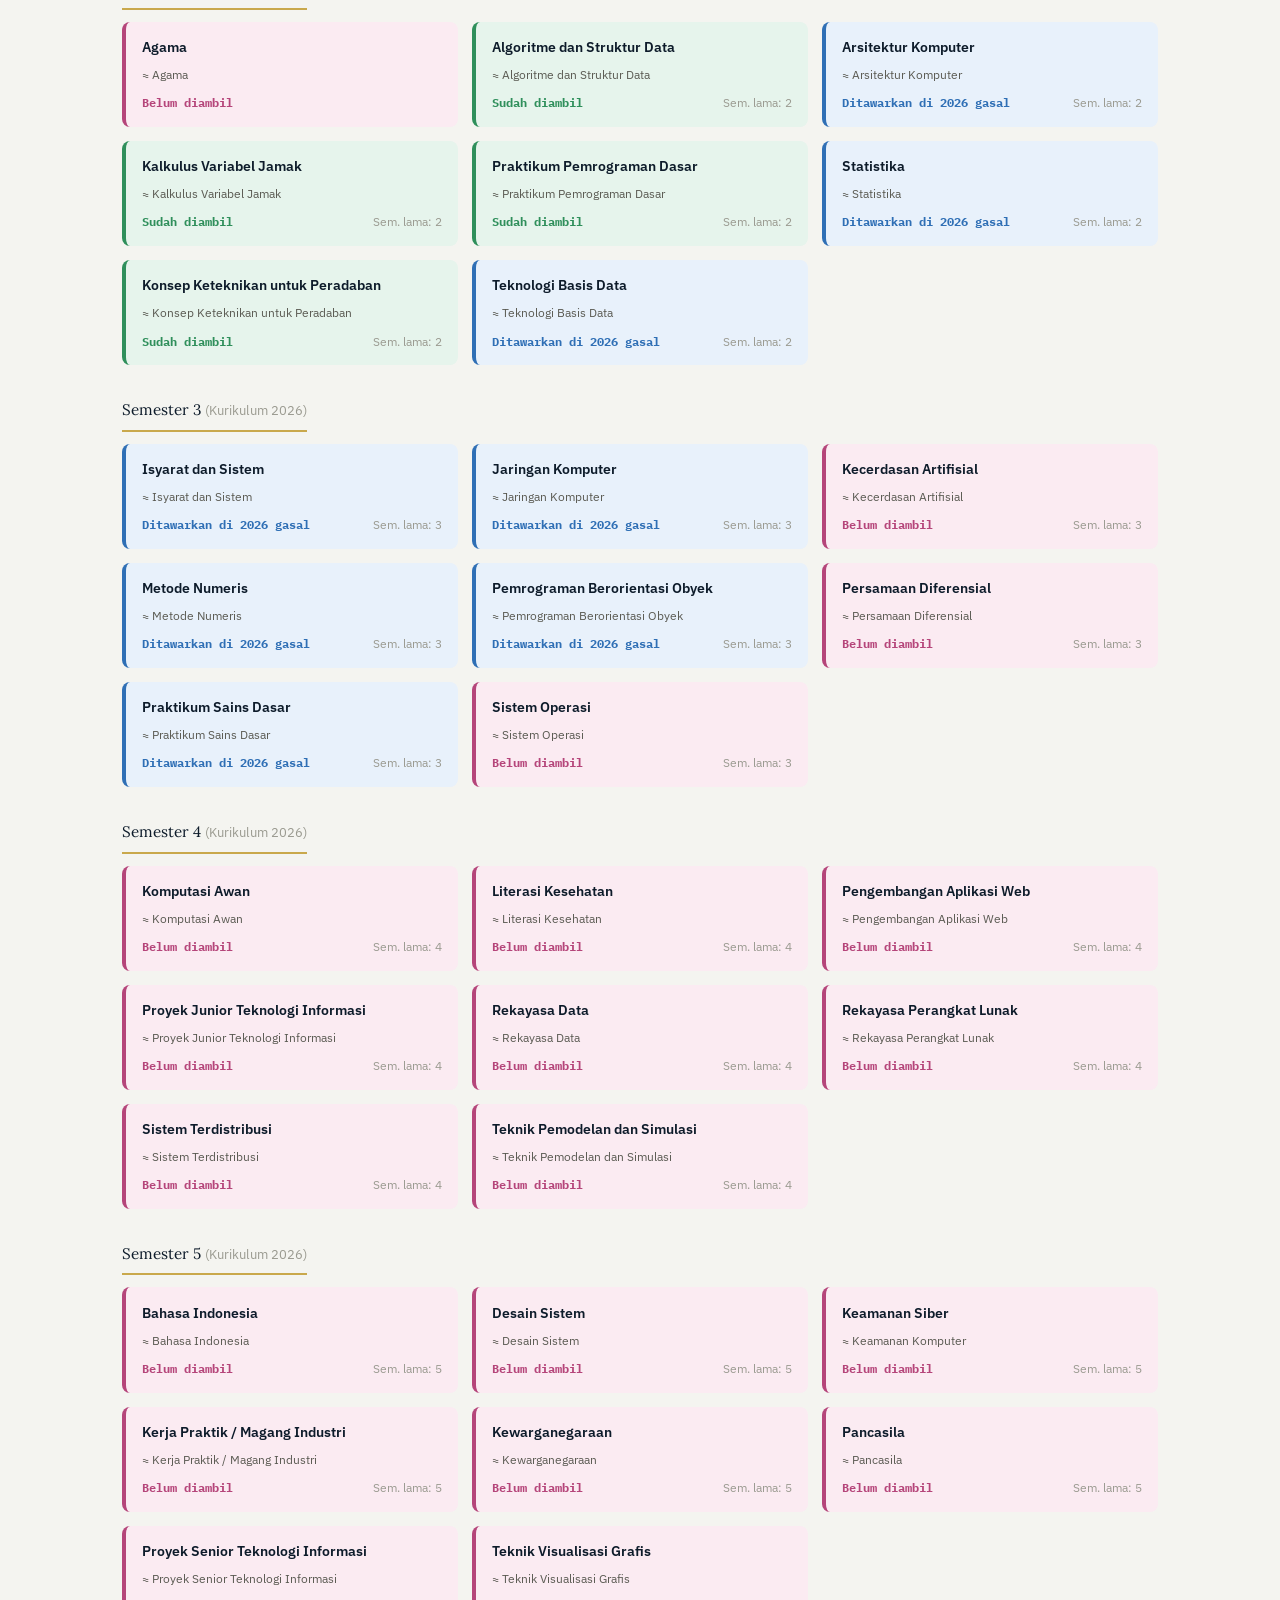
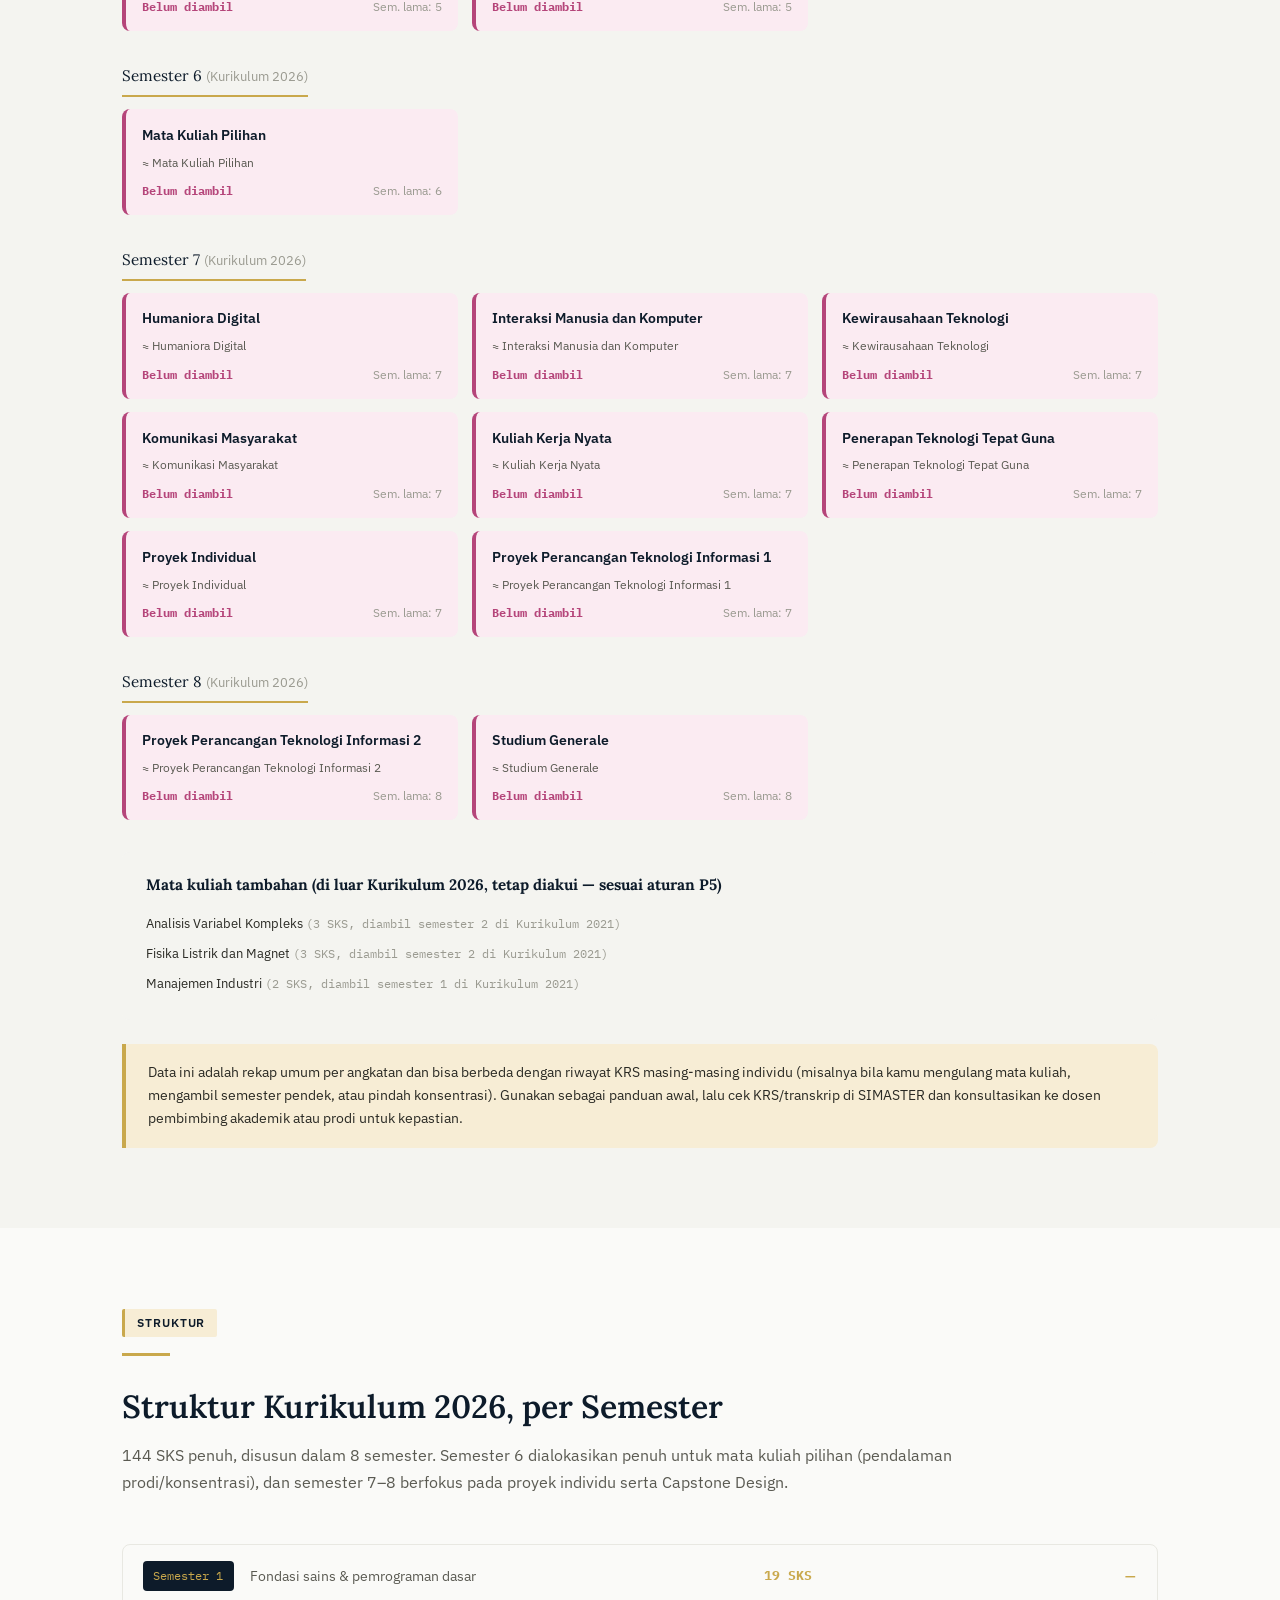
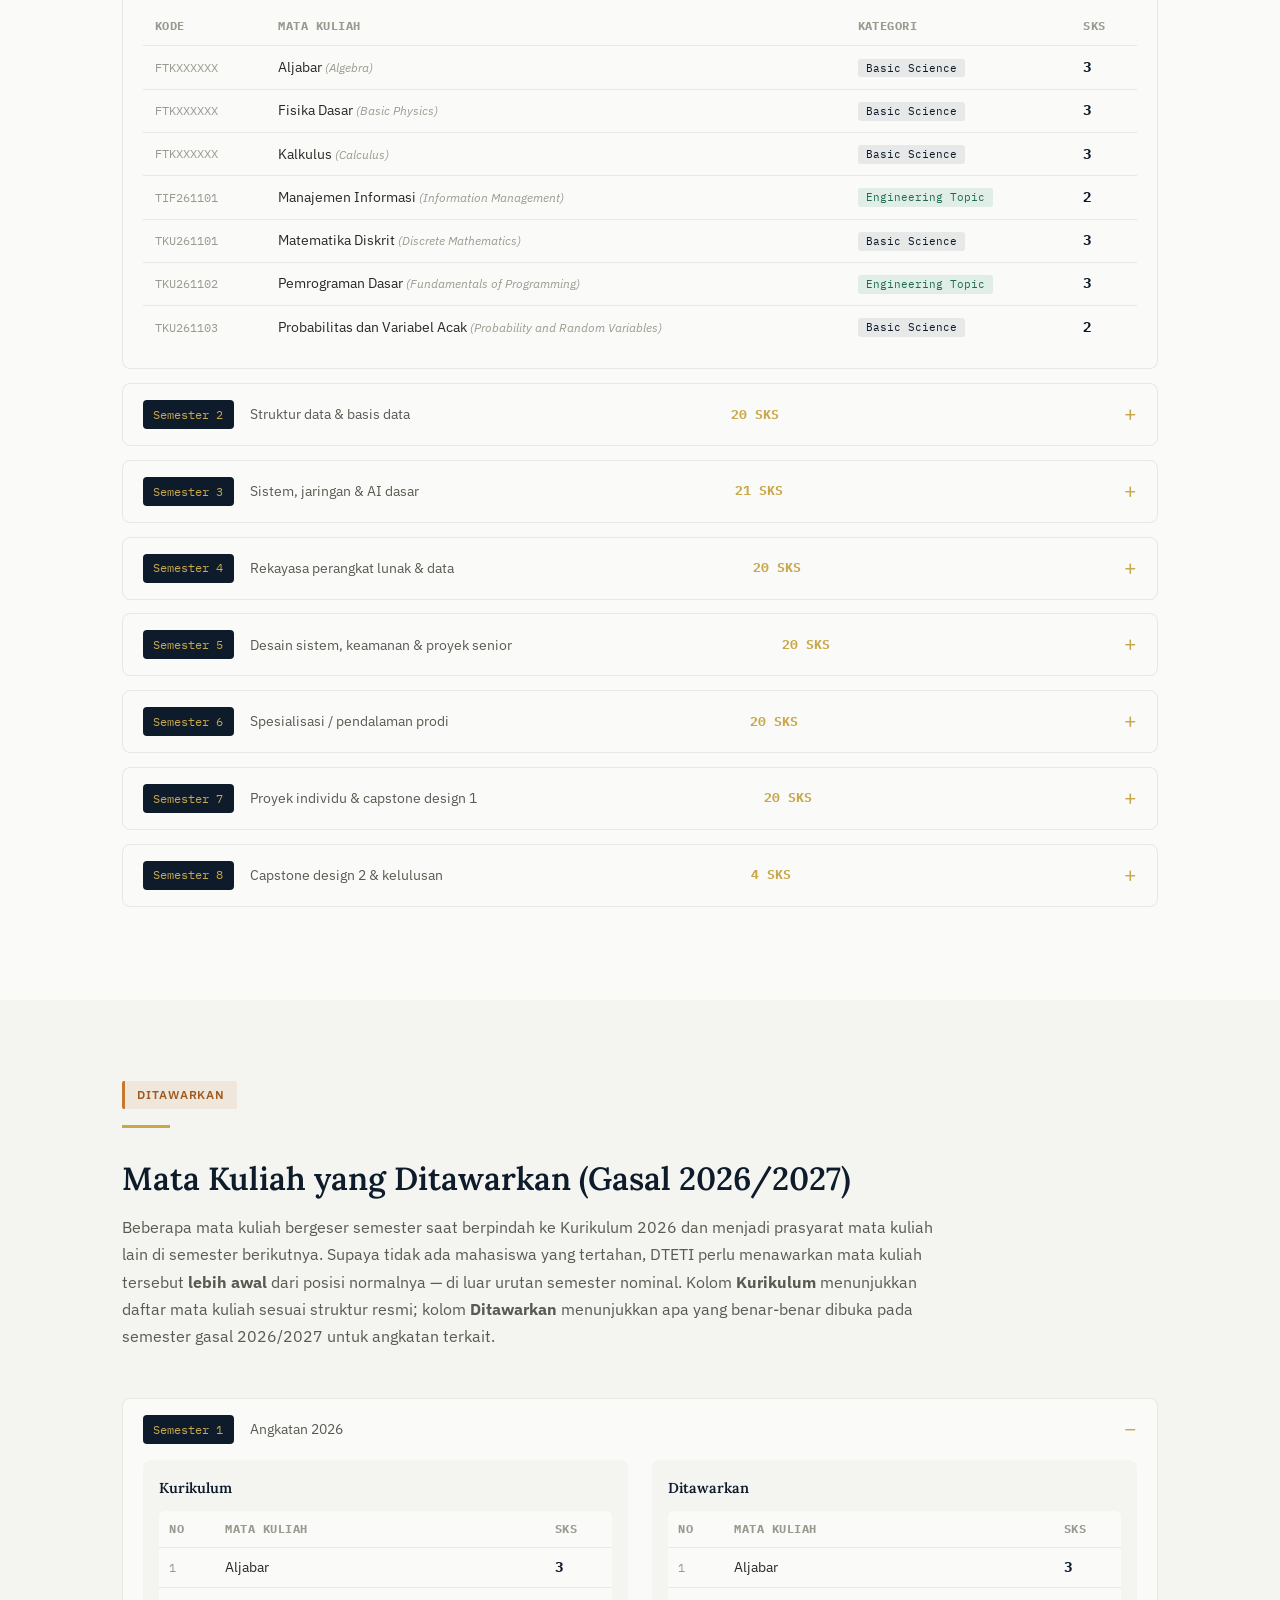
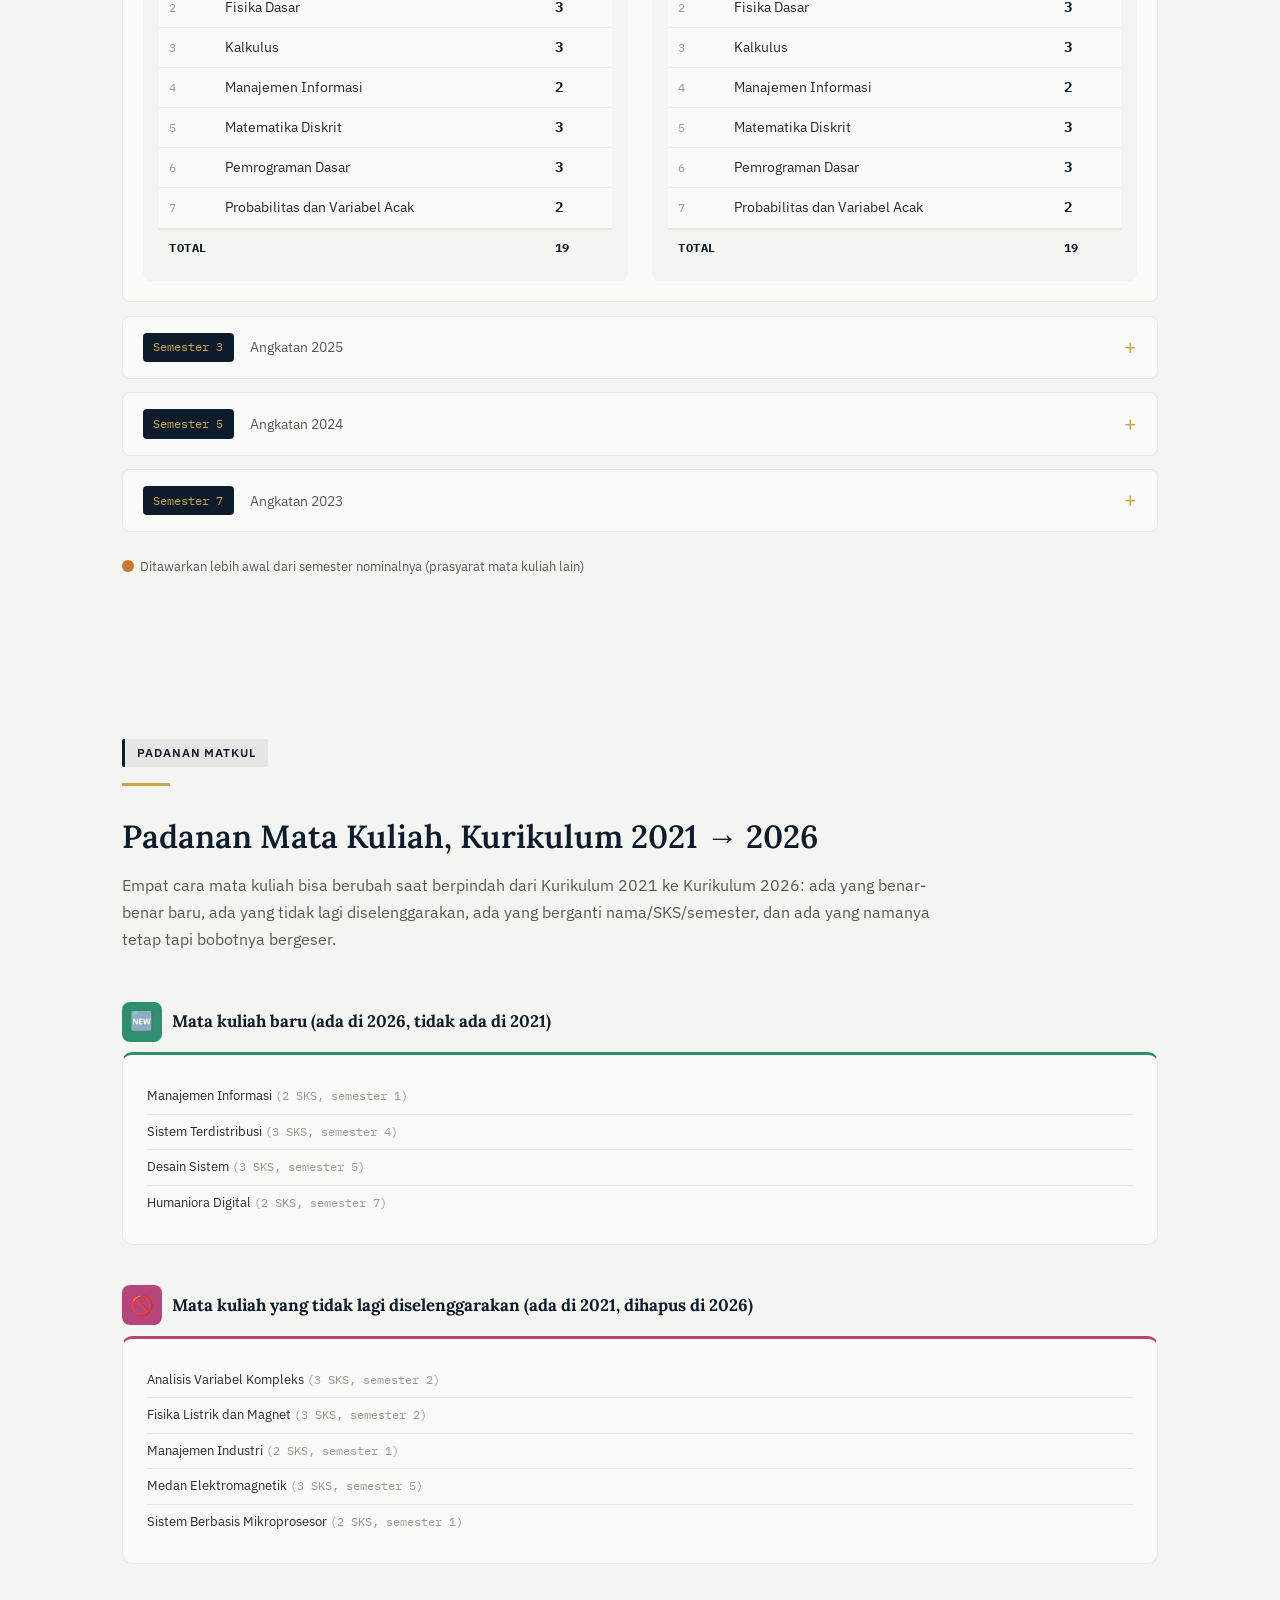
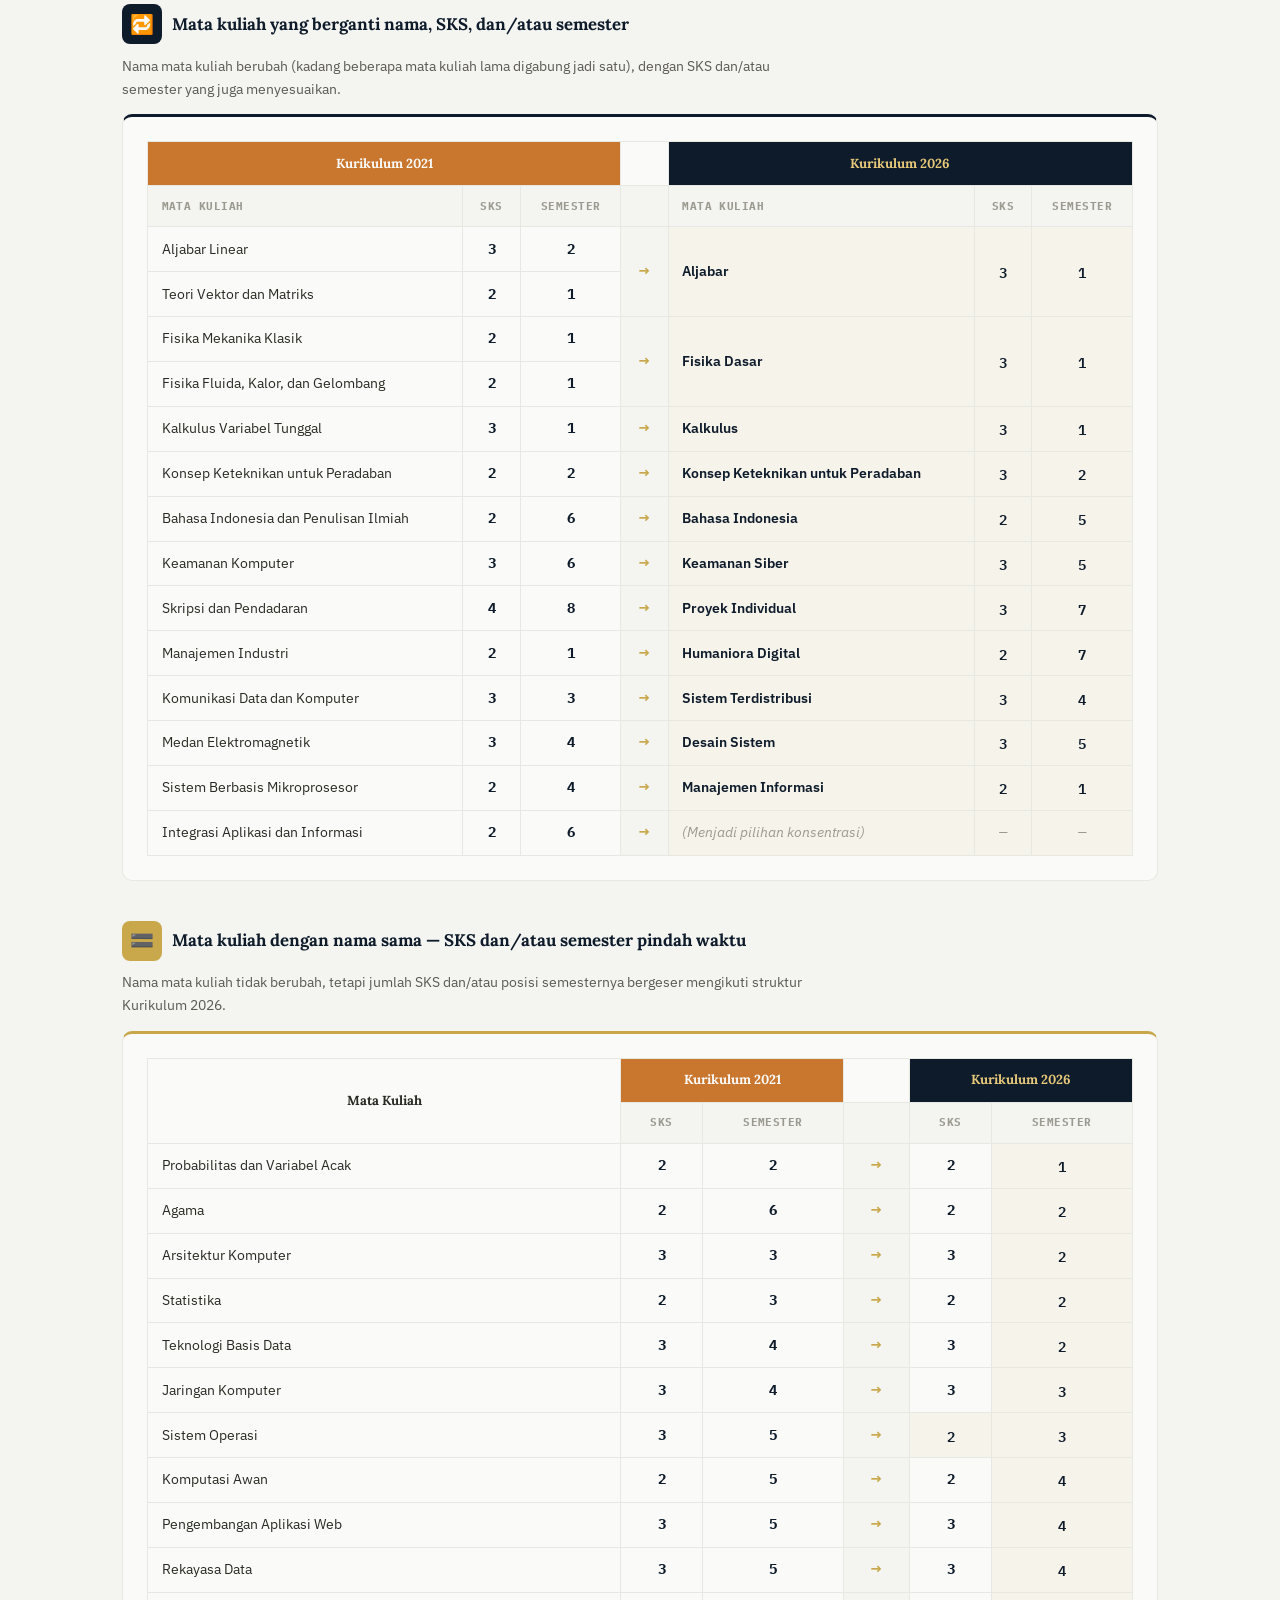
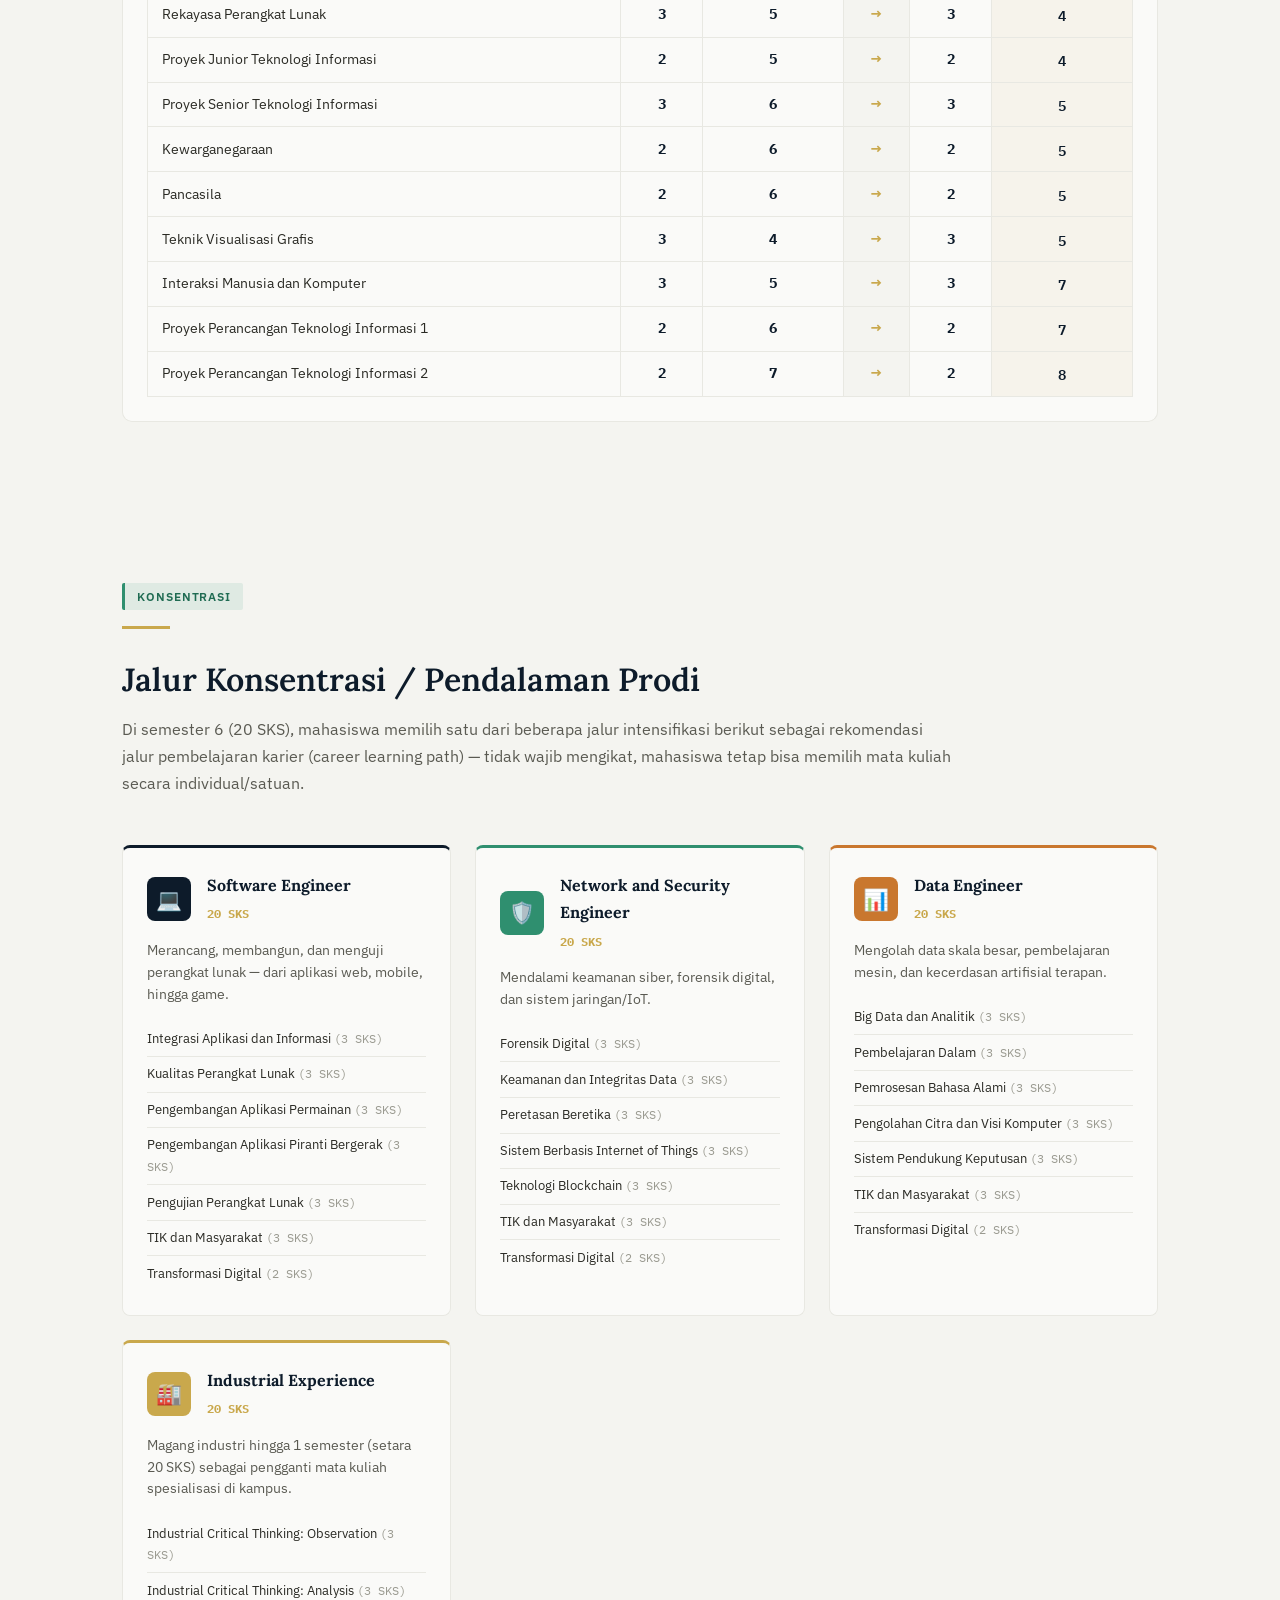
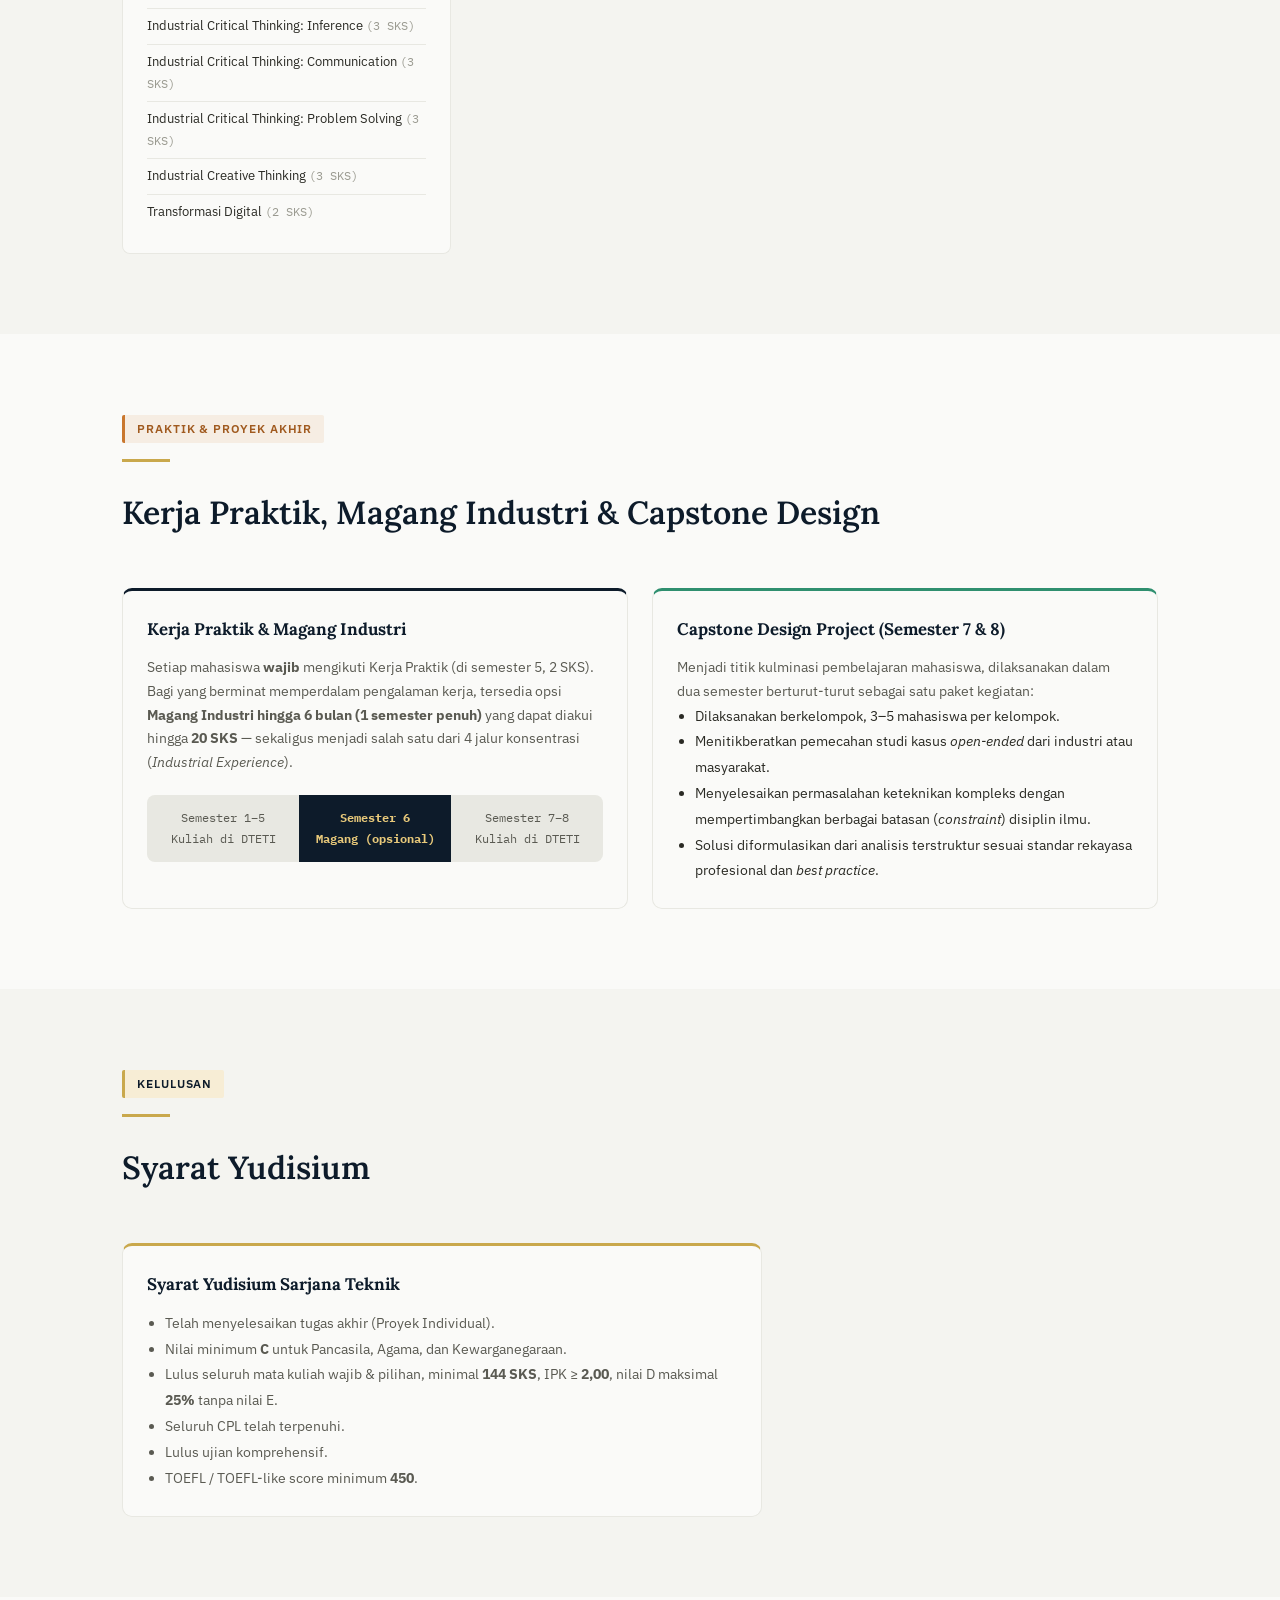
==== commit ebbe7ff0: "web-kur: revisi matkul dihapus" ====
--- a/kurikulum2026/index.html
+++ b/kurikulum2026/index.html
@@ -189,7 +189,7 @@
             <tr>
               <td>2022 &amp; sebelumnya</td>
               <td>Skripsi &amp; Pendadaran</td>
-              <td><strong>(P9)</strong> Dibebaskan dari kewajiban mengambil Manajemen Informasi, Sistem Terdistribusi, dan Desain Sistem — tetapi wajib mengambil <strong>Proyek Individual</strong> (3 SKS) sebagai pengganti Skripsi (4 SKS), dan <strong>Humaniora Digital</strong> (2 SKS).</td>
+              <td><strong>(P9)</strong> Dibebaskan dari kewajiban mengambil Manajemen Informasi, Sistem Terdistribusi, dan Desain Sistem — tetapi wajib mengambil <strong>Proyek Individual</strong> (3 SKS) (sebagai pengganti Skripsi (4 SKS), dan Humaniora Digital (2 SKS)).</td>
             </tr>
             <tr>
               <td>Semua angkatan</td>
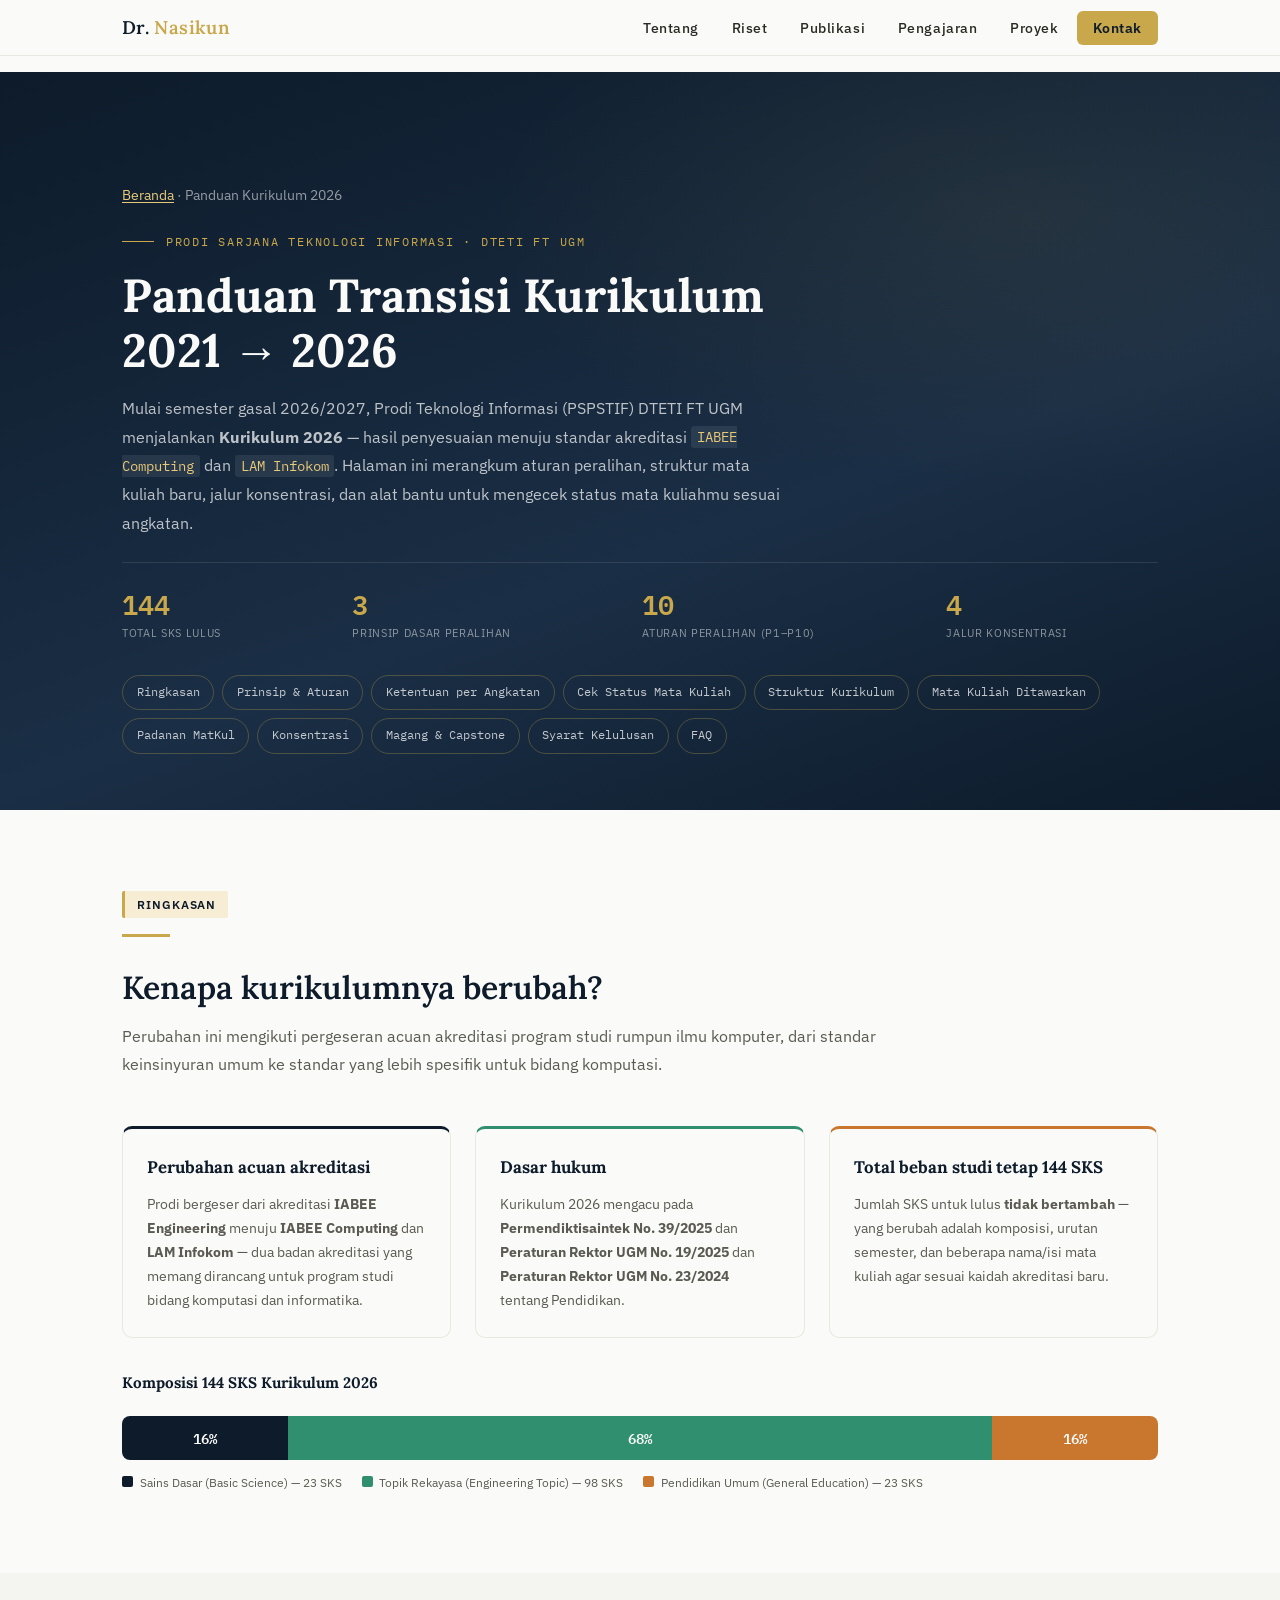
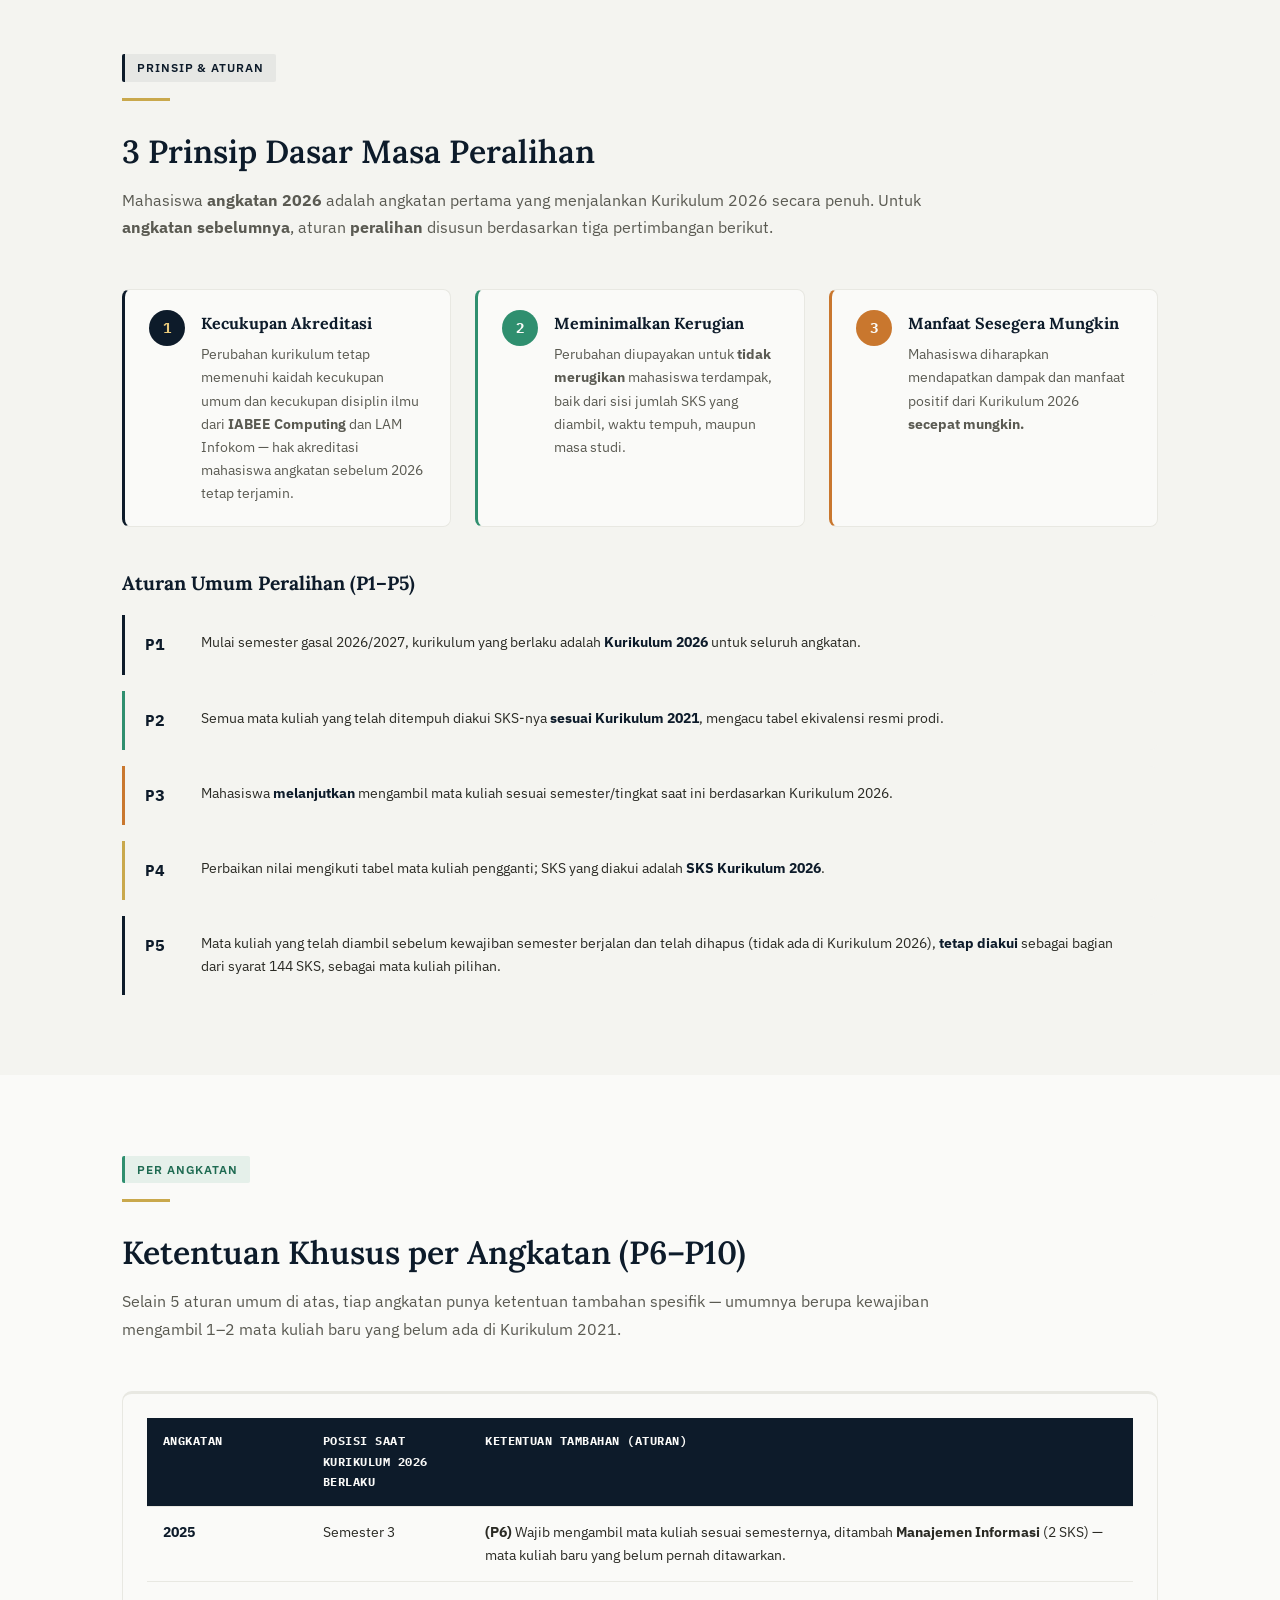
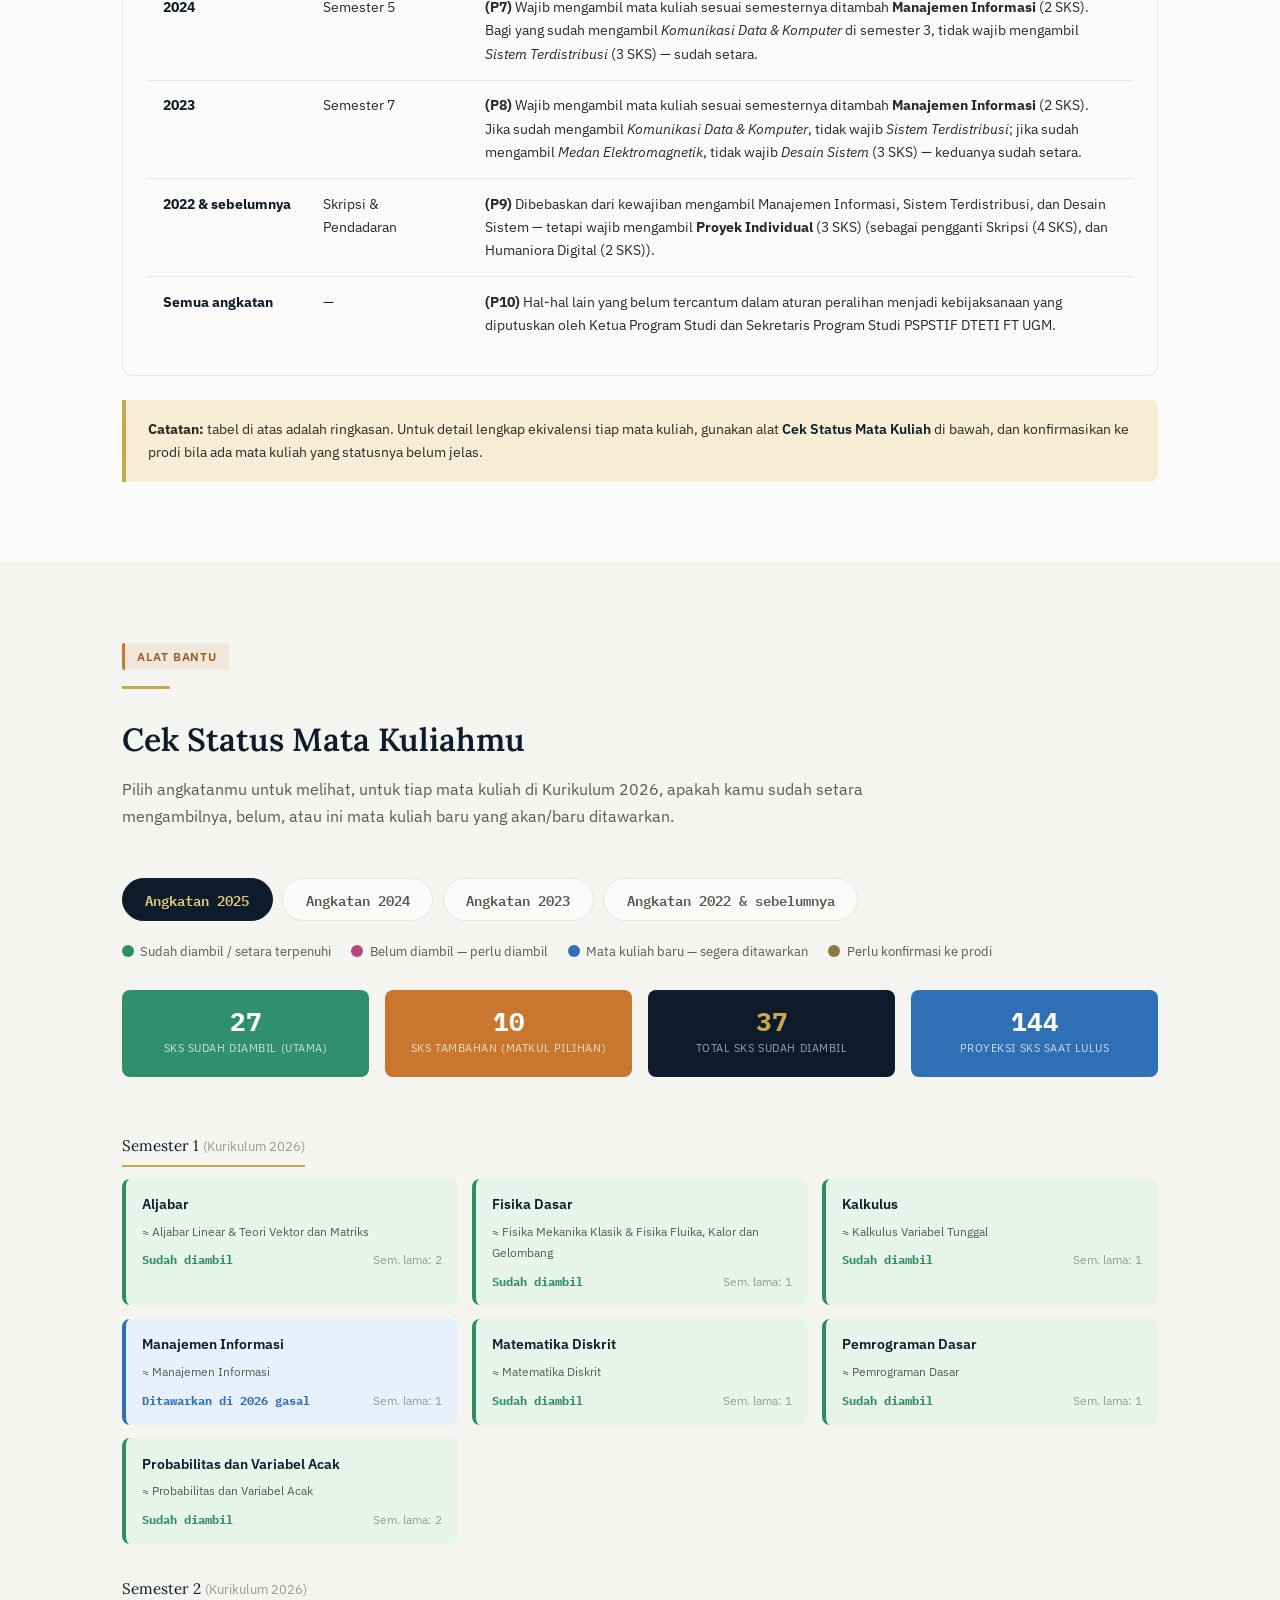
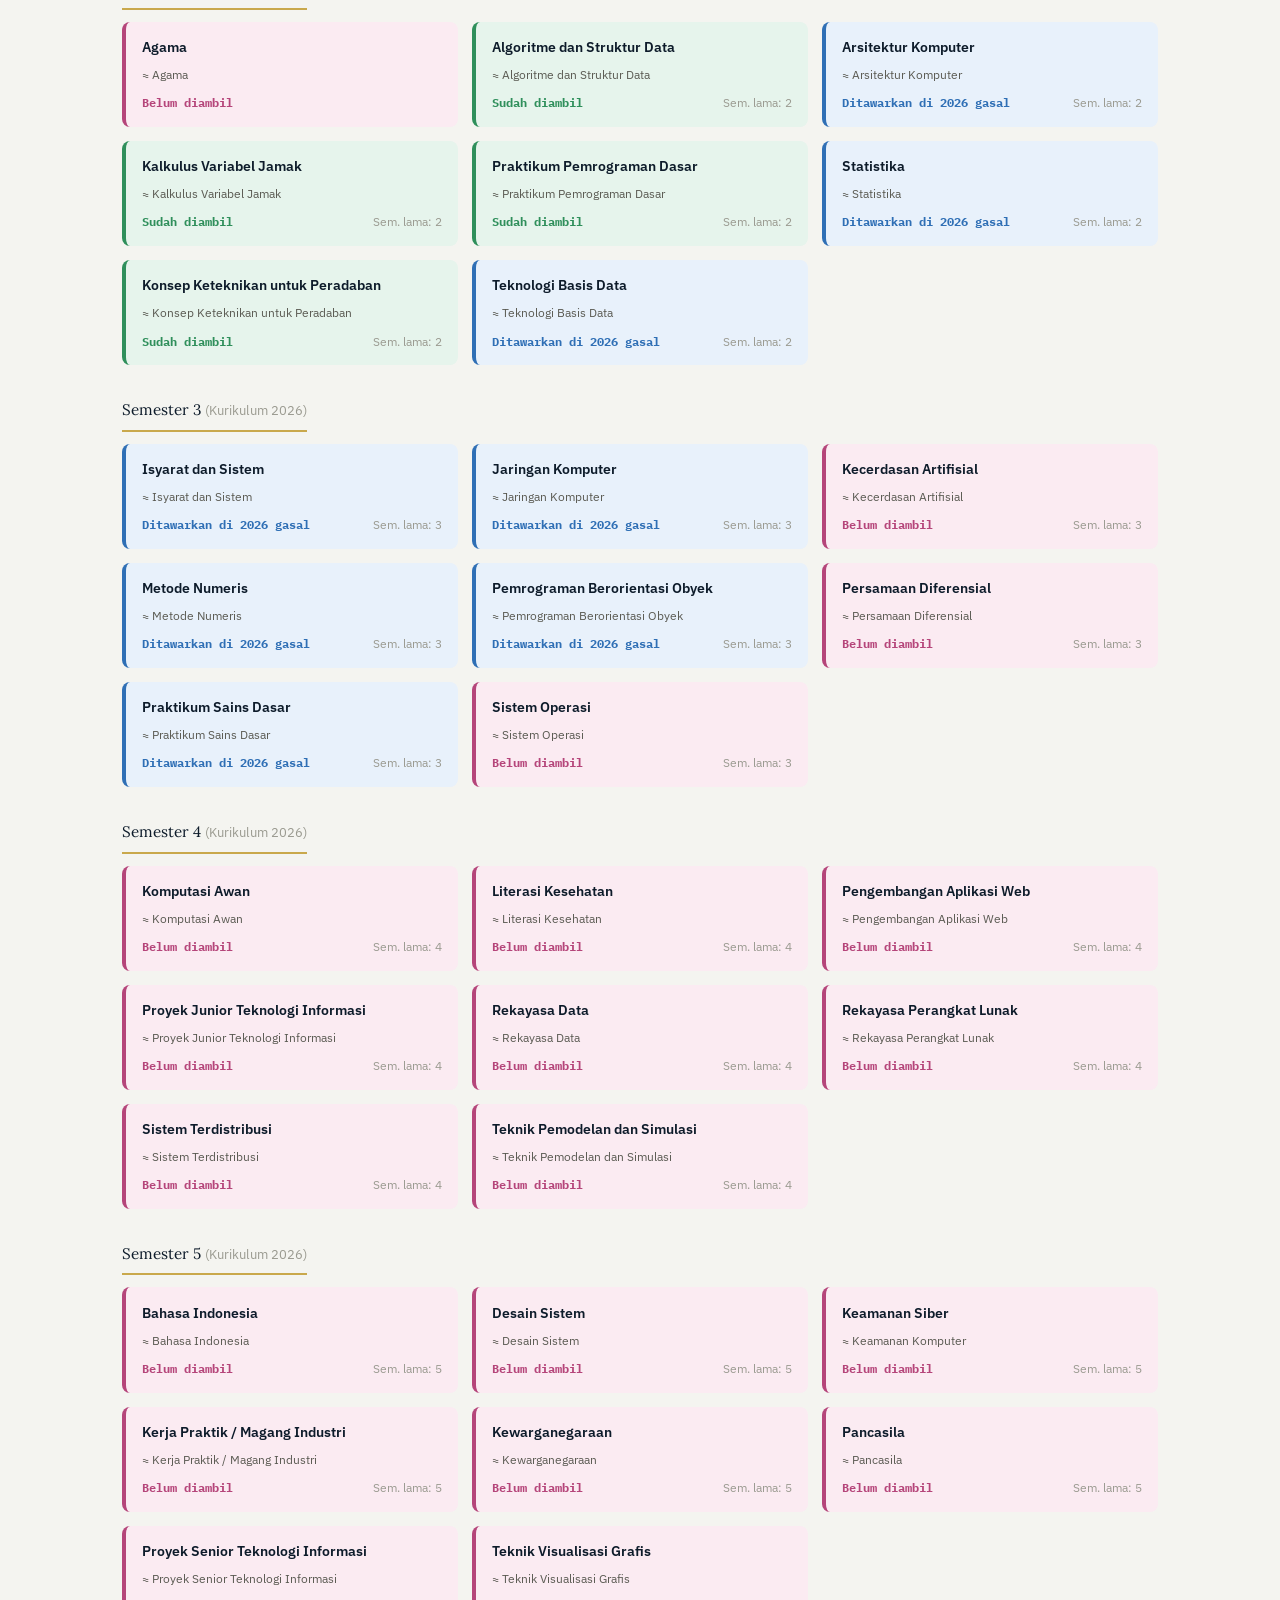
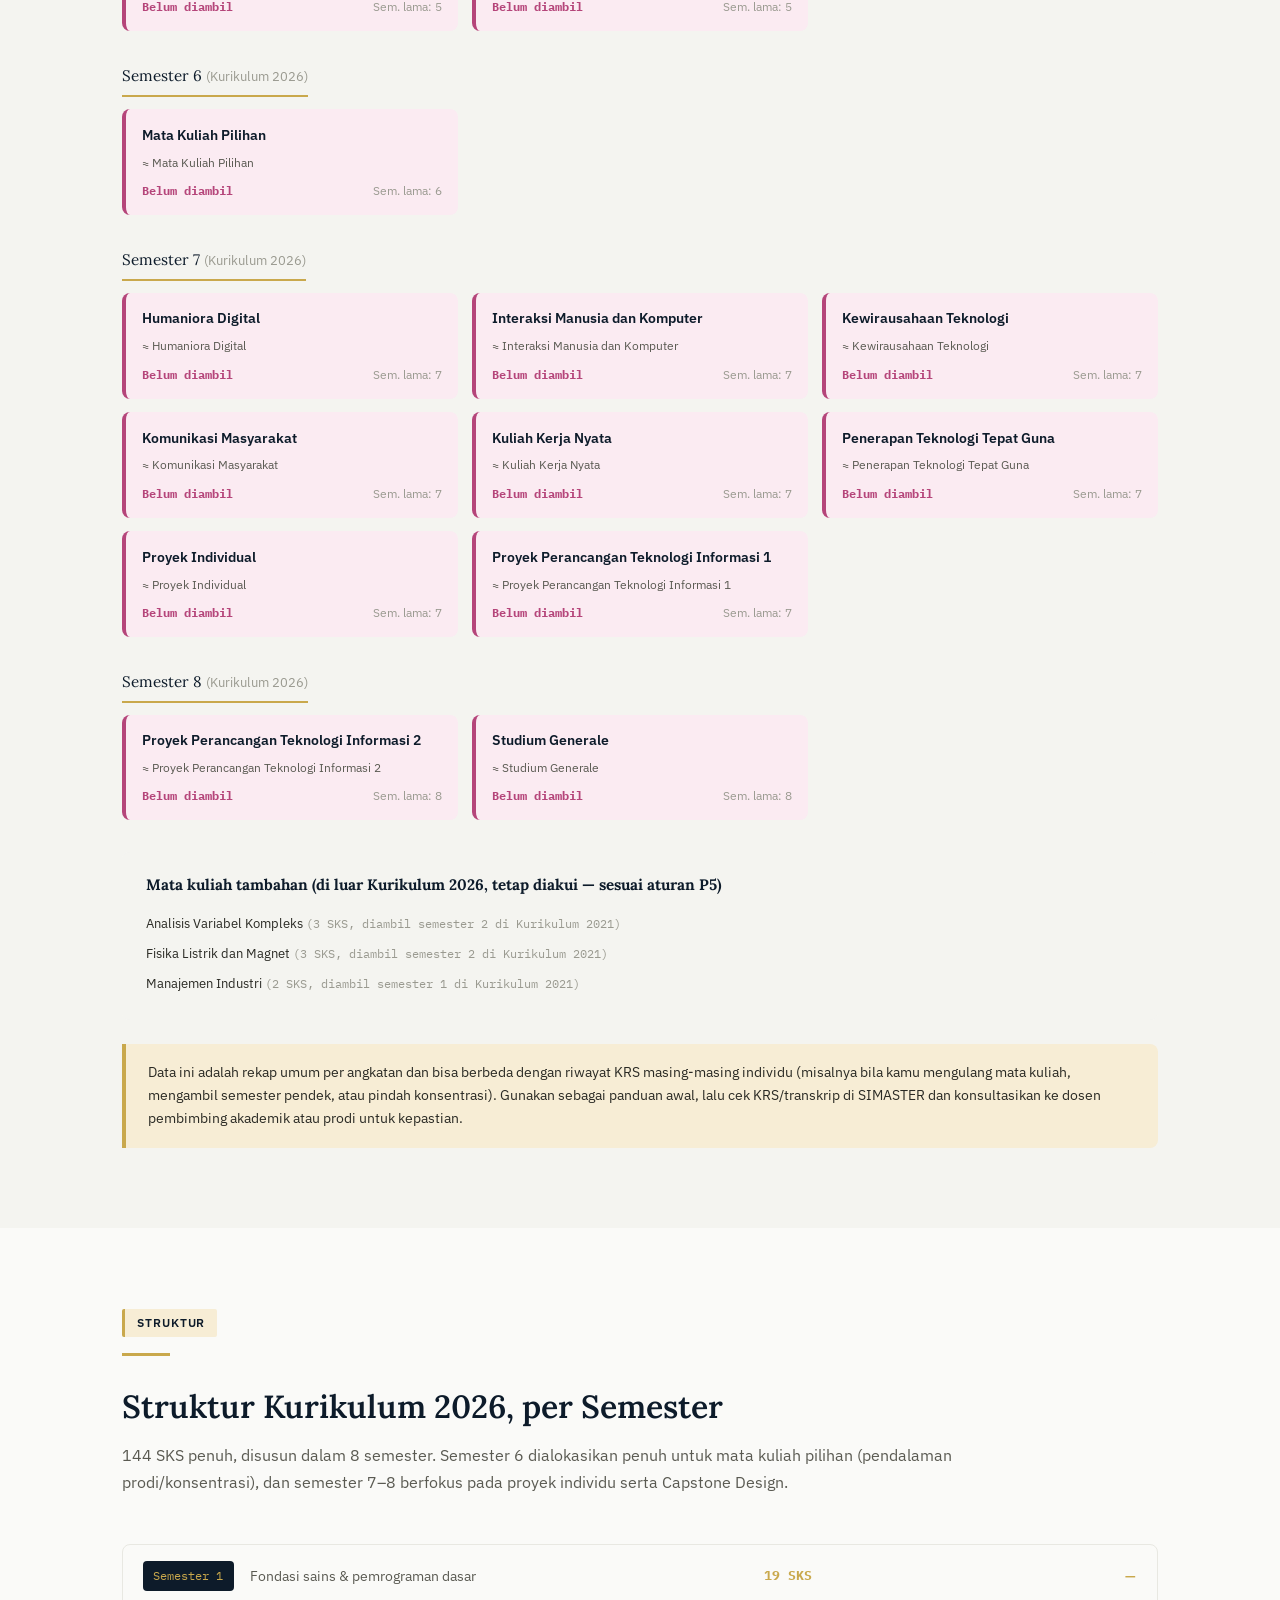
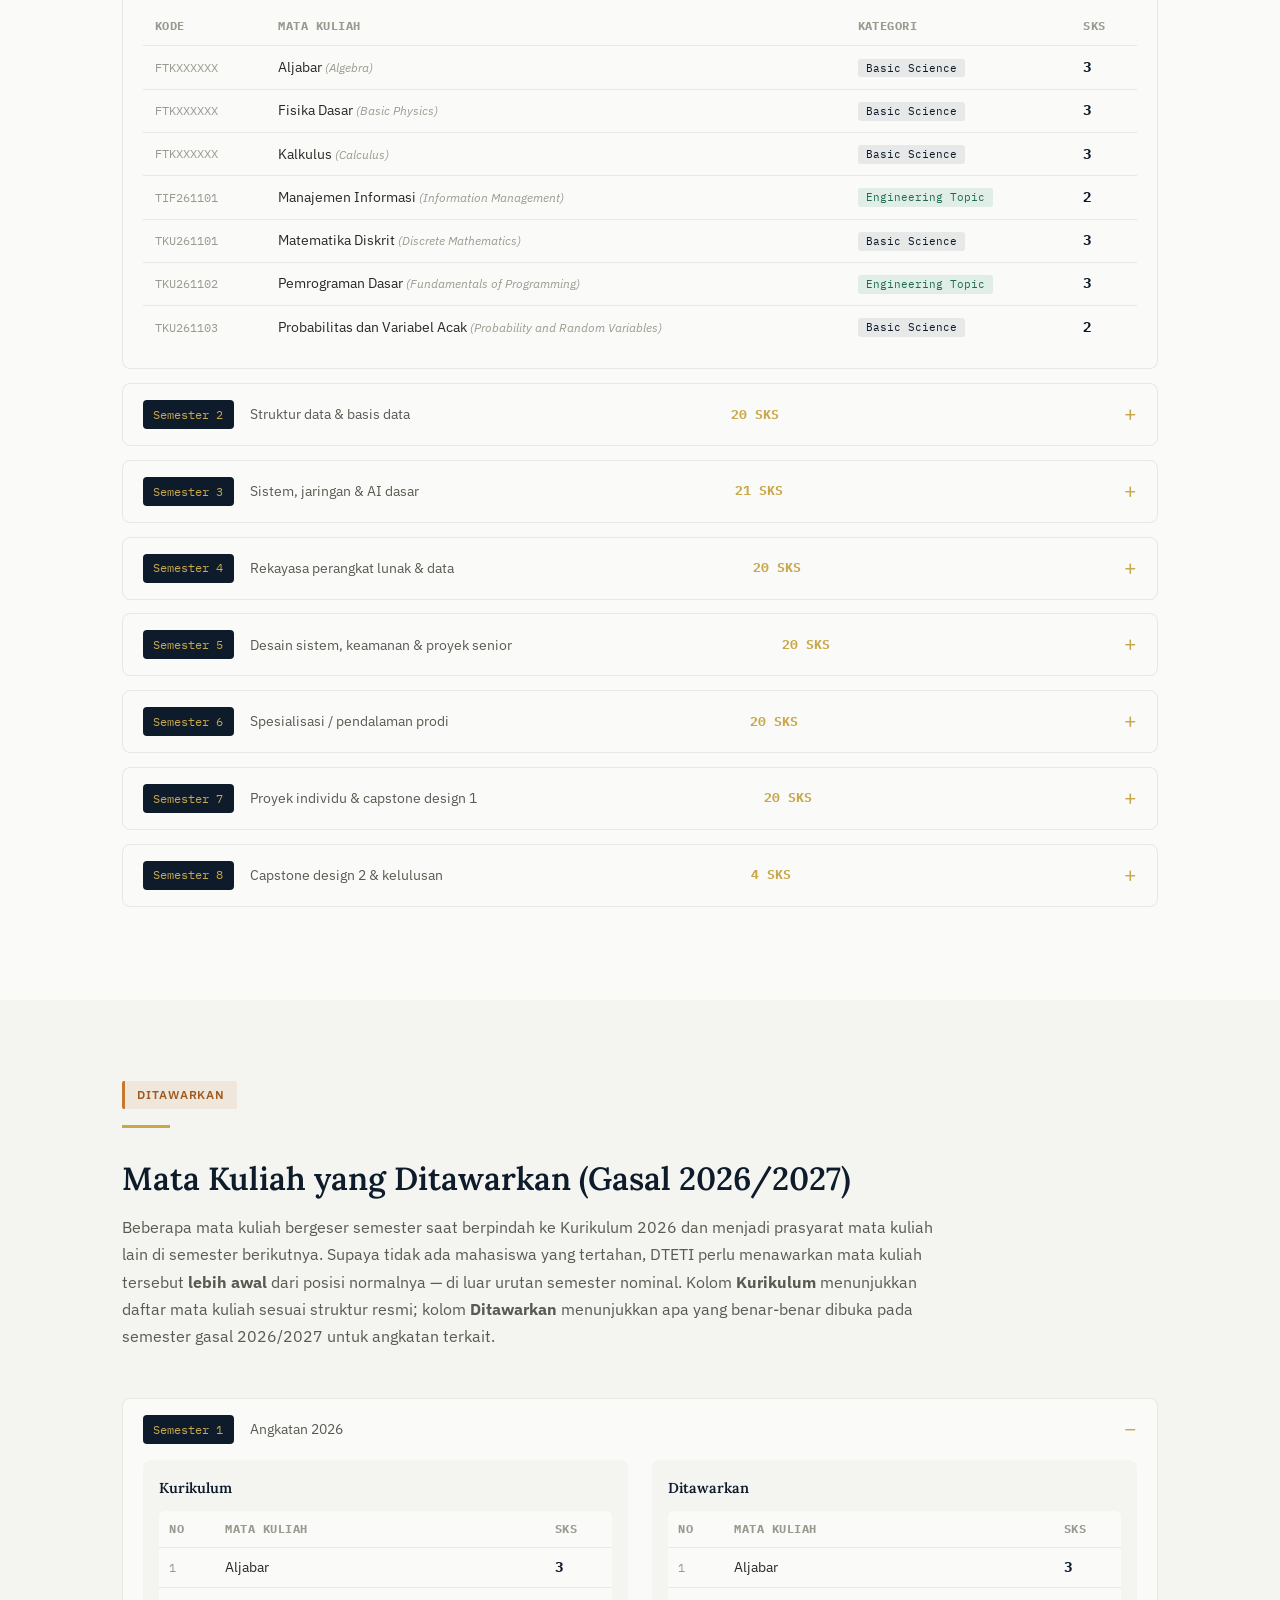
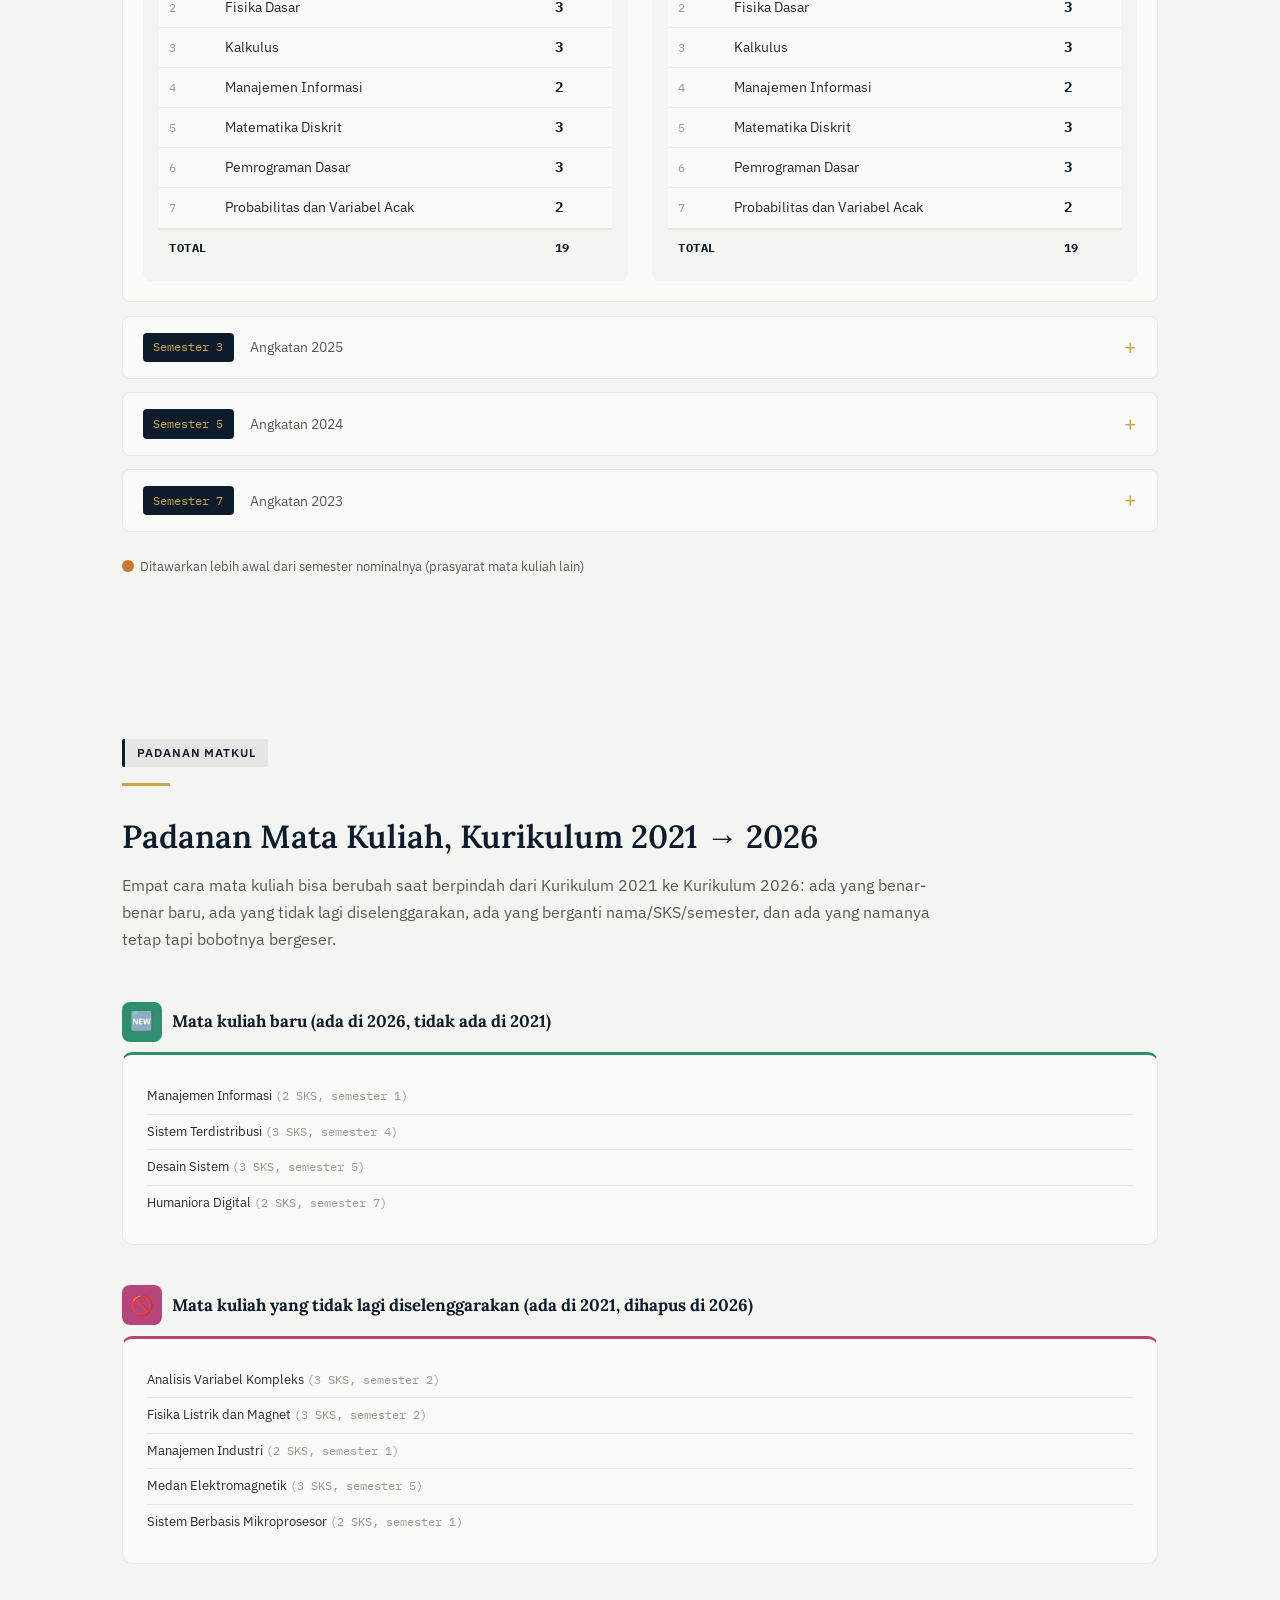
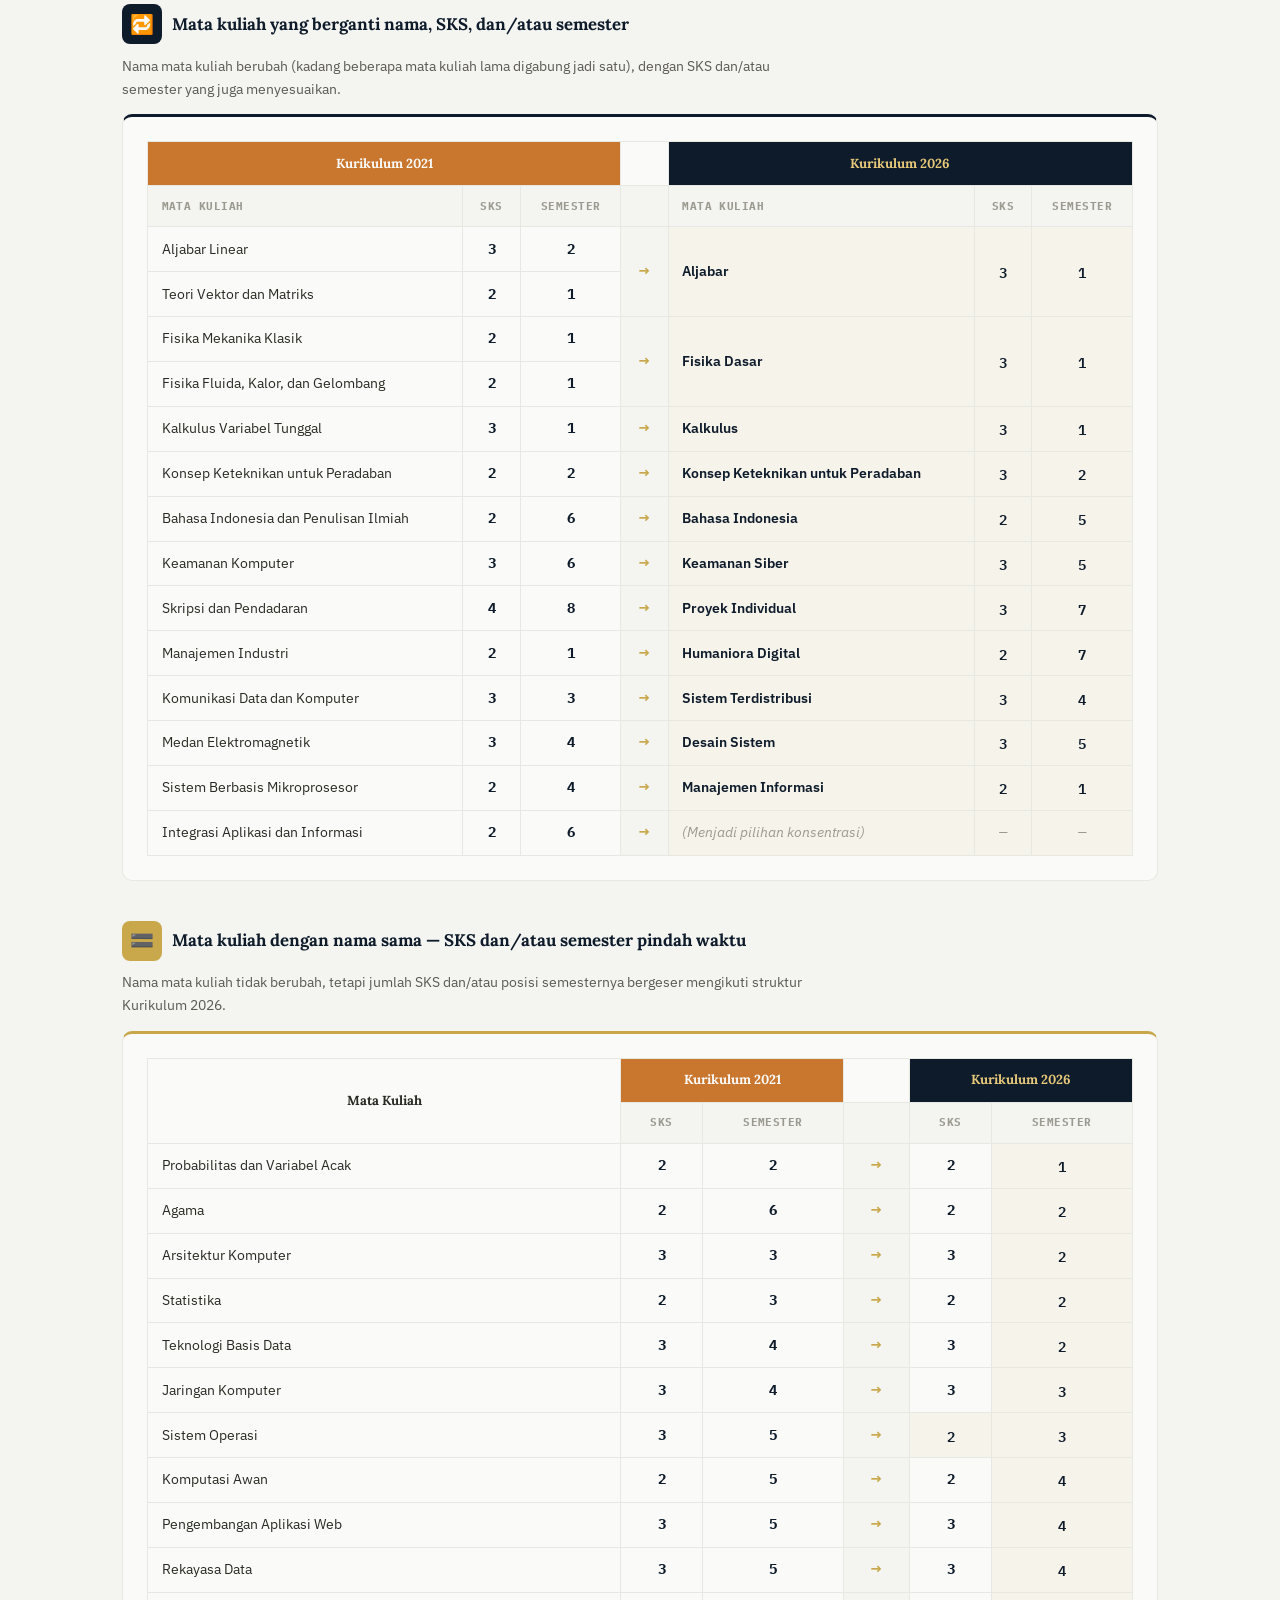
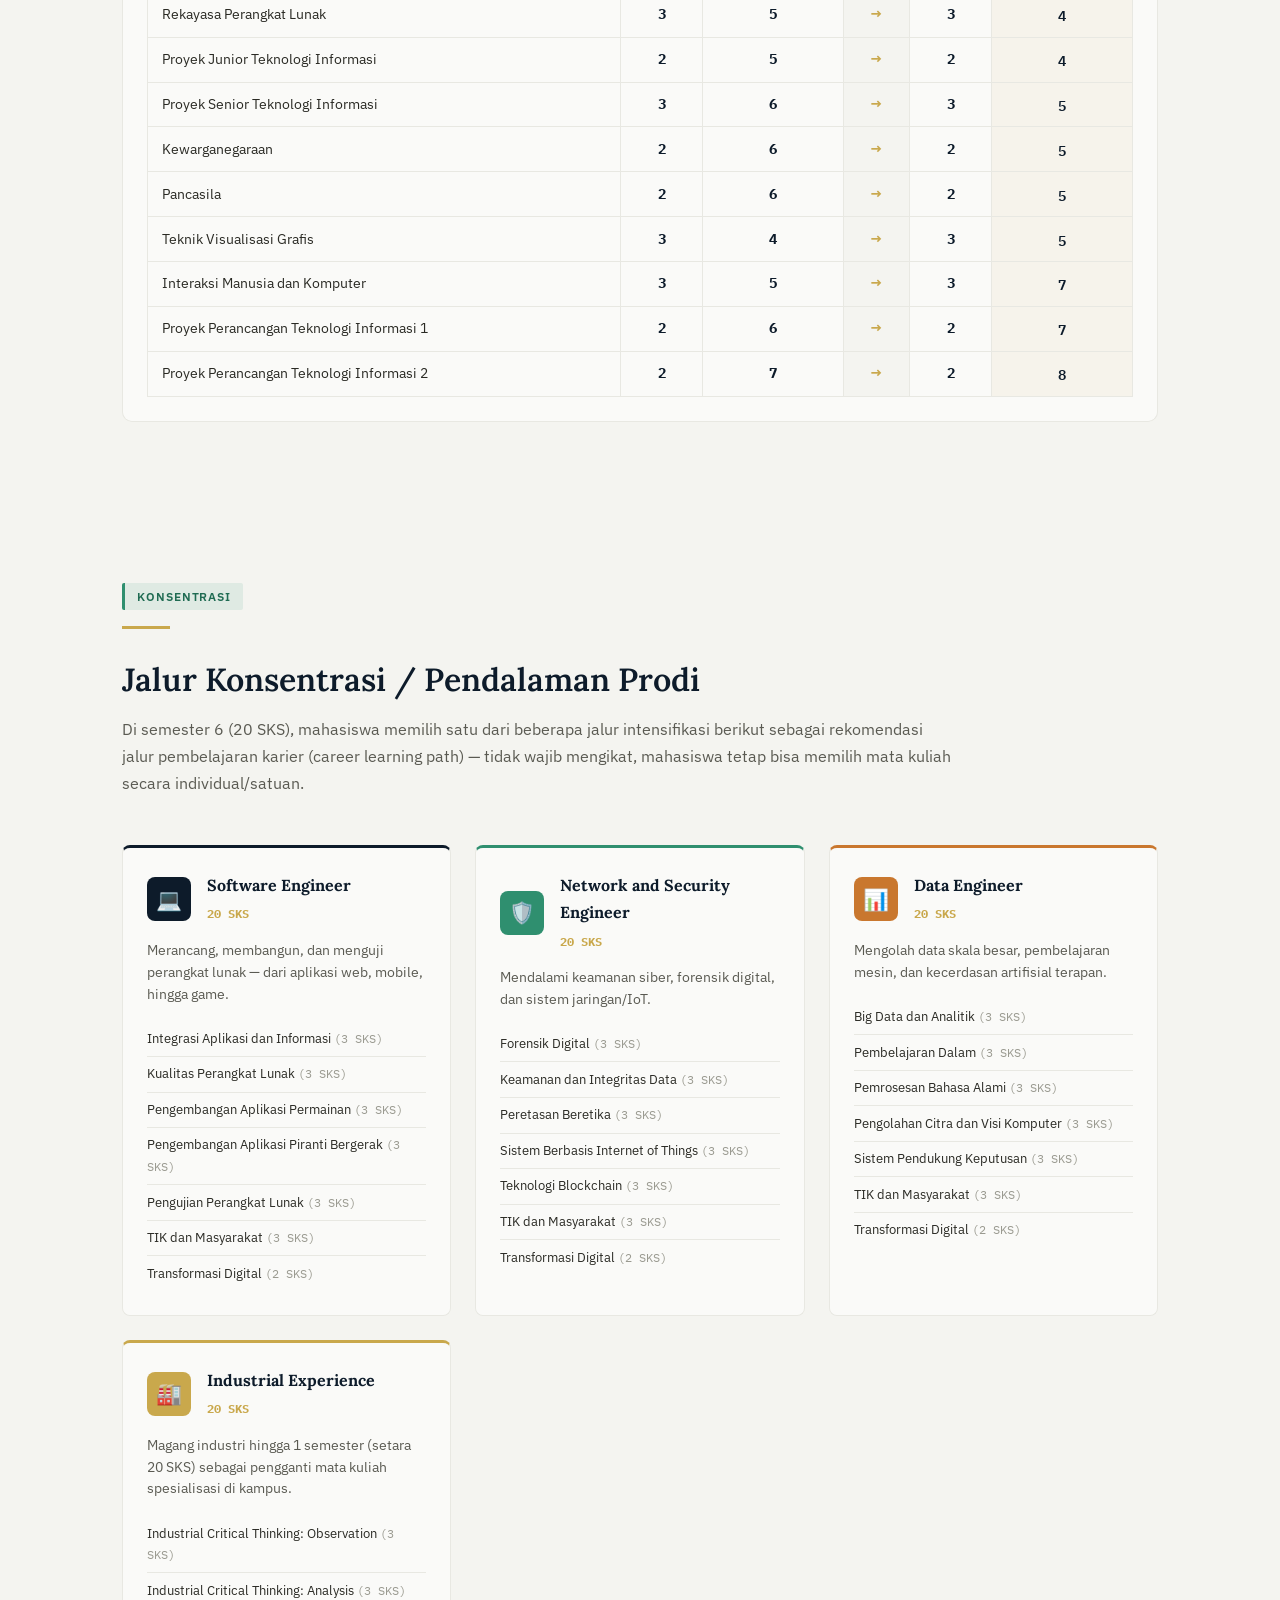
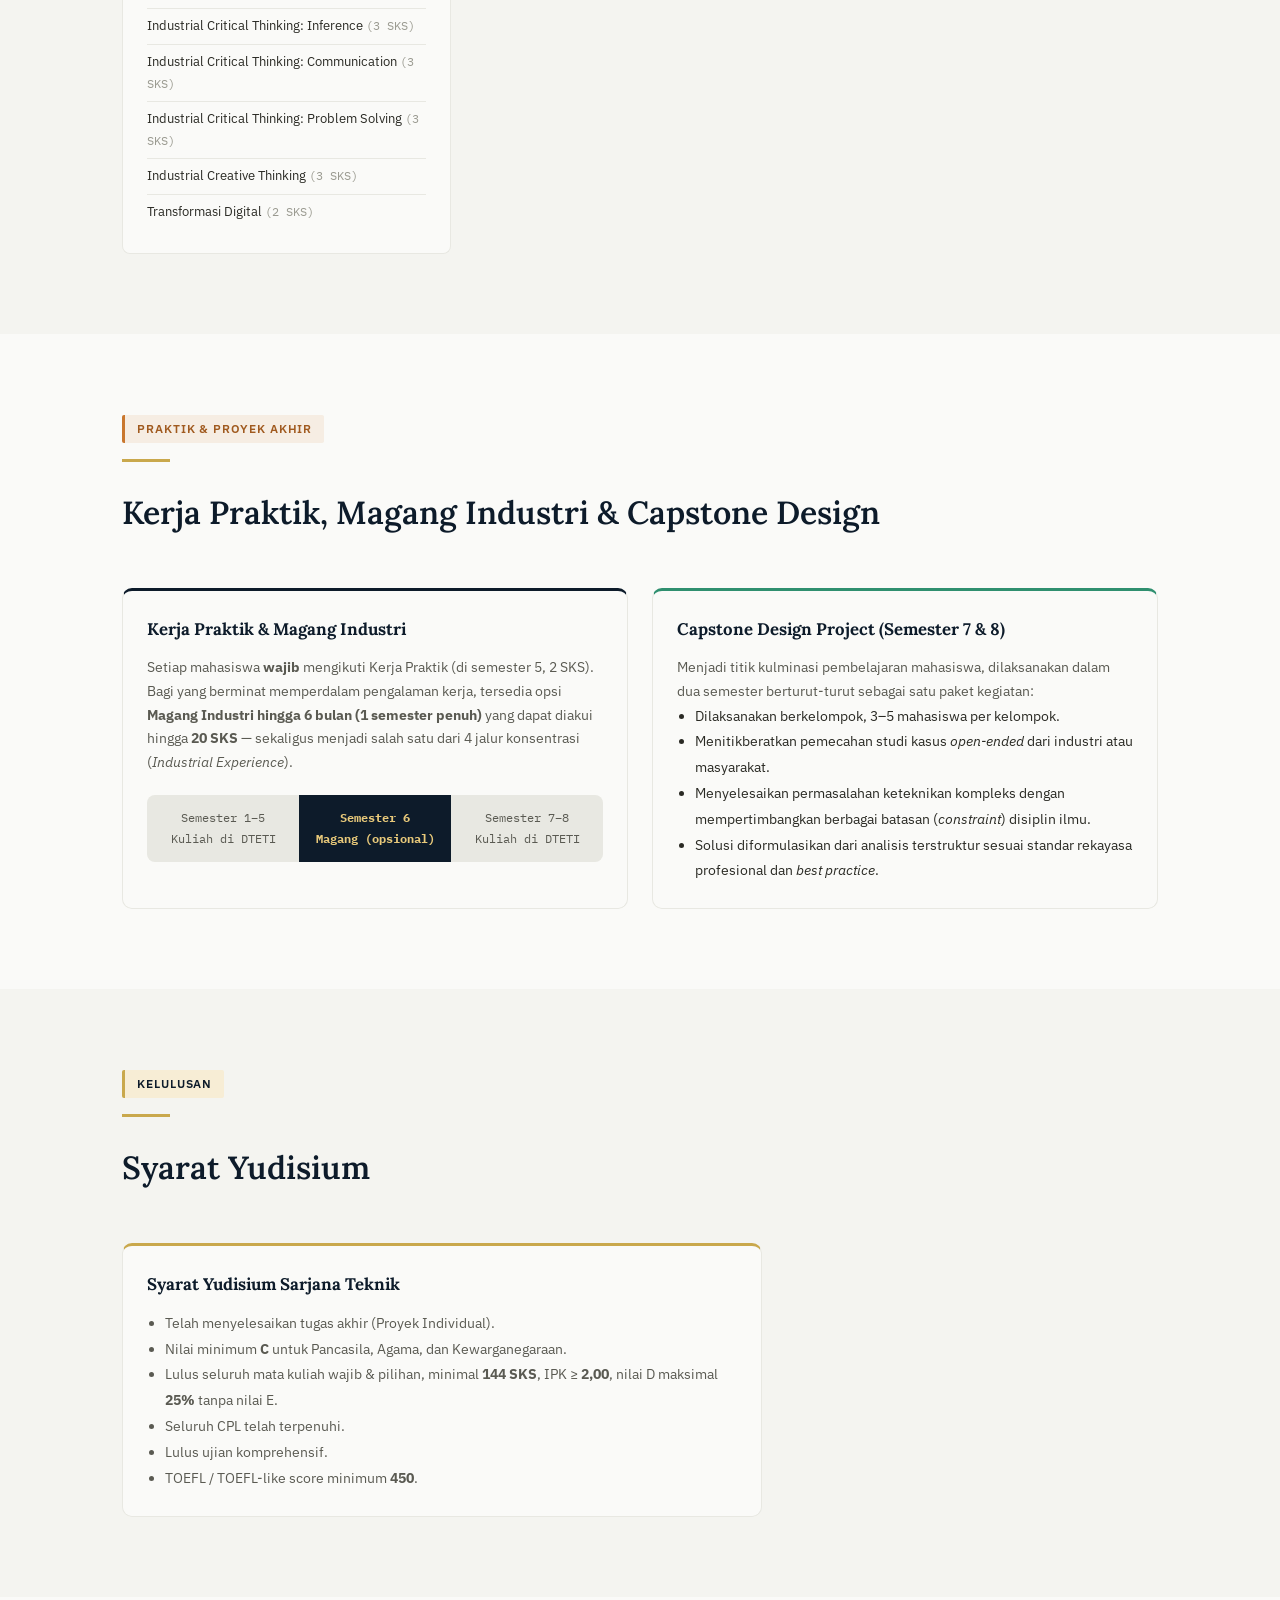
==== commit 6f8b5db9: "web-maba: integration to github" ====
--- a/kurikulum2026/index.html
+++ b/kurikulum2026/index.html
@@ -16,8 +16,11 @@
     <a href="../index.html" class="nav-brand">Dr. <span>Nasikun</span></a>
     <ul class="nav-links">
       <li><a href="../index.html#about">Tentang</a></li>
+      <li><a href="../index.html#research">Riset</a></li>
+      <li><a href="../index.html#publications">Publikasi</a></li>
       <li><a href="../index.html#teaching">Pengajaran</a></li>
-      <li><a href="../index.html#contact">Kontak</a></li>
+      <li><a href="../index.html#projects">Proyek</a></li>
+      <li class="nav-cta"><a href="../index.html#contact">Kontak</a></li>
     </ul>
     <div id="hamburger" aria-label="Buka menu">
       <span></span><span></span><span></span>
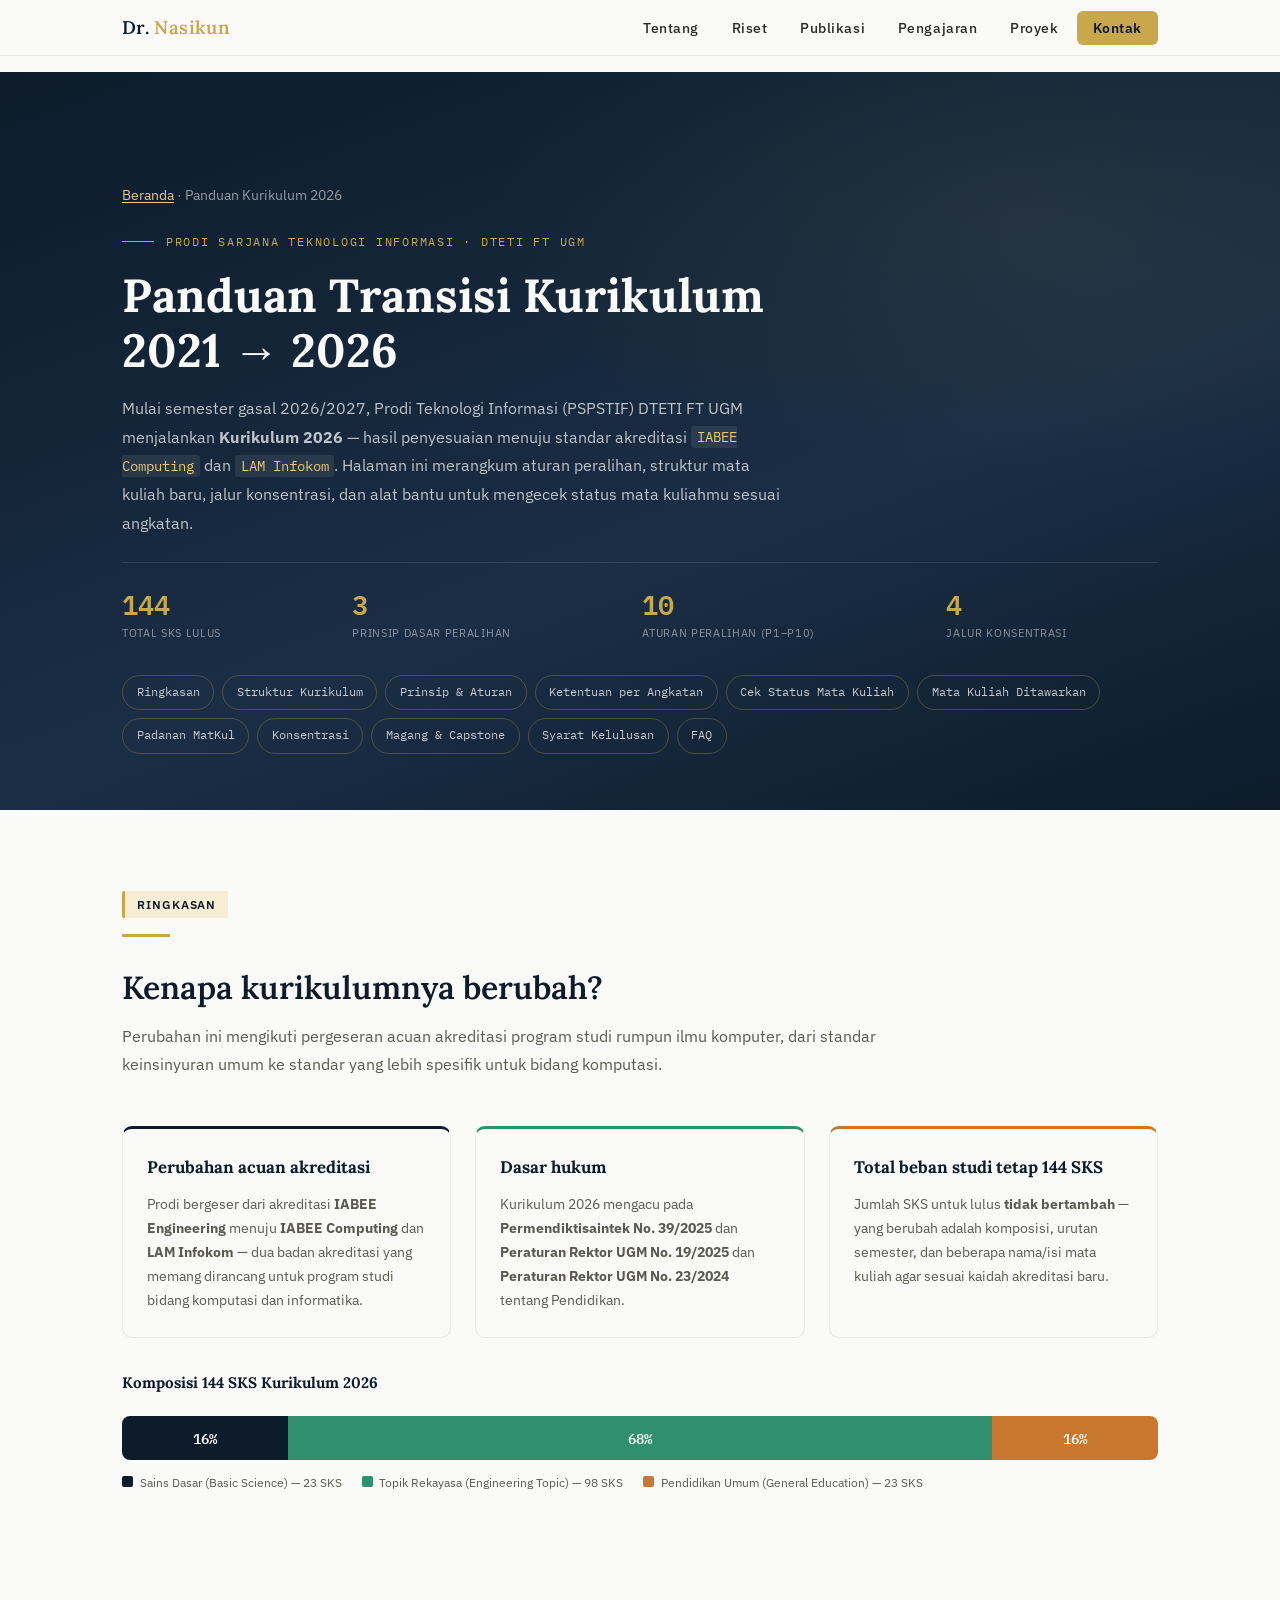
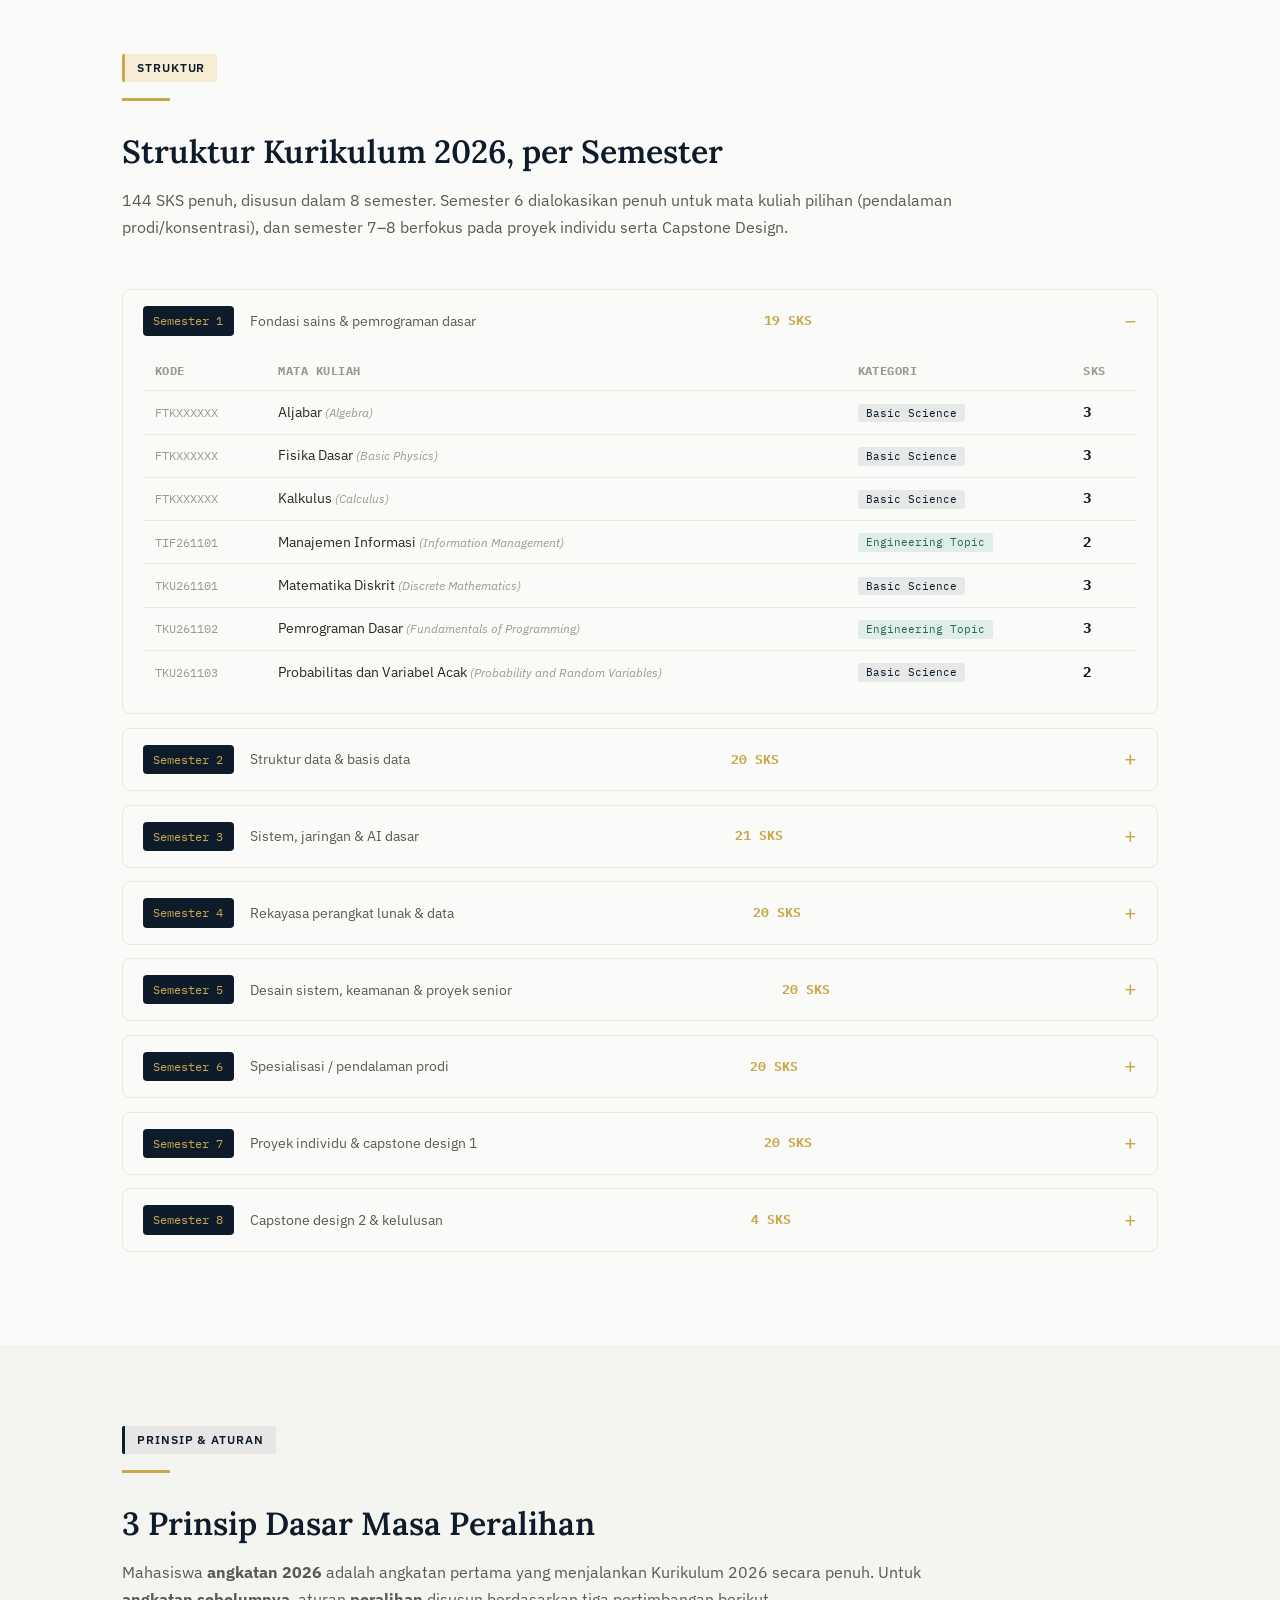
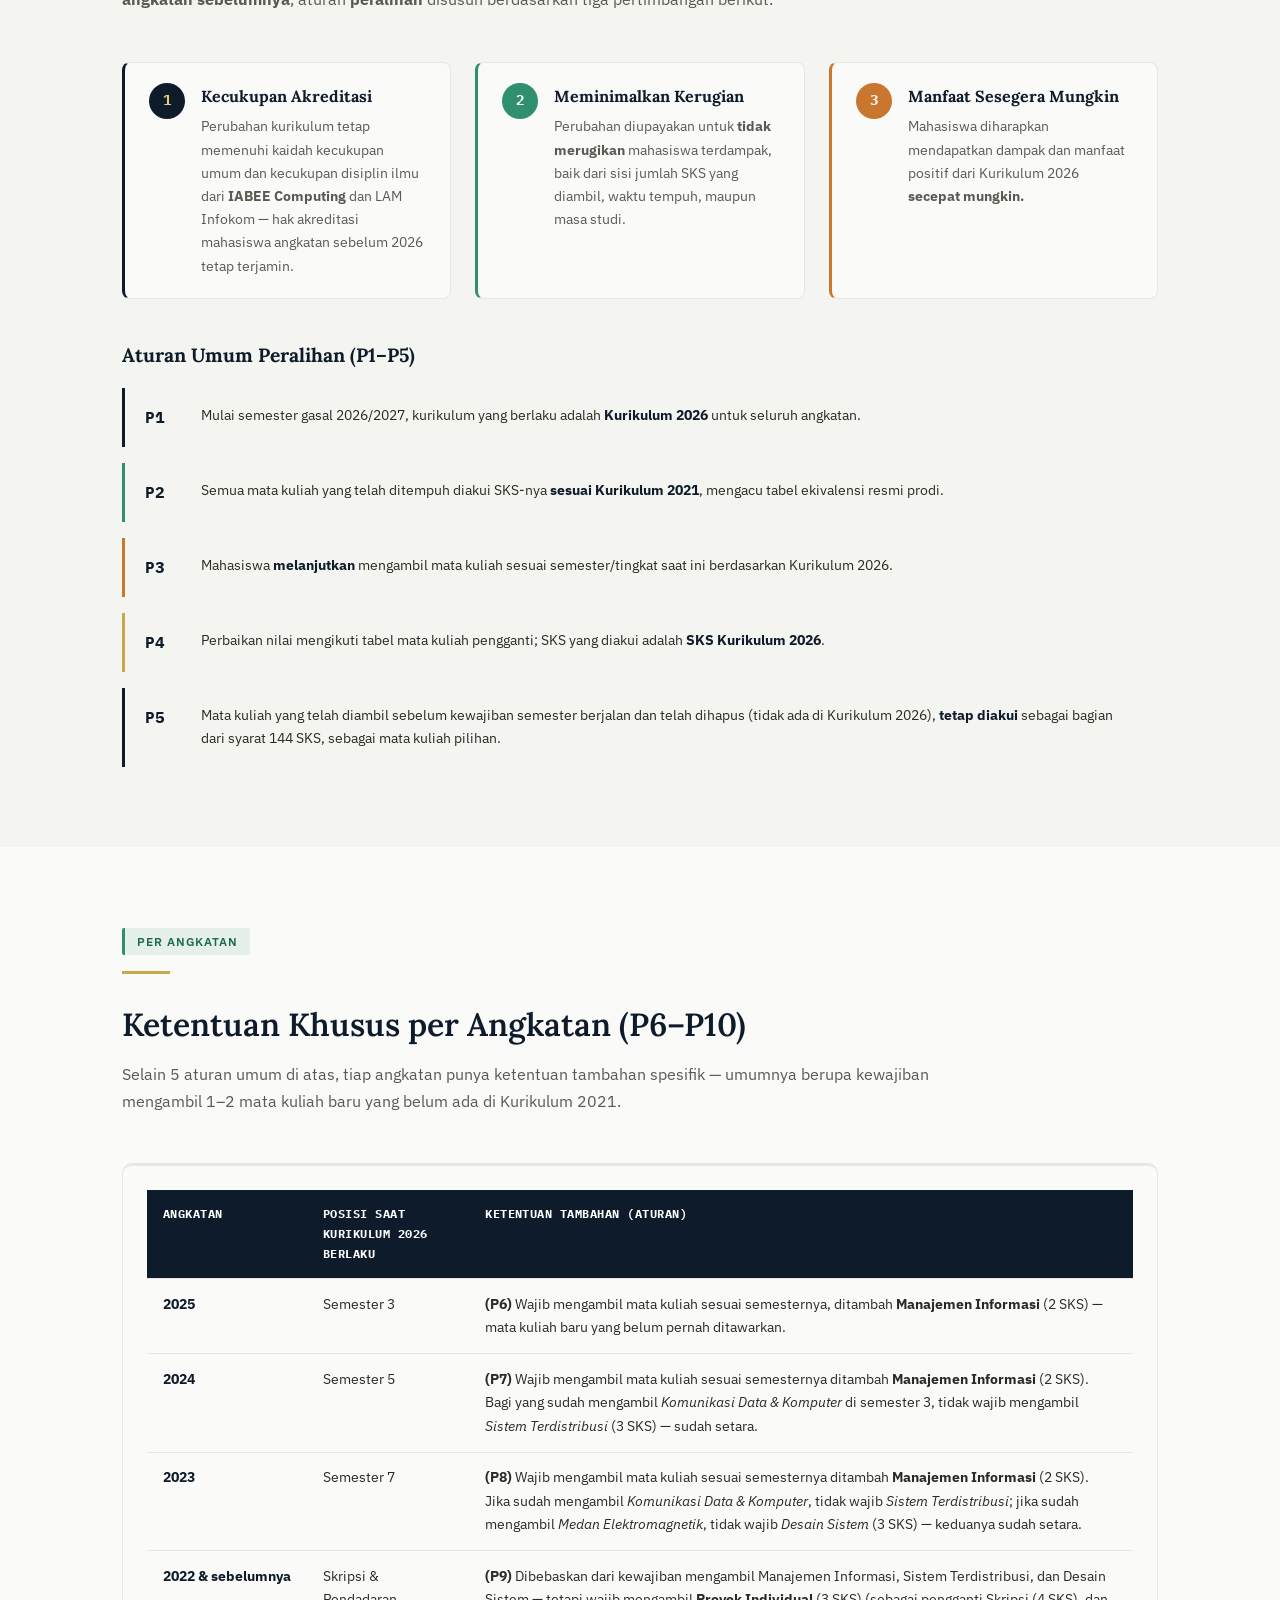
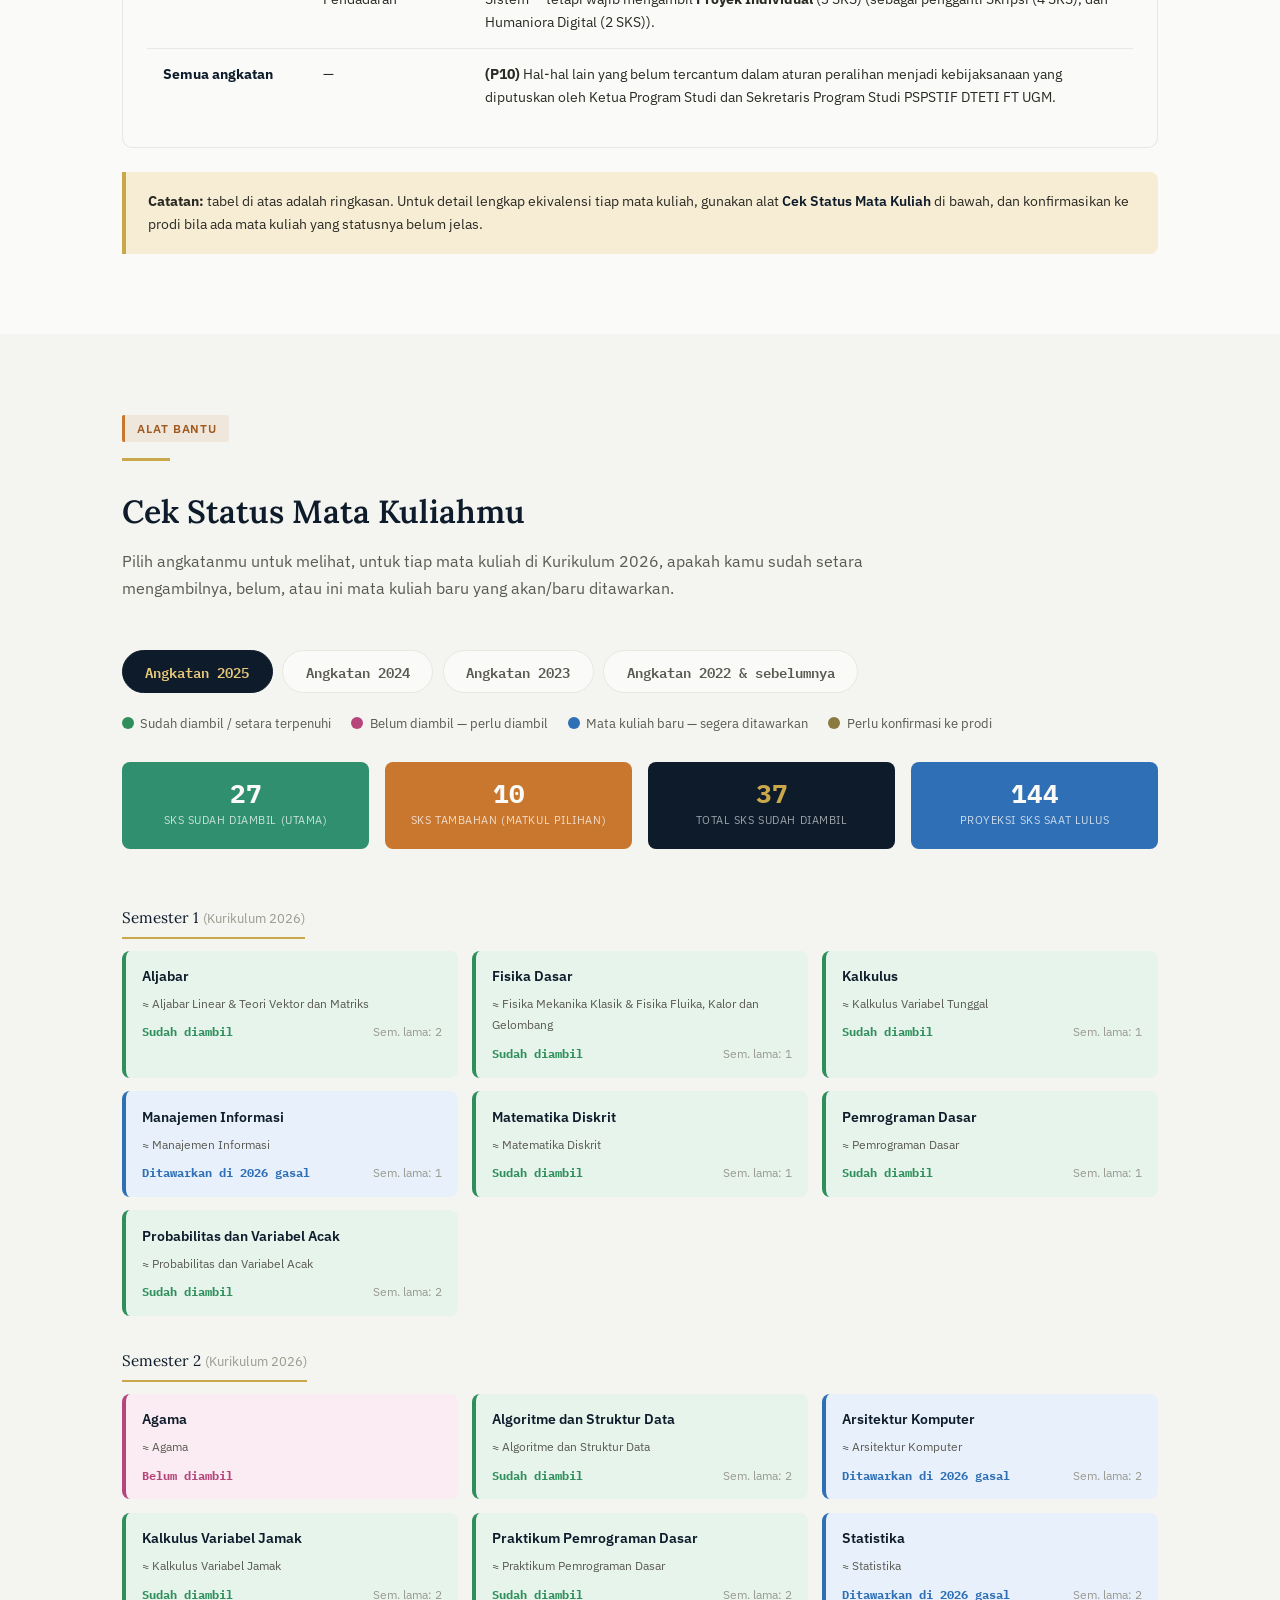
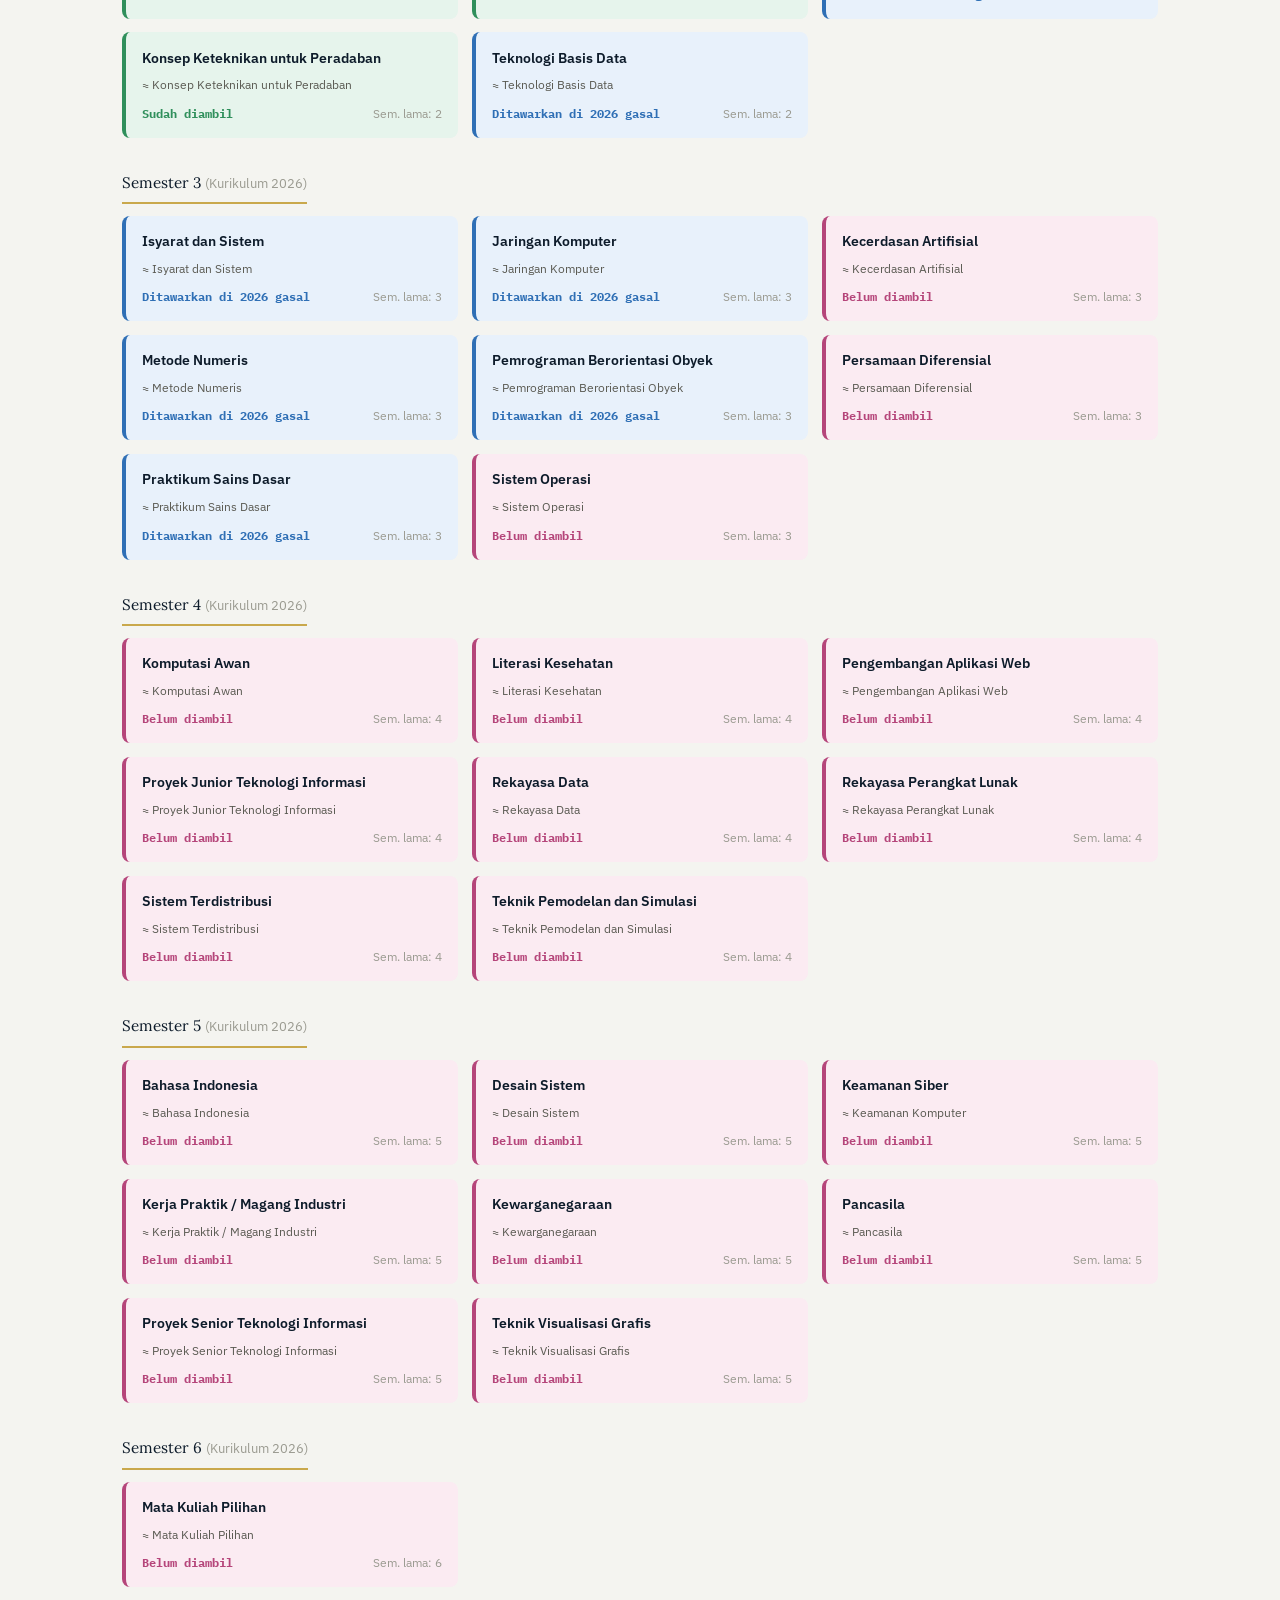
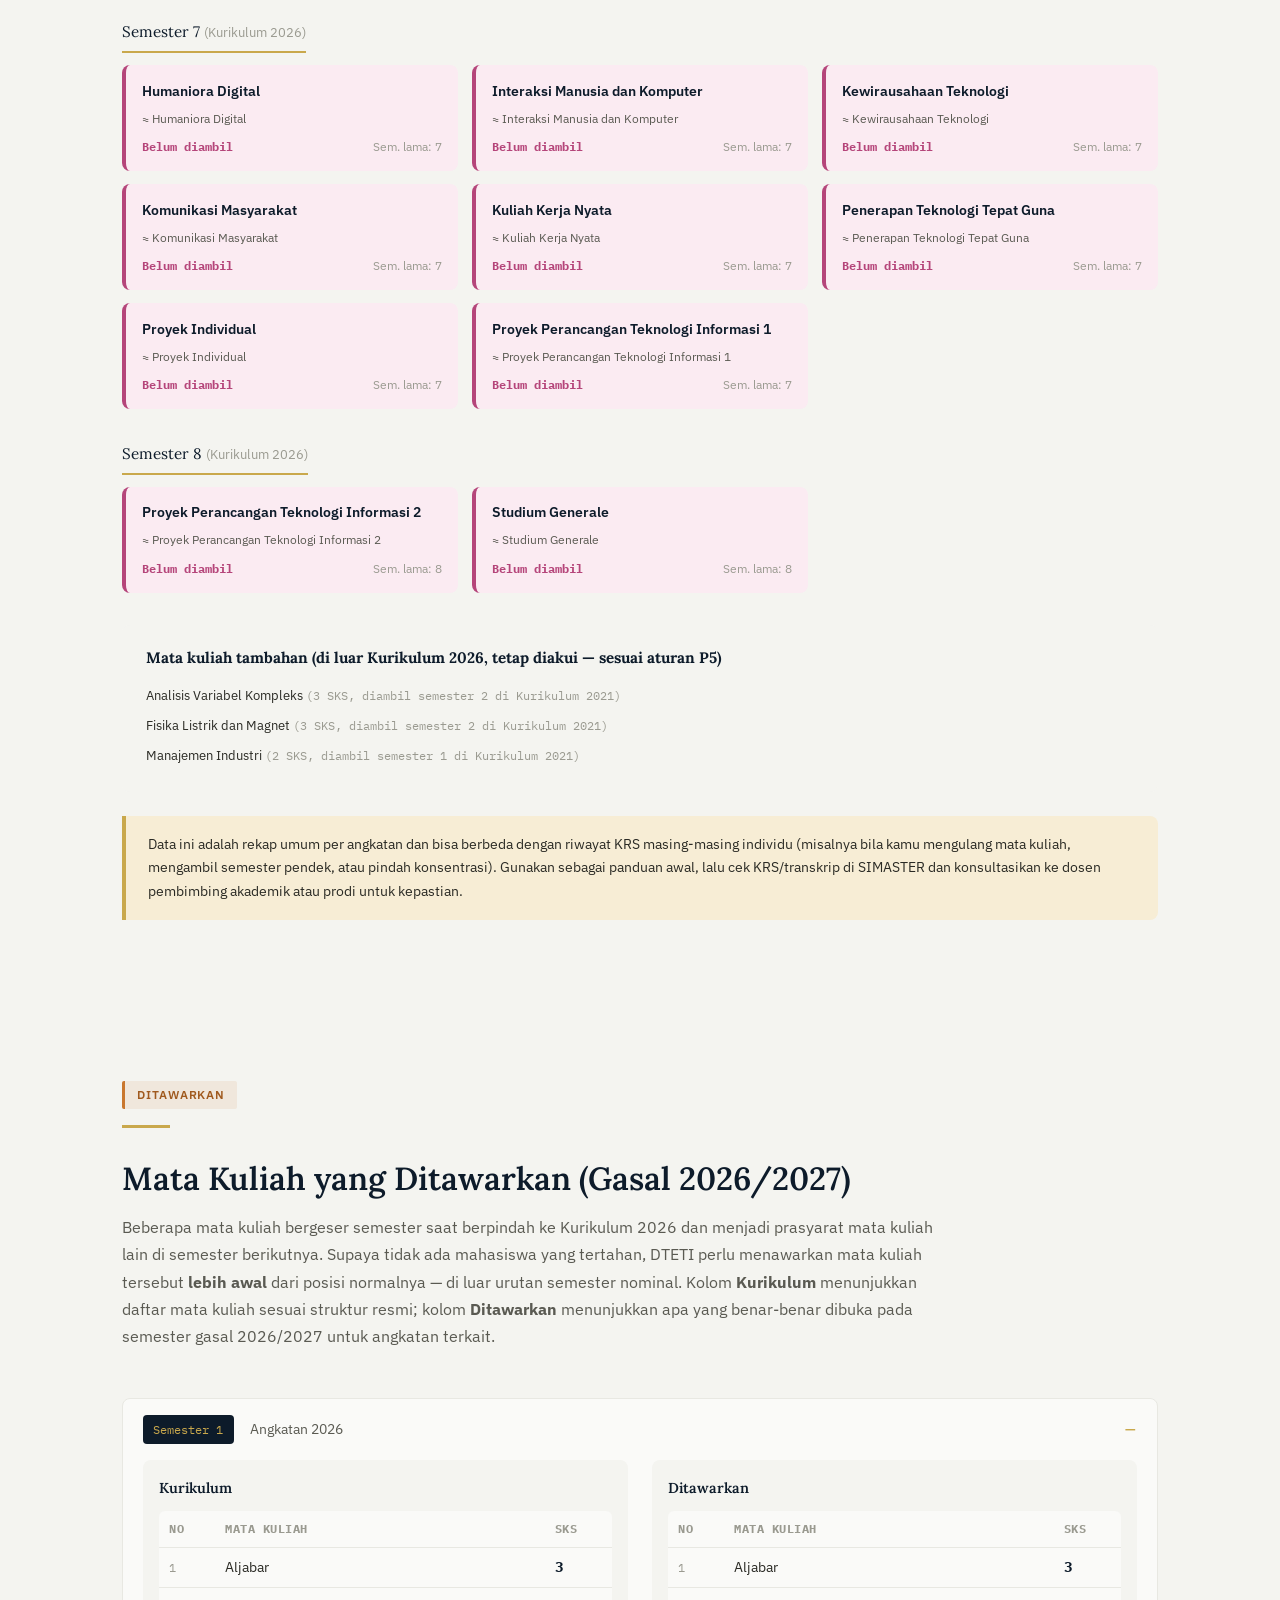
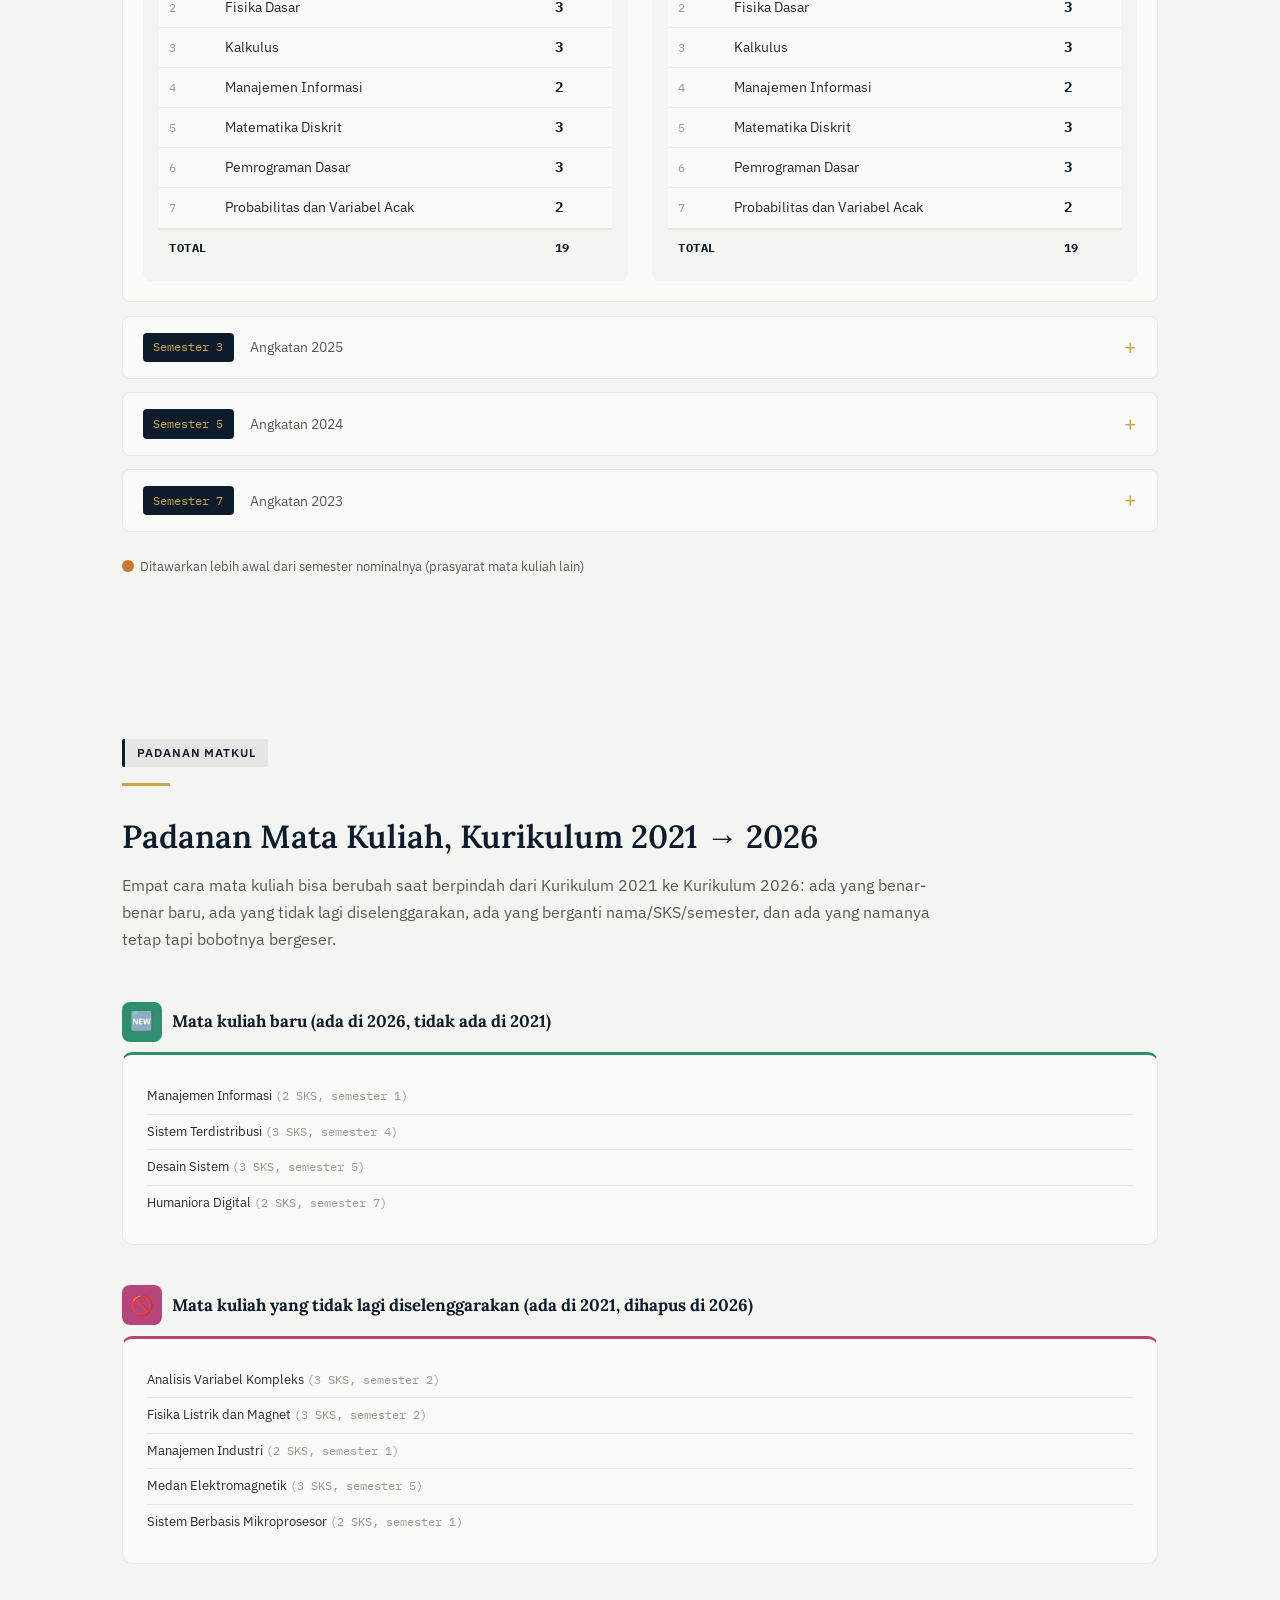
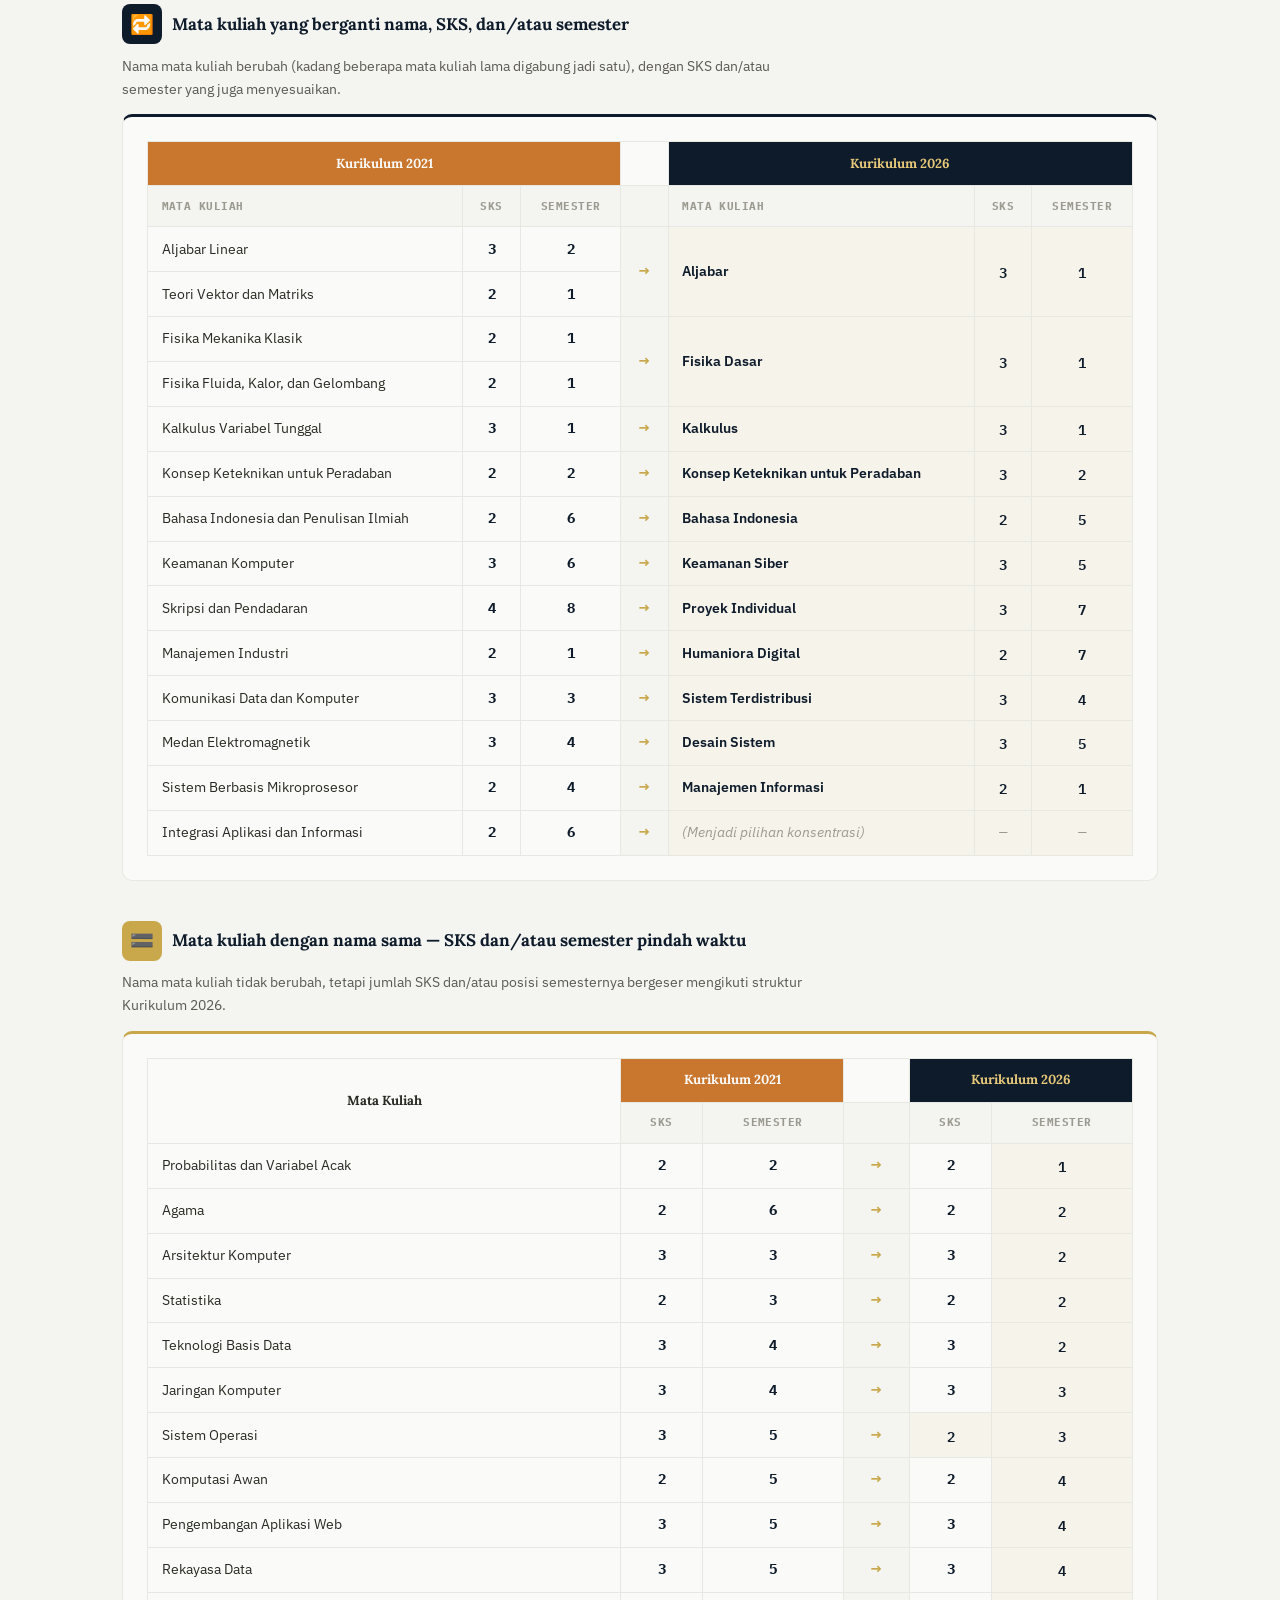
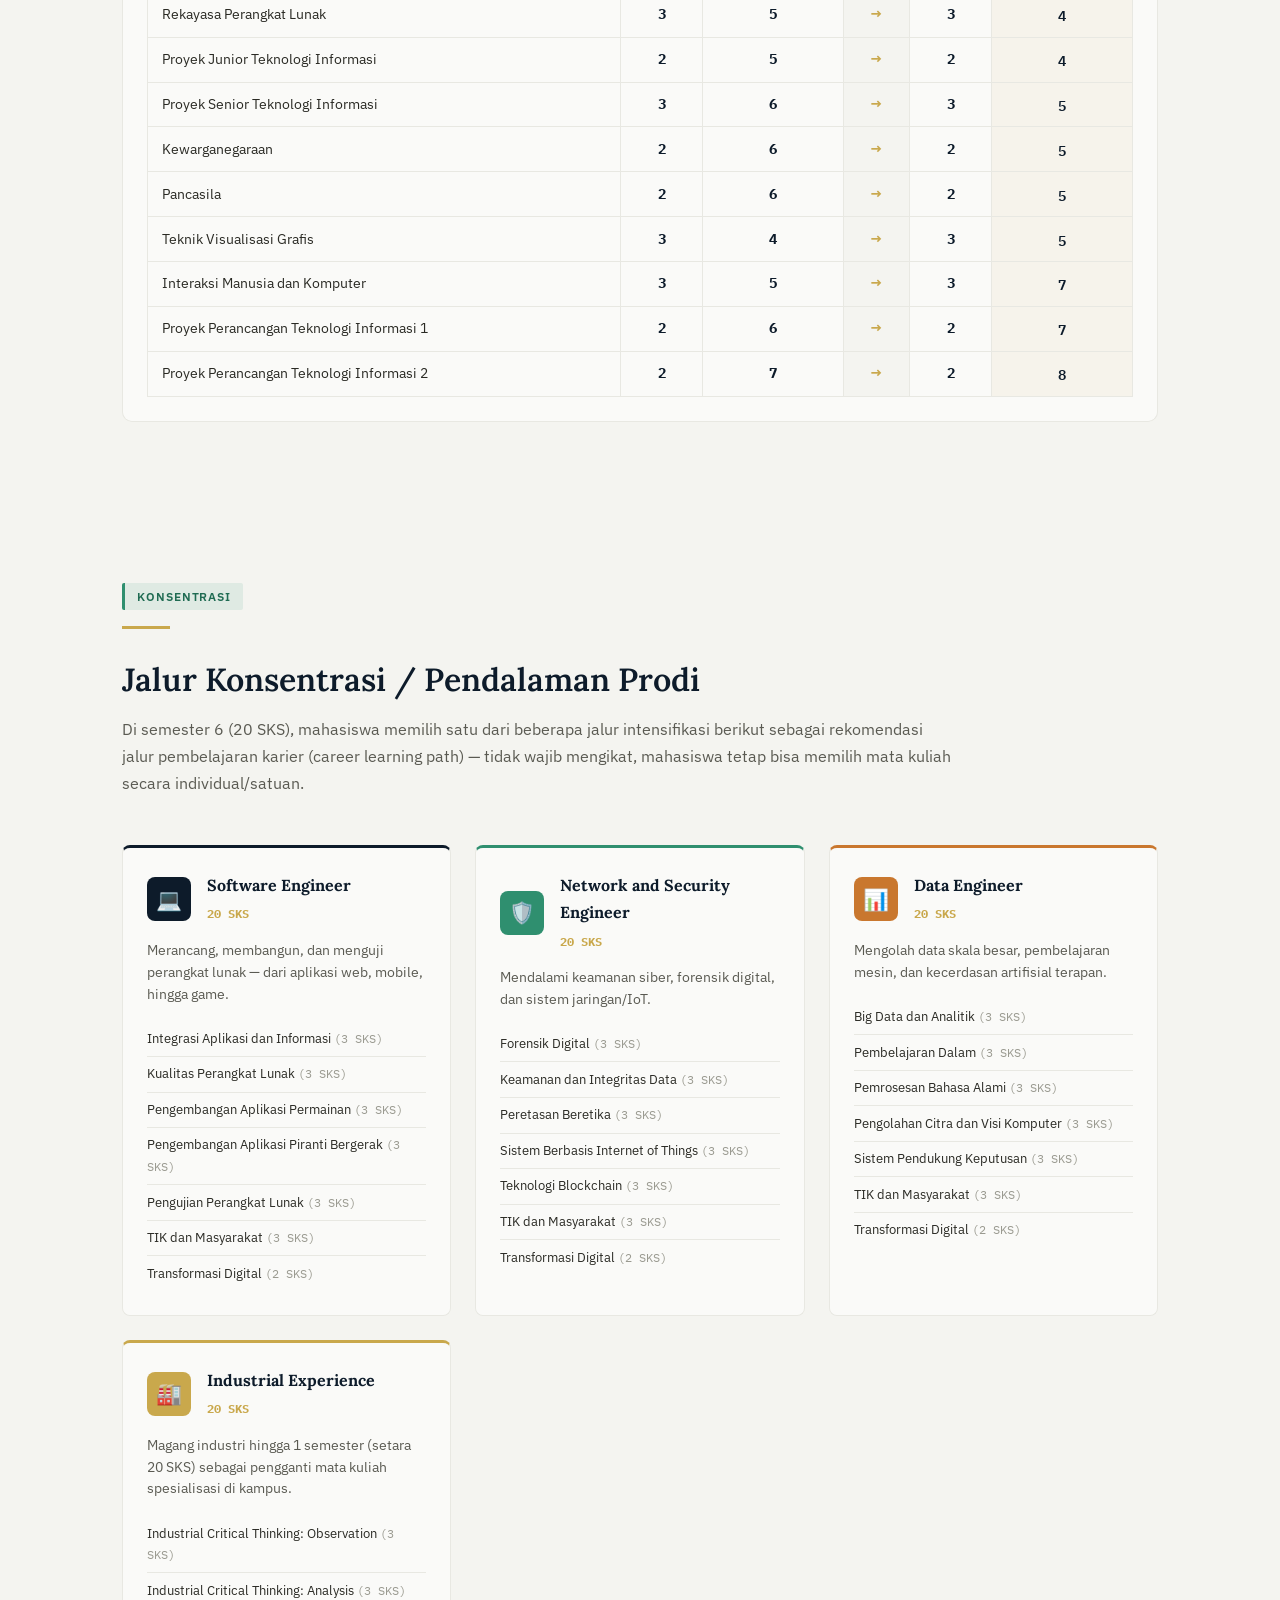
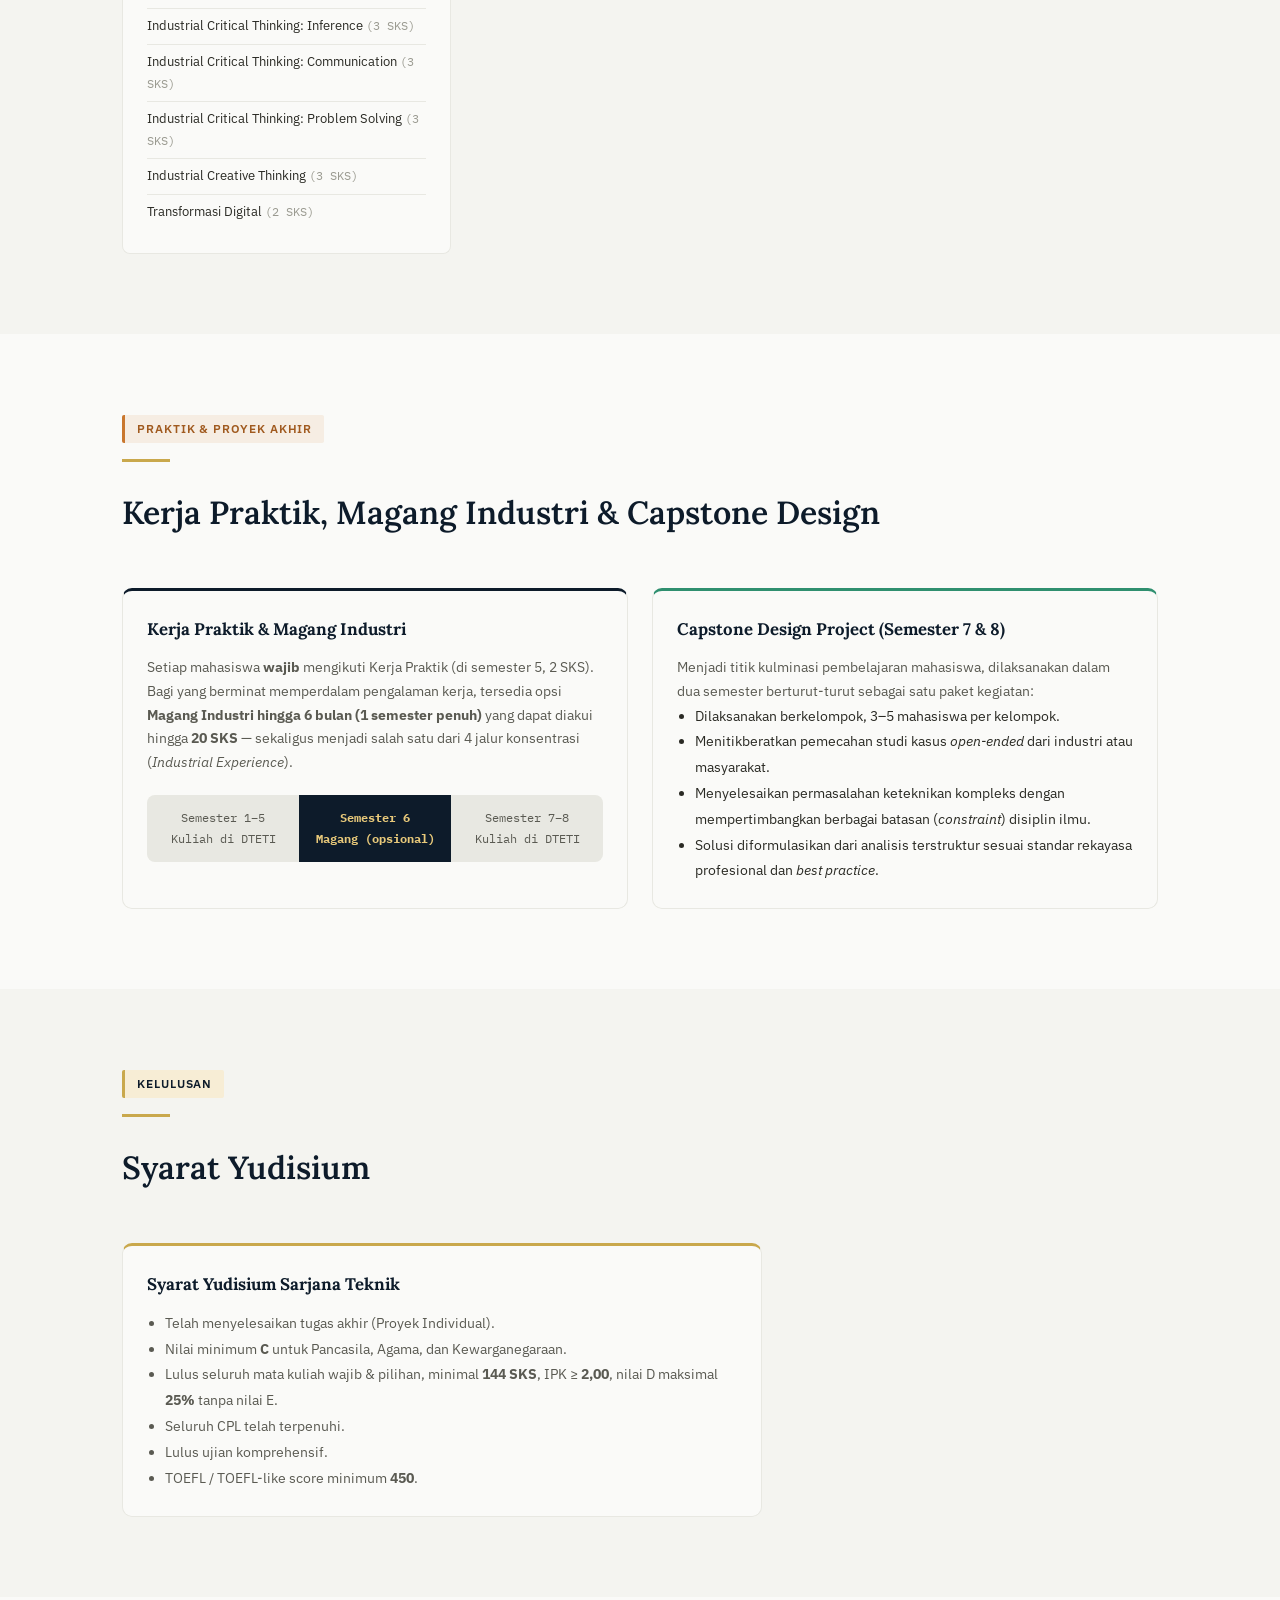
==== commit cd04d974: "web-kur: perubahan posisi daftar mata kuliah" ====
--- a/kurikulum2026/index.html
+++ b/kurikulum2026/index.html
@@ -54,10 +54,10 @@
 
       <div class="kur-toc">
         <a href="#ringkasan">Ringkasan</a>
+        <a href="#struktur">Struktur Kurikulum</a>
         <a href="#prinsip">Prinsip &amp; Aturan</a>
         <a href="#per-angkatan">Ketentuan per Angkatan</a>
         <a href="#cek-status">Cek Status Mata Kuliah</a>
-        <a href="#struktur">Struktur Kurikulum</a>
         <a href="#ditawarkan">Mata Kuliah Ditawarkan</a>
         <a href="#padanan">Padanan MatKul</a>
         <a href="#konsentrasi">Konsentrasi</a>
@@ -120,6 +120,19 @@
           <span><span class="swatch" style="background:#c9772e;"></span>Pendidikan Umum (General Education) — 23 SKS</span>
         </div>
       </div>
+    </div>
+  </section>
+
+  <!-- ── STRUKTUR KURIKULUM ───────────────────────────────────────── -->
+  <section id="struktur" class="kur-section section">
+    <div class="container">
+      <div class="section-header animate-on-scroll">
+        <span class="badge">Struktur</span>
+        <div class="divider"></div>
+        <h2>Struktur Kurikulum 2026, per Semester</h2>
+        <p>144 SKS penuh, disusun dalam 8 semester. Semester 6 dialokasikan penuh untuk mata kuliah pilihan (pendalaman prodi/konsentrasi), dan semester 7–8 berfokus pada proyek individu serta Capstone Design.</p>
+      </div>
+      <div id="struktur-accordion" class="animate-on-scroll"></div>
     </div>
   </section>
 
@@ -258,19 +271,6 @@
     </div>
   </section>
 
-  <!-- ── STRUKTUR KURIKULUM ───────────────────────────────────────── -->
-  <section id="struktur" class="kur-section section">
-    <div class="container">
-      <div class="section-header animate-on-scroll">
-        <span class="badge">Struktur</span>
-        <div class="divider"></div>
-        <h2>Struktur Kurikulum 2026, per Semester</h2>
-        <p>144 SKS penuh, disusun dalam 8 semester. Semester 6 dialokasikan penuh untuk mata kuliah pilihan (pendalaman prodi/konsentrasi), dan semester 7–8 berfokus pada proyek individu serta Capstone Design.</p>
-      </div>
-      <div id="struktur-accordion" class="animate-on-scroll"></div>
-    </div>
-  </section>
-
   <!-- ── MATA KULIAH YANG DITAWARKAN ──────────────────────────────── -->
   <section id="ditawarkan" class="kur-section alt section">
     <div class="container">
